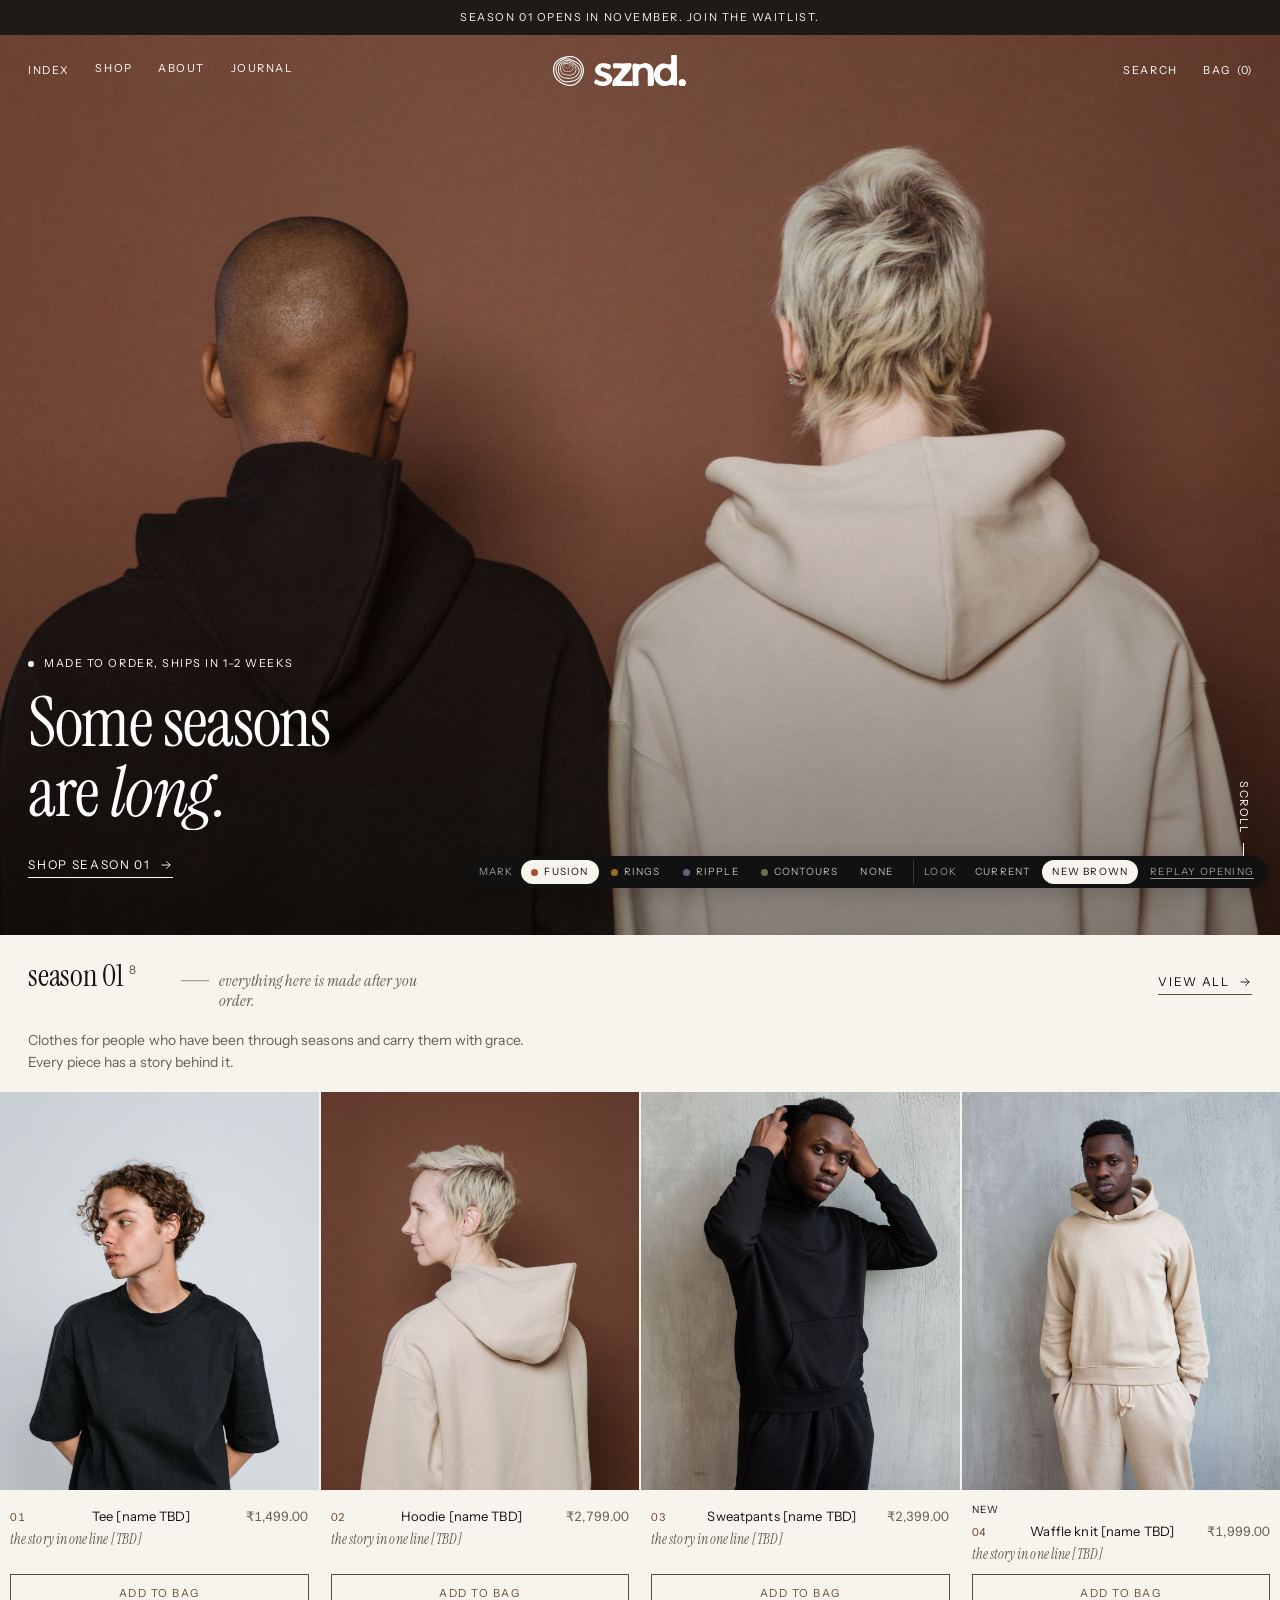
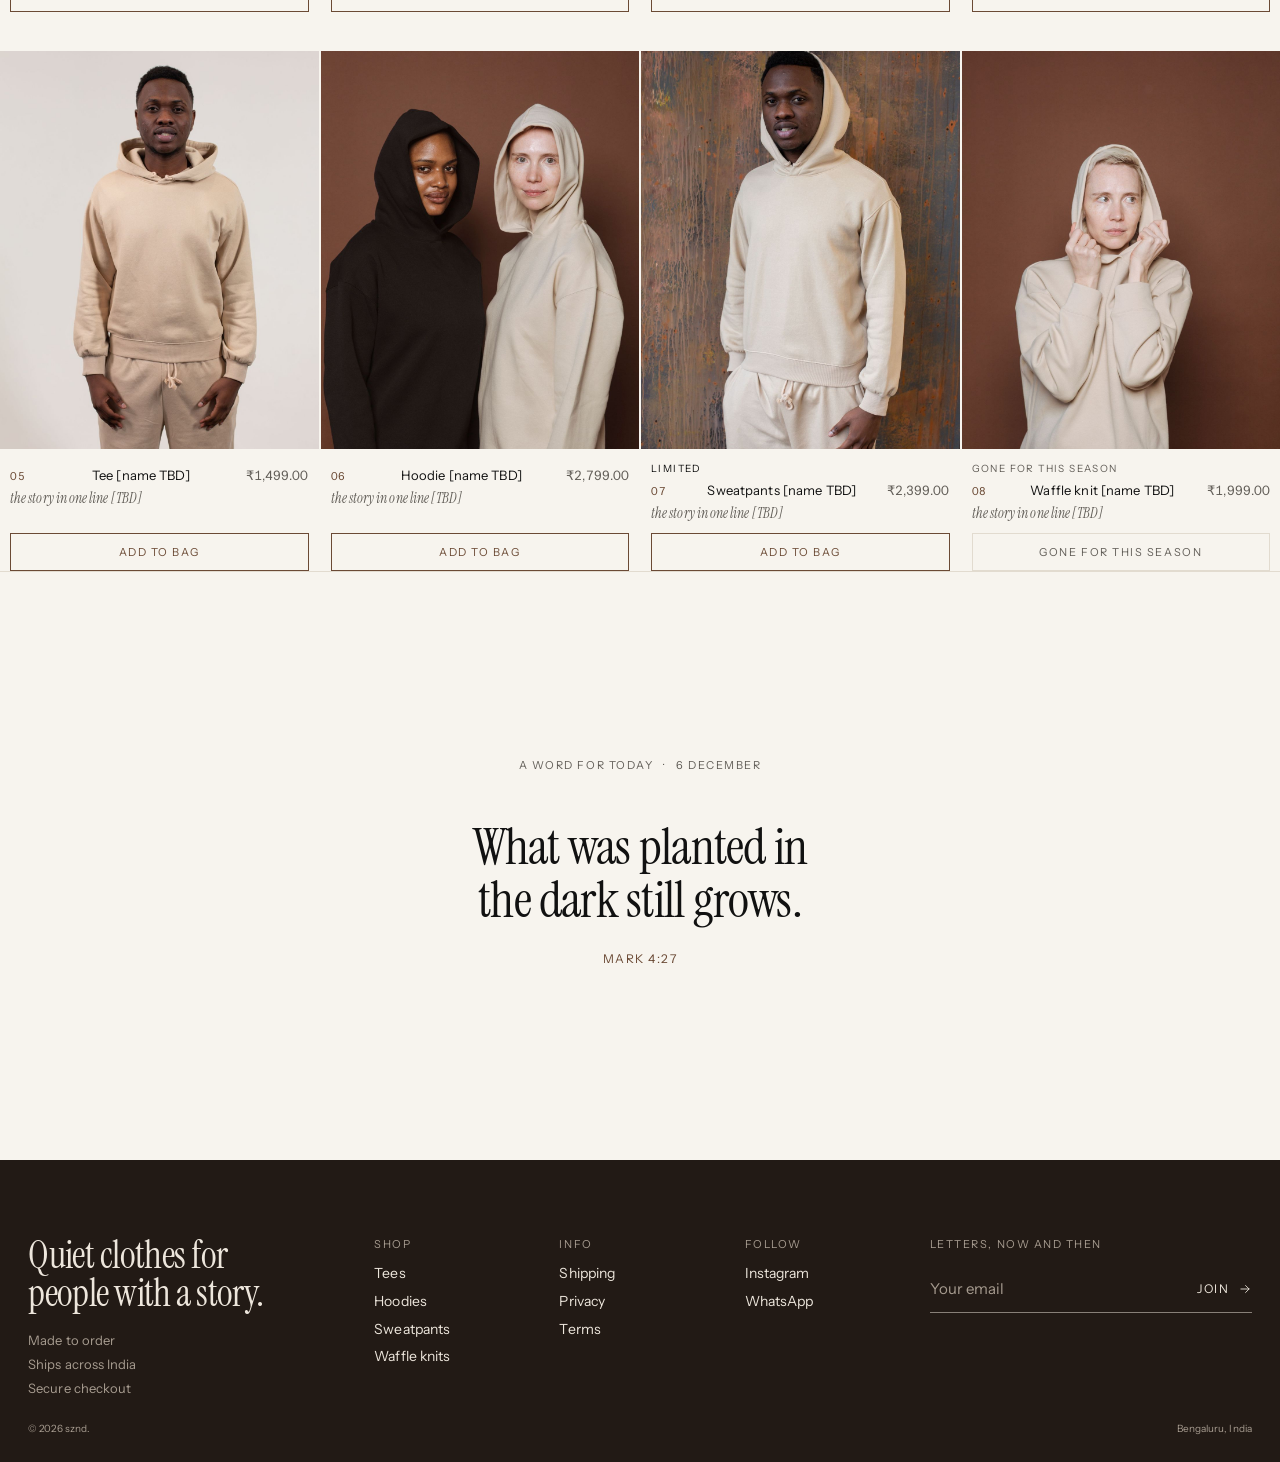
==== index.html @ 982128b4 "Preview: add fusion mark as default brand, refresh rings without crack, add link preview Fusion (rin" ====
<!doctype html><html><head>
<meta name="robots" content="noindex, nofollow"><meta property="og:type" content="website"><meta property="og:title" content="sznd."><meta property="og:description" content="Quiet clothes for people with a story."><meta property="og:image" content="https://ronaldezekiel.github.io/sznd-preview/img/brand/fusion/link-preview-1200x630.png"><meta property="og:image:width" content="1200"><meta property="og:image:height" content="630"><meta name="twitter:card" content="summary_large_image"><meta charset=utf8><meta name=viewport content="width=device-width,initial-scale=1,viewport-fit=cover"><style>:root{color-scheme:light;box-sizing:border-box;padding-top:env(safe-area-inset-top,0px);padding-bottom:env(safe-area-inset-bottom,0px)}html{scroll-padding-top:env(safe-area-inset-top,0px)}body{margin:0;padding:0;font:14px -apple-system,BlinkMacSystemFont,sans-serif;background:#fff;color:#000}img{max-width:100%}[hidden]:not([hidden=until-found i]){display:none!important}</style>
<style>
/* =====================================================================
   Brand marks (preview): fusion, rings, fading ripple, contours, or wordmark only.
   html[data-brand] picks the mark, its season colour and the opening.
   ===================================================================== */
html[data-brand][data-brand='fusion'] { --brand-mark: url(img/brand/fusion/mark.svg);   --brand-season: #A4502F; --season-dot: #A4502F; --mark-ar: 2854 / 2770; --ox: 43%; --oy: 33%; }
html[data-brand][data-brand='rings'] { --brand-mark: url(img/brand/rings/mark.svg);    --brand-season: #C38F2C; --season-dot: #C38F2C; --mark-ar: 2896 / 2882; --ox: 42%; --oy: 45%; }
html[data-brand][data-brand='ripple'] { --brand-mark: url(img/brand/ripple/mark.svg);   --brand-season: #6F86A3; --season-dot: #6F86A3; --mark-ar: 2788 / 2833; --ox: 51%; --oy: 49%; }
html[data-brand][data-brand='contours'] { --brand-mark: url(img/brand/contours/mark.svg); --brand-season: #7F9466; --season-dot: #7F9466; --mark-ar: 2787 / 2206; --ox: 57%; --oy: 40%; }

.brand-mark { display: block; aspect-ratio: var(--mark-ar, 1); background: currentColor;
  -webkit-mask: var(--brand-mark) center / contain no-repeat; mask: var(--brand-mark) center / contain no-repeat; }
html[data-brand='none'] .brand-mark, html[data-brand='none'] .intro__sym { display: none; }

/* Header: the mark sits just left of the wordmark, like the horizontal lockup. The wordmark stays centred. */
.brand-mark--header { position: absolute; right: calc(100% + 10px); top: 50%; height: 30px; transform: translateY(-50%); pointer-events: none; }
@media (max-width: 749px) { .brand-mark--header { height: 26px; right: calc(100% + 8px); } }

/* Season colour: only on lines and dots, never on text (too light to read on cream) */
:where(html:not([data-brand='none'])) :is(.rte a, .text-link, .u-link) { text-decoration-color: var(--brand-season); }
:where(html:not([data-brand='none'])) :is(.u-hover, .link-arrow) { background-image: linear-gradient(var(--brand-season), var(--brand-season)); }
:where(html:not([data-brand='none'])) :focus-visible { outline-color: var(--brand-season); }

/* ---------- Opening screen with a mark ----------
   The mark draws itself (each brand its own way), the wordmark comes in under it,
   then the screen opens from the centre of the mark onto the hero. Same 2.4s as before. */
.intro__sym { display: block; position: relative; width: var(--m); margin: 0 auto calc(var(--m) * 0.16); color: inherit; }
.intro__sym .brand-mark { width: 100%; }
html:not([data-brand='none']) .intro { --w: min(34vw, 150px); --m: min(40vw, 190px); }
html:not([data-brand='none']) .intro__mark .logo-svg { animation: introIn 0.6s var(--ease) 0.5s both, introOut 0.35s ease-in 1.15s forwards; }
html:not([data-brand='none']) .intro__sym { transform-origin: var(--ox) var(--oy); animation: symGo 0.95s cubic-bezier(0.76, 0, 0.24, 1) 1.5s forwards; }
@keyframes symGo { to { transform: scale(1.12); opacity: 0; } }

/* Rings and fusion: grow outward from the heart (fusion: from the peak), ring by ring */
html[data-brand='rings'] .intro__sym .brand-mark, html[data-brand='fusion'] .intro__sym .brand-mark { animation: ringsGrow 1.05s cubic-bezier(0.3, 0.6, 0.35, 1) 0.1s both; }
@keyframes ringsGrow { from { clip-path: circle(0% at var(--ox) var(--oy)); } to { clip-path: circle(80% at var(--ox) var(--oy)); } }

/* Fading ripple: the centre drops in, the ripple spreads out softly, then keeps spreading as it fades */
@property --rr { syntax: '<percentage>'; inherits: false; initial-value: 0%; }
html[data-brand='ripple'] .intro__sym .brand-mark {
  -webkit-mask: radial-gradient(circle at var(--ox) var(--oy), #000 calc(var(--rr) - 14%), transparent var(--rr)), var(--brand-mark) center / contain no-repeat;
  -webkit-mask-composite: source-in; mask: radial-gradient(circle at var(--ox) var(--oy), #000 calc(var(--rr) - 14%), transparent var(--rr)), var(--brand-mark) center / contain no-repeat;
  mask-composite: intersect;
  animation: rippleOut 1.2s cubic-bezier(0.2, 0.7, 0.3, 1) 0.05s both;
}
@keyframes rippleOut { from { --rr: 4%; } to { --rr: 92%; } }
html[data-brand='ripple'] .intro__sym { animation: rippleDrop 0.5s cubic-bezier(0.3, 1.4, 0.5, 1) both, symGoRipple 1.05s ease-out 1.45s forwards; }
@keyframes rippleDrop { from { transform: scale(0.94); } }
@keyframes symGoRipple { to { transform: scale(1.35); opacity: 0; } }

/* Contours: a line traces round the hill, like a pen going round a map */
@property --ang { syntax: '<angle>'; inherits: false; initial-value: 0deg; }
html[data-brand='contours'] .intro__sym .brand-mark {
  -webkit-mask: conic-gradient(from -90deg at var(--ox) var(--oy), #000 var(--ang), transparent calc(var(--ang) + 40deg)), var(--brand-mark) center / contain no-repeat;
  -webkit-mask-composite: source-in; mask: conic-gradient(from -90deg at var(--ox) var(--oy), #000 var(--ang), transparent calc(var(--ang) + 40deg)), var(--brand-mark) center / contain no-repeat;
  mask-composite: intersect;
  animation: contourTrace 1.1s cubic-bezier(0.45, 0.05, 0.3, 1) 0.05s both;
}
@keyframes contourTrace { from { --ang: -40deg; } to { --ang: 360deg; } }

@media (prefers-reduced-motion: reduce) { .intro__sym, .intro__sym .brand-mark { animation: none !important; } }
</style>
</head><body>
<title>sznd. Theme v5</title>
<style>
@font-face { font-family: 'Instrument Sans'; font-weight: 400 600; font-display: swap; src: url([data-uri]) format('woff2'); unicode-range: U+0000-00FF, U+2000-206F, U+20AC, U+2122, U+2212; }
@font-face { font-family: 'Instrument Sans'; font-weight: 400 600; font-display: swap; src: url([data-uri]) format('woff2'); unicode-range: U+0100-02BA, U+20A0-20C4; }
@font-face { font-family: 'Instrument Serif'; font-style: normal; font-display: swap; src: url([data-uri]) format('woff2'); }
@font-face { font-family: 'Instrument Serif'; font-style: italic; font-display: swap; src: url([data-uri]) format('woff2'); }
:root {
  color-scheme: light;
  --bg: #F7F4EE;
  --surface: #ECE6DB;
  --text: #111111;
  --muted: #625E58;
  --border: #E2DBCF;
  --accent: #6B4A35;
  --card-ratio: 4 / 5;
  --logo-width: 92px;
}
/* sznd. theme v3. Editorial, stark, photo-first. Mobile first, no libraries. */

:root {
  --font-sans: 'Instrument Sans', 'Helvetica Neue', Arial, sans-serif;
  --font-serif: 'Instrument Serif', 'Times New Roman', Georgia, serif;
  --gutter: clamp(16px, 2.2vw, 32px);
  --ease: cubic-bezier(0.2, 0.7, 0.1, 1);
  --ease-in-out: cubic-bezier(0.65, 0, 0.35, 1);
  --header-h: 60px;
  --row-gap: clamp(28px, 3vw, 44px);
}

/* ---------- Base ---------- */
*, *::before, *::after { box-sizing: border-box; }
html { -webkit-text-size-adjust: 100%; }
body {
  margin: 0;
  background: var(--page-bg, var(--bg));
  color: var(--text);
  font-family: var(--font-sans);
  font-size: 15px;
  line-height: 1.55;
  letter-spacing: 0.005em;
  -webkit-font-smoothing: antialiased;
  text-rendering: optimizeLegibility;
}
img, video, svg { display: block; max-width: 100%; }
img { height: auto; }
a { color: inherit; text-decoration: none; }
button, input, select, textarea { font: inherit; color: inherit; letter-spacing: inherit; }
button { cursor: pointer; }
ul { margin: 0; padding: 0; list-style: none; }
p { margin: 0 0 1em; }
form { margin: 0; }
h1, h2, h3, h4 { margin: 0; font-weight: 400; }
strong, b { font-weight: 600; }
[hidden] { display: none !important; }
:focus-visible { outline: 2px solid var(--accent); outline-offset: 3px; }
::selection { background: var(--text); color: var(--bg); }

.visually-hidden {
  position: absolute !important; width: 1px; height: 1px; margin: -1px; padding: 0;
  overflow: hidden; clip: rect(0 0 0 0); white-space: nowrap; border: 0;
}
.skip-link { position: absolute; left: -9999px; top: 0; background: var(--text); color: var(--bg); padding: 10px 16px; z-index: 200; }
.skip-link:focus { left: 0; }

/* ---------- Type ---------- */
.display {
  font-family: var(--font-serif);
  font-weight: 400;
  line-height: 0.98;
  letter-spacing: -0.015em;
  text-wrap: balance;
}
.display em, .hero__heading em { font-style: italic; }
.label {
  font-size: 11px;
  line-height: 1.3;
  letter-spacing: 0.14em;
  text-transform: uppercase;
  color: var(--muted);
  margin: 0 0 14px;
}
.muted { color: var(--muted); }
.small { font-size: 13px; }
.center { text-align: center; }
.empty { padding: 48px 0; color: var(--muted); }

.rte > *:first-child { margin-top: 0; }
.rte > *:last-child { margin-bottom: 0; }
.rte a { text-decoration: underline; text-underline-offset: 3px; text-decoration-thickness: 1px; }
.rte img { margin: 1.5em 0; }
.rte table { width: 100%; border-collapse: collapse; font-size: 14px; }
.rte th, .rte td { border-bottom: 1px solid var(--border); padding: 10px 8px; text-align: left; }
.rte th { font-weight: 400; font-size: 11px; letter-spacing: 0.12em; text-transform: uppercase; color: var(--muted); }

/* Links */
.text-link, .u-link {
  background: none; border: 0; padding: 0; cursor: pointer;
  text-decoration: underline; text-underline-offset: 4px; text-decoration-thickness: 1px;
}
.u-hover { background: linear-gradient(currentColor, currentColor) 0 100% / 0 1px no-repeat; transition: background-size 0.4s var(--ease); }
.u-hover:hover { background-size: 100% 1px; }
.link-arrow {
  display: inline-flex; align-items: center; gap: 8px;
  font-size: 12px; letter-spacing: 0.14em; text-transform: uppercase;
  padding-bottom: 4px; background: linear-gradient(currentColor, currentColor) 0 100% / 100% 1px no-repeat;
  transition: background-size 0.5s var(--ease);
}
.link-arrow .icon { width: 14px; height: 14px; transition: transform 0.5s var(--ease); }
.link-arrow:hover { background-size: 0 1px; background-position: 100% 100%; }
.link-arrow:hover .icon { transform: translateX(4px); }

/* Buttons */
.btn {
  display: inline-flex; align-items: center; justify-content: center; gap: 10px;
  min-height: 52px; padding: 0 28px;
  background: var(--text); color: var(--bg); border: 1px solid var(--text); border-radius: 0;
  font-size: 12px; letter-spacing: 0.14em; text-transform: uppercase;
  position: relative; overflow: hidden; isolation: isolate;
  transition: color 0.45s var(--ease);
}
.btn::before {
  content: ""; position: absolute; inset: 0; z-index: -1;
  background: var(--bg); transform: translateY(101%); transition: transform 0.45s var(--ease);
}
@media (hover: hover) {
  .btn:not(:disabled):hover { color: var(--text); }
  .btn:not(:disabled):hover::before { transform: none; }
}
.btn:disabled { opacity: 0.35; cursor: not-allowed; }
.btn--line { background: transparent; color: var(--text); }
.btn--line::before { background: var(--text); }
@media (hover: hover) { .btn--line:not(:disabled):hover { color: var(--bg); } }
.btn--block { display: flex; width: 100%; }
.btn--small { min-height: 38px; padding: 0 16px; font-size: 11px; }
.btn.is-added::after { content: " \2713"; }
.icon-btn { background: none; border: 0; padding: 6px; display: inline-flex; color: inherit; }
.icon { width: 20px; height: 20px; flex: none; }

/* Forms */
input[type="email"], input[type="search"], input[type="password"], input[type="number"], input[type="text"], select, textarea {
  width: 100%; background: transparent; border: 0; border-bottom: 1px solid var(--text); border-radius: 0;
  padding: 12px 0; font-size: 15px;
}
input:focus, select:focus, textarea:focus { outline: none; border-color: var(--accent); }
select { appearance: none; background: transparent url("data:image/svg+xml,%3Csvg xmlns='http://www.w3.org/2000/svg' viewBox='0 0 24 24' fill='none' stroke='%23888' stroke-width='1.5'%3E%3Cpath d='M6 9l6 6 6-6'/%3E%3C/svg%3E") right center / 16px no-repeat; padding-right: 22px; }
textarea { resize: vertical; border: 1px solid var(--border); padding: 10px; }
.form-note { margin-top: 12px; font-size: 13px; }
.form-note--error { color: #9b2c1c; }
.line-field { display: flex; align-items: center; border-bottom: 1px solid currentColor; }
.line-field input { border: 0; flex: 1; min-width: 0; }
.line-field__btn {
  display: inline-flex; align-items: center; gap: 8px; background: none; border: 0; padding: 12px 0 12px 12px;
  font-size: 12px; letter-spacing: 0.14em; text-transform: uppercase; white-space: nowrap;
}
.line-field__btn .icon { width: 14px; height: 14px; transition: transform 0.4s var(--ease); }
.line-field__btn:hover .icon { transform: translateX(4px); }

/* Layout */
.container { width: 100%; padding-inline: var(--gutter); }
.container--medium { max-width: 1040px; margin-inline: auto; }
.container--narrow { max-width: 720px; margin-inline: auto; }
.section { padding-block: clamp(48px, 7vw, 112px); }
.page-head { margin-bottom: 40px; }
.page-head h1, .section h1 { font-family: var(--font-serif); font-size: clamp(2.6rem, 6vw, 5rem); line-height: 1; letter-spacing: -0.015em; }
.block { padding-block: clamp(56px, 8vw, 128px) 0; }
.block--tight { padding-top: clamp(20px, 2vw, 32px); }
.bar {
  display: flex; align-items: baseline; justify-content: space-between; gap: 16px;
  padding-inline: var(--gutter); margin-bottom: clamp(18px, 2vw, 28px);
}
.bar__title { font-family: var(--font-serif); font-size: clamp(1.9rem, 3.6vw, 3.2rem); line-height: 1; letter-spacing: -0.01em; }
.bar__count { font-family: var(--font-sans); font-size: 12px; vertical-align: super; margin-left: 6px; color: var(--muted); letter-spacing: 0.04em; }
.bar__note { margin: 0; font-size: 12px; letter-spacing: 0.14em; text-transform: uppercase; color: var(--muted); }
.placeholder { display: block; width: 100%; height: 100%; min-height: 100%; background: var(--surface); }

/* ---------- Scroll reveal (motion setting) ---------- */
@media (prefers-reduced-motion: no-preference) {
  .js.motion-reveal [data-reveal]:not(.is-in) { opacity: 0; transform: translateY(28px); }
  .js.motion-reveal [data-reveal="image"]:not(.is-in) { opacity: 1; transform: none; clip-path: inset(18% 0 0 0); }
  .js.motion-reveal [data-reveal="image"]:not(.is-in) img { transform: scale(1.12); }
  .js.motion-reveal [data-reveal] {
    transition: opacity 1s var(--ease), transform 1.1s var(--ease), clip-path 1.3s var(--ease);
    transition-delay: var(--rd, 0ms);
  }
  .js.motion-reveal [data-reveal="image"] img { transition: transform 1.6s var(--ease); }
  .reveal-fallback [data-reveal] { opacity: 1 !important; transform: none !important; clip-path: none !important; }
  .reveal-fallback .hero--develop .hero__media-el { filter: none !important; }
  .reveal-fallback .hero--develop .hero__media::after { opacity: 0.07 !important; }
}

/* ---------- Announcement ---------- */
.announcement { background: var(--text); color: var(--bg); text-align: center; font-size: 11px; letter-spacing: 0.14em; text-transform: uppercase; padding: 9px var(--gutter); }
.announcement p { margin: 0; }
.announcement__track { position: relative; min-height: 1.3em; }
.announcement__item { display: none; }
.announcement__item.is-active { display: block; animation: fadeUp 0.7s var(--ease); }
.no-js .announcement__item:first-child { display: block; }
@keyframes fadeUp { from { opacity: 0; transform: translateY(6px); } to { opacity: 1; transform: none; } }

/* ---------- Header ---------- */
.site-header {
  position: relative; z-index: 60; color: var(--text); background: var(--page-bg, var(--bg));
  border-bottom: 1px solid var(--border);
  transition: background-color 0.5s var(--ease), color 0.5s var(--ease), border-color 0.5s var(--ease), transform 0.6s var(--ease);
}
.site-header--overlay:not(.is-solid) { background: transparent; color: #fff; border-color: transparent; }
.site-header.is-hidden { transform: translateY(-100%); }
.header__inner { display: grid; grid-template-columns: 1fr auto 1fr; align-items: center; height: var(--header-h); padding-inline: var(--gutter); }
.header__left, .header__right { display: flex; align-items: center; gap: clamp(14px, 2vw, 28px); }
.header__right { justify-content: flex-end; }
.header__link {
  display: inline-flex; align-items: center; gap: 6px; background: none; border: 0; padding: 6px 0;
  font-size: 11px; letter-spacing: 0.14em; text-transform: uppercase; color: inherit;
}
.header__label { display: none; }
.header__label--always { display: inline; }
.header__logo { justify-self: center; display: block; width: var(--logo-w, 92px); color: inherit; }
.logo-svg { width: 100%; height: auto; }
.logo-img { width: 100%; height: auto; }
.cart-count { font-size: 10px; min-width: 16px; height: 16px; border-radius: 8px; background: currentColor; display: inline-grid; place-items: center; line-height: 1; }
.cart-count { color: inherit; }
.site-header .cart-count { background: var(--text); color: var(--bg); }
.site-header--overlay:not(.is-solid) .cart-count { background: #fff; color: #111; }
.cart-count.is-empty { display: none; }
.header__nav { display: none; }
@media (min-width: 990px) {
  :root { --header-h: 68px; }
  .header__label { display: inline; }
  .header__link .icon { display: none; }
  .header__menu-toggle { display: none; }
  .header__nav { display: block; }
  .cart-count { background: none !important; color: inherit !important; min-width: 0; height: auto; font-size: 11px; }
  .cart-count::before { content: "("; }
  .cart-count::after { content: ")"; }
  .cart-count.is-empty { display: inline; }
}
.nav { display: flex; gap: clamp(18px, 2vw, 32px); }
.nav__link {
  display: inline-block; padding: 24px 0; font-size: 11px; letter-spacing: 0.14em; text-transform: uppercase;
  background: linear-gradient(currentColor, currentColor) 0 calc(100% - 20px) / 0 1px no-repeat;
  transition: background-size 0.4s var(--ease);
}
.nav__link:hover, .nav__link[aria-current="page"] { background-size: 100% 1px; }
.mega {
  position: absolute; left: 0; right: 0; top: 100%; background: var(--bg); color: var(--text);
  border-bottom: 1px solid var(--border);
  clip-path: inset(0 0 100% 0); visibility: hidden;
  transition: clip-path 0.6s var(--ease), visibility 0.6s;
}
.nav__item--parent:hover .mega, .nav__item--parent:focus-within .mega { clip-path: inset(0); visibility: visible; }
.mega__inner { display: flex; gap: 64px; padding: 36px var(--gutter) 44px; }
.mega__col { min-width: 150px; }
.mega__heading { display: block; font-family: var(--font-serif); font-size: 26px; line-height: 1.1; margin-bottom: 14px; }
.mega__col li { padding: 4px 0; font-size: 14px; }
.mega__col a:hover { color: var(--muted); }
.mega__promo { margin-left: auto; width: 360px; }
.mega__promo img { aspect-ratio: 4 / 3; object-fit: cover; width: 100%; }
.mega__promo span { display: block; margin-top: 10px; font-size: 11px; letter-spacing: 0.14em; text-transform: uppercase; }

/* ---------- Drawers ---------- */
.scrim { position: fixed; inset: 0; background: rgba(17, 17, 17, 0.32); z-index: 80; animation: fade 0.4s var(--ease); }
@keyframes fade { from { opacity: 0; } }
body.has-overlay { overflow: hidden; }
.drawer { position: fixed; z-index: 90; background: var(--bg); color: var(--text); display: flex; flex-direction: column; }
.drawer--right { top: 0; right: 0; bottom: 0; width: min(460px, 100vw); animation: inRight 0.6s var(--ease); }
.drawer--left { top: 0; left: 0; bottom: 0; width: min(420px, 100vw); animation: inLeft 0.6s var(--ease); }
.drawer--top { top: 0; left: 0; right: 0; padding: 20px var(--gutter) 32px; max-height: 88vh; overflow-y: auto; animation: inTop 0.55s var(--ease); }
.drawer--full { inset: 0; animation: wipe 0.7s var(--ease-in-out); }
@keyframes inRight { from { transform: translateX(100%); } }
@keyframes inLeft { from { transform: translateX(-100%); } }
@keyframes inTop { from { transform: translateY(-100%); } }
@keyframes wipe { from { clip-path: inset(0 0 100% 0); } to { clip-path: inset(0); } }
.drawer__head { display: flex; justify-content: space-between; align-items: center; min-height: var(--header-h); padding: 0 var(--gutter); border-bottom: 1px solid var(--border); }
.drawer__title { font-family: var(--font-serif); font-size: 28px; line-height: 1; }
.drawer__title .muted { font-family: var(--font-sans); font-size: 12px; vertical-align: super; }
.drawer__logo { width: 84px; }
.drawer__body { flex: 1; overflow-y: auto; padding: 8px var(--gutter) 24px; overscroll-behavior: contain; }
.drawer__foot { padding: 18px var(--gutter) 22px; border-top: 1px solid var(--border); }

.menu-drawer__list { padding-top: 24px; }
.menu-drawer__list > li { border-bottom: 1px solid var(--border); overflow: hidden; }
.menu-drawer__list > li > a, .menu-drawer summary {
  display: flex; justify-content: space-between; align-items: center; padding: 14px 0;
  font-family: var(--font-serif); font-size: clamp(2.2rem, 9vw, 3.6rem); line-height: 1; cursor: pointer; list-style: none;
}
@media (prefers-reduced-motion: no-preference) {
  .drawer--full .menu-drawer__list > li > * { animation: riseIn 0.9s var(--ease) both; animation-delay: calc(200ms + var(--i, 0) * 70ms); }
}
@keyframes riseIn { from { transform: translateY(100%); opacity: 0; } }
.menu-drawer summary::-webkit-details-marker { display: none; }
.menu-drawer summary::after { content: "+"; font-family: var(--font-sans); font-size: 20px; }
.menu-drawer details[open] summary::after { content: "\2212"; }
.menu-drawer__sub { padding: 0 0 18px; display: grid; gap: 4px; }
.menu-drawer__sub a { font-size: 15px; }
.menu-drawer__sub2 { padding-left: 14px; color: var(--muted); }
.menu-drawer__foot { display: flex; gap: 24px; font-size: 11px; letter-spacing: 0.14em; text-transform: uppercase; }

.modal { border: 0; padding: 0; background: var(--bg); color: var(--text); width: min(680px, 94vw); max-height: 86vh; }
.modal[open] { animation: fadeUp 0.5s var(--ease); }
.modal::backdrop { background: rgba(17, 17, 17, 0.4); }
.modal__head { display: flex; justify-content: space-between; align-items: center; padding: 16px 22px; border-bottom: 1px solid var(--border); position: sticky; top: 0; background: var(--bg); }
.modal__body { padding: 22px; overflow-x: auto; }

/* Search */
.search-drawer__form { display: flex; align-items: center; gap: 14px; border-bottom: 1px solid var(--text); }
.search-drawer__form input { border: 0; font-family: var(--font-serif); font-size: clamp(1.8rem, 4vw, 2.8rem); padding: 10px 0; }
.predictive { padding-top: 22px; }
.predictive:empty { display: none; }
.predictive__list { display: grid; grid-template-columns: repeat(2, 1fr); gap: 16px 2px; margin-bottom: 18px; }
@media (min-width: 990px) { .predictive__list { grid-template-columns: repeat(4, 1fr); } }
.predictive__item { display: grid; gap: 10px; }
.predictive__img { aspect-ratio: var(--card-ratio); background: var(--surface); overflow: hidden; }
.predictive__img img { width: 100%; height: 100%; object-fit: cover; }

/* ---------- Hero ---------- */
.hero { position: relative; display: flex; overflow: hidden; color: #fff; background: var(--surface); }
.hero--dark { color: var(--text); }
.hero--full { min-height: 100vh; min-height: 100svh; }
.hero--large { min-height: 82vh; }
.hero--medium { min-height: 64vh; }
.template-index .hero--first { margin-top: calc(-1 * var(--header-h) - 1px); }
.hero__media { position: absolute; inset: 0; }
.hero__media-el { position: absolute; inset: 0; width: 100%; height: 100%; object-fit: cover; }
.hero__media-el--desktop { display: none; }
@media (min-width: 750px) {
  .hero__media-el--mobile { display: none; }
  .hero__media-el--desktop { display: block; }
}
@media (prefers-reduced-motion: no-preference) {
  .hero--first .hero__media-el { animation: settle 2.2s var(--ease) both; }
}
@keyframes settle { from { transform: scale(1.08); } }
.hero__shade { position: absolute; inset: 0; background: linear-gradient(to top, rgba(0, 0, 0, var(--shade)) 0%, rgba(0, 0, 0, 0) 55%); pointer-events: none; }
.hero__empty { position: absolute; inset: 0; display: grid; place-items: center; color: var(--muted); font-size: 12px; letter-spacing: 0.14em; text-transform: uppercase; }
.hero__cover-link { position: absolute; inset: 0; z-index: 1; }
.hero__content { position: relative; z-index: 2; align-self: flex-end; width: 100%; padding: 0 var(--gutter) clamp(28px, 5vw, 56px); pointer-events: none; }
.hero__content a { pointer-events: auto; }
.hero--center .hero__content { align-self: center; text-align: center; }
.hero--bottom-center .hero__content { text-align: center; }
.hero__heading { font-family: var(--font-serif); font-size: clamp(2.6rem, 7.4vw, 7.2rem); line-height: 0.95; letter-spacing: -0.02em; margin-bottom: 22px; }
.hero__eyebrow { color: inherit; opacity: 0.85; }
.hero__link { display: inline-flex; font-size: 12px; letter-spacing: 0.14em; text-transform: uppercase; }
.hero__link .mask > span { display: inline-flex; align-items: center; gap: 8px; padding-bottom: 4px; background: linear-gradient(currentColor, currentColor) 0 100% / 100% 1px no-repeat; }
.hero__link .icon { width: 14px; height: 14px; }
.hero__scroll {
  position: absolute; right: var(--gutter); bottom: clamp(28px, 5vw, 56px); z-index: 2;
  font-size: 11px; letter-spacing: 0.14em; text-transform: uppercase; writing-mode: vertical-rl;
  padding-bottom: 46px;
}
.hero__scroll::after { content: ""; position: absolute; left: 50%; bottom: 0; width: 1px; height: 36px; background: currentColor; transform-origin: top; animation: drip 2.4s var(--ease-in-out) infinite; }
@keyframes drip { 0% { transform: scaleY(0); } 50% { transform: scaleY(1); transform-origin: top; } 51% { transform-origin: bottom; } 100% { transform: scaleY(0); transform-origin: bottom; } }
.mask { display: block; overflow: hidden; padding-bottom: 0.06em; }
.hero__link .mask { display: inline-block; }
.mask > span { display: inline-block; }
@media (prefers-reduced-motion: no-preference) {
  .hero--first .mask > span { animation: maskUp 1.2s var(--ease) both; animation-delay: calc(350ms + var(--d, 0ms)); }
}
@keyframes maskUp { from { transform: translateY(110%); } }

/* Hero: drop countdown */
.hero__count { display: inline-flex; align-items: center; gap: 10px; margin-bottom: 18px; font-size: 11px; letter-spacing: 0.14em; text-transform: uppercase; }
.hero__count-time { font-variant-numeric: tabular-nums; letter-spacing: 0.08em; }
.hero__count-dot { width: 6px; height: 6px; border-radius: 50%; background: currentColor; }
@media (prefers-reduced-motion: no-preference) {
  .hero__count { animation: fadeUp 1s var(--ease) 900ms both; }
}

/* Hero: photo develops like film */
@media (prefers-reduced-motion: no-preference) {
  .js .hero--develop .hero__media::after {
    content: ""; position: absolute; inset: -50%; pointer-events: none; opacity: 0.5; mix-blend-mode: overlay;
    background-image: url("data:image/svg+xml,%3Csvg xmlns='http://www.w3.org/2000/svg' width='160' height='160'%3E%3Cfilter id='n'%3E%3CfeTurbulence type='fractalNoise' baseFrequency='.85' numOctaves='2' stitchTiles='stitch'/%3E%3C/filter%3E%3Crect width='100%25' height='100%25' filter='url(%23n)'/%3E%3C/svg%3E");
  }
  .js .hero--develop .hero__media-el { filter: blur(16px) grayscale(1) brightness(1.2) contrast(0.85); transform: scale(1.08); }
  .js .hero--develop.is-developed .hero__media::after { animation: grain 1.9s var(--ease) both; }
  .js .hero--develop.is-developed .hero__media-el { filter: none; animation: develop 1.9s var(--ease) both, settle 2.4s var(--ease) both; }
}
@keyframes develop { from { filter: blur(16px) grayscale(1) brightness(1.2) contrast(0.85); } }
@keyframes grain { from { opacity: 0.5; transform: translate(0, 0); } 40% { transform: translate(-3%, 2%); } to { opacity: 0.07; transform: translate(2%, -2%); } }

/* ---------- Product grid + cards ---------- */
.grid { display: grid; grid-template-columns: repeat(2, 1fr); gap: var(--row-gap) 2px; }
@media (min-width: 990px) { .grid { grid-template-columns: repeat(var(--cols-d, 4), 1fr); } }
.card { position: relative; min-width: 0; }
.card__media { position: relative; aspect-ratio: var(--card-ratio); overflow: hidden; background: var(--surface); }
.card__link { display: block; width: 100%; height: 100%; }
.card__img { position: absolute; inset: 0; width: 100%; height: 100%; object-fit: cover; transition: opacity 0.7s var(--ease), transform 1.4s var(--ease); }
.card__img--alt { opacity: 0; }
@media (hover: hover) {
  .card__media:hover .card__img { transform: scale(1.035); }
  .card__media:hover .card__img--alt { opacity: 1; }
}
.card__info { padding: 12px var(--gutter) 0; }
.grid .card__info, .rail .card__info { padding-inline: 10px; }
.card__row { display: flex; justify-content: space-between; align-items: baseline; gap: 12px; }
.card__title { font-size: 13px; line-height: 1.35; letter-spacing: 0.01em; }
.card__title a:hover { color: var(--muted); }
.price { font-size: 13px; color: var(--muted); white-space: nowrap; font-variant-numeric: tabular-nums; }
.price__compare { margin-left: 6px; text-decoration: line-through; }
.price--sale .price__current { color: var(--text); }
.tags { display: flex; gap: 10px; margin-bottom: 4px; }
.tag { font-size: 10px; letter-spacing: 0.14em; text-transform: uppercase; color: var(--text); }
.tag--accent { color: var(--accent); }
.tag--muted { color: var(--muted); }

.quick-add { position: absolute; left: 0; right: 0; bottom: 0; height: 0; z-index: 2; }
.quick-add__toggle {
  position: absolute; right: 10px; bottom: 10px; transition: opacity 0.3s; width: 34px; height: 34px; border-radius: 50%; border: 0;
  background: var(--bg); color: var(--text); display: grid; place-items: center;
}
.quick-add__toggle .icon { width: 16px; height: 16px; }
.quick-add__form { position: absolute; left: 0; right: 0; bottom: 0; background: color-mix(in srgb, var(--bg) 94%, transparent); transform: translateY(calc(100% + 1px)); transition: transform 0.55s var(--ease); }
.quick-add.is-open .quick-add__form { transform: none; }
.quick-add.is-open .quick-add__toggle { opacity: 0; pointer-events: none; }
.quick-add__sizes { display: flex; }
.quick-add__size, .quick-add__all {
  flex: 1; min-height: 44px; background: none; border: 0; border-right: 1px solid var(--border);
  font-size: 11px; letter-spacing: 0.1em; text-transform: uppercase; transition: background-color 0.3s, color 0.3s;
}
.quick-add__all { width: 100%; border: 0; }
.quick-add__size:last-child { border-right: 0; }
.quick-add__size:hover:not(:disabled), .quick-add__all:hover { background: var(--text); color: var(--bg); }
.quick-add__size:disabled { color: var(--muted); text-decoration: line-through; cursor: not-allowed; }
.quick-add__form.is-loading { opacity: 0.6; }
.quick-add__form .is-added { background: var(--text); color: var(--bg); }
@media (hover: hover) and (min-width: 990px) {
  .quick-add__toggle { display: none; }
  .card__media:hover .quick-add__form, .card__media:focus-within .quick-add__form { transform: none; }
}

/* Rails (drag carousels) */
.rail { position: relative; }
.rail__track {
  display: grid; grid-auto-flow: column; grid-auto-columns: 46%; gap: 2px;
  overflow-x: auto; scroll-snap-type: x mandatory; scrollbar-width: none; overscroll-behavior-x: contain;
  padding-inline: 0; cursor: grab;
}
.rail__track::-webkit-scrollbar { display: none; }
.rail__track.is-dragging { cursor: grabbing; scroll-snap-type: none; }
.rail__track.is-dragging a { pointer-events: none; }
.rail__slide { scroll-snap-align: start; min-width: 0; }
.rail--looks .rail__track { grid-auto-columns: 78%; }
@media (min-width: 990px) {
  .rail__track { grid-auto-columns: calc((100% - (var(--cols-d, 4) - 1) * 2px) / var(--cols-d, 4)); }
  .rail--looks .rail__track { grid-auto-columns: 31%; }
}
.rail__bar { position: relative; height: 1px; background: var(--border); margin: 22px var(--gutter) 0; overflow: hidden; }
.rail__progress { position: absolute; left: 0; top: 0; bottom: 0; width: 30%; background: var(--text); transition: transform 0.2s linear; }

/* Lookbook */
.look { margin: 0; }
.look__media { position: relative; aspect-ratio: 4 / 5; overflow: hidden; background: var(--surface); }
.look__img { width: 100%; height: 100%; object-fit: cover; transition: transform 1.4s var(--ease); }
@media (hover: hover) { .look__media:hover .look__img { transform: scale(1.04); } }
.look__link { position: absolute; inset: 0; }
.look__caption { display: flex; gap: 12px; align-items: baseline; padding: 12px 10px 0; font-size: 13px; }
.look__index { font-size: 11px; color: var(--muted); letter-spacing: 0.08em; }
.look__name { flex: 1; }

/* Story spread */
.spread { display: grid; gap: 32px; padding-block: clamp(72px, 10vw, 160px) 0; }
.spread__media { aspect-ratio: 4 / 5; overflow: hidden; background: var(--surface); }
.spread__img, .spread__media img { width: 100%; height: 100%; object-fit: cover; }
.spread__text { padding-inline: var(--gutter); align-self: center; position: relative; }
.spread__heading { font-size: clamp(2.8rem, 6.4vw, 6.4rem); margin-bottom: 28px; }
.spread__body { max-width: 38ch; font-size: 16px; margin-bottom: 28px; color: color-mix(in srgb, var(--text) 80%, var(--bg)); }
.spread__small { width: 42%; max-width: 260px; aspect-ratio: 4 / 5; overflow: hidden; margin-top: 48px; margin-left: auto; background: var(--surface); }
.spread__small img { width: 100%; height: 100%; object-fit: cover; }
@media (min-width: 990px) {
  .spread { grid-template-columns: 1fr 1fr; gap: 0; align-items: center; }
  .spread__text { padding: 0 clamp(40px, 6vw, 120px); }
  .spread--right .spread__media { order: 2; }
}

/* Marquee */
.marquee { overflow: hidden; padding-block: clamp(56px, 8vw, 120px) 0; white-space: nowrap; }
.marquee__track { display: flex; width: max-content; }
@media (prefers-reduced-motion: no-preference) {
  .marquee__track { animation: marquee var(--speed, 45s) linear infinite; }
  .marquee:hover .marquee__track { animation-play-state: paused; }
}
@keyframes marquee { to { transform: translateX(-50%); } }
.marquee__group { display: flex; align-items: center; }
.marquee__item { padding-inline: 0.45em; }
.marquee--large .marquee__item { font-family: var(--font-serif); font-size: clamp(2.6rem, 7vw, 6.4rem); line-height: 1.05; letter-spacing: -0.015em; }
.marquee--large .marquee__item:nth-child(4n+3) { font-style: italic; }
.marquee--small .marquee__item { font-size: 12px; letter-spacing: 0.14em; text-transform: uppercase; }
.marquee__dot { width: 0.18em; height: 0.18em; border-radius: 50%; background: currentColor; flex: none; font-size: clamp(2.6rem, 7vw, 6.4rem); }
.marquee--small .marquee__dot { font-size: 24px; }

/* Piece stories */
.stories { padding-block: clamp(72px, 10vw, 160px) 0; }
.story { display: grid; gap: 28px; margin-bottom: clamp(56px, 8vw, 120px); }
.story:last-child { margin-bottom: 0; }
.story__media { display: block; aspect-ratio: 4 / 5; overflow: hidden; background: var(--surface); }
.story__img, .story__media img { width: 100%; height: 100%; object-fit: cover; transition: transform 1.4s var(--ease); }
@media (hover: hover) { .story__media:hover img { transform: scale(1.03); } }
.story__text { padding-inline: var(--gutter); align-self: center; }
.story__title { font-size: clamp(2.4rem, 5vw, 4.8rem); margin-bottom: 22px; }
.story__body { max-width: 40ch; margin-bottom: 28px; font-size: 16px; }
@media (min-width: 990px) {
  .story { grid-template-columns: 7fr 5fr; gap: 0; }
  .story--flip { grid-template-columns: 5fr 7fr; }
  .story--flip .story__media { order: 2; }
  .story__text { padding: 0 clamp(40px, 6vw, 120px); }
}

/* Statement */
.statement { padding: clamp(80px, 12vw, 200px) var(--gutter) 0; text-align: center; max-width: 980px; margin-inline: auto; }
.statement__heading { font-size: clamp(2.6rem, 6vw, 5.6rem); margin-bottom: 24px; }
.statement__body { max-width: 52ch; margin: 0 auto 28px; font-size: 16px; color: color-mix(in srgb, var(--text) 80%, var(--bg)); }

/* A word for today */
.word { padding: clamp(96px, 14vw, 220px) var(--gutter); text-align: center; border-top: 1px solid var(--border); }
.word__label { display: inline-flex; gap: 10px; margin-bottom: clamp(28px, 4vw, 48px); }
.word__date:not(:empty)::before { content: "·"; margin-right: 10px; }
.word__list { list-style: none; margin: 0; padding: 0; }
.word__text { max-width: 18ch; margin: 0 auto 24px; font-size: clamp(2.4rem, 5.6vw, 5.2rem); line-height: 1.04; text-wrap: balance; }
.word__ref { font-size: 12px; letter-spacing: 0.12em; text-transform: uppercase; color: var(--accent); }

/* Category tiles */
.tiles { display: grid; grid-template-columns: repeat(2, 1fr); gap: 2px; }
@media (min-width: 990px) {
  .tiles--3 { grid-template-columns: repeat(3, 1fr); }
  .tiles--4 { grid-template-columns: repeat(4, 1fr); }
  .tiles--5, .tiles--6 { grid-template-columns: repeat(3, 1fr); }
}
.tile { position: relative; display: block; color: #fff; }
.tile__media { display: block; aspect-ratio: var(--tile-ratio, 4 / 5); overflow: hidden; background: var(--surface); }
.tile__img { width: 100%; height: 100%; object-fit: cover; transition: transform 1.4s var(--ease); }
@media (hover: hover) { .tile:hover .tile__img { transform: scale(1.04); } }
.tile__label { position: absolute; left: 14px; bottom: 12px; font-family: var(--font-serif); font-size: clamp(1.6rem, 2.6vw, 2.4rem); line-height: 1; text-shadow: 0 1px 18px rgba(0, 0, 0, 0.25); }
.tile__label span { font-family: var(--font-sans); font-size: 0.6em; }

/* Sign-up */
.signup { padding: clamp(80px, 12vw, 200px) var(--gutter) clamp(64px, 9vw, 140px); }
.signup__inner { display: grid; gap: 28px; }
.signup__heading { font-size: clamp(2.8rem, 6.4vw, 6.4rem); }
.signup__text { max-width: 40ch; color: color-mix(in srgb, var(--text) 80%, var(--bg)); }
.signup__alt { margin-top: 16px; font-size: 13px; color: var(--muted); }
@media (min-width: 990px) { .signup__inner { grid-template-columns: 1.3fr 1fr; align-items: end; gap: 80px; } }

/* ---------- Footer ---------- */
.site-footer { border-top: 1px solid var(--border); padding-top: clamp(48px, 6vw, 88px); }
.footer__top { display: grid; gap: 36px 24px; grid-template-columns: repeat(2, 1fr); padding-inline: var(--gutter); }
.footer__brand, .footer__signup { grid-column: 1 / -1; }
.footer__blurb { font-size: clamp(1.8rem, 3vw, 2.6rem); max-width: 16ch; margin-bottom: 18px; }
.footer__lines { display: grid; gap: 4px; font-size: 13px; color: var(--muted); }
.footer__col ul { display: grid; gap: 6px; font-size: 14px; }
@media (min-width: 990px) {
  .footer__top { grid-template-columns: 2fr 1fr 1fr 1fr 2fr; }
  .footer__brand, .footer__signup { grid-column: auto; }
}
.footer__mark { padding: clamp(48px, 7vw, 120px) var(--gutter) 0; color: var(--text); }
.footer__mark .logo-svg, .footer__mark .logo-img { width: 100%; }
.footer__bottom { display: flex; flex-wrap: wrap; justify-content: space-between; align-items: center; gap: 12px 24px; padding: 22px var(--gutter) 26px; font-size: 12px; color: var(--muted); }
.footer__payments { display: flex; flex-wrap: wrap; gap: 6px; }
.payment-icon { width: 34px; height: 22px; }

/* ---------- Cart drawer ---------- */
.mini-line { display: grid; grid-template-columns: 92px 1fr auto; gap: 16px; padding: 18px 0; border-bottom: 1px solid var(--border); }
.mini-line__img { aspect-ratio: var(--card-ratio); background: var(--surface); overflow: hidden; }
.mini-line__img img { width: 100%; height: 100%; object-fit: cover; }
.mini-line__title { font-size: 14px; }
.mini-line__info p { margin: 2px 0 10px; font-size: 13px; }
.mini-line__tag { font-size: 10px !important; letter-spacing: 0.14em; text-transform: uppercase; color: var(--accent); }
.mini-line__end { display: flex; flex-direction: column; justify-content: space-between; align-items: flex-end; }
.mini-line__end .price { color: var(--text); }
.mini-line__remove { background: none; border: 0; padding: 0; font-size: 11px; letter-spacing: 0.1em; text-transform: uppercase; color: var(--muted); text-decoration: underline; text-underline-offset: 3px; }
.stepper { display: inline-flex; align-items: center; border: 1px solid var(--border); }
.stepper__btn { background: none; border: 0; width: 34px; height: 34px; font-size: 15px; }
.stepper__val { min-width: 22px; text-align: center; font-size: 13px; font-variant-numeric: tabular-nums; }
.is-loading { opacity: 0.5; pointer-events: none; transition: opacity 0.2s; }
.cart-drawer__empty { display: flex; flex-direction: column; align-items: flex-start; gap: 12px; padding-top: 32px; }
.cart-drawer__empty > p { font-family: var(--font-serif); font-size: 32px; line-height: 1.05; }
.cart-drawer__suggest { margin-top: 40px; width: 100%; }
.cart-drawer__suggest .grid { grid-template-columns: 1fr 1fr; }
.cart-drawer__note { margin-bottom: 12px; font-size: 13px; }
.cart-drawer__note summary { cursor: pointer; color: var(--muted); }
.cart-drawer__note textarea { margin-top: 8px; }
.cart-summary__total { display: flex; justify-content: space-between; align-items: baseline; font-size: 15px; margin: 6px 0 4px; }
.cart-summary__total strong { font-weight: 400; font-family: var(--font-serif); font-size: 26px; }
.cart-drawer__view { display: table; margin: 14px auto 0; font-size: 12px; }
.preorder-note { border-top: 1px solid var(--border); border-bottom: 1px solid var(--border); padding: 14px 0; margin: 18px 0; font-size: 13px; color: color-mix(in srgb, var(--text) 80%, var(--bg)); }
.preorder-note p:last-child { margin-bottom: 0; }
.mini-lines + .preorder-note { border-top: 0; margin-top: 0; }
.preorder-note strong { font-weight: 400; color: var(--accent); text-transform: uppercase; letter-spacing: 0.14em; font-size: 11px; margin-right: 6px; }

/* ---------- Collection page ---------- */
.section--collection { padding-top: clamp(32px, 5vw, 72px); }
.section--collection > .container { padding-inline: 0; }
.collection-head { padding-inline: var(--gutter); margin-bottom: 28px; }
.collection-head__title { font-family: var(--font-serif); font-size: clamp(3.2rem, 10vw, 9rem); line-height: 0.9; letter-spacing: -0.025em; text-transform: lowercase; }
.collection-head__desc { max-width: 52ch; margin-top: 18px; color: color-mix(in srgb, var(--text) 80%, var(--bg)); }
.pills { display: flex; gap: 22px; overflow-x: auto; scrollbar-width: none; margin-top: 24px; }
.pills::-webkit-scrollbar { display: none; }
.pill { font-size: 12px; letter-spacing: 0.12em; text-transform: uppercase; color: var(--muted); white-space: nowrap; padding-bottom: 3px; }
.pill:hover, .pill.is-active { color: var(--text); background: linear-gradient(currentColor, currentColor) 0 100% / 100% 1px no-repeat; }
.pill--remove { color: var(--text); border: 1px solid var(--border); padding: 6px 12px; background: none; }
.toolbar { position: sticky; top: var(--sticky-top, 0px); transition: top 0.6s var(--ease); z-index: 20; display: flex; align-items: center; gap: 18px; padding: 12px var(--gutter); background: var(--page-bg, var(--bg)); border-top: 1px solid var(--border); border-bottom: 1px solid var(--border); margin-bottom: 2px; font-size: 11px; letter-spacing: 0.14em; text-transform: uppercase; }
.toolbar__btn { display: inline-flex; align-items: center; gap: 8px; background: none; border: 0; padding: 0; font-size: inherit; letter-spacing: inherit; text-transform: inherit; }
.toolbar__btn .icon { width: 16px; height: 16px; }
.toolbar__count { margin: 0 0 0 auto; color: var(--muted); }
.toolbar__density { display: flex; gap: 2px; }
.toolbar__density .icon { width: 16px; height: 16px; }
.toolbar__density [aria-pressed="false"] { opacity: 0.3; }
.active-filters { display: flex; flex-wrap: wrap; align-items: center; gap: 8px; padding: 14px var(--gutter); font-size: 12px; }
.grid--collection.is-large { grid-template-columns: 1fr; }
@media (min-width: 990px) { .grid--collection.is-large { grid-template-columns: repeat(2, 1fr); } }
.filter-list { padding-top: 12px; display: grid; gap: 10px; }
.check { display: flex; align-items: center; gap: 12px; cursor: pointer; font-size: 14px; }
.check.is-disabled { opacity: 0.35; cursor: not-allowed; }
.check input { width: 15px; height: 15px; accent-color: var(--text); }
.swatch { width: 14px; height: 14px; border-radius: 50%; border: 1px solid var(--border); flex: none; }
.price-range { display: grid; grid-template-columns: 1fr 1fr; gap: 16px; padding-top: 10px; }
.filter-form { display: flex; flex-direction: column; flex: 1; min-height: 0; }
.filter-form__actions { display: grid; grid-template-columns: 1fr 1fr; gap: 8px; }
.pagination { display: flex; justify-content: center; align-items: center; gap: 32px; margin-top: 64px; font-size: 12px; letter-spacing: 0.14em; text-transform: uppercase; }
.pagination__off { color: var(--muted); }

/* Accordions */
.accordion { border-top: 1px solid var(--border); padding: 16px 0; }
.accordion:not(:has(+ .accordion)) { border-bottom: 1px solid var(--border); }
.accordion summary { cursor: pointer; list-style: none; display: flex; justify-content: space-between; font-size: 11px; letter-spacing: 0.14em; text-transform: uppercase; }
.accordion summary::-webkit-details-marker { display: none; }
.accordion summary::after { content: "+"; font-size: 15px; line-height: 1; transition: transform 0.4s var(--ease); }
.accordion[open] summary::after { transform: rotate(45deg); }
.accordion .rte { padding-top: 14px; font-size: 14px; }
@media (prefers-reduced-motion: no-preference) { .accordion[open] > :not(summary) { animation: fadeUp 0.5s var(--ease); } }

/* ---------- Product page ---------- */
.section--product { padding-block: 0 clamp(48px, 7vw, 112px); }
.section--product > .product { padding-inline: 0; }
.product { display: grid; }
.gallery {
  display: grid; grid-auto-flow: column; grid-auto-columns: 100%; overflow-x: auto; scroll-snap-type: x mandatory; scrollbar-width: none;
}
.gallery::-webkit-scrollbar { display: none; }
.gallery__item { scroll-snap-align: start; aspect-ratio: var(--card-ratio); background: var(--surface); overflow: hidden; }
.gallery__item img, .gallery__item video, .gallery__zoom { width: 100%; height: 100%; object-fit: cover; }
.gallery__zoom { display: block; padding: 0; border: 0; background: none; cursor: zoom-in; }
.gallery__zoom img { width: 100%; height: 100%; object-fit: cover; }
.gallery__bar { position: relative; height: 1px; background: var(--border); margin: 0 var(--gutter); overflow: hidden; }
.gallery__bar span { position: absolute; inset: 0 auto 0 0; width: calc(100% / var(--n, 1)); background: var(--text); transition: transform 0.25s linear; }
.product__info { padding: 28px var(--gutter) 0; }
@media (min-width: 990px) {
  .product { grid-template-columns: 1.35fr 1fr; align-items: start; }
  .gallery { grid-auto-flow: row; grid-auto-columns: auto; grid-template-columns: 1fr; gap: 2px; overflow: visible; }
  .gallery__bar { display: none; }
  .product__info { position: sticky; top: calc(var(--sticky-top, var(--header-h)) + 16px); transition: top 0.6s var(--ease); padding: clamp(40px, 5vw, 80px) clamp(32px, 5vw, 88px) 40px; }
}
.product__title { font-size: clamp(2.6rem, 4.6vw, 4.4rem); margin-bottom: 14px; }
.product__price { font-size: 15px; color: var(--text); margin-bottom: 18px; }
.product__badges .tags { margin-bottom: 14px; }
.chips { display: flex; flex-wrap: wrap; gap: 6px 18px; margin-bottom: 22px; font-size: 12px; color: var(--muted); }
.chip { position: relative; }
.chip + .chip::before { content: ""; position: absolute; left: -10px; top: 50%; width: 3px; height: 3px; border-radius: 50%; background: currentColor; }
.colors { margin: 22px 0; }
.colors__list { display: flex; gap: 6px; flex-wrap: wrap; }
.colors__item { display: block; width: 52px; aspect-ratio: var(--card-ratio); background: var(--surface); overflow: hidden; outline: 1px solid transparent; outline-offset: 2px; transition: outline-color 0.3s; }
.colors__item img { width: 100%; height: 100%; object-fit: cover; }
.colors__item.is-current, .colors__item:hover { outline-color: var(--text); }
.option { border: 0; padding: 0; margin: 0 0 22px; min-width: 0; }
.option__head { display: flex; justify-content: space-between; align-items: baseline; gap: 12px; margin-bottom: 10px; }
.option__label { font-size: 11px; letter-spacing: 0.14em; text-transform: uppercase; padding: 0; margin: 0 0 10px; }
.option__head .option__label { margin: 0; }
.option__label .muted { text-transform: none; letter-spacing: 0.02em; font-size: 13px; }
.option__chart { font-size: 12px; color: var(--muted); }
.option__values { display: grid; grid-template-columns: repeat(auto-fill, minmax(56px, 1fr)); gap: 2px; }
.option__values input { position: absolute; opacity: 0; pointer-events: none; }
.option__values label {
  display: grid; place-items: center; min-height: 46px; padding: 0 10px; border: 1px solid var(--border); cursor: pointer;
  font-size: 13px; transition: border-color 0.25s, background-color 0.25s, color 0.25s;
}
.option__values label:hover { border-color: var(--text); }
.option__values input:checked + label { background: var(--text); color: var(--bg); border-color: var(--text); }
.option__values input:focus-visible + label { outline: 1px solid var(--accent); outline-offset: 2px; }
.option__values label.is-unavailable { color: var(--muted); background: linear-gradient(to top right, transparent calc(50% - 0.5px), var(--border) 50%, transparent calc(50% + 0.5px)); }
.qty { margin-bottom: 18px; }
.qty__input { width: 90px; }
.buy { margin: 6px 0 4px; }
.buy__dynamic { margin-top: 8px; }
.pair { margin: 28px 0 8px; }
.pair__card { display: grid; grid-template-columns: 80px 1fr; gap: 16px; padding: 14px 0; border-top: 1px solid var(--border); border-bottom: 1px solid var(--border); }
.pair__img { aspect-ratio: var(--card-ratio); background: var(--surface); overflow: hidden; }
.pair__img img { width: 100%; height: 100%; object-fit: cover; }
.pair__info { display: grid; gap: 4px; align-content: start; }
.pair__form { display: flex; gap: 12px; align-items: center; margin-top: 8px; }
.pair__form select { width: auto; font-size: 13px; padding: 8px 22px 8px 0; }
.product-trust { display: grid; gap: 8px; margin: 22px 0 26px; font-size: 13px; color: var(--muted); }
.product-trust li { display: flex; align-items: center; gap: 10px; }
.product-trust .icon { width: 16px; height: 16px; }
.product__story { font-family: var(--font-serif); font-size: clamp(1.4rem, 2vw, 1.75rem); line-height: 1.25; margin: 28px 0; }
.product__text { margin: 18px 0; }
.share { margin-top: 22px; display: flex; gap: 12px; align-items: center; font-size: 12px; }

.sticky-buy {
  position: fixed; left: 0; right: 0; bottom: 0; z-index: 40; background: var(--page-bg, var(--bg)); border-top: 1px solid var(--border);
  display: flex; align-items: center; justify-content: space-between; gap: 12px;
  padding: 10px var(--gutter) calc(10px + env(safe-area-inset-bottom, 0px));
  animation: inUp 0.5s var(--ease);
}
@keyframes inUp { from { transform: translateY(100%); } }
.sticky-buy__info { display: flex; align-items: center; gap: 10px; min-width: 0; }
.sticky-buy__info p { margin: 0; white-space: nowrap; overflow: hidden; text-overflow: ellipsis; font-size: 13px; }
.sticky-buy__img { width: 38px; aspect-ratio: var(--card-ratio); object-fit: cover; }
.sticky-buy .btn { min-height: 44px; padding: 0 18px; white-space: nowrap; }
@media (min-width: 990px) { .sticky-buy { display: none !important; } }

.lightbox { border: 0; padding: 0; width: 100vw; height: 100vh; max-width: none; max-height: none; background: var(--bg); overflow-y: auto; }
.lightbox::backdrop { background: var(--bg); }
.lightbox__close { position: sticky; top: 12px; float: right; margin: 12px; background: var(--bg); z-index: 2; }
.lightbox__item { max-width: 1200px; margin: 0 auto 2px; }

/* ---------- Pages, journal, policies ---------- */
.page { padding-bottom: clamp(48px, 7vw, 112px); }
.page-head--editorial { padding: clamp(56px, 9vw, 150px) var(--gutter) clamp(36px, 5vw, 72px); margin: 0; text-align: center; }
.page-head--editorial .label { margin-bottom: 18px; }
.page-title, .page-head--editorial h1 { font-size: clamp(3.4rem, 10vw, 9.5rem); line-height: 0.92; letter-spacing: -0.02em; }
.page-title--article { font-size: clamp(2.8rem, 6.4vw, 6rem); max-width: 16ch; margin-inline: auto; }
.page__media { position: relative; aspect-ratio: 4 / 5; overflow: hidden; background: var(--surface); margin-bottom: clamp(48px, 7vw, 112px); }
@media (min-width: 750px) { .page__media { aspect-ratio: 21 / 9; } }
.page__img { width: 100%; height: 100%; object-fit: cover; }
.page__body { font-size: 17px; line-height: 1.7; }
.page__body > p:first-child { font-family: var(--font-serif); font-size: clamp(1.6rem, 2.6vw, 2.2rem); line-height: 1.25; margin-bottom: 1.2em; }

.steps { padding: clamp(64px, 9vw, 140px) var(--gutter); border-top: 1px solid var(--border); }
.steps .bar { padding-inline: 0; }
.steps__list { list-style: none; margin: 0; padding: 0; display: grid; gap: 40px; }
@media (min-width: 750px) { .steps__list { grid-template-columns: repeat(3, 1fr); gap: 32px; } }
.step { border-top: 1px solid var(--text); padding-top: 18px; }
.step__num { display: block; font-size: 12px; letter-spacing: 0.12em; color: var(--muted); margin-bottom: clamp(40px, 6vw, 96px); }
.step__title { font-size: clamp(2rem, 3.2vw, 2.8rem); margin-bottom: 14px; }
.step__text { max-width: 34ch; color: color-mix(in srgb, var(--text) 80%, var(--bg)); }

.journal { padding: 0 var(--gutter) clamp(48px, 7vw, 112px); }
.post-card__media { display: block; position: relative; aspect-ratio: var(--card-ratio); overflow: hidden; background: var(--surface); margin-bottom: 14px; }
.post-card__media img { width: 100%; height: 100%; object-fit: cover; transition: transform 1.4s var(--ease); }
@media (hover: hover) { .post-card:hover .post-card__media img { transform: scale(1.03); } }
.post-card__date { font-size: 12px; color: var(--muted); margin-bottom: 6px; }
.post-card__title { font-family: var(--font-serif); font-size: clamp(1.5rem, 2.2vw, 2rem); line-height: 1.1; font-weight: 400; }
.journal__grid { display: grid; gap: 40px 2px; }
@media (min-width: 750px) { .journal__grid { grid-template-columns: repeat(3, 1fr); gap: 56px 24px; } }
.article__back { margin-top: 48px; }
.search-form--page { display: block; max-width: 640px; margin: 0 auto 18px; }
.search-count { text-align: center; margin-bottom: 32px; }
.cart-drawer__view { display: block; text-align: center; margin-top: 12px; font-size: 13px; }

.shopify-policy__container { max-width: 760px !important; margin: 0 auto; padding: clamp(56px, 9vw, 150px) var(--gutter) clamp(64px, 9vw, 140px) !important; }
.shopify-policy__title { text-align: center; margin-bottom: clamp(36px, 5vw, 72px); }
.shopify-policy__title h1 { font-family: var(--font-serif); font-weight: 400; font-size: clamp(3rem, 8vw, 6.5rem); line-height: 0.95; letter-spacing: -0.02em; }
.shopify-policy__body { font-size: 16px; line-height: 1.7; }
.shopify-policy__body h2, .shopify-policy__body h3 { font-family: var(--font-sans); font-size: 12px; font-weight: 500; letter-spacing: 0.12em; text-transform: uppercase; margin: 2.4em 0 0.8em; }

.not-found { min-height: 70vh; display: grid; place-content: center; text-align: center; padding: 80px var(--gutter); gap: 24px; justify-items: center; }
.not-found__title { font-size: clamp(3rem, 9vw, 8rem); line-height: 0.95; }

/* ---------- Interactive moments ---------- */
/* Hold to read the story */
.product__media { position: relative; }
.story-hold { position: absolute; left: 0; right: 0; top: 0; aspect-ratio: var(--card-ratio); z-index: 3; pointer-events: none; }
.story-hold__panel {
  position: absolute; inset: 0; overflow: hidden; background: #1c1612; color: #F3EEE7; display: flex; align-items: flex-end;
  clip-path: circle(calc(var(--p, 0) * 150%) at var(--x, 50%) var(--y, 50%)); visibility: hidden;
}
.story-hold.is-active .story-hold__panel { visibility: visible; }
.story-hold__img { position: absolute; inset: 0; width: 100%; height: 100%; object-fit: cover; opacity: 0.45; transform: scale(calc(1.08 - var(--p, 0) * 0.08)); }
.story-hold__text { position: relative; padding: clamp(22px, 4vw, 48px); max-width: 30ch; opacity: calc((var(--p, 0) - 0.55) * 2.2); }
.story-hold__text .label { color: inherit; opacity: 0.7; margin-bottom: 12px; }
.story-hold__body { font-size: clamp(1.6rem, 2.6vw, 2.3rem); line-height: 1.15; }
.story-hold__btn {
  position: absolute; left: 14px; bottom: 14px; pointer-events: auto; display: inline-flex; align-items: center; gap: 10px;
  padding: 8px 14px 8px 8px; border: 0; border-radius: 999px; background: rgba(255, 255, 255, 0.88); color: #111;
  font: inherit; font-size: 11px; letter-spacing: 0.12em; text-transform: uppercase; cursor: pointer;
  -webkit-user-select: none; user-select: none; -webkit-touch-callout: none; touch-action: none; backdrop-filter: blur(6px);
}
@media (min-width: 990px) {
  .story-hold__btn { top: 16px; bottom: auto; left: 16px; }
  .story-hold__panel { align-items: flex-start; }
  .story-hold__text { padding-top: 92px; }
}
.story-hold.is-active .story-hold__btn { background: rgba(255, 255, 255, 0.14); color: #F3EEE7; }
.story-hold__ring { width: 22px; height: 22px; transform: rotate(-90deg); }
.story-hold__ring circle { fill: none; stroke: currentColor; stroke-width: 2; opacity: 0.25; }
.story-hold__ring .story-hold__ring-fill { opacity: 1; stroke-dasharray: 1; stroke-dashoffset: calc(1 - var(--p, 0)); }
.gallery img { -webkit-touch-callout: none; }

/* Studio / worn switch */
.view-toggle { display: flex; align-items: center; gap: 6px; margin-left: auto; }
.view-toggle + .toolbar__density { margin-left: 18px; }
.view-toggle__btn { border: 0; background: none; padding: 8px 2px; min-height: 32px; font: inherit; letter-spacing: inherit; text-transform: inherit; color: inherit; cursor: pointer; }
.view-toggle__btn[aria-pressed="false"] { opacity: 0.35; }
.view-toggle__sep { opacity: 0.35; }
.grid--worn .card__img--alt { opacity: 1; }
@media (hover: hover) { .grid--worn .card__media:hover .card__img--alt { opacity: 0; } }

/* Secret in the dot */
.header__brand { justify-self: center; position: relative; width: var(--logo-w, 92px); }
.header__brand .header__logo { width: 100%; }
.logo-dot { position: absolute; right: -6px; bottom: -6px; width: 26%; height: 70%; border: 0; padding: 0; background: none; cursor: pointer; border-radius: 50%; }
.footer__dot { border: 0; padding: 0 2px; margin: 0 -2px; background: none; font: inherit; color: inherit; cursor: pointer; }
.secret {
  position: fixed; left: 50%; bottom: calc(28px + env(safe-area-inset-bottom, 0px)); z-index: 95; width: min(560px, calc(100vw - 32px));
  transform: translateX(-50%); padding: 26px 28px 22px; background: #1c1612; color: #F3EEE7; text-align: center;
}
.secret__text { font-size: clamp(1.6rem, 3vw, 2.2rem); line-height: 1.12; margin-bottom: 12px; }
.secret__ref { font-size: 11px; letter-spacing: 0.14em; text-transform: uppercase; opacity: 0.6; }
@media (prefers-reduced-motion: no-preference) { .secret:not([hidden]) { animation: secretIn 0.9s var(--ease) both; } }
@keyframes secretIn { from { opacity: 0; transform: translate(-50%, 16px); filter: blur(6px); } }

/* Margin notes: an editor's aside in italics */
.note { font-family: var(--font-serif); font-style: italic; font-size: clamp(15px, 1.25vw, 18px); line-height: 1.25; letter-spacing: 0; display: flex; align-items: baseline; gap: 10px; }
.note::before { content: ""; flex: 0 0 auto; width: 28px; height: 1px; background: currentColor; opacity: 0.7; transform: translateY(-0.3em); }
.note--photo { position: absolute; right: 14px; bottom: 14px; z-index: 2; max-width: 24ch; color: #fff; text-shadow: 0 1px 14px rgba(0, 0, 0, 0.35); pointer-events: none; }
.gallery__item { position: relative; }
.spread__media { position: relative; }
.note--bar { color: var(--muted); margin: 0 auto 0 28px; max-width: 34ch; display: none; }
@media (min-width: 750px) { .note--bar { display: flex; } }
@media (min-width: 990px) { .gallery .note--photo { right: 22px; bottom: 22px; } }

/* Piece numbers */
.card__num { font-size: 11px; letter-spacing: 0.08em; color: var(--accent); font-variant-numeric: tabular-nums; margin-right: 10px; }

/* The menu as an index */
@media (min-width: 990px) {
  .header__menu-toggle--index { display: inline-flex; margin-right: 22px; }
  .header__menu-toggle--index .icon { display: none; }
}
.index { position: relative; padding: 18px 0 28px; }
.index__label { display: flex; justify-content: space-between; margin-bottom: 10px; }
.index__list { list-style: none; margin: 0; padding: 0; }
.index__list > li { overflow: hidden; border-bottom: 1px solid var(--border); }
.index__link { display: grid; grid-template-columns: 2.6em 1fr auto; align-items: baseline; gap: 12px; padding: 10px 0; }
.index__num { font-size: 12px; letter-spacing: 0.08em; color: var(--muted); font-variant-numeric: tabular-nums; }
.index__name { font-family: var(--font-serif); font-size: clamp(1.9rem, 7vw, 4.4rem); line-height: 1; transition: transform 0.6s var(--ease), opacity 0.4s; }
.index__price { font-size: 12px; color: var(--muted); }
.index__media { display: none; }
.menu-drawer--index .menu-drawer__list > li > a, .menu-drawer--index summary { font-family: var(--font-sans); font-size: 12px; letter-spacing: 0.14em; text-transform: uppercase; padding: 14px 0; }
.menu-drawer--index .menu-drawer__list { padding-top: 8px; }
@media (prefers-reduced-motion: no-preference) {
  .drawer--full .index__list > li > * { animation: riseIn 0.9s var(--ease) both; animation-delay: calc(160ms + var(--i, 0) * 60ms); }
}
@media (min-width: 990px) {
  .menu-drawer--index { display: grid; grid-template-columns: 1fr 34vw; grid-template-rows: auto 1fr; column-gap: 6vw; }
  .menu-drawer--index .index { grid-column: 1; grid-row: 1 / 3; position: static; }
  .menu-drawer--index .menu-drawer__list { grid-column: 2; grid-row: 2; align-self: end; position: relative; z-index: 2; }
  .index__media { display: block; position: absolute; top: calc(var(--header-h) + 32px); right: var(--gutter); width: 34vw; bottom: 250px; overflow: hidden; pointer-events: none; }
  .index__img { position: absolute; inset: 0; width: 100%; height: 100%; object-fit: cover; opacity: 0; transform: scale(1.06); transition: opacity 0.5s var(--ease), transform 1.2s var(--ease); }
  .index__img.is-on { opacity: 1; transform: none; }
  .index__list:hover .index__name { opacity: 0.25; }
  .index__list .index__link:hover .index__name, .index__list .index__link:focus-visible .index__name { opacity: 1; transform: translateX(14px); }
}

/* Rolling link text */
.roll { display: inline-block; position: relative; overflow: hidden; vertical-align: top; line-height: 1.25; }
.roll__a, .roll__b { display: block; transition: transform 0.55s var(--ease); }
.roll__b { position: absolute; left: 0; top: 100%; }
@media (hover: hover) and (prefers-reduced-motion: no-preference) {
  a:hover > .roll .roll__a, a:hover > .roll .roll__b, a:focus-visible > .roll .roll__a, a:focus-visible > .roll .roll__b { transform: translateY(-100%); }
}

/* Add to bag: the photo flies to the bag */
.bag-flight { position: fixed; z-index: 120; pointer-events: none; object-fit: cover; will-change: transform; }

/* The dot opens the site: the logo appears, the letters fade, the full stop (in the season's colour) opens onto the hero */
@property --intro-r { syntax: '<length>'; inherits: false; initial-value: 0px; }
.intro {
  --w: min(52vw, 300px);
  --dx: calc(50% + var(--w) * 0.4598);
  --dy: calc(50% + var(--w) * 0.344 * 0.3782);
  position: fixed; inset: 0; z-index: 200; display: grid; place-items: center; background: var(--bg); cursor: pointer;
  -webkit-mask: radial-gradient(circle at var(--dx) var(--dy), transparent var(--intro-r), #000 calc(var(--intro-r) + 0.5px));
  mask: radial-gradient(circle at var(--dx) var(--dy), transparent var(--intro-r), #000 calc(var(--intro-r) + 0.5px));
  animation: introOpen 0.95s cubic-bezier(0.76, 0, 0.24, 1) 1.5s forwards, introGone 0.01s linear 2.45s forwards;
  transition: opacity 0.3s ease;
}
.intro--skip { opacity: 0; pointer-events: none; }
.intro__mark { position: relative; width: var(--w); color: var(--text); }
.intro__mark .logo-svg { display: block; animation: introIn 0.6s var(--ease) both; }
.intro .logo-letters { animation: introOut 0.35s ease-in 1.1s forwards; }
.intro .logo-dot-shape { fill: currentColor; animation: introTint 0.5s ease 0.55s forwards; }
@keyframes introIn { from { opacity: 0; transform: translateY(10px); } }
@keyframes introOut { to { opacity: 0; } }
@keyframes introTint { to { fill: var(--season-dot, currentColor); } }
@keyframes introOpen { to { --intro-r: 160vmax; } }
@keyframes introGone { to { visibility: hidden; } }
.no-js .intro, .intro-seen .intro { display: none; }
@media (prefers-reduced-motion: reduce) { .intro { display: none; } }
.intro-on .hero--first .mask > span { animation-delay: calc(2100ms + var(--d, 0ms)); }
.intro-on .hero__count { animation-delay: 2550ms; }

/* Moodboard view */
.board { position: relative; height: calc(100vh - var(--header-h) - 60px); min-height: 520px; overflow: hidden; cursor: grab; touch-action: none; background: var(--surface); }
.board.is-dragging { cursor: grabbing; }
.board__canvas { position: absolute; left: 0; top: 0; will-change: transform; }
.board__item { position: absolute; display: block; transform: rotate(var(--r)); transition: transform 0.5s var(--ease), box-shadow 0.5s var(--ease); box-shadow: 0 10px 30px rgba(0, 0, 0, 0.08); background: var(--bg); padding: 8px 8px 10px; }
.board__item img { display: block; width: 100%; aspect-ratio: var(--card-ratio); object-fit: cover; -webkit-user-drag: none; user-select: none; pointer-events: none; }
.board__item span { display: flex; justify-content: space-between; gap: 10px; margin-top: 8px; font-size: 11px; letter-spacing: 0.04em; }
@media (hover: hover) { .board__item:hover { transform: rotate(0deg) scale(1.04); z-index: 2; box-shadow: 0 18px 50px rgba(0, 0, 0, 0.16); } }
.board__hint { position: absolute; left: 50%; bottom: 16px; transform: translateX(-50%); font-size: 11px; letter-spacing: 0.14em; text-transform: uppercase; color: var(--muted); pointer-events: none; }
@media (prefers-reduced-motion: no-preference) { .board:not([hidden]) .board__item { animation: boardIn 0.8s var(--ease) both; animation-delay: calc(var(--i) * 40ms); } }
@keyframes boardIn { from { opacity: 0; transform: rotate(var(--r)) translateY(30px) scale(0.96); } }

/* Evening footer */
.site-footer--evening { background: #221a15; color: #EDE6DC; border-top: 0; --text: #EDE6DC; --muted: #A79C90; --border: rgba(237, 230, 220, 0.16); }
.site-footer--evening .line-field { border-color: rgba(237, 230, 220, 0.5); }
.site-footer--evening input { color: inherit; }
.site-footer--evening input::placeholder { color: #A79C90; }

/* ---------- Cart page, search, misc ---------- */
.cart-line { display: grid; grid-template-columns: 92px 1fr auto; gap: 8px 18px; padding: 22px 0; border-bottom: 1px solid var(--border); align-items: start; }
.cart-line__img { grid-row: span 2; background: var(--surface); aspect-ratio: var(--card-ratio); overflow: hidden; }
.cart-line__img img { width: 100%; height: 100%; object-fit: cover; }
.cart-line__title { font-size: 15px; }
.cart-line__info p { margin: 2px 0 8px; font-size: 13px; }
.cart-line__remove { font-size: 12px; color: var(--muted); }
.cart-line__price { text-align: right; grid-column: 3; grid-row: 1; }
.cart-line__qty { grid-column: 2 / 4; grid-row: 2; }
.cart-line__qty .qty__input { width: 70px; }
@media (min-width: 750px) {
  .cart-line { grid-template-columns: 110px 1fr 100px 120px; }
  .cart-line__img { grid-row: auto; }
  .cart-line__price { grid-column: 4; grid-row: auto; }
  .cart-line__qty { grid-column: 3; grid-row: auto; }
}
.cart-summary { max-width: 420px; margin-left: auto; margin-top: 32px; }
.cart-summary .btn { margin-top: 16px; }
.search-form { display: flex; gap: 12px; align-items: center; max-width: 560px; }
.password { min-height: 100vh; display: flex; align-items: center; padding: 60px 0; }
.password__logo { display: block; width: 140px; margin: 0 auto 40px; }
.password h1 { font-size: clamp(2.6rem, 6vw, 4.6rem); margin-bottom: 18px; }
.password__enter { margin-top: 40px; font-size: 13px; }
.password__enter summary { cursor: pointer; color: var(--muted); }
.password__enter form { margin-top: 14px; }
.password .signup-form__row { display: flex; gap: 12px; }
.article__image { margin-bottom: 28px; }

/* Page transitions (Chrome, Edge, Safari 18+) */
@media (prefers-reduced-motion: no-preference) {
  ::view-transition-old(root) { animation: vtOut 0.35s var(--ease-in-out) both; }
  ::view-transition-new(root) { animation: vtIn 0.5s var(--ease) both; }
}
@keyframes vtOut { to { opacity: 0; } }
@keyframes vtIn { from { opacity: 0; transform: translateY(12px); } }

@media (prefers-reduced-motion: reduce) {
  *, *::before, *::after { animation-duration: 0.01ms !important; animation-iteration-count: 1 !important; transition-duration: 0.01ms !important; }
  .marquee__track { animation: none !important; }
}


/* Preview only: stand-in photo frames until real shots are in */
.ph { position: absolute; inset: 0; display: block; overflow: hidden;
  background:
    radial-gradient(ellipse 38% 62% at 50% 58%, rgba(255,255,255,var(--lift,0.16)), transparent 70%),
    linear-gradient(170deg, var(--t1), var(--t2)); }
.ph::after { content: ""; position: absolute; inset: 0; opacity: 0.18; mix-blend-mode: overlay;
  background-image: url("data:image/svg+xml,%3Csvg xmlns='http://www.w3.org/2000/svg' width='160' height='160'%3E%3Cfilter id='n'%3E%3CfeTurbulence type='fractalNoise' baseFrequency='.9' numOctaves='2' stitchTiles='stitch'/%3E%3C/filter%3E%3Crect width='100%25' height='100%25' filter='url(%23n)'/%3E%3C/svg%3E"); }
.ph__cap { position: absolute; left: 10px; bottom: 9px; z-index: 1; font-size: 10px; letter-spacing: 0.14em; text-transform: uppercase; color: var(--cap, rgba(255,255,255,0.75)); }
.card__img.ph { transition: opacity 0.7s var(--ease), transform 1.4s var(--ease); }
.tone-black, .tone-off, .tone-brown, .tone-wash, .tone-sand { --t1: #EFEEEA; --t2: #E6E4DF; --cap: rgba(17,17,17,0.45); --lift: 0; }
.ph.card__img--alt { --t1: #E8E6E1; --t2: #DFDCD6; }
.tone-hero { --t1: #A9A7A1; --t2: #7E7C77; --lift: 0; }
.ph::after { opacity: 0.08; }
.pv-switch { position: fixed; left: 50%; bottom: calc(14px + env(safe-area-inset-bottom, 0px)); transform: translateX(-50%); z-index: 70; max-width: calc(100vw - 24px); overflow-x: auto; scrollbar-width: none; white-space: nowrap;
  display: flex; gap: 2px; background: var(--text); padding: 3px; font-size: 10px; letter-spacing: 0.14em; text-transform: uppercase; }
.pv-switch a { color: var(--bg); padding: 8px 12px; opacity: 0.55; }
.pv-switch a[aria-current="page"] { opacity: 1; background: #2a2a2a; }
.pv-note { position: fixed; left: var(--gutter); bottom: calc(18px + env(safe-area-inset-bottom, 0px)); z-index: 70; font-size: 10px; letter-spacing: 0.1em; text-transform: uppercase; color: var(--muted); display: none; }
@media (min-width: 990px) { .pv-note { display: block; } }
.view[hidden] { display: none !important; }
.pv-img { position: absolute; inset: 0; width: 100%; height: 100%; object-fit: cover; display: block; }
.card__media .pv-img, .gallery__zoom .pv-img { transition: opacity 0.6s var(--ease), transform 1.4s var(--ease); }
.template-product .pv-switch, body[data-pv="product"] .pv-switch { bottom: calc(76px + env(safe-area-inset-bottom, 0px)); }
@media (min-width: 990px) { body[data-pv="product"] .pv-switch { bottom: 14px; } }
.toast { position: fixed; left: 50%; top: 80px; transform: translateX(-50%); background: var(--text); color: var(--bg); padding: 10px 16px; font-size: 12px; z-index: 100; }

/* v4 */
.card__line { margin: 4px 0 0; font-family: var(--font-serif); font-style: italic; font-size: 14px; line-height: 1.35; color: var(--muted); }
.rte a, .text-link, .u-link { text-decoration-color: var(--accent); }
.u-hover, .link-arrow { background-image: linear-gradient(var(--accent), var(--accent)); }
.hero .link-arrow, .hero .u-hover, .tile .u-hover, .tile .link-arrow, .site-footer--evening .link-arrow, .site-footer--evening .u-hover { background-image: linear-gradient(currentColor, currentColor); }
</style>
<style>html[data-season='winter']{--season-dot:#6E7A86}html[data-season='spring']{--season-dot:#8F9A76}html[data-season='summer']{--season-dot:#C2953C}html[data-season='autumn']{--season-dot:#9A4B2A}</style>
<script>(function(){var B=['fusion','rings','ripple','contours','none'],b='fusion';try{var q=new URLSearchParams(location.search).get('brand');if(B.indexOf(q)>-1){b=q;localStorage.setItem('pvBrand',q);}else{var v=localStorage.getItem('pvBrand');if(B.indexOf(v)>-1)b=v;}}catch(e){}document.documentElement.setAttribute('data-brand',b);window.PV_BRANDS=B;})();</script><link rel="icon" type="image/png" sizes="32x32" data-brand-icon="favicon-32"><link rel="icon" type="image/png" sizes="192x192" data-brand-icon="favicon-192"><link rel="apple-touch-icon" data-brand-icon="apple-touch-icon-180"><script>(function(){var b=document.documentElement.getAttribute('data-brand');document.querySelectorAll('[data-brand-icon]').forEach(function(l){l.href='img/brand/'+(b==='none'?'fusion':b)+'/'+l.getAttribute('data-brand-icon')+'.png';});})();</script><script>try{if(localStorage.getItem('pvLook')!=='current')document.documentElement.classList.add('look-brown');}catch(e){}</script><script>document.documentElement.setAttribute('data-season',['winter','winter','spring','spring','spring','summer','summer','summer','autumn','autumn','autumn','winter'][new Date().getMonth()]);try{var h=location.hash.replace('#','');if((h===''||h==='home')&&!sessionStorage.getItem('szndIntro')&&!matchMedia('(prefers-reduced-motion: reduce)').matches){sessionStorage.setItem('szndIntro','1');document.documentElement.classList.add('intro-on');}else document.documentElement.classList.add('intro-seen');}catch(e){document.documentElement.classList.add('intro-seen');}</script>
<style>
/* =====================================================================
   v5: calmer type, the shop above the fold, the About hero with the logo,
   steadier header (logo clicks, bag count, Index alignment)
   ===================================================================== */

/* ---------- Calmer type: nothing shouts ---------- */
.page-head h1, .section h1 { font-size: clamp(2.2rem, 4.2vw, 3.6rem); }
.page-title, .page-head--editorial h1 { font-size: clamp(2.4rem, 5vw, 4.25rem); line-height: 0.96; }
.page-title--article { font-size: clamp(2.1rem, 4vw, 3.6rem); }
.page-head--editorial { padding: clamp(40px, 6vw, 96px) var(--gutter) clamp(28px, 4vw, 56px); }
.hero__heading { font-size: clamp(2.4rem, 5.4vw, 5.2rem); }
.bar__title { font-size: clamp(1.6rem, 2.4vw, 2.25rem); }
.spread__heading, .signup__heading { font-size: clamp(2.2rem, 4.4vw, 4.2rem); }
.statement__heading { font-size: clamp(2.2rem, 4.2vw, 4rem); }
.word__text { font-size: clamp(2rem, 4vw, 3.8rem); }
.story__title { font-size: clamp(2.1rem, 3.8vw, 3.6rem); }
.marquee--large .marquee__item, .marquee__dot { font-size: clamp(2.2rem, 5vw, 4.6rem); }
.product__title { font-size: clamp(2.1rem, 3.2vw, 3.1rem); }
.not-found__title { font-size: clamp(2.6rem, 6vw, 5.2rem); }
.shopify-policy__title h1 { font-size: clamp(2.4rem, 5vw, 4.2rem); }
.mega__heading { font-size: 22px; }
.menu-drawer:not(.menu-drawer--index) .menu-drawer__list > li > a, .menu-drawer:not(.menu-drawer--index) summary { font-size: clamp(1.8rem, 6vw, 2.6rem); }
.index__name { font-size: clamp(1.5rem, 5vw, 2.3rem); line-height: 1.1; }
.index__link { padding: 9px 0; }

/* ---------- Header: one bar, the same on every page ---------- */
@media (min-width: 990px) {
  .header__menu-toggle--index { padding-block: 24px; line-height: 1.25; margin-right: 0; }
  .header__left { gap: clamp(18px, 2vw, 32px); }
}
/* Bag count: the brackets sit inline with the number, never stacked */
@media (min-width: 990px) {
  .cart-count { display: inline; border-radius: 0; letter-spacing: 0.06em; }
  .cart-count.is-empty { display: inline; }
}
/* Logo clicks: the secret verse only listens on the full stop itself, not the "d" */
.logo-dot { right: -4px; bottom: -4px; width: 13%; height: 36%; }
/* The opening dot never swallows a click */
.intro { pointer-events: none; }
.drawer__logo { display: block; color: inherit; }

/* ---------- Shop: season 01 top left, the first row on the first screen ---------- */
.section--collection { padding-top: 0; }
.collection-head { padding: clamp(18px, 2.4vw, 28px) var(--gutter) 14px; margin: 0; }
.collection-head__title { font-size: clamp(2rem, 3.2vw, 2.75rem); line-height: 1; letter-spacing: -0.015em; }
.collection-head__desc { margin-top: 6px; font-size: 13px; color: var(--muted); }
.collection-head__desc p { margin: 0; }
.pills { margin-top: 14px; gap: 20px; }
.pill { font-size: 11px; letter-spacing: 0.14em; }
.toolbar { padding-block: 10px; font-size: 11px; }
@media (min-width: 990px) {
  .collection-head {
    display: grid; grid-template-columns: auto minmax(0, 1fr) auto; align-items: end; column-gap: 28px;
  }
  .collection-head__desc { margin: 0 0 4px; max-width: 46ch; }
  .pills { margin: 0 0 4px; }
  /* keep the first row of photos inside the screen */
  .grid--collection:not(.is-large) .card__media { width: 100%; max-height: calc(100vh - var(--header-h) - 260px); max-height: calc(100svh - var(--header-h) - 260px); min-height: 280px; }
}

/* ---------- About: the photo on the first screen, the logo on the brown ---------- */
.about-hero {
  position: relative; overflow: hidden; background: var(--about-bg, #6E4535); color: var(--about-logo, #F7F4EE);
  height: calc(100vh - var(--announce-h, 34px)); height: calc(100svh - var(--announce-h, 34px)); min-height: 460px;
}
.about-hero--overlay { margin-top: calc(-1 * var(--header-h) - 1px); }
.about-hero__img { position: absolute; inset: 0; width: 100%; height: 100%; object-fit: cover; object-position: 50% var(--about-focus, 20%); }
.about-hero__img--desktop { display: none; }
@media (min-width: 750px) {
  .about-hero__img--mobile { display: none; }
  .about-hero__img--desktop { display: block; }
}
.about-hero__mark {
  position: absolute; z-index: 2; left: var(--about-x, 50%); top: var(--about-y, 30%);
  width: var(--about-w-m, 58vw); max-width: 520px; margin: 0; transform-origin: 50% 50%;
  translate: -50% -50%; will-change: transform; pointer-events: none;
}
@media (min-width: 750px) { .about-hero__mark { width: var(--about-w, 22vw); } }
.about-hero__mark .logo-svg, .about-hero__mark .logo-img { width: 100%; }
.about-hero__mark .logo-dot-shape { fill: currentColor; }
.about-hero__scroll { position: absolute; z-index: 2; left: 50%; bottom: 22px; translate: -50% 0; font-size: 11px; letter-spacing: 0.14em; text-transform: uppercase; color: #fff; opacity: 0.8; }
.has-logo-morph .site-header .header__brand { transition: opacity 0.25s ease; }
.has-logo-morph .site-header.is-logo-away .header__brand { opacity: 0; }
.has-logo-morph .about-hero__mark.is-landed { opacity: 0; }
.page--after-hero { padding-top: clamp(48px, 6vw, 96px); }

@media (max-width: 749px) {
  .about-hero__mark { top: var(--about-y-m, 18%); }
  .toolbar { gap: 14px; }
  .toolbar__btn { white-space: nowrap; }
  .toolbar__count { display: none; }
  .view-toggle { margin-left: auto; }
}

/* ---------- v5 round 2 ---------- */
/* Logo landing: fixed while it travels, swapped in the same frame (no fade, no blank moment) */
.about-hero__mark.is-fixed { position: fixed; left: 0; top: 0; translate: none; z-index: 61; max-width: none; transform-origin: 50% 50%; }
.has-logo-morph .site-header .header__brand { transition: none; }
.has-logo-morph .site-header.is-logo-away .header__brand { opacity: 1; visibility: hidden; }
.has-logo-morph .about-hero__mark.is-landed { opacity: 1; visibility: hidden; }

/* A clear buy button on every card; the round + is gone */
.quick-add__toggle { display: none !important; }
.card__buy {
  display: flex; align-items: center; justify-content: center; width: 100%; min-height: 38px; margin-top: 12px; padding: 0 12px;
  border: 1px solid var(--text); background: none; color: var(--text);
  font-size: 11px; letter-spacing: 0.14em; text-transform: uppercase; transition: background-color 0.3s, color 0.3s;
}
.card__buy:hover { background: var(--text); color: var(--bg); }
.card__buy--off { border-color: var(--border); color: var(--muted); pointer-events: none; }
.card__buy-b { display: none; }
.card.is-choosing .card__buy { background: var(--text); color: var(--bg); }
.card.is-choosing .card__buy-a { display: none; }
.card.is-choosing .card__buy-b { display: inline; }
.grid .card__info .card__buy, .rail .card__info .card__buy { margin-top: auto; }
@media (min-width: 990px) {
  .grid--collection:not(.is-large) .card__media { max-height: calc(100vh - var(--header-h) - 300px); max-height: calc(100svh - var(--header-h) - 300px); }
}

/* Page heads (journal, pre-order, bag, search, articles): small, top left, no big gap */
.page-head--editorial {
  display: flex; flex-wrap: wrap; align-items: baseline; gap: 4px 22px; text-align: left;
  padding: clamp(18px, 2.4vw, 28px) var(--gutter) clamp(16px, 2vw, 24px);
}
.page-head--editorial h1, .page-head--editorial .page-title { order: -1; font-size: clamp(2rem, 3.2vw, 2.75rem); line-height: 1; letter-spacing: -0.015em; }
.page-head--editorial .page-title--article { font-size: clamp(2rem, 3.4vw, 3rem); max-width: 22ch; margin: 0; }
.page-head--editorial .label { margin: 0; }
.page__body { padding-top: 4px; }
.journal__grid { gap: 32px 2px; }
@media (min-width: 750px) {
  .journal__grid { gap: 40px 24px; }
  .post-card__media { width: 100%; max-height: calc(100vh - var(--header-h) - 230px); max-height: calc(100svh - var(--header-h) - 230px); min-height: 260px; }
}
.page-head--editorial ~ .container--narrow { margin-left: 0; }
.page { padding-bottom: clamp(32px, 4vw, 64px); }
.steps { padding-block: clamp(36px, 4.5vw, 72px); }
.steps__num, .step__num { margin-bottom: clamp(16px, 2vw, 28px); }
@media (min-width: 990px) {
  .grid--collection:not(.is-large) .card__media { max-height: calc(100vh - var(--header-h) - 330px); max-height: calc(100svh - var(--header-h) - 330px); }
}
@media (max-width: 749px) {
  .toolbar { overflow: hidden; }
  .toolbar__density { display: none; }
  .view-toggle + .toolbar__density { margin-left: 0; }
}

/* ---------- v5 round 3: no sizes on hover; sizes only after tapping Add to bag ---------- */
@media (hover: hover) and (min-width: 990px) {
  .card__media:hover .quick-add:not(.is-open) .quick-add__form,
  .card__media:focus-within .quick-add:not(.is-open) .quick-add__form { transform: translateY(calc(100% + 1px)); }
}
.collection-head__note { margin: 6px 0 0; font-size: 11px; letter-spacing: 0.14em; text-transform: uppercase; color: var(--accent); }
@media (min-width: 990px) {
  .collection-head__note { grid-column: 2; grid-row: 2; margin: 2px 0 0; }
  .collection-head__title { grid-row: 1 / 3; align-self: end; }
  .collection-head .pills { grid-column: 3; grid-row: 1 / 3; align-self: end; }
}
/* buttons line up along the row even when one card has a label and another doesn't */
.grid > .card, .rail__slide > .card { display: flex; flex-direction: column; }
.card__info { flex: 1; display: flex; flex-direction: column; }
.card__info > .card__buy { margin-top: auto; }
.card__info > :nth-last-child(2) { margin-bottom: 10px; }
.tags:empty { display: none; }
/* Whole photos, never cropped: the first row fits the screen by making the cards narrower, not shorter */
@media (min-width: 990px) {
  .grid--collection:not(.is-large) .card__media, .post-card__media { max-height: none; min-height: 0; }
  .grid--collection:not(.is-large) {
    --card-max: calc((100vh - var(--header-h) - 350px) * var(--card-wh, 0.8));
    --card-max: calc((100svh - var(--header-h) - 350px) * var(--card-wh, 0.8));
    grid-template-columns: repeat(var(--cols-d, 4), minmax(0, max(var(--card-max), 240px)));
    justify-content: center;
    column-gap: 16px;
  }
  .journal__grid {
    --card-max: calc((100svh - var(--header-h) - 230px) * var(--card-wh, 0.8));
    grid-template-columns: repeat(3, minmax(0, max(var(--card-max), 240px)));
    justify-content: center;
  }
}
@media (min-width: 750px) and (max-width: 989px) { .post-card__media { max-height: none; min-height: 0; } }
@media (max-width: 749px) {
  .card__row:has(.card__num) { display: grid; grid-template-columns: auto 1fr; column-gap: 10px; row-gap: 2px; }
  .card__row:has(.card__num) > .price { grid-column: 2; }
}

/* ---------- v5 round 4 ---------- */
/* Shop dropdown: opens on hover (or keyboard), closes after a click, on mouse-out and on Esc */
.nav__item--parent:focus-within .mega { clip-path: inset(0 0 100% 0); visibility: hidden; }
.nav__item--parent.is-closed .mega, .nav__item--parent.is-closed:hover .mega { clip-path: inset(0 0 100% 0); visibility: hidden; transition: none; }
.nav__item--parent:not(.is-closed):hover .mega,
.nav__item--parent:not(.is-closed):has(:focus-visible) .mega { clip-path: inset(0); visibility: visible; }

/* Menus and drawers: a close button you can't miss */
.drawer__head [data-drawer-close] {
  display: inline-flex; align-items: center; gap: 10px; padding: 10px 14px; margin-right: -14px;
  font-size: 12px; letter-spacing: 0.14em; border-radius: 999px; transition: background-color 0.3s;
}
.drawer__head [data-drawer-close]:hover { background: color-mix(in srgb, var(--text) 7%, transparent); }
.drawer__head [data-drawer-close] .icon { display: inline-block !important; width: 18px; height: 18px; }
.drawer--full { cursor: default; }

/* After adding: the card button says Added for a moment */
.card.is-added .card__buy { background: var(--text); color: var(--bg); }
.card.is-added .card__buy > span { display: none; }
.card.is-added .card__buy::after { content: attr(data-added) " \2713"; }

/* After adding: a small note under Bag */
.added-note {
  position: fixed; z-index: 85; right: var(--gutter); width: min(320px, calc(100vw - 2 * var(--gutter)));
  display: grid; grid-template-columns: 44px 1fr auto; align-items: center; gap: 12px; padding: 10px 14px 10px 10px;
  background: var(--bg); color: var(--text); border: 1px solid var(--border); box-shadow: 0 10px 30px rgba(17, 17, 17, 0.08);
  opacity: 0; transform: translateY(-6px); pointer-events: none; transition: opacity 0.35s var(--ease), transform 0.45s var(--ease);
}
.added-note.is-on { opacity: 1; transform: none; pointer-events: auto; }
.added-note__img { width: 44px; aspect-ratio: var(--card-ratio); overflow: hidden; background: var(--surface); }
.added-note__img img { width: 100%; height: 100%; object-fit: cover; }
.added-note__text { display: grid; gap: 2px; min-width: 0; }
.added-note__label { font-size: 10px; letter-spacing: 0.14em; text-transform: uppercase; color: var(--accent); }
.added-note__title { font-size: 13px; white-space: nowrap; overflow: hidden; text-overflow: ellipsis; }
.added-note__link { font-size: 11px; letter-spacing: 0.14em; text-transform: uppercase; padding-bottom: 2px; background: linear-gradient(currentColor, currentColor) 0 100% / 100% 1px no-repeat; white-space: nowrap; }
@media (prefers-reduced-motion: reduce) { .added-note { transition: none; } }

/* After adding: Stamp */
.card__media[data-stamp]::before, .gallery__item[data-stamp]::before {
  content: attr(data-stamp) " \2713"; position: absolute; inset: 0; z-index: 3; display: grid; place-items: center;
  background: color-mix(in srgb, var(--bg) 72%, transparent); color: var(--text);
  font-size: 11px; letter-spacing: 0.16em; text-transform: uppercase; opacity: 0; pointer-events: none;
}
.card__media.is-stamped::before, .gallery__item.is-stamped::before { animation: stamp 1.9s var(--ease) both; }
@keyframes stamp { 0% { opacity: 0; } 18% { opacity: 1; } 70% { opacity: 1; } 100% { opacity: 0; } }

/* After adding: Roll */
.header__cart { position: relative; }
@media (min-width: 990px) { .header__cart .cart-count { display: inline-block; overflow: hidden; vertical-align: bottom; } }
.header__cart.is-rolled .cart-count { color: var(--accent) !important; transition: color 0.3s; }
.site-header--overlay:not(.is-solid) .header__cart.is-rolled .cart-count { color: inherit !important; }
.header__cart::after { content: ""; position: absolute; left: 0; right: 0; bottom: 2px; height: 1px; background: currentColor; transform: scaleX(0); transform-origin: left; }
.header__cart.is-rolled::after { animation: bagLine 1.4s var(--ease) both; }
@keyframes bagLine { 0% { transform: scaleX(0); transform-origin: left; } 45% { transform: scaleX(1); transform-origin: left; } 55% { transform: scaleX(1); transform-origin: right; } 100% { transform: scaleX(0); transform-origin: right; } }

/* After adding: Dot */
.bag-dot { position: fixed; z-index: 120; width: 9px; height: 9px; border-radius: 50%; background: var(--season-dot, var(--accent)); pointer-events: none; will-change: transform; }

/* After adding: Bar */
.added-bar {
  position: fixed; z-index: 85; left: 50%; bottom: calc(16px + env(safe-area-inset-bottom, 0px)); width: min(560px, calc(100vw - 24px));
  display: grid; grid-template-columns: 40px 1fr auto auto; align-items: center; gap: 14px; padding: 8px 8px 8px 8px;
  background: var(--text); color: var(--bg); box-shadow: 0 12px 30px rgba(17, 17, 17, 0.18);
  transform: translate(-50%, calc(100% + 30px)); transition: transform 0.55s var(--ease);
}
.added-bar.is-on { transform: translate(-50%, 0); }
.added-bar__img { width: 40px; aspect-ratio: var(--card-ratio); overflow: hidden; background: #333; }
.added-bar__img img { width: 100%; height: 100%; object-fit: cover; }
.added-bar__text { display: grid; gap: 2px; min-width: 0; }
.added-bar__label { font-size: 10px; letter-spacing: 0.14em; text-transform: uppercase; opacity: 0.65; }
.added-bar__title { font-size: 13px; white-space: nowrap; overflow: hidden; text-overflow: ellipsis; }
.added-bar__link, .added-bar__btn { font-size: 11px; letter-spacing: 0.14em; text-transform: uppercase; white-space: nowrap; }
.added-bar__link { padding: 0 4px; background: linear-gradient(currentColor, currentColor) 0 100% / 100% 1px no-repeat; }
.added-bar__btn { padding: 12px 16px; background: var(--bg); color: var(--text); }
@media (max-width: 420px) { .added-bar { grid-template-columns: 34px 1fr auto auto; gap: 10px; } .added-bar__img { width: 34px; } .added-bar__btn { padding: 11px 12px; } }
@media (prefers-reduced-motion: reduce) { .added-bar { transition: none; } .card__media.is-stamped::before { animation-duration: 0.01s; } }

/* v5k: hidden bar never catches clicks */
.added-bar { visibility: hidden; pointer-events: none; transition: transform 0.55s var(--ease), visibility 0s linear 0.55s; }
.added-bar.is-on { visibility: visible; pointer-events: auto; transition: transform 0.55s var(--ease), visibility 0s; }

/* v5l: bag count sits on the same line as BAG */
@media (min-width: 990px) { .header__cart .cart-count { display: inline-block; overflow: visible; vertical-align: baseline; font-size: inherit; line-height: inherit; } #cart-icon-bubble { display: inline; vertical-align: baseline; } }

/* v5n: audit fixes */
.index__img { object-position: 50% 22%; }
@media (max-width: 989px) {
  .gallery .note--photo { top: 14px; bottom: auto; }
  .menu-drawer--index { display: flex; flex-direction: column; }
  .menu-drawer--index .menu-drawer__list { order: -1; padding-top: 0; margin-bottom: 18px; }
}

input[type="search"]::-webkit-search-cancel-button, input[type="search"]::-webkit-search-decoration { -webkit-appearance: none; appearance: none; display: none; }

/* Policy pages: title small and top left, like the other pages */
.shopify-policy__container { max-width: 760px !important; margin: 0 !important; padding: 28px var(--gutter) clamp(56px, 7vw, 110px) !important; }
.shopify-policy__title { text-align: left; margin-bottom: 28px; }
.shopify-policy__title h1 { font-size: clamp(2rem, 3.4vw, 2.9rem); line-height: 1; }

/* v5o: Index menu. The photo keeps its full shape and never moves; Shop opens as one line of links */
@media (min-width: 990px) {
  .menu-drawer--index .menu-drawer__sub { display: flex; flex-wrap: wrap; gap: 6px 20px; padding: 2px 0 14px; }
  .menu-drawer--index .menu-drawer__sub a { font-size: 14px; }
  .menu-drawer--index { --ix-h: calc(100svh - var(--header-h, 70px) - 64px - 330px); }
  .index__media { top: calc(var(--header-h, 70px) + 32px); bottom: auto; right: var(--gutter); left: auto; width: min(34vw, calc(var(--ix-h) * var(--card-wh, 0.8))); aspect-ratio: var(--card-wh, 0.8); height: auto; }
  .index__img { object-fit: contain; object-position: 100% 0; }
}

/* v5p: Index menu links sit on one line under the photo; Shop opens a line below without moving anything */
@media (min-width: 990px) {
  .menu-drawer--index { --ix-h: calc(100svh - var(--header-h, 70px) - 64px - 150px); }
  .menu-drawer--index .menu-drawer__list { position: relative; display: flex; flex-wrap: wrap; align-items: center; gap: 0 22px; padding: 0 0 34px; border-top: 1px solid var(--border); }
  .menu-drawer--index .menu-drawer__list > li { border: 0 !important; position: static; }
  .menu-drawer--index .menu-drawer__list > li > a, .menu-drawer--index .menu-drawer__list summary { padding: 14px 0; border: 0; }
  .menu-drawer--index .menu-drawer__list details { position: static; }
  .menu-drawer--index .menu-drawer__list summary { display: inline-flex; gap: 10px; align-items: center; }
  .menu-drawer--index .menu-drawer__list summary::after { position: static; margin: 0; }
  .menu-drawer--index .menu-drawer__sub { position: absolute; left: 0; right: 0; top: 46px; padding: 0; }
}

@media (min-width: 990px) {
  .menu-drawer--index .menu-drawer__list > li { overflow: visible; }
  .menu-drawer--index .menu-drawer__list > li > details { animation: none !important; transform: none !important; }
  .menu-drawer--index .menu-drawer__list > li > a, .menu-drawer--index .menu-drawer__list summary { white-space: nowrap; }
}
@media (min-width: 990px) and (max-width: 1199px) {
  .menu-drawer--index .menu-drawer__list { gap: 0 16px; }
  .menu-drawer--index .menu-drawer__list > li > a, .menu-drawer--index .menu-drawer__list summary { letter-spacing: 0.1em; font-size: 11px; }
}

@media (min-width: 990px) {
  .index__media { left: calc(100vw - var(--gutter) - 34vw); right: auto; }
  .index__img { object-position: 0 0; }
}

/* v5q: season intro */
.section-intro { padding: 0 var(--gutter); margin: -6px 0 18px; max-width: 62ch; font-size: 14px; line-height: 1.55; color: var(--muted); }
.collection-head__desc { max-width: 62ch; }

.trust-line { margin: 10px 0 0; font-size: 12px; color: var(--muted); }
.trust-line a { background: linear-gradient(currentColor, currentColor) 0 100% / 100% 1px no-repeat; }

/* v5r: "New brown" look. Theme settings > Colors > Look. Brown becomes the signature on buttons, hovers and the opening screen */
.look-brown { --brown: var(--accent); --on-brown: #F7F4EE; }
.look-brown ::selection { background: var(--brown); color: var(--on-brown); }
.look-brown .announcement { background: var(--brown); color: var(--on-brown); }
.look-brown .btn { background: var(--brown); border-color: var(--brown); color: var(--on-brown); }
.look-brown .btn::before { background: var(--bg); }
@media (hover: hover) { .look-brown .btn:not(:disabled):hover { color: var(--brown); } }
.look-brown .btn--line { background: transparent; color: var(--brown); border-color: var(--brown); }
.look-brown .btn--line::before { background: var(--brown); }
@media (hover: hover) { .look-brown .btn--line:not(:disabled):hover { color: var(--on-brown); } }
.look-brown .card__buy:not(.card__buy--off) { border-color: var(--brown); color: var(--brown); }
.look-brown .card__buy:not(.card__buy--off):hover, .look-brown .card.is-choosing .card__buy, .look-brown .card.is-added .card__buy { background: var(--brown); color: var(--on-brown); }
.look-brown .added-bar { background: var(--brown); color: var(--on-brown); }
.look-brown .added-bar__btn { background: var(--on-brown); color: var(--brown); }
.look-brown .site-header .cart-count { background: var(--brown); color: var(--on-brown); }
@media (min-width: 990px) { .look-brown .site-header .header__cart .cart-count { background: none; color: var(--brown); } }
.look-brown .site-header--overlay:not(.is-solid) .header__cart .cart-count { color: inherit; }
@media (hover: hover) {
  .look-brown .nav__link:hover, .look-brown .header__link:hover, .look-brown .card__title a:hover, .look-brown .footer a:hover,
  .look-brown .mega a:hover, .look-brown .menu-drawer a:hover, .look-brown .menu-drawer summary:hover, .look-brown .pill:hover, .look-brown .text-link:hover, .look-brown .link-arrow:hover { color: var(--brown); }
  .look-brown .site-header--overlay:not(.is-solid) .nav__link:hover, .look-brown .site-header--overlay:not(.is-solid) .header__link:hover { color: inherit; }
  .look-brown .index__list .index__link:hover .index__name { color: var(--brown); }
  .look-brown .quick-add__size:not(:disabled):hover { background: var(--brown); color: var(--on-brown); }
}
.look-brown .pill.is-active, .look-brown .nav__link[aria-current="page"] { color: var(--brown); }
.look-brown .intro { background: var(--brown); }
.look-brown .intro__mark { color: var(--on-brown); }
.look-brown .intro .logo-dot-shape { animation: none; fill: var(--on-brown); }

/* v5s: top bar in the brown look is warm near-black so it stands apart from the brown wall in the hero */
.look-brown .announcement { background: #1E1A17; color: var(--on-brown); }
</style>
<div class="intro" data-intro aria-hidden="true"><div class="intro__mark"><span class="intro__sym"><span class="brand-mark"></span></span><svg xmlns="http://www.w3.org/2000/svg" viewBox="0 0 2000 688" fill="currentColor" class="logo-svg" aria-hidden="true" focusable="false"><g class="logo-letters"><path d="M0 0 C3.73 0.86 7.5 1.04 11.32 1.23 C12.15 1.27 12.98 1.31 13.83 1.36 C20.87 1.63 28.63 1.7 35.07 -1.52 C39.16 -1.78 43.24 -1.79 47.34 -1.82 C49.37 -1.83 51.39 -1.88 53.42 -1.92 C54.7 -1.93 55.99 -1.94 57.31 -1.95 C57.9 -1.95 57.9 -1.95 60.87 -1.99 C64.73 -1.42 66.28 -0.17 69.07 2.48 C69.96 3.3 70.85 4.13 71.76 4.98 C80 13.89 78.37 30.8 78.33 42.19 C78.33 43.59 78.34 45 78.34 46.4 C78.35 50.22 78.35 54.04 78.34 57.85 C78.34 61.99 78.35 66.13 78.36 70.27 C78.37 77.46 78.38 84.65 78.38 91.84 C78.38 102.37 78.39 112.91 78.41 123.44 C78.44 140.73 78.47 158.01 78.49 175.3 C78.49 176.33 78.49 177.36 78.49 178.43 C78.5 189.8 78.51 201.17 78.52 212.53 C78.54 239.53 78.57 266.53 78.62 293.53 C78.63 295.51 78.63 297.49 78.64 299.47 C78.75 358.24 79.35 416.97 81.03 475.72 C81.75 500.78 82.21 525.83 82.22 550.91 C82.22 552.98 82.22 555.05 82.22 557.12 C82.26 644.84 82.26 644.84 70.07 658.48 C64.87 663.68 58.32 664.71 51.19 664.81 C50.51 664.8 49.83 664.8 49.13 664.79 C48.41 664.79 47.69 664.79 46.95 664.78 C37.21 664.6 27.08 663.26 18.07 659.48 C16.37 659.01 14.66 658.57 12.95 658.17 C9.31 657.3 5.72 656.39 2.15 655.28 C-8.12 652.18 -18.34 650.67 -28.99 649.67 C-29.66 649.6 -30.32 649.54 -31.01 649.47 C-63.58 646.46 -94.14 651.84 -124.77 662.67 C-148.16 670.86 -171.07 676.26 -195.93 675.48 C-197.49 675.46 -199.05 675.44 -200.62 675.42 C-214.46 675.14 -227.49 672.72 -240.93 669.48 C-241.71 669.29 -242.48 669.11 -243.28 668.92 C-251.11 667.03 -258.56 664.72 -265.93 661.48 C-266.27 661.34 -266.27 661.34 -267.98 660.62 C-283.82 653.83 -298.97 645.59 -312.93 635.48 C-313.82 634.85 -314.72 634.22 -315.64 633.58 C-321.43 629.48 -326.75 625.1 -331.93 620.26 C-333.93 618.48 -333.93 618.48 -335.93 617.48 C-335.93 616.82 -335.93 616.16 -335.93 615.48 C-336.51 615.22 -337.09 614.97 -337.69 614.71 C-344.6 610.92 -349.86 603.4 -354.93 597.48 C-355.4 596.95 -355.86 596.42 -356.35 595.88 C-364.98 586.06 -372.25 575.7 -378.93 564.48 C-379.12 564.18 -379.12 564.18 -380.09 562.68 C-383.53 557.36 -386.27 551.84 -388.93 546.1 C-389.76 544.32 -390.59 542.55 -391.43 540.77 C-391.84 539.89 -392.25 539.01 -392.67 538.11 C-393.91 535.51 -395.21 532.96 -396.53 530.4 C-398.85 525.76 -400.7 521.07 -402.37 516.17 C-402.51 515.74 -402.51 515.74 -403.26 513.57 C-417.89 470.28 -425.58 418.13 -413.64 373.26 C-412.91 370.4 -412.47 367.59 -412.05 364.67 C-410.95 357.68 -408.76 351.12 -406.55 344.42 C-405.62 341.54 -404.78 338.63 -403.93 335.73 C-402.01 329.46 -399.55 323.48 -396.93 317.48 C-396.47 316.37 -396 315.27 -395.53 314.13 C-393.79 310.15 -391.89 306.29 -389.93 302.42 C-389.76 302.08 -389.76 302.08 -388.89 300.35 C-388.22 299.02 -387.54 297.68 -386.87 296.34 C-386.02 294.65 -385.19 292.95 -384.36 291.25 C-383.06 288.74 -381.67 286.48 -380.05 284.17 C-378.03 281.2 -376.22 278.23 -374.55 275.04 C-371.64 269.67 -367.81 265.17 -363.93 260.48 C-363.35 259.72 -362.76 258.97 -362.16 258.19 C-357.87 252.62 -353.22 247.43 -348.43 242.29 C-347.81 241.63 -347.19 240.96 -346.56 240.28 C-338.47 231.68 -329.35 224.54 -319.93 217.48 C-319.49 217.15 -319.49 217.15 -317.29 215.49 C-312.19 211.78 -306.96 208.81 -301.26 206.08 C-298.83 204.91 -296.43 203.71 -294.03 202.47 C-286.15 198.39 -278.45 195.02 -269.93 192.48 C-268.36 191.96 -266.8 191.44 -265.24 190.92 C-264.52 190.68 -263.79 190.44 -263.05 190.19 C-261.67 189.73 -260.3 189.24 -258.94 188.73 C-252.6 186.43 -246.12 185.29 -239.5 184.13 C-237.66 183.79 -235.82 183.45 -234.02 182.96 C-231.64 182.41 -229.4 182.27 -226.96 182.16 C-226 182.12 -225.05 182.08 -224.06 182.03 C-223.05 182 -222.03 181.96 -220.99 181.92 C-220.47 181.9 -220.47 181.9 -217.84 181.79 C-214.87 181.68 -211.9 181.58 -208.93 181.48 C-207.65 181.43 -206.37 181.39 -205.05 181.35 C-195.32 181.18 -184.97 181.67 -175.93 185.48 C-174.48 185.81 -173.02 186.1 -171.55 186.35 C-163.08 187.97 -154.78 190.37 -146.49 192.74 C-138.12 195.13 -129.82 197.24 -121.26 198.8 C-117.93 199.48 -117.93 199.48 -114.42 200.52 C-99.2 204.69 -78.02 204.56 -64.01 196.83 C-61.22 195.02 -59.08 193.01 -56.93 190.48 C-56.25 189.72 -55.57 188.95 -54.87 188.17 C-45.23 174.81 -44.78 157.73 -44.73 141.81 C-44.72 140.47 -44.71 139.13 -44.7 137.79 C-44.69 134.21 -44.68 130.64 -44.68 127.07 C-44.68 125.59 -44.68 124.11 -44.67 122.63 C-44.65 104.9 -44.74 87.27 -46.43 69.6 C-47.51 58.22 -48.3 46.93 -48.41 35.49 C-48.42 33.97 -48.44 32.45 -48.48 30.93 C-48.68 20.59 -47.47 13.6 -40.49 5.73 C-28.84 -2.76 -13.5 -3.65 0 0 Z M-228.93 302.48 C-229.27 302.74 -229.27 302.74 -231.02 304.05 C-244.85 314.54 -256.58 327.03 -265.79 341.72 C-266.96 343.52 -268.2 345.24 -269.47 346.96 C-272.01 350.48 -274.01 354.15 -275.93 358.04 C-276.1 358.39 -276.1 358.39 -276.97 360.13 C-279.67 365.7 -281.85 371.33 -283.82 377.2 C-284.64 379.62 -285.5 381.99 -286.43 384.38 C-295.96 409.81 -295.06 442.84 -286.93 468.48 C-286.59 469.65 -286.26 470.83 -285.92 472.04 C-283.73 479.26 -280.46 485.83 -276.93 492.48 C-276.47 493.4 -276 494.31 -275.53 495.26 C-272.31 501.46 -268.52 506.94 -264.24 512.46 C-261.23 516.39 -258.39 520.44 -255.56 524.49 C-255.02 525.15 -254.48 525.8 -253.93 526.48 C-253.27 526.48 -252.61 526.48 -251.93 526.48 C-251.67 527.07 -251.41 527.67 -251.15 528.28 C-249.82 530.67 -248.52 531.93 -246.43 533.67 C-243.26 536.34 -240.2 539.08 -237.18 541.92 C-228.11 550.11 -217.35 557.05 -205.93 561.48 C-204.93 561.87 -203.93 562.27 -202.9 562.67 C-180.61 571.07 -156.79 572.63 -133.93 565.48 C-132.81 565.16 -131.7 564.83 -130.55 564.5 C-125.09 562.82 -120.14 560.79 -115.24 557.85 C-112.93 556.48 -112.93 556.48 -110.3 555.17 C-95.9 547.65 -81.86 533.95 -73.37 520.1 C-72.79 519.17 -72.22 518.24 -71.63 517.28 C-71.07 516.36 -70.51 515.43 -69.93 514.48 C-69.38 513.59 -68.83 512.71 -68.26 511.8 C-65.39 507.14 -62.92 502.59 -60.93 497.48 C-60.55 496.55 -60.17 495.61 -59.78 494.65 C-56.62 486.73 -53.88 478.79 -51.93 470.48 C-51.84 470.09 -51.84 470.09 -51.37 468.15 C-44.79 439.43 -44.25 403.45 -54.26 375.46 C-54.93 373.48 -55.42 371.52 -55.87 369.48 C-56.77 365.7 -58.22 362.35 -59.86 358.83 C-60.97 356.39 -61.92 353.92 -62.87 351.42 C-64.74 346.71 -67.13 342.69 -69.93 338.48 C-70.47 337.61 -71 336.75 -71.56 335.85 C-86.75 311.38 -107.26 294.13 -134.93 285.48 C-135.33 285.34 -135.33 285.34 -137.37 284.66 C-138.19 284.4 -139.02 284.13 -139.87 283.85 C-140.6 283.61 -141.33 283.37 -142.08 283.13 C-172.11 276.29 -204.67 283.86 -228.93 302.48 Z "  transform="translate(1723.92822265625,1.521240234375)"/><path d="M0 0 C0.73 0 1.47 0 2.22 0.01 C25.97 0.1 52.66 1.19 74.88 10.31 C76.22 10.64 77.58 10.93 78.94 11.19 C87.39 12.98 95.49 16.05 103.46 19.32 C105.03 19.97 106.61 20.6 108.19 21.21 C119.79 25.7 131.12 31.06 141.88 37.31 C142.81 37.86 143.75 38.4 144.71 38.96 C152.39 43.62 162.29 50.17 164.88 59.31 C166.61 73.32 162.08 84.58 154.88 96.31 C154.61 96.74 154.61 96.74 153.29 98.92 C135.74 127.1 135.74 127.1 120.06 130.92 C100.46 134.41 83.5 129.28 65.88 121.31 C64.4 120.66 62.92 120.02 61.44 119.38 C57.36 117.57 53.39 115.59 49.43 113.56 C46.29 112.03 43.09 110.67 39.88 109.31 C32.3 106.07 24.77 102.83 17.44 99.06 C12.67 96.64 8.03 94.72 2.88 93.31 C1.9 93.05 0.93 92.78 -0.08 92.5 C-13.42 89.14 -27.17 87.22 -39.88 93.72 C-50.69 100.7 -57.45 111.55 -62.12 123.31 C-64.24 134.55 -63.96 144.82 -57.45 154.45 C-57.01 155.06 -56.58 155.68 -56.12 156.31 C-55.44 157.28 -54.76 158.25 -54.06 159.25 C-44 170.82 -29.08 177.95 -14.89 182.95 C-12.42 183.84 -9.98 184.8 -7.57 185.84 C-4.19 187.29 -0.81 188.48 2.69 189.62 C4 190.06 5.32 190.49 6.63 190.92 C7.32 191.14 8 191.37 8.71 191.6 C10.97 192.34 13.22 193.1 15.46 193.86 C23.55 196.6 31.61 199.19 39.88 201.31 C41.77 201.81 43.67 202.31 45.56 202.81 C46.39 203.03 47.22 203.25 48.07 203.47 C54.38 205.37 60.38 207.92 66.38 210.62 C71.11 212.74 75.85 214.71 80.74 216.44 C90.99 220.06 100.39 225.03 109.88 230.31 C111.01 230.95 112.15 231.58 113.32 232.23 C124.6 238.67 134.97 245.92 144.88 254.31 C145.53 254.85 146.19 255.38 146.87 255.93 C162.68 268.93 172.62 286.98 180.88 305.31 C181.09 305.8 181.09 305.8 182.21 308.25 C184.35 313.26 185.57 318.09 186.38 323.48 C186.88 326.31 186.88 326.31 187.9 329.76 C189.47 335.92 189.3 342.24 189.31 348.56 C189.31 348.89 189.31 348.89 189.32 350.57 C189.3 366.01 186.4 379.37 179.88 393.31 C179.47 394.2 179.06 395.08 178.64 395.99 C168.34 417.03 153.34 433.92 135.25 448.5 C134.93 448.76 134.93 448.76 133.33 450.05 C128.18 454.16 123.16 458.1 116.88 460.31 C116.88 460.97 116.88 461.63 116.88 462.31 C115.99 462.79 115.1 463.26 114.19 463.75 C113.6 464.06 113.01 464.38 112.41 464.7 C111.07 465.41 109.74 466.12 108.4 466.83 C104.8 468.74 101.22 470.67 97.66 472.64 C86.1 478.97 74.36 483.62 61.81 487.66 C59.8 488.34 57.85 489.1 55.88 489.88 C52.31 491.24 48.74 492.08 45.01 492.85 C42.87 493.31 42.87 493.31 39.69 494.31 C35.05 495.53 30.45 496.18 25.7 496.8 C23.26 497.13 20.82 497.48 18.39 497.88 C-0.53 500.76 -19.71 499.97 -38.62 497.5 C-39.26 497.42 -39.26 497.42 -42.47 497 C-49.27 496.04 -55.87 494.76 -62.5 492.98 C-65.1 492.32 -67.67 491.85 -70.31 491.44 C-78.1 490.09 -85.59 487.63 -93.12 485.31 C-94.3 484.96 -95.47 484.6 -96.68 484.24 C-117 478.07 -138.18 471.48 -156.96 461.42 C-159.34 460.2 -161.78 459.18 -164.24 458.14 C-199.46 442.79 -199.46 442.79 -206.12 427.31 C-206.46 426.98 -206.78 426.65 -207.12 426.31 C-207.2 424.79 -207.21 423.27 -207.19 421.75 C-207.18 420.92 -207.17 420.1 -207.16 419.25 C-207.15 418.61 -207.14 417.97 -207.12 417.31 C-206.47 417.31 -205.81 417.31 -205.12 417.31 C-204.99 416.73 -204.85 416.15 -204.71 415.55 C-202.01 405.24 -196.31 396.72 -190.14 388.15 C-188.55 385.91 -187.01 383.66 -185.48 381.38 C-172.08 361.38 -172.08 361.38 -162.81 358.62 C-144.37 356.48 -130.27 365.9 -115.21 375.3 C-111.3 377.72 -107.37 379.58 -103.12 381.31 C-100.37 382.49 -97.62 383.68 -94.88 384.88 C-94.17 385.18 -93.46 385.48 -92.73 385.79 C-89.67 387.13 -86.91 388.46 -84.12 390.31 C-82.29 390.95 -82.29 390.95 -80.25 391.5 C-79.49 391.7 -78.73 391.91 -77.95 392.12 C-77.16 392.33 -76.37 392.54 -75.56 392.75 C-74.02 393.16 -72.48 393.58 -70.93 394 C-70.15 394.21 -69.36 394.42 -68.55 394.64 C-66.09 395.32 -63.65 396.08 -61.21 396.84 C-55.95 398.43 -50.66 399.5 -45.25 400.44 C-44.75 400.52 -44.75 400.52 -42.24 400.96 C-32.54 402.54 -22.93 403.14 -13.12 403.31 C-11.82 403.34 -10.52 403.37 -9.18 403.4 C-5.49 403.44 -1.81 403.39 1.88 403.31 C2.21 403.31 2.21 403.31 3.93 403.29 C20.95 403.06 38.12 400.2 52.88 391.31 C53.71 390.83 54.54 390.36 55.4 389.86 C61.55 386.01 67.45 381.51 69.51 374.31 C70.75 367.48 69.92 361.53 66.88 355.31 C65.12 352.82 63.28 350.48 61.3 348.16 C59.88 346.31 59.88 346.31 59.88 344.31 C59.58 344.18 59.58 344.18 58.08 343.5 C55.87 342.31 54.38 341.08 52.56 339.38 C38.36 326.74 21.63 315.72 4.48 307.59 C1.93 306.34 -0.42 304.94 -2.81 303.44 C-14.71 296.11 -28.07 290.84 -41.06 285.81 C-41.82 285.52 -42.58 285.22 -43.37 284.92 C-47.06 283.49 -50.76 282.07 -54.48 280.69 C-56.86 279.79 -59.23 278.83 -61.56 277.81 C-67.23 275.43 -73.03 273.62 -78.94 271.94 C-83.67 270.53 -88.14 268.71 -92.66 266.75 C-95.23 265.68 -97.78 264.69 -100.4 263.75 C-110.63 260.02 -119.2 255.57 -128.12 249.31 C-129.14 248.65 -130.16 248 -131.21 247.32 C-134.05 245.36 -136.53 243.28 -139.06 240.94 C-141.85 238.37 -144.64 235.89 -147.62 233.56 C-153 229.02 -156.95 222.93 -161.12 217.31 C-161.73 216.54 -162.33 215.77 -162.96 214.97 C-167.93 208.61 -171.05 201.75 -174.12 194.31 C-174.44 193.57 -174.76 192.84 -175.09 192.07 C-177.81 185.62 -179.59 179.13 -181.12 172.31 C-181.47 171.06 -181.82 169.82 -182.18 168.53 C-183.81 161.12 -183.57 153.43 -183.56 145.88 C-183.56 145.07 -183.56 144.26 -183.56 143.43 C-183.53 131.35 -182.83 120.57 -178.12 109.31 C-177.85 108.6 -177.58 107.89 -177.3 107.16 C-170.67 89.95 -161.02 74.48 -148.12 61.31 C-147.05 60.05 -145.99 58.78 -144.94 57.5 C-135.06 46.24 -123.84 37.13 -111.12 29.31 C-110.27 28.76 -109.41 28.21 -108.52 27.65 C-95.7 19.63 -82.61 14.1 -68.12 9.91 C-66.38 9.39 -64.65 8.8 -62.93 8.21 C-60.04 7.29 -57.32 6.79 -54.31 6.38 C-47.76 5.43 -41.26 4.28 -34.75 3.09 C-33.21 2.83 -31.67 2.57 -30.12 2.31 C-29.11 2.14 -28.09 1.96 -27.04 1.78 C-18.01 0.35 -9.12 -0.05 0 0 Z "  transform="translate(207.125,176.6875)"/><path d="M0 0 C2.36 0.7 4.68 1.16 7.1 1.56 C13.48 2.77 19.3 5.25 25.29 7.68 C26.63 8.2 27.97 8.72 29.31 9.24 C30.66 9.76 32.01 10.28 33.35 10.81 C34.58 11.28 35.81 11.76 37.08 12.25 C39.89 13.5 41.92 14.77 44.29 16.68 C45.14 17.09 45.98 17.51 46.85 17.93 C55.77 22.47 64.63 28.24 72.29 34.68 C72.29 35.34 72.29 36 72.29 36.68 C72.88 36.95 73.47 37.22 74.08 37.49 C77.81 39.5 80.52 42.57 83.48 45.56 C84.15 46.23 84.82 46.91 85.51 47.6 C99.51 61.93 110.96 80.03 118.29 98.68 C118.48 99.15 118.48 99.15 119.44 101.53 C126.16 118.55 130.68 136.02 133.68 154.04 C134.02 156.05 134.37 158.06 134.81 160.05 C135.73 165.09 136.02 170.22 136.45 175.32 C136.89 180.2 137.48 184.99 138.29 189.82 C139.54 197.67 139.91 205.51 140.29 213.43 C140.41 215.84 140.54 218.25 140.66 220.65 C140.75 222.29 140.83 223.92 140.92 225.55 C141.31 233.29 141.8 241.02 142.29 248.74 C143.2 263.32 143.89 277.9 144.54 292.49 C144.91 300.95 145.31 309.4 145.86 317.85 C148.11 353.01 148.78 388.58 145.56 423.69 C145.3 426.56 145.07 429.43 144.85 432.3 C143.29 451.41 140.7 474.08 125.28 487.26 C120.85 490.36 116.95 490.39 111.67 490.33 C111.2 490.33 111.2 490.33 108.83 490.36 C105.74 490.38 102.65 490.36 99.56 490.35 C97.41 490.35 95.26 490.35 93.11 490.36 C88.6 490.37 84.1 490.36 79.59 490.33 C73.82 490.31 68.05 490.32 62.28 490.35 C57.84 490.37 53.4 490.36 48.95 490.35 C46.83 490.35 44.7 490.35 42.57 490.36 C39.6 490.38 36.62 490.36 33.65 490.33 C32.77 490.34 31.9 490.35 30.99 490.36 C26.63 490.28 24.83 490.1 21.29 487.35 C14.34 478.06 14.43 462.81 13.6 451.56 C13.49 450.13 13.37 448.7 13.25 447.28 C11.6 426.97 11.13 406.67 11.12 386.3 C11.12 383.88 11.11 381.47 11.11 379.06 C11.1 372.69 11.1 366.31 11.1 359.93 C11.1 355.98 11.1 352.02 11.1 348.07 C11.1 313.4 11.38 278.79 12.72 244.15 C14.18 206.24 14.18 206.24 12.1 187.81 C11.97 186.6 11.84 185.39 11.7 184.14 C9.99 169.6 6.55 155.96 0.29 142.68 C-0.14 141.71 -0.57 140.74 -1.01 139.74 C-10.62 119 -26.27 106.74 -47.14 98.3 C-70.67 89.99 -102.3 92.35 -124.76 102.74 C-128.51 104.55 -132.1 106.6 -135.71 108.68 C-136.49 109.1 -137.27 109.52 -138.08 109.95 C-145.62 114.14 -151.56 119.7 -157.71 125.68 C-158.57 126.52 -159.44 127.36 -160.33 128.23 C-171.18 139.43 -179.22 154.82 -183.71 169.68 C-183.98 170.56 -184.26 171.44 -184.54 172.34 C-186.25 178.2 -187.37 184.05 -188.21 190.09 C-188.53 192.37 -188.86 194.65 -189.22 196.93 C-190.8 207.43 -191.06 217.77 -191.12 228.37 C-191.14 230.27 -191.16 232.16 -191.18 234.06 C-191.23 239.08 -191.27 244.11 -191.31 249.14 C-191.34 253.31 -191.38 257.48 -191.42 261.64 C-191.5 271.9 -191.58 282.16 -191.65 292.42 C-191.69 298.19 -191.74 303.96 -191.8 309.73 C-192.03 332.46 -192.14 354.96 -189.8 377.59 C-181.2 460.8 -181.2 460.8 -193.71 481.68 C-198.99 487.32 -202.6 489.73 -210.34 490.15 C-211.72 490.23 -213.1 490.3 -214.48 490.38 C-216.63 490.5 -218.79 490.62 -220.94 490.73 C-228.57 491.14 -236.11 491.68 -243.68 492.72 C-252.15 493.86 -260.55 494.12 -269.08 494.12 C-269.85 494.12 -270.61 494.12 -271.39 494.12 C-285.13 494.1 -300.35 493.88 -311.24 484.22 C-317.26 477.91 -320.97 472.34 -322.46 463.62 C-322.6 462.93 -322.74 462.24 -322.88 461.54 C-324.01 455.12 -323.38 449.13 -322.71 442.68 C-322.48 439.95 -322.25 437.21 -322.03 434.48 C-321.9 432.99 -321.78 431.49 -321.65 430 C-321.59 429.25 -321.53 428.49 -321.46 427.71 C-320.9 421 -320.9 421 -320.72 418.76 C-320.59 417.22 -320.46 415.68 -320.33 414.14 C-319.97 409.8 -319.6 405.46 -319.22 401.12 C-315.45 357.68 -314.41 314.27 -314.4 270.69 C-314.4 267.48 -314.39 264.27 -314.39 261.06 C-314.36 236.41 -314.84 211.91 -316.48 187.31 C-316.79 182.41 -317.04 177.5 -317.27 172.59 C-317.35 171.09 -317.42 169.58 -317.49 168.07 C-317.53 167.36 -317.56 166.66 -317.6 165.93 C-318.13 155.34 -318.67 144.79 -319.77 134.24 C-322.6 106.97 -324.48 76.82 -319.71 49.68 C-319.59 48.97 -319.46 48.27 -319.33 47.54 C-316.39 31.36 -310.35 18.83 -298.27 7.37 C-282.13 -3.26 -263.43 -0.47 -245.48 3.13 C-234.78 5.36 -224.26 8.4 -213.72 11.31 C-204.34 13.89 -194.88 16.13 -185.4 18.31 C-184.45 18.53 -183.51 18.74 -182.54 18.97 C-163.12 23.39 -144.5 22.2 -125.71 15.68 C-124.85 15.41 -124 15.14 -123.12 14.86 C-119.92 13.85 -117 12.83 -114.01 11.28 C-110.05 9.36 -106.02 8.02 -101.83 6.68 C-95.38 4.59 -89.01 2.37 -82.69 -0.11 C-58.06 -9.52 -24.76 -8.05 0 0 Z "  transform="translate(1156.70947265625,182.317626953125)"/><path d="M0 0 C5.69 5.35 8.02 10.6 8.42 18.36 C8.52 38.02 4.5 56.91 -1.59 75.54 C-2.84 79.4 -3.98 83.29 -5.07 87.2 C-5.75 89.12 -5.75 89.12 -7.75 92.12 C-8.42 94.45 -9.08 96.78 -9.75 99.12 C-15.68 113.29 -22.79 127.62 -31.75 140.12 C-32.29 140.9 -32.83 141.68 -33.39 142.49 C-35.16 145.04 -36.95 147.58 -38.75 150.12 C-39.33 150.96 -39.92 151.8 -40.52 152.67 C-48.56 164.07 -58.01 174.38 -67.53 184.55 C-70.12 187.33 -72.65 190.14 -75.14 193.01 C-78.69 197.08 -82.36 201.01 -86.06 204.93 C-93.79 213.14 -101.43 221.42 -108.83 229.95 C-111.78 233.28 -114.81 236.55 -117.84 239.82 C-119.99 242.14 -122.02 244.47 -123.96 246.98 C-124.55 247.69 -125.14 248.39 -125.75 249.12 C-126.41 249.12 -127.07 249.12 -127.75 249.12 C-128.02 249.71 -128.28 250.3 -128.56 250.91 C-129.77 253.15 -131.03 254.68 -132.8 256.51 C-133.39 257.14 -133.99 257.76 -134.61 258.41 C-135.23 259.06 -135.86 259.7 -136.5 260.37 C-140.8 264.82 -144.71 269.31 -148.37 274.31 C-150.28 276.81 -152.48 278.93 -154.75 281.12 C-164.58 291.36 -174.4 301.69 -183.31 312.74 C-186.61 316.82 -190.07 320.55 -193.83 324.21 C-197.62 327.98 -201.24 331.98 -204.32 336.35 C-204.79 336.93 -205.27 337.52 -205.75 338.12 C-206.41 338.12 -207.07 338.12 -207.75 338.12 C-208.02 338.84 -208.29 339.56 -208.56 340.3 C-209.74 343.1 -211.19 345.52 -212.75 348.12 C-215.14 352.65 -215.55 357.1 -214.75 362.12 C-212.25 368.5 -207.64 372.83 -201.75 376.12 C-189.75 381.14 -177.64 380.61 -164.88 380.43 C-162.86 380.42 -160.84 380.41 -158.82 380.4 C-150.77 380.35 -142.78 380.2 -134.75 379.61 C-122.72 378.78 -110.66 378.95 -98.61 378.95 C-96 378.95 -93.39 378.94 -90.77 378.94 C-85.32 378.93 -79.87 378.93 -74.41 378.93 C-68.15 378.93 -61.88 378.92 -55.61 378.91 C-49.53 378.89 -43.45 378.89 -37.37 378.89 C-34.8 378.89 -32.24 378.88 -29.67 378.88 C-26.08 378.87 -22.49 378.87 -18.9 378.87 C-17.85 378.87 -16.81 378.86 -15.74 378.86 C6.59 378.95 6.59 378.95 14.25 386.12 C18.72 391.58 20.07 396.55 20.43 403.49 C20.46 403.93 20.46 403.93 20.62 406.16 C20.74 408.01 20.86 409.87 20.96 411.73 C21.12 414.52 21.32 417.3 21.52 420.08 C24.33 462.09 24.33 462.09 13.25 476.12 C7.7 482.12 1.4 485.31 -6.81 485.77 C-7.56 485.79 -8.31 485.81 -9.08 485.84 C-9.9 485.87 -10.72 485.91 -11.56 485.94 C-21.64 486.29 -31.72 485.97 -41.79 485.67 C-47.69 485.49 -53.59 485.34 -59.49 485.19 C-61.65 485.14 -63.8 485.08 -65.95 485.03 C-118.59 483.65 -171.21 482.98 -223.86 483.02 C-225.13 483.02 -226.4 483.02 -227.7 483.02 C-253.27 483.04 -278.83 483.09 -304.4 483.19 C-314.14 483.22 -323.89 483.25 -333.63 483.28 C-340.43 483.29 -347.24 483.32 -354.04 483.36 C-358.21 483.39 -362.38 483.4 -366.55 483.4 C-368.46 483.41 -370.38 483.42 -372.3 483.43 C-374.91 483.46 -377.53 483.46 -380.14 483.46 C-380.51 483.46 -380.51 483.46 -382.4 483.49 C-388.68 483.45 -394.73 482.12 -400.02 478.61 C-410.1 468.05 -410.06 456.04 -409.8 442.22 C-409.59 433.31 -409.05 424.88 -406.57 416.29 C-405.86 413.53 -405.36 410.85 -404.89 408.04 C-403.77 401.72 -401.92 395.72 -399.94 389.62 C-399.77 389.09 -399.77 389.09 -398.94 386.43 C-396.67 379.41 -393.94 372.77 -390.75 366.12 C-390.49 365.56 -390.49 365.56 -389.2 362.77 C-386.37 356.96 -383.26 351.68 -379.45 346.47 C-377.88 344.29 -376.44 342.07 -375 339.8 C-370.8 333.48 -365.72 327.84 -360.75 322.12 C-359.6 320.79 -358.44 319.46 -357.29 318.12 C-355.58 316.16 -353.88 314.19 -352.17 312.23 C-349.95 309.69 -347.77 307.14 -345.68 304.49 C-343.52 301.84 -341.2 299.51 -338.75 297.12 C-335.95 294.35 -333.16 291.58 -330.38 288.8 C-329.65 288.08 -328.92 287.36 -328.16 286.62 C-324.07 282.54 -320.15 278.38 -316.38 274 C-314.37 271.68 -312.28 269.44 -310.17 267.2 C-306.01 262.77 -301.98 258.37 -298.44 253.41 C-295.48 249.39 -292.3 245.54 -289.15 241.66 C-286.65 238.56 -284.26 235.44 -282 232.15 C-281.26 231.15 -280.52 230.15 -279.75 229.12 C-279.09 229.12 -278.43 229.12 -277.75 229.12 C-277.51 228.58 -277.27 228.03 -277.02 227.48 C-275.42 224.51 -273.46 222.02 -271.38 219.37 C-270.47 218.21 -269.57 217.04 -268.66 215.88 C-268.19 215.27 -267.71 214.66 -267.22 214.02 C-257.26 201.13 -247.78 187.91 -238.46 174.54 C-236.58 171.88 -234.67 169.25 -232.75 166.62 C-207.26 131.62 -207.26 131.62 -208.75 113.12 C-210.41 108.13 -213.28 104.84 -217.75 102.12 C-225.47 98.73 -233.36 97.96 -241.73 97.98 C-242.51 97.98 -243.29 97.98 -244.1 97.98 C-246.71 97.98 -249.32 97.98 -251.94 97.99 C-252.85 97.99 -253.75 97.99 -254.69 98 C-272.04 98.02 -289.39 98.25 -306.75 98.52 C-308.74 98.55 -310.73 98.58 -312.73 98.61 C-316.51 98.67 -320.28 98.74 -324.06 98.8 C-325.18 98.82 -326.3 98.83 -327.45 98.85 C-333.45 98.96 -339.37 99.28 -345.34 99.89 C-358.93 101.16 -375.04 101.6 -386.44 93.12 C-399.27 76.47 -395.25 46.55 -394.23 26.71 C-394.16 25.29 -394.1 23.87 -394.04 22.45 C-393.6 12.09 -392.12 3.12 -385.12 -4.88 C-375.11 -10.82 -364.01 -10.31 -352.75 -10.2 C-350.82 -10.19 -348.89 -10.18 -346.96 -10.17 C-335.11 -10.09 -323.27 -9.8 -311.43 -9.43 C-272.4 -8.19 -233.4 -7.63 -194.36 -7.58 C-189.65 -7.57 -184.93 -7.56 -180.22 -7.54 C-173.77 -7.52 -167.32 -7.51 -160.87 -7.52 C-158.49 -7.52 -156.11 -7.51 -153.73 -7.5 C-137.81 -7.44 -122.32 -8.56 -106.53 -10.55 C-100.5 -11.27 -94.44 -11.7 -88.38 -12.07 C-87.1 -12.15 -85.83 -12.23 -84.51 -12.31 C-20.25 -15.97 -20.25 -15.97 0 0 Z "  transform="translate(808.75,190.8828125)"/></g><g class="logo-dot-group"><path class="logo-dot-shape" d="M0 0 C0.87 0.72 1.73 1.44 2.62 2.19 C2.62 2.85 2.62 3.51 2.62 4.19 C3.22 4.47 3.81 4.75 4.43 5.04 C16.93 11.57 25.09 26.33 29.62 39.19 C30.02 40.7 30.4 42.22 30.75 43.75 C30.89 44.32 30.89 44.32 31.62 47.19 C32.29 47.52 32.94 47.85 33.62 48.19 C33.7 53.08 33.75 57.97 33.79 62.87 C33.8 64.53 33.83 66.19 33.85 67.86 C33.89 70.25 33.9 72.65 33.92 75.04 C33.93 75.78 33.95 76.52 33.96 77.28 C33.97 81.84 33.25 84.49 30.62 88.19 C29.97 90.21 29.37 92.26 28.81 94.31 C25.65 104.89 20.31 114.2 12.62 122.19 C11.96 122.19 11.31 122.19 10.62 122.19 C10.3 123.18 9.96 124.17 9.62 125.19 C4.16 130.33 -1.72 134.73 -8.38 138.19 C-9.15 138.67 -9.93 139.16 -10.73 139.66 C-20.01 145.03 -29.85 145.95 -40.38 146.19 C-41.53 146.22 -42.69 146.24 -43.88 146.27 C-47.38 146.31 -50.87 146.27 -54.38 146.19 C-55.69 146.17 -57 146.15 -58.35 146.14 C-67.46 145.9 -75.12 144.2 -83.38 140.19 C-84.37 139.7 -85.37 139.22 -86.39 138.72 C-100.49 131.17 -111.83 119.2 -119.38 105.19 C-119.86 104.4 -120.35 103.61 -120.85 102.8 C-128.64 89.45 -127.67 74.12 -127.38 59.19 C-127.36 57.88 -127.34 56.57 -127.32 55.23 C-127 46.33 -125.07 39.26 -121.38 31.19 C-121.03 30.33 -120.68 29.47 -120.32 28.58 C-114.63 15.54 -102.2 5.07 -90.45 -2.45 C-88.38 -3.81 -88.38 -3.81 -86.55 -5.33 C-82.03 -8.42 -76.46 -9.63 -71.26 -11.23 C-69.64 -11.73 -68.03 -12.26 -66.43 -12.8 C-43.8 -19.61 -19.1 -12.9 0 0 Z "  transform="translate(1966.375,538.8125)"/></g></svg></div></div><script>(function(){var r=document.documentElement;if(r.getAttribute('data-brand')==='none')return;var i=document.querySelector('[data-intro]'),m=i&&i.querySelector('.intro__sym .brand-mark');if(!m)return;var cs=getComputedStyle(r),b=m.getBoundingClientRect();i.style.setProperty('--dx',(b.left+b.width*parseFloat(cs.getPropertyValue('--ox'))/100)+'px');i.style.setProperty('--dy',(b.top+b.height*parseFloat(cs.getPropertyValue('--oy'))/100)+'px');})();</script>

<div class="announcement" role="region" aria-label="Announcement">
  <div class="announcement__track" data-rotator data-interval="4">
    <div class="announcement__item is-active"><a href="#preorder">season 01 opens in November. Join the waitlist.</a></div>
    <div class="announcement__item"><p>Made to order. Shipping across India.</p></div>
  </div>
</div>

<div class="pv-header-wrap" style="position: sticky; top: 0; z-index: 60;">
<header class="site-header site-header--overlay" data-header data-overlay>
  <div class="header__inner">
    <div class="header__left">
      <button type="button" class="header__link header__menu-toggle header__menu-toggle--index" aria-expanded="false" aria-controls="MenuDrawer" data-drawer-open="MenuDrawer"><svg class="icon icon--menu" viewBox="0 0 24 24" width="20" height="20" fill="none" stroke="currentColor" stroke-width="1.5" stroke-linecap="round" stroke-linejoin="round" aria-hidden="true" focusable="false"><path d="M3 8h18M3 16h18"/></svg><span class="header__label">Index</span></button>
      <nav class="header__nav" aria-label="Primary">
        <ul class="nav">
          <li class="nav__item nav__item--parent">
            <a class="nav__link" href="#shop" aria-haspopup="true"><span class="roll"><span class="roll__a">Shop</span><span class="roll__b" aria-hidden="true">Shop</span></span></a>
            <div class="mega"><div class="mega__inner">
              <div class="mega__col"><a class="mega__heading" href="#shop">Tops</a><ul><li><a href="#shop/tees">Tees</a></li><li><a href="#shop/hoodies">Hoodies</a></li><li><a href="#shop/waffle-knits">Waffle knits</a></li></ul></div>
              <div class="mega__col"><a class="mega__heading" href="#shop">Bottoms</a><ul><li><a href="#shop/sweatpants">Sweatpants</a></li></ul></div>
              <div class="mega__col"><a class="mega__heading" href="#shop">season 01</a><ul><li><a href="#shop">All pieces</a></li><li><a href="#preorder">Made to order</a></li></ul></div>
              <a class="mega__promo" href="#shop"><span style="position:relative;display:block;aspect-ratio:4/3"><img class="pv-img" src="img/hero-desktop.jpg" alt="" loading="lazy" decoding="async"></span><span>season 01</span></a>
            </div></div>
          </li>
          <li class="nav__item"><a class="nav__link" href="#about"><span class="roll"><span class="roll__a">About</span><span class="roll__b" aria-hidden="true">About</span></span></a></li>
          <li class="nav__item"><a class="nav__link" href="#journal"><span class="roll"><span class="roll__a">Journal</span><span class="roll__b" aria-hidden="true">Journal</span></span></a></li>
        </ul>
      </nav>
    </div>
    <div class="header__brand" style="--logo-w: 92px"><span class="brand-mark brand-mark--header" aria-hidden="true"></span><a class="header__logo" href="#home"><svg xmlns="http://www.w3.org/2000/svg" viewBox="0 0 2000 688" fill="currentColor" class="logo-svg" aria-hidden="true" focusable="false"><g class="logo-letters"><path d="M0 0 C3.73 0.86 7.5 1.04 11.32 1.23 C12.15 1.27 12.98 1.31 13.83 1.36 C20.87 1.63 28.63 1.7 35.07 -1.52 C39.16 -1.78 43.24 -1.79 47.34 -1.82 C49.37 -1.83 51.39 -1.88 53.42 -1.92 C54.7 -1.93 55.99 -1.94 57.31 -1.95 C57.9 -1.95 57.9 -1.95 60.87 -1.99 C64.73 -1.42 66.28 -0.17 69.07 2.48 C69.96 3.3 70.85 4.13 71.76 4.98 C80 13.89 78.37 30.8 78.33 42.19 C78.33 43.59 78.34 45 78.34 46.4 C78.35 50.22 78.35 54.04 78.34 57.85 C78.34 61.99 78.35 66.13 78.36 70.27 C78.37 77.46 78.38 84.65 78.38 91.84 C78.38 102.37 78.39 112.91 78.41 123.44 C78.44 140.73 78.47 158.01 78.49 175.3 C78.49 176.33 78.49 177.36 78.49 178.43 C78.5 189.8 78.51 201.17 78.52 212.53 C78.54 239.53 78.57 266.53 78.62 293.53 C78.63 295.51 78.63 297.49 78.64 299.47 C78.75 358.24 79.35 416.97 81.03 475.72 C81.75 500.78 82.21 525.83 82.22 550.91 C82.22 552.98 82.22 555.05 82.22 557.12 C82.26 644.84 82.26 644.84 70.07 658.48 C64.87 663.68 58.32 664.71 51.19 664.81 C50.51 664.8 49.83 664.8 49.13 664.79 C48.41 664.79 47.69 664.79 46.95 664.78 C37.21 664.6 27.08 663.26 18.07 659.48 C16.37 659.01 14.66 658.57 12.95 658.17 C9.31 657.3 5.72 656.39 2.15 655.28 C-8.12 652.18 -18.34 650.67 -28.99 649.67 C-29.66 649.6 -30.32 649.54 -31.01 649.47 C-63.58 646.46 -94.14 651.84 -124.77 662.67 C-148.16 670.86 -171.07 676.26 -195.93 675.48 C-197.49 675.46 -199.05 675.44 -200.62 675.42 C-214.46 675.14 -227.49 672.72 -240.93 669.48 C-241.71 669.29 -242.48 669.11 -243.28 668.92 C-251.11 667.03 -258.56 664.72 -265.93 661.48 C-266.27 661.34 -266.27 661.34 -267.98 660.62 C-283.82 653.83 -298.97 645.59 -312.93 635.48 C-313.82 634.85 -314.72 634.22 -315.64 633.58 C-321.43 629.48 -326.75 625.1 -331.93 620.26 C-333.93 618.48 -333.93 618.48 -335.93 617.48 C-335.93 616.82 -335.93 616.16 -335.93 615.48 C-336.51 615.22 -337.09 614.97 -337.69 614.71 C-344.6 610.92 -349.86 603.4 -354.93 597.48 C-355.4 596.95 -355.86 596.42 -356.35 595.88 C-364.98 586.06 -372.25 575.7 -378.93 564.48 C-379.12 564.18 -379.12 564.18 -380.09 562.68 C-383.53 557.36 -386.27 551.84 -388.93 546.1 C-389.76 544.32 -390.59 542.55 -391.43 540.77 C-391.84 539.89 -392.25 539.01 -392.67 538.11 C-393.91 535.51 -395.21 532.96 -396.53 530.4 C-398.85 525.76 -400.7 521.07 -402.37 516.17 C-402.51 515.74 -402.51 515.74 -403.26 513.57 C-417.89 470.28 -425.58 418.13 -413.64 373.26 C-412.91 370.4 -412.47 367.59 -412.05 364.67 C-410.95 357.68 -408.76 351.12 -406.55 344.42 C-405.62 341.54 -404.78 338.63 -403.93 335.73 C-402.01 329.46 -399.55 323.48 -396.93 317.48 C-396.47 316.37 -396 315.27 -395.53 314.13 C-393.79 310.15 -391.89 306.29 -389.93 302.42 C-389.76 302.08 -389.76 302.08 -388.89 300.35 C-388.22 299.02 -387.54 297.68 -386.87 296.34 C-386.02 294.65 -385.19 292.95 -384.36 291.25 C-383.06 288.74 -381.67 286.48 -380.05 284.17 C-378.03 281.2 -376.22 278.23 -374.55 275.04 C-371.64 269.67 -367.81 265.17 -363.93 260.48 C-363.35 259.72 -362.76 258.97 -362.16 258.19 C-357.87 252.62 -353.22 247.43 -348.43 242.29 C-347.81 241.63 -347.19 240.96 -346.56 240.28 C-338.47 231.68 -329.35 224.54 -319.93 217.48 C-319.49 217.15 -319.49 217.15 -317.29 215.49 C-312.19 211.78 -306.96 208.81 -301.26 206.08 C-298.83 204.91 -296.43 203.71 -294.03 202.47 C-286.15 198.39 -278.45 195.02 -269.93 192.48 C-268.36 191.96 -266.8 191.44 -265.24 190.92 C-264.52 190.68 -263.79 190.44 -263.05 190.19 C-261.67 189.73 -260.3 189.24 -258.94 188.73 C-252.6 186.43 -246.12 185.29 -239.5 184.13 C-237.66 183.79 -235.82 183.45 -234.02 182.96 C-231.64 182.41 -229.4 182.27 -226.96 182.16 C-226 182.12 -225.05 182.08 -224.06 182.03 C-223.05 182 -222.03 181.96 -220.99 181.92 C-220.47 181.9 -220.47 181.9 -217.84 181.79 C-214.87 181.68 -211.9 181.58 -208.93 181.48 C-207.65 181.43 -206.37 181.39 -205.05 181.35 C-195.32 181.18 -184.97 181.67 -175.93 185.48 C-174.48 185.81 -173.02 186.1 -171.55 186.35 C-163.08 187.97 -154.78 190.37 -146.49 192.74 C-138.12 195.13 -129.82 197.24 -121.26 198.8 C-117.93 199.48 -117.93 199.48 -114.42 200.52 C-99.2 204.69 -78.02 204.56 -64.01 196.83 C-61.22 195.02 -59.08 193.01 -56.93 190.48 C-56.25 189.72 -55.57 188.95 -54.87 188.17 C-45.23 174.81 -44.78 157.73 -44.73 141.81 C-44.72 140.47 -44.71 139.13 -44.7 137.79 C-44.69 134.21 -44.68 130.64 -44.68 127.07 C-44.68 125.59 -44.68 124.11 -44.67 122.63 C-44.65 104.9 -44.74 87.27 -46.43 69.6 C-47.51 58.22 -48.3 46.93 -48.41 35.49 C-48.42 33.97 -48.44 32.45 -48.48 30.93 C-48.68 20.59 -47.47 13.6 -40.49 5.73 C-28.84 -2.76 -13.5 -3.65 0 0 Z M-228.93 302.48 C-229.27 302.74 -229.27 302.74 -231.02 304.05 C-244.85 314.54 -256.58 327.03 -265.79 341.72 C-266.96 343.52 -268.2 345.24 -269.47 346.96 C-272.01 350.48 -274.01 354.15 -275.93 358.04 C-276.1 358.39 -276.1 358.39 -276.97 360.13 C-279.67 365.7 -281.85 371.33 -283.82 377.2 C-284.64 379.62 -285.5 381.99 -286.43 384.38 C-295.96 409.81 -295.06 442.84 -286.93 468.48 C-286.59 469.65 -286.26 470.83 -285.92 472.04 C-283.73 479.26 -280.46 485.83 -276.93 492.48 C-276.47 493.4 -276 494.31 -275.53 495.26 C-272.31 501.46 -268.52 506.94 -264.24 512.46 C-261.23 516.39 -258.39 520.44 -255.56 524.49 C-255.02 525.15 -254.48 525.8 -253.93 526.48 C-253.27 526.48 -252.61 526.48 -251.93 526.48 C-251.67 527.07 -251.41 527.67 -251.15 528.28 C-249.82 530.67 -248.52 531.93 -246.43 533.67 C-243.26 536.34 -240.2 539.08 -237.18 541.92 C-228.11 550.11 -217.35 557.05 -205.93 561.48 C-204.93 561.87 -203.93 562.27 -202.9 562.67 C-180.61 571.07 -156.79 572.63 -133.93 565.48 C-132.81 565.16 -131.7 564.83 -130.55 564.5 C-125.09 562.82 -120.14 560.79 -115.24 557.85 C-112.93 556.48 -112.93 556.48 -110.3 555.17 C-95.9 547.65 -81.86 533.95 -73.37 520.1 C-72.79 519.17 -72.22 518.24 -71.63 517.28 C-71.07 516.36 -70.51 515.43 -69.93 514.48 C-69.38 513.59 -68.83 512.71 -68.26 511.8 C-65.39 507.14 -62.92 502.59 -60.93 497.48 C-60.55 496.55 -60.17 495.61 -59.78 494.65 C-56.62 486.73 -53.88 478.79 -51.93 470.48 C-51.84 470.09 -51.84 470.09 -51.37 468.15 C-44.79 439.43 -44.25 403.45 -54.26 375.46 C-54.93 373.48 -55.42 371.52 -55.87 369.48 C-56.77 365.7 -58.22 362.35 -59.86 358.83 C-60.97 356.39 -61.92 353.92 -62.87 351.42 C-64.74 346.71 -67.13 342.69 -69.93 338.48 C-70.47 337.61 -71 336.75 -71.56 335.85 C-86.75 311.38 -107.26 294.13 -134.93 285.48 C-135.33 285.34 -135.33 285.34 -137.37 284.66 C-138.19 284.4 -139.02 284.13 -139.87 283.85 C-140.6 283.61 -141.33 283.37 -142.08 283.13 C-172.11 276.29 -204.67 283.86 -228.93 302.48 Z "  transform="translate(1723.92822265625,1.521240234375)"/><path d="M0 0 C0.73 0 1.47 0 2.22 0.01 C25.97 0.1 52.66 1.19 74.88 10.31 C76.22 10.64 77.58 10.93 78.94 11.19 C87.39 12.98 95.49 16.05 103.46 19.32 C105.03 19.97 106.61 20.6 108.19 21.21 C119.79 25.7 131.12 31.06 141.88 37.31 C142.81 37.86 143.75 38.4 144.71 38.96 C152.39 43.62 162.29 50.17 164.88 59.31 C166.61 73.32 162.08 84.58 154.88 96.31 C154.61 96.74 154.61 96.74 153.29 98.92 C135.74 127.1 135.74 127.1 120.06 130.92 C100.46 134.41 83.5 129.28 65.88 121.31 C64.4 120.66 62.92 120.02 61.44 119.38 C57.36 117.57 53.39 115.59 49.43 113.56 C46.29 112.03 43.09 110.67 39.88 109.31 C32.3 106.07 24.77 102.83 17.44 99.06 C12.67 96.64 8.03 94.72 2.88 93.31 C1.9 93.05 0.93 92.78 -0.08 92.5 C-13.42 89.14 -27.17 87.22 -39.88 93.72 C-50.69 100.7 -57.45 111.55 -62.12 123.31 C-64.24 134.55 -63.96 144.82 -57.45 154.45 C-57.01 155.06 -56.58 155.68 -56.12 156.31 C-55.44 157.28 -54.76 158.25 -54.06 159.25 C-44 170.82 -29.08 177.95 -14.89 182.95 C-12.42 183.84 -9.98 184.8 -7.57 185.84 C-4.19 187.29 -0.81 188.48 2.69 189.62 C4 190.06 5.32 190.49 6.63 190.92 C7.32 191.14 8 191.37 8.71 191.6 C10.97 192.34 13.22 193.1 15.46 193.86 C23.55 196.6 31.61 199.19 39.88 201.31 C41.77 201.81 43.67 202.31 45.56 202.81 C46.39 203.03 47.22 203.25 48.07 203.47 C54.38 205.37 60.38 207.92 66.38 210.62 C71.11 212.74 75.85 214.71 80.74 216.44 C90.99 220.06 100.39 225.03 109.88 230.31 C111.01 230.95 112.15 231.58 113.32 232.23 C124.6 238.67 134.97 245.92 144.88 254.31 C145.53 254.85 146.19 255.38 146.87 255.93 C162.68 268.93 172.62 286.98 180.88 305.31 C181.09 305.8 181.09 305.8 182.21 308.25 C184.35 313.26 185.57 318.09 186.38 323.48 C186.88 326.31 186.88 326.31 187.9 329.76 C189.47 335.92 189.3 342.24 189.31 348.56 C189.31 348.89 189.31 348.89 189.32 350.57 C189.3 366.01 186.4 379.37 179.88 393.31 C179.47 394.2 179.06 395.08 178.64 395.99 C168.34 417.03 153.34 433.92 135.25 448.5 C134.93 448.76 134.93 448.76 133.33 450.05 C128.18 454.16 123.16 458.1 116.88 460.31 C116.88 460.97 116.88 461.63 116.88 462.31 C115.99 462.79 115.1 463.26 114.19 463.75 C113.6 464.06 113.01 464.38 112.41 464.7 C111.07 465.41 109.74 466.12 108.4 466.83 C104.8 468.74 101.22 470.67 97.66 472.64 C86.1 478.97 74.36 483.62 61.81 487.66 C59.8 488.34 57.85 489.1 55.88 489.88 C52.31 491.24 48.74 492.08 45.01 492.85 C42.87 493.31 42.87 493.31 39.69 494.31 C35.05 495.53 30.45 496.18 25.7 496.8 C23.26 497.13 20.82 497.48 18.39 497.88 C-0.53 500.76 -19.71 499.97 -38.62 497.5 C-39.26 497.42 -39.26 497.42 -42.47 497 C-49.27 496.04 -55.87 494.76 -62.5 492.98 C-65.1 492.32 -67.67 491.85 -70.31 491.44 C-78.1 490.09 -85.59 487.63 -93.12 485.31 C-94.3 484.96 -95.47 484.6 -96.68 484.24 C-117 478.07 -138.18 471.48 -156.96 461.42 C-159.34 460.2 -161.78 459.18 -164.24 458.14 C-199.46 442.79 -199.46 442.79 -206.12 427.31 C-206.46 426.98 -206.78 426.65 -207.12 426.31 C-207.2 424.79 -207.21 423.27 -207.19 421.75 C-207.18 420.92 -207.17 420.1 -207.16 419.25 C-207.15 418.61 -207.14 417.97 -207.12 417.31 C-206.47 417.31 -205.81 417.31 -205.12 417.31 C-204.99 416.73 -204.85 416.15 -204.71 415.55 C-202.01 405.24 -196.31 396.72 -190.14 388.15 C-188.55 385.91 -187.01 383.66 -185.48 381.38 C-172.08 361.38 -172.08 361.38 -162.81 358.62 C-144.37 356.48 -130.27 365.9 -115.21 375.3 C-111.3 377.72 -107.37 379.58 -103.12 381.31 C-100.37 382.49 -97.62 383.68 -94.88 384.88 C-94.17 385.18 -93.46 385.48 -92.73 385.79 C-89.67 387.13 -86.91 388.46 -84.12 390.31 C-82.29 390.95 -82.29 390.95 -80.25 391.5 C-79.49 391.7 -78.73 391.91 -77.95 392.12 C-77.16 392.33 -76.37 392.54 -75.56 392.75 C-74.02 393.16 -72.48 393.58 -70.93 394 C-70.15 394.21 -69.36 394.42 -68.55 394.64 C-66.09 395.32 -63.65 396.08 -61.21 396.84 C-55.95 398.43 -50.66 399.5 -45.25 400.44 C-44.75 400.52 -44.75 400.52 -42.24 400.96 C-32.54 402.54 -22.93 403.14 -13.12 403.31 C-11.82 403.34 -10.52 403.37 -9.18 403.4 C-5.49 403.44 -1.81 403.39 1.88 403.31 C2.21 403.31 2.21 403.31 3.93 403.29 C20.95 403.06 38.12 400.2 52.88 391.31 C53.71 390.83 54.54 390.36 55.4 389.86 C61.55 386.01 67.45 381.51 69.51 374.31 C70.75 367.48 69.92 361.53 66.88 355.31 C65.12 352.82 63.28 350.48 61.3 348.16 C59.88 346.31 59.88 346.31 59.88 344.31 C59.58 344.18 59.58 344.18 58.08 343.5 C55.87 342.31 54.38 341.08 52.56 339.38 C38.36 326.74 21.63 315.72 4.48 307.59 C1.93 306.34 -0.42 304.94 -2.81 303.44 C-14.71 296.11 -28.07 290.84 -41.06 285.81 C-41.82 285.52 -42.58 285.22 -43.37 284.92 C-47.06 283.49 -50.76 282.07 -54.48 280.69 C-56.86 279.79 -59.23 278.83 -61.56 277.81 C-67.23 275.43 -73.03 273.62 -78.94 271.94 C-83.67 270.53 -88.14 268.71 -92.66 266.75 C-95.23 265.68 -97.78 264.69 -100.4 263.75 C-110.63 260.02 -119.2 255.57 -128.12 249.31 C-129.14 248.65 -130.16 248 -131.21 247.32 C-134.05 245.36 -136.53 243.28 -139.06 240.94 C-141.85 238.37 -144.64 235.89 -147.62 233.56 C-153 229.02 -156.95 222.93 -161.12 217.31 C-161.73 216.54 -162.33 215.77 -162.96 214.97 C-167.93 208.61 -171.05 201.75 -174.12 194.31 C-174.44 193.57 -174.76 192.84 -175.09 192.07 C-177.81 185.62 -179.59 179.13 -181.12 172.31 C-181.47 171.06 -181.82 169.82 -182.18 168.53 C-183.81 161.12 -183.57 153.43 -183.56 145.88 C-183.56 145.07 -183.56 144.26 -183.56 143.43 C-183.53 131.35 -182.83 120.57 -178.12 109.31 C-177.85 108.6 -177.58 107.89 -177.3 107.16 C-170.67 89.95 -161.02 74.48 -148.12 61.31 C-147.05 60.05 -145.99 58.78 -144.94 57.5 C-135.06 46.24 -123.84 37.13 -111.12 29.31 C-110.27 28.76 -109.41 28.21 -108.52 27.65 C-95.7 19.63 -82.61 14.1 -68.12 9.91 C-66.38 9.39 -64.65 8.8 -62.93 8.21 C-60.04 7.29 -57.32 6.79 -54.31 6.38 C-47.76 5.43 -41.26 4.28 -34.75 3.09 C-33.21 2.83 -31.67 2.57 -30.12 2.31 C-29.11 2.14 -28.09 1.96 -27.04 1.78 C-18.01 0.35 -9.12 -0.05 0 0 Z "  transform="translate(207.125,176.6875)"/><path d="M0 0 C2.36 0.7 4.68 1.16 7.1 1.56 C13.48 2.77 19.3 5.25 25.29 7.68 C26.63 8.2 27.97 8.72 29.31 9.24 C30.66 9.76 32.01 10.28 33.35 10.81 C34.58 11.28 35.81 11.76 37.08 12.25 C39.89 13.5 41.92 14.77 44.29 16.68 C45.14 17.09 45.98 17.51 46.85 17.93 C55.77 22.47 64.63 28.24 72.29 34.68 C72.29 35.34 72.29 36 72.29 36.68 C72.88 36.95 73.47 37.22 74.08 37.49 C77.81 39.5 80.52 42.57 83.48 45.56 C84.15 46.23 84.82 46.91 85.51 47.6 C99.51 61.93 110.96 80.03 118.29 98.68 C118.48 99.15 118.48 99.15 119.44 101.53 C126.16 118.55 130.68 136.02 133.68 154.04 C134.02 156.05 134.37 158.06 134.81 160.05 C135.73 165.09 136.02 170.22 136.45 175.32 C136.89 180.2 137.48 184.99 138.29 189.82 C139.54 197.67 139.91 205.51 140.29 213.43 C140.41 215.84 140.54 218.25 140.66 220.65 C140.75 222.29 140.83 223.92 140.92 225.55 C141.31 233.29 141.8 241.02 142.29 248.74 C143.2 263.32 143.89 277.9 144.54 292.49 C144.91 300.95 145.31 309.4 145.86 317.85 C148.11 353.01 148.78 388.58 145.56 423.69 C145.3 426.56 145.07 429.43 144.85 432.3 C143.29 451.41 140.7 474.08 125.28 487.26 C120.85 490.36 116.95 490.39 111.67 490.33 C111.2 490.33 111.2 490.33 108.83 490.36 C105.74 490.38 102.65 490.36 99.56 490.35 C97.41 490.35 95.26 490.35 93.11 490.36 C88.6 490.37 84.1 490.36 79.59 490.33 C73.82 490.31 68.05 490.32 62.28 490.35 C57.84 490.37 53.4 490.36 48.95 490.35 C46.83 490.35 44.7 490.35 42.57 490.36 C39.6 490.38 36.62 490.36 33.65 490.33 C32.77 490.34 31.9 490.35 30.99 490.36 C26.63 490.28 24.83 490.1 21.29 487.35 C14.34 478.06 14.43 462.81 13.6 451.56 C13.49 450.13 13.37 448.7 13.25 447.28 C11.6 426.97 11.13 406.67 11.12 386.3 C11.12 383.88 11.11 381.47 11.11 379.06 C11.1 372.69 11.1 366.31 11.1 359.93 C11.1 355.98 11.1 352.02 11.1 348.07 C11.1 313.4 11.38 278.79 12.72 244.15 C14.18 206.24 14.18 206.24 12.1 187.81 C11.97 186.6 11.84 185.39 11.7 184.14 C9.99 169.6 6.55 155.96 0.29 142.68 C-0.14 141.71 -0.57 140.74 -1.01 139.74 C-10.62 119 -26.27 106.74 -47.14 98.3 C-70.67 89.99 -102.3 92.35 -124.76 102.74 C-128.51 104.55 -132.1 106.6 -135.71 108.68 C-136.49 109.1 -137.27 109.52 -138.08 109.95 C-145.62 114.14 -151.56 119.7 -157.71 125.68 C-158.57 126.52 -159.44 127.36 -160.33 128.23 C-171.18 139.43 -179.22 154.82 -183.71 169.68 C-183.98 170.56 -184.26 171.44 -184.54 172.34 C-186.25 178.2 -187.37 184.05 -188.21 190.09 C-188.53 192.37 -188.86 194.65 -189.22 196.93 C-190.8 207.43 -191.06 217.77 -191.12 228.37 C-191.14 230.27 -191.16 232.16 -191.18 234.06 C-191.23 239.08 -191.27 244.11 -191.31 249.14 C-191.34 253.31 -191.38 257.48 -191.42 261.64 C-191.5 271.9 -191.58 282.16 -191.65 292.42 C-191.69 298.19 -191.74 303.96 -191.8 309.73 C-192.03 332.46 -192.14 354.96 -189.8 377.59 C-181.2 460.8 -181.2 460.8 -193.71 481.68 C-198.99 487.32 -202.6 489.73 -210.34 490.15 C-211.72 490.23 -213.1 490.3 -214.48 490.38 C-216.63 490.5 -218.79 490.62 -220.94 490.73 C-228.57 491.14 -236.11 491.68 -243.68 492.72 C-252.15 493.86 -260.55 494.12 -269.08 494.12 C-269.85 494.12 -270.61 494.12 -271.39 494.12 C-285.13 494.1 -300.35 493.88 -311.24 484.22 C-317.26 477.91 -320.97 472.34 -322.46 463.62 C-322.6 462.93 -322.74 462.24 -322.88 461.54 C-324.01 455.12 -323.38 449.13 -322.71 442.68 C-322.48 439.95 -322.25 437.21 -322.03 434.48 C-321.9 432.99 -321.78 431.49 -321.65 430 C-321.59 429.25 -321.53 428.49 -321.46 427.71 C-320.9 421 -320.9 421 -320.72 418.76 C-320.59 417.22 -320.46 415.68 -320.33 414.14 C-319.97 409.8 -319.6 405.46 -319.22 401.12 C-315.45 357.68 -314.41 314.27 -314.4 270.69 C-314.4 267.48 -314.39 264.27 -314.39 261.06 C-314.36 236.41 -314.84 211.91 -316.48 187.31 C-316.79 182.41 -317.04 177.5 -317.27 172.59 C-317.35 171.09 -317.42 169.58 -317.49 168.07 C-317.53 167.36 -317.56 166.66 -317.6 165.93 C-318.13 155.34 -318.67 144.79 -319.77 134.24 C-322.6 106.97 -324.48 76.82 -319.71 49.68 C-319.59 48.97 -319.46 48.27 -319.33 47.54 C-316.39 31.36 -310.35 18.83 -298.27 7.37 C-282.13 -3.26 -263.43 -0.47 -245.48 3.13 C-234.78 5.36 -224.26 8.4 -213.72 11.31 C-204.34 13.89 -194.88 16.13 -185.4 18.31 C-184.45 18.53 -183.51 18.74 -182.54 18.97 C-163.12 23.39 -144.5 22.2 -125.71 15.68 C-124.85 15.41 -124 15.14 -123.12 14.86 C-119.92 13.85 -117 12.83 -114.01 11.28 C-110.05 9.36 -106.02 8.02 -101.83 6.68 C-95.38 4.59 -89.01 2.37 -82.69 -0.11 C-58.06 -9.52 -24.76 -8.05 0 0 Z "  transform="translate(1156.70947265625,182.317626953125)"/><path d="M0 0 C5.69 5.35 8.02 10.6 8.42 18.36 C8.52 38.02 4.5 56.91 -1.59 75.54 C-2.84 79.4 -3.98 83.29 -5.07 87.2 C-5.75 89.12 -5.75 89.12 -7.75 92.12 C-8.42 94.45 -9.08 96.78 -9.75 99.12 C-15.68 113.29 -22.79 127.62 -31.75 140.12 C-32.29 140.9 -32.83 141.68 -33.39 142.49 C-35.16 145.04 -36.95 147.58 -38.75 150.12 C-39.33 150.96 -39.92 151.8 -40.52 152.67 C-48.56 164.07 -58.01 174.38 -67.53 184.55 C-70.12 187.33 -72.65 190.14 -75.14 193.01 C-78.69 197.08 -82.36 201.01 -86.06 204.93 C-93.79 213.14 -101.43 221.42 -108.83 229.95 C-111.78 233.28 -114.81 236.55 -117.84 239.82 C-119.99 242.14 -122.02 244.47 -123.96 246.98 C-124.55 247.69 -125.14 248.39 -125.75 249.12 C-126.41 249.12 -127.07 249.12 -127.75 249.12 C-128.02 249.71 -128.28 250.3 -128.56 250.91 C-129.77 253.15 -131.03 254.68 -132.8 256.51 C-133.39 257.14 -133.99 257.76 -134.61 258.41 C-135.23 259.06 -135.86 259.7 -136.5 260.37 C-140.8 264.82 -144.71 269.31 -148.37 274.31 C-150.28 276.81 -152.48 278.93 -154.75 281.12 C-164.58 291.36 -174.4 301.69 -183.31 312.74 C-186.61 316.82 -190.07 320.55 -193.83 324.21 C-197.62 327.98 -201.24 331.98 -204.32 336.35 C-204.79 336.93 -205.27 337.52 -205.75 338.12 C-206.41 338.12 -207.07 338.12 -207.75 338.12 C-208.02 338.84 -208.29 339.56 -208.56 340.3 C-209.74 343.1 -211.19 345.52 -212.75 348.12 C-215.14 352.65 -215.55 357.1 -214.75 362.12 C-212.25 368.5 -207.64 372.83 -201.75 376.12 C-189.75 381.14 -177.64 380.61 -164.88 380.43 C-162.86 380.42 -160.84 380.41 -158.82 380.4 C-150.77 380.35 -142.78 380.2 -134.75 379.61 C-122.72 378.78 -110.66 378.95 -98.61 378.95 C-96 378.95 -93.39 378.94 -90.77 378.94 C-85.32 378.93 -79.87 378.93 -74.41 378.93 C-68.15 378.93 -61.88 378.92 -55.61 378.91 C-49.53 378.89 -43.45 378.89 -37.37 378.89 C-34.8 378.89 -32.24 378.88 -29.67 378.88 C-26.08 378.87 -22.49 378.87 -18.9 378.87 C-17.85 378.87 -16.81 378.86 -15.74 378.86 C6.59 378.95 6.59 378.95 14.25 386.12 C18.72 391.58 20.07 396.55 20.43 403.49 C20.46 403.93 20.46 403.93 20.62 406.16 C20.74 408.01 20.86 409.87 20.96 411.73 C21.12 414.52 21.32 417.3 21.52 420.08 C24.33 462.09 24.33 462.09 13.25 476.12 C7.7 482.12 1.4 485.31 -6.81 485.77 C-7.56 485.79 -8.31 485.81 -9.08 485.84 C-9.9 485.87 -10.72 485.91 -11.56 485.94 C-21.64 486.29 -31.72 485.97 -41.79 485.67 C-47.69 485.49 -53.59 485.34 -59.49 485.19 C-61.65 485.14 -63.8 485.08 -65.95 485.03 C-118.59 483.65 -171.21 482.98 -223.86 483.02 C-225.13 483.02 -226.4 483.02 -227.7 483.02 C-253.27 483.04 -278.83 483.09 -304.4 483.19 C-314.14 483.22 -323.89 483.25 -333.63 483.28 C-340.43 483.29 -347.24 483.32 -354.04 483.36 C-358.21 483.39 -362.38 483.4 -366.55 483.4 C-368.46 483.41 -370.38 483.42 -372.3 483.43 C-374.91 483.46 -377.53 483.46 -380.14 483.46 C-380.51 483.46 -380.51 483.46 -382.4 483.49 C-388.68 483.45 -394.73 482.12 -400.02 478.61 C-410.1 468.05 -410.06 456.04 -409.8 442.22 C-409.59 433.31 -409.05 424.88 -406.57 416.29 C-405.86 413.53 -405.36 410.85 -404.89 408.04 C-403.77 401.72 -401.92 395.72 -399.94 389.62 C-399.77 389.09 -399.77 389.09 -398.94 386.43 C-396.67 379.41 -393.94 372.77 -390.75 366.12 C-390.49 365.56 -390.49 365.56 -389.2 362.77 C-386.37 356.96 -383.26 351.68 -379.45 346.47 C-377.88 344.29 -376.44 342.07 -375 339.8 C-370.8 333.48 -365.72 327.84 -360.75 322.12 C-359.6 320.79 -358.44 319.46 -357.29 318.12 C-355.58 316.16 -353.88 314.19 -352.17 312.23 C-349.95 309.69 -347.77 307.14 -345.68 304.49 C-343.52 301.84 -341.2 299.51 -338.75 297.12 C-335.95 294.35 -333.16 291.58 -330.38 288.8 C-329.65 288.08 -328.92 287.36 -328.16 286.62 C-324.07 282.54 -320.15 278.38 -316.38 274 C-314.37 271.68 -312.28 269.44 -310.17 267.2 C-306.01 262.77 -301.98 258.37 -298.44 253.41 C-295.48 249.39 -292.3 245.54 -289.15 241.66 C-286.65 238.56 -284.26 235.44 -282 232.15 C-281.26 231.15 -280.52 230.15 -279.75 229.12 C-279.09 229.12 -278.43 229.12 -277.75 229.12 C-277.51 228.58 -277.27 228.03 -277.02 227.48 C-275.42 224.51 -273.46 222.02 -271.38 219.37 C-270.47 218.21 -269.57 217.04 -268.66 215.88 C-268.19 215.27 -267.71 214.66 -267.22 214.02 C-257.26 201.13 -247.78 187.91 -238.46 174.54 C-236.58 171.88 -234.67 169.25 -232.75 166.62 C-207.26 131.62 -207.26 131.62 -208.75 113.12 C-210.41 108.13 -213.28 104.84 -217.75 102.12 C-225.47 98.73 -233.36 97.96 -241.73 97.98 C-242.51 97.98 -243.29 97.98 -244.1 97.98 C-246.71 97.98 -249.32 97.98 -251.94 97.99 C-252.85 97.99 -253.75 97.99 -254.69 98 C-272.04 98.02 -289.39 98.25 -306.75 98.52 C-308.74 98.55 -310.73 98.58 -312.73 98.61 C-316.51 98.67 -320.28 98.74 -324.06 98.8 C-325.18 98.82 -326.3 98.83 -327.45 98.85 C-333.45 98.96 -339.37 99.28 -345.34 99.89 C-358.93 101.16 -375.04 101.6 -386.44 93.12 C-399.27 76.47 -395.25 46.55 -394.23 26.71 C-394.16 25.29 -394.1 23.87 -394.04 22.45 C-393.6 12.09 -392.12 3.12 -385.12 -4.88 C-375.11 -10.82 -364.01 -10.31 -352.75 -10.2 C-350.82 -10.19 -348.89 -10.18 -346.96 -10.17 C-335.11 -10.09 -323.27 -9.8 -311.43 -9.43 C-272.4 -8.19 -233.4 -7.63 -194.36 -7.58 C-189.65 -7.57 -184.93 -7.56 -180.22 -7.54 C-173.77 -7.52 -167.32 -7.51 -160.87 -7.52 C-158.49 -7.52 -156.11 -7.51 -153.73 -7.5 C-137.81 -7.44 -122.32 -8.56 -106.53 -10.55 C-100.5 -11.27 -94.44 -11.7 -88.38 -12.07 C-87.1 -12.15 -85.83 -12.23 -84.51 -12.31 C-20.25 -15.97 -20.25 -15.97 0 0 Z "  transform="translate(808.75,190.8828125)"/></g><g class="logo-dot-group"><path class="logo-dot-shape" d="M0 0 C0.87 0.72 1.73 1.44 2.62 2.19 C2.62 2.85 2.62 3.51 2.62 4.19 C3.22 4.47 3.81 4.75 4.43 5.04 C16.93 11.57 25.09 26.33 29.62 39.19 C30.02 40.7 30.4 42.22 30.75 43.75 C30.89 44.32 30.89 44.32 31.62 47.19 C32.29 47.52 32.94 47.85 33.62 48.19 C33.7 53.08 33.75 57.97 33.79 62.87 C33.8 64.53 33.83 66.19 33.85 67.86 C33.89 70.25 33.9 72.65 33.92 75.04 C33.93 75.78 33.95 76.52 33.96 77.28 C33.97 81.84 33.25 84.49 30.62 88.19 C29.97 90.21 29.37 92.26 28.81 94.31 C25.65 104.89 20.31 114.2 12.62 122.19 C11.96 122.19 11.31 122.19 10.62 122.19 C10.3 123.18 9.96 124.17 9.62 125.19 C4.16 130.33 -1.72 134.73 -8.38 138.19 C-9.15 138.67 -9.93 139.16 -10.73 139.66 C-20.01 145.03 -29.85 145.95 -40.38 146.19 C-41.53 146.22 -42.69 146.24 -43.88 146.27 C-47.38 146.31 -50.87 146.27 -54.38 146.19 C-55.69 146.17 -57 146.15 -58.35 146.14 C-67.46 145.9 -75.12 144.2 -83.38 140.19 C-84.37 139.7 -85.37 139.22 -86.39 138.72 C-100.49 131.17 -111.83 119.2 -119.38 105.19 C-119.86 104.4 -120.35 103.61 -120.85 102.8 C-128.64 89.45 -127.67 74.12 -127.38 59.19 C-127.36 57.88 -127.34 56.57 -127.32 55.23 C-127 46.33 -125.07 39.26 -121.38 31.19 C-121.03 30.33 -120.68 29.47 -120.32 28.58 C-114.63 15.54 -102.2 5.07 -90.45 -2.45 C-88.38 -3.81 -88.38 -3.81 -86.55 -5.33 C-82.03 -8.42 -76.46 -9.63 -71.26 -11.23 C-69.64 -11.73 -68.03 -12.26 -66.43 -12.8 C-43.8 -19.61 -19.1 -12.9 0 0 Z "  transform="translate(1966.375,538.8125)"/></g></svg><span class="visually-hidden">sznd.</span></a><button type="button" class="logo-dot" data-secret aria-label="A word for you"></button></div>
    <div class="header__right">
      <a class="header__link" href="#search" data-drawer-open="SearchDrawer" aria-controls="SearchDrawer"><svg class="icon icon--search" viewBox="0 0 24 24" width="20" height="20" fill="none" stroke="currentColor" stroke-width="1.5" stroke-linecap="round" stroke-linejoin="round" aria-hidden="true" focusable="false"><circle cx="11" cy="11" r="6"/><path d="M20 20l-4.5-4.5"/></svg><span class="header__label">Search</span></a>
      <a class="header__link header__cart" href="#bag" data-drawer-open="CartDrawer" aria-controls="CartDrawer"><svg class="icon icon--bag" viewBox="0 0 24 24" width="20" height="20" fill="none" stroke="currentColor" stroke-width="1.5" stroke-linecap="round" stroke-linejoin="round" aria-hidden="true" focusable="false"><path d="M5 8h14l-1 12H6L5 8z"/><path d="M9 8V6a3 3 0 016 0v2"/></svg><span class="header__label">Bag</span> <span id="cart-icon-bubble"><span class="cart-count is-empty" aria-hidden="true">0</span></span></a>
    </div>
  </div>
</header>
</div>

<main id="MainContent">
<!-- HOME -->
<div class="view" data-view="home">
  <section class="hero hero--full hero--light hero--bottom-left hero--first hero--develop" data-develop>
    <div class="hero__media"><img class="hero__media-el hero__media-el--mobile" src="img/hero-mobile.jpg" alt="" fetchpriority="high"><img class="hero__media-el hero__media-el--desktop" src="img/hero-desktop.jpg" alt="" fetchpriority="high" style="object-position:50% 30%"><span class="hero__shade" style="--shade: .35"></span></div>
    <a class="hero__cover-link" href="#shop" tabindex="-1" aria-hidden="true"></a>
    <div class="hero__content">
      <p class="hero__count" data-countdown data-start="2026-11-06 10:00" data-end="2026-11-12 23:59" data-before="season 01 opens in" data-during="season 01 is open" data-after="made to order, ships in 1–2 weeks" hidden><span class="hero__count-dot" aria-hidden="true"></span><span data-cd-label></span><span class="hero__count-time" data-cd-time></span></p>
      <h1 class="hero__heading"><span class="mask"><span style="--d: 0ms">Some seasons</span></span><span class="mask"><span style="--d: 90ms">are <em>long.</em></span></span></h1>
      <a class="hero__link" href="#shop"><span class="mask"><span style="--d: 260ms">Shop season 01 <svg class="icon icon--arrow" viewBox="0 0 24 24" width="20" height="20" fill="none" stroke="currentColor" stroke-width="1.5" stroke-linecap="round" stroke-linejoin="round" aria-hidden="true" focusable="false"><path d="M5 12h14M13 6l6 6-6 6"/></svg></span></span></a>
    </div>
    <span class="hero__scroll" aria-hidden="true">Scroll</span>
  </section>

  <section class="block block--tight">
    <div class="bar"><h2 class="bar__title">season 01<sup class="bar__count">8</sup></h2><p class="note note--bar">everything here is made after you order.</p><a class="link-arrow" href="#shop">View all <svg class="icon icon--arrow" viewBox="0 0 24 24" width="20" height="20" fill="none" stroke="currentColor" stroke-width="1.5" stroke-linecap="round" stroke-linejoin="round" aria-hidden="true" focusable="false"><path d="M5 12h14M13 6l6 6-6 6"/></svg></a></div>
    <p class="section-intro">Clothes for people who have been through seasons and carry them with grace. Every piece has a story behind it.</p>
    <div class="grid" style="--cols-d: 4" data-cards="drop"></div>
  </section>

  <section class="word" data-word>
    <p class="label word__label" data-reveal>a word for today <span class="word__date" data-word-date></span></p>
    <ul class="word__list" data-reveal>
      <li class="word__item" data-word-item><p class="display word__text">Some seasons are long. Every one has a purpose.</p><p class="word__ref">Ecclesiastes 3:1</p></li>
      <li class="word__item" data-word-item hidden><p class="display word__text">Rooted people bend. They don't break.</p><p class="word__ref">Jeremiah 17:8</p></li>
      <li class="word__item" data-word-item hidden><p class="display word__text">Rest is not falling behind.</p><p class="word__ref">Matthew 11:28</p></li>
      <li class="word__item" data-word-item hidden><p class="display word__text">What was planted in the dark still grows.</p><p class="word__ref">Mark 4:27</p></li>
      <li class="word__item" data-word-item hidden><p class="display word__text">Hold on. Morning comes.</p><p class="word__ref">Psalm 30:5</p></li>
      <li class="word__item" data-word-item hidden><p class="display word__text">You are being made new, a little at a time.</p><p class="word__ref">2 Corinthians 4:16</p></li>
      <li class="word__item" data-word-item hidden><p class="display word__text">Wait well. Strength is on its way.</p><p class="word__ref">Isaiah 40:31</p></li>
    </ul>
  </section>
</div>

<!-- COLLECTION -->
<div class="view" data-view="shop" hidden>
  <section class="section section--grid section--collection">
    <div class="container">
      <header class="collection-head">
        <h1 class="collection-head__title">season 01</h1>
        <p class="collection-head__desc">Clothes for people who have been through seasons and carry them with grace. Every piece has a story behind it.</p>
        <p class="collection-head__note">Made to order. Ships in 1–2 weeks.</p>
        <nav class="pills" aria-label="Categories"><a class="pill is-active" href="#shop" data-pill="">All</a><a class="pill" href="#shop/tees" data-pill="tees">Tees</a><a class="pill" href="#shop/hoodies" data-pill="hoodies">Hoodies</a><a class="pill" href="#shop/sweatpants" data-pill="sweatpants">Sweatpants</a><a class="pill" href="#shop/waffle-knits" data-pill="waffle-knits">Waffle knits</a></nav>
      </header>
      <div class="toolbar">
        <button type="button" class="toolbar__btn" data-drawer-open="FilterDrawer" aria-controls="FilterDrawer"><svg class="icon icon--filter" viewBox="0 0 24 24" width="20" height="20" fill="none" stroke="currentColor" stroke-width="1.5" stroke-linecap="round" stroke-linejoin="round" aria-hidden="true" focusable="false"><path d="M4 7h10M18 7h2M4 17h2M10 17h10"/><circle cx="16" cy="7" r="2"/><circle cx="8" cy="17" r="2"/></svg> Filter and sort</button>
        <p class="toolbar__count">8 pieces</p>
        <div class="view-toggle" role="group" aria-label="Photo style"><button type="button" class="view-toggle__btn" data-photo-view="studio" aria-pressed="true">Studio</button><span class="view-toggle__sep" aria-hidden="true">/</span><button type="button" class="view-toggle__btn" data-photo-view="worn" aria-pressed="false">Worn</button><span class="view-toggle__sep" aria-hidden="true">/</span><button type="button" class="view-toggle__btn" data-photo-view="board" aria-pressed="false">Board</button></div>
        <div class="toolbar__density" role="group" aria-label="Grid size">
          <button type="button" class="icon-btn" data-density="large" aria-pressed="false"><span class="visually-hidden">Bigger cards</span><svg class="icon icon--grid2" viewBox="0 0 24 24" width="20" height="20" fill="none" stroke="currentColor" stroke-width="1.5" stroke-linecap="round" stroke-linejoin="round" aria-hidden="true" focusable="false"><rect x="4" y="4" width="7" height="16"/><rect x="13" y="4" width="7" height="16"/></svg></button>
          <button type="button" class="icon-btn" data-density="small" aria-pressed="true"><span class="visually-hidden">Smaller cards</span><svg class="icon icon--grid4" viewBox="0 0 24 24" width="20" height="20" fill="none" stroke="currentColor" stroke-width="1.5" stroke-linecap="round" stroke-linejoin="round" aria-hidden="true" focusable="false"><rect x="4" y="4" width="7" height="7"/><rect x="13" y="4" width="7" height="7"/><rect x="4" y="13" width="7" height="7"/><rect x="13" y="13" width="7" height="7"/></svg></button>
        </div>
      </div>
      <div class="board" data-board hidden><div class="board__canvas" data-board-canvas></div><p class="board__hint">drag to look around</p></div>
      <div class="grid grid--collection" data-density-grid style="--cols-d: 4" data-cards="all"></div>
    </div>
    <div id="FilterDrawer" class="drawer drawer--right" role="dialog" aria-modal="true" aria-label="Filter and sort" tabindex="-1" hidden>
      <div class="drawer__head"><h2 class="drawer__title">Filter</h2><button type="button" class="header__link" data-drawer-close><span class="header__label header__label--always">Close</span></button></div>
      <form class="filter-form" data-pv-filter>
        <div class="drawer__body">
          <details class="accordion" open><summary>Sort by</summary><ul class="filter-list">
            <li><label class="check"><input type="radio" name="sort" value="featured" checked><span>Featured</span></label></li>
            <li><label class="check"><input type="radio" name="sort" value="low"><span>Price, low to high</span></label></li>
            <li><label class="check"><input type="radio" name="sort" value="high"><span>Price, high to low</span></label></li></ul></details>
          <details class="accordion" open><summary>Color</summary><ul class="filter-list">
            <li><label class="check"><input type="checkbox" name="color" value="black"><span class="swatch" style="background:#1d1c1a"></span><span>Black</span></label></li>
            <li><label class="check"><input type="checkbox" name="color" value="off white"><span class="swatch" style="background:#ebe6da"></span><span>Off white</span></label></li>
            <li><label class="check"><input type="checkbox" name="color" value="brown"><span class="swatch" style="background:#6B4A35"></span><span>Brown</span></label></li>
            <li><label class="check"><input type="checkbox" name="color" value="acid wash"><span class="swatch" style="background:#8d918a"></span><span>Acid wash</span></label></li></ul></details>
          <details class="accordion"><summary>Size</summary><ul class="filter-list">
            <li><label class="check is-disabled"><input type="checkbox" disabled><span>S M L XL (sample sizes)</span></label></li></ul></details>
        </div>
        <div class="drawer__foot filter-form__actions"><button type="reset" class="btn btn--line">Clear</button><button type="submit" class="btn">Apply</button></div>
      </form>
    </div>
  </section>
</div>

<!-- PRODUCT -->
<div class="view" data-view="product" hidden>
  <section class="section section--product" data-product-section>
    <div class="container product">
      <div class="product__media">
        <div class="gallery" data-gallery tabindex="0" aria-label="Product images">
          <div class="gallery__item" style="position:relative"><p class="note note--photo">worn loose, hood down.</p><button type="button" class="gallery__zoom" data-zoom="0" style="position:relative"><img class="pv-img" src="img/card-03.jpg" alt="" decoding="async"><span class="visually-hidden">Open image</span></button></div>
          <div class="gallery__item" style="position:relative"><p class="note note--photo">the back, kept clean.</p><button type="button" class="gallery__zoom" data-zoom="1" style="position:relative"><img class="pv-img" src="img/card-03-alt.jpg" alt="" loading="lazy" decoding="async"><span class="visually-hidden">Open image</span></button></div>
          <div class="gallery__item" style="position:relative"><p class="note note--photo">the black one, same cut.</p><button type="button" class="gallery__zoom" data-zoom="2" style="position:relative"><img class="pv-img" src="img/card-01-alt.jpg" alt="" loading="lazy" decoding="async"><span class="visually-hidden">Open image</span></button></div>
          <div class="gallery__item" style="position:relative"><p class="note note--photo">both colours, side by side.</p><button type="button" class="gallery__zoom" data-zoom="3" style="position:relative"><img class="pv-img" src="img/card-01.jpg" alt="" loading="lazy" decoding="async"><span class="visually-hidden">Open image</span></button></div>
        </div>
        <div class="gallery__bar" aria-hidden="true"><span data-gallery-progress style="--n: 4"></span></div>
        <div class="story-hold" data-story-hold>
          <div class="story-hold__panel" id="Story-pv" data-story-panel aria-hidden="true">
            <img class="story-hold__img" src="img/card-01-alt.jpg" alt="" loading="lazy">
            <div class="story-hold__text"><p class="label">the story</p><p class="display story-hold__body">[TBD] The story behind this piece goes here, in two or three lines: where it came from, and the season it carries.</p></div>
          </div>
          <button type="button" class="story-hold__btn" data-story-btn aria-controls="Story-pv" aria-expanded="false"><svg class="story-hold__ring" viewBox="0 0 36 36" aria-hidden="true" focusable="false"><circle cx="18" cy="18" r="16"></circle><circle class="story-hold__ring-fill" cx="18" cy="18" r="16" pathLength="1"></circle></svg><span class="story-hold__hint" data-story-hint>Hold to read the story</span></button>
        </div>
      </div>
      <div class="product__info">
        <p class="label">season 01 · no. 02</p>
        <h1 class="display product__title">Hoodie <em>[name TBD]</em></h1>
        <div class="price product__price" data-price-wrap><span class="price__current" data-price>₹2,799.00</span><s class="price__compare" data-compare hidden></s></div>
        <div class="product__badges"><span class="tags"><span class="tag">New</span></span></div>
        <ul class="chips"><li class="chip">[GSM TBD]</li><li class="chip">[fit TBD]</li><li class="chip">unisex</li></ul>
        <div class="preorder-note"><p><strong>Made to order.</strong> Ships in 1–2 weeks.</p></div>
        <p class="trust-line">Returns and exchanges: [TBD]</p>
        <div class="colors">
          <p class="option__label">Color: <span class="muted">brown</span></p>
          <ul class="colors__list">
            <li><span class="colors__item is-current" aria-current="true" style="position:relative"><img class="pv-img" src="img/card-03.jpg" alt="" loading="lazy" decoding="async"></span></li>
            <li><a class="colors__item" href="#product/hoodie-black" title="black" style="position:relative"><img class="pv-img" src="img/card-08.jpg" alt="" loading="lazy"></a></li>
            <li><a class="colors__item" href="#product/waffle-off" title="off white" style="position:relative"><img class="pv-img" src="img/card-02.jpg" alt="" loading="lazy"></a></li>
            <li><a class="colors__item" href="#product/sweat-wash" title="acid wash" style="position:relative"><img class="pv-img" src="img/card-04.jpg" alt="" loading="lazy"></a></li>
          </ul>
        </div>
        <div class="variant-picker">
          <fieldset class="option" form="ProductForm">
            <div class="option__head"><legend class="option__label">Size: <span class="muted" data-option-value="0">M</span></legend><button type="button" class="text-link option__chart" data-modal-open="SizeChart">Size chart</button></div>
            <div class="option__values">
              <input type="radio" id="o-0-0" name="option-0" value="S" form="ProductForm" data-option-index="0"><label for="o-0-0">S</label>
              <input type="radio" id="o-0-1" name="option-0" value="M" form="ProductForm" data-option-index="0" checked><label for="o-0-1">M</label>
              <input type="radio" id="o-0-2" name="option-0" value="L" form="ProductForm" data-option-index="0"><label for="o-0-2">L</label>
              <input type="radio" id="o-0-3" name="option-0" value="XL" form="ProductForm" data-option-index="0"><label for="o-0-3">XL</label>
              <input type="radio" id="o-0-4" name="option-0" value="XXL" form="ProductForm" data-option-index="0"><label for="o-0-4">XXL</label>
            </div>
          </fieldset>
          <dialog id="SizeChart" class="modal" aria-label="Size chart">
            <div class="modal__head"><h2 class="drawer__title">Size chart</h2><button type="button" class="icon-btn" data-modal-close><span class="visually-hidden">Close</span><svg class="icon icon--close" viewBox="0 0 24 24" width="20" height="20" fill="none" stroke="currentColor" stroke-width="1.5" stroke-linecap="round" stroke-linejoin="round" aria-hidden="true" focusable="false"><path d="M6 6l12 12M18 6L6 18"/></svg></button></div>
            <div class="modal__body rte"><p class="muted">Your size chart page shows here. Measurements are [TBD].</p>
              <table><thead><tr><th>Size</th><th>Chest</th><th>Length</th><th>Sleeve</th></tr></thead><tbody>
              <tr><td>S</td><td>[TBD]</td><td>[TBD]</td><td>[TBD]</td></tr><tr><td>M</td><td>[TBD]</td><td>[TBD]</td><td>[TBD]</td></tr><tr><td>L</td><td>[TBD]</td><td>[TBD]</td><td>[TBD]</td></tr><tr><td>XL</td><td>[TBD]</td><td>[TBD]</td><td>[TBD]</td></tr></tbody></table></div>
          </dialog>
        </div>
        <div class="buy">
          <form method="post" action="/cart/add" id="ProductForm" class="product-form" data-product-form="true" data-ajax-cart="true" novalidate>
            <input type="hidden" name="id" value="1002" data-variant-id>
            <input type="hidden" name="pv_product" value="hoodie-brown">
            <button type="submit" class="btn btn--block" data-add-btn data-preorder="true">Add to bag</button>
            <p class="form-note form-note--error" role="alert" data-form-error hidden></p>
          </form>
        </div>
        <div class="pair">
          <p class="option__label">Wear it with</p>
          <div class="pair__card">
            <a class="pair__img" href="#product/sweat-black" style="position:relative"><img class="pv-img" src="img/card-08.jpg" alt="" loading="lazy" decoding="async"></a>
            <div class="pair__info">
              <a class="card__title" href="#product/sweat-black">Sweatpants [name TBD]</a>
              <div class="price"><span class="price__current">₹2,399.00</span></div>
              <form class="pair__form" data-ajax-cart="true" method="post" action="/cart/add">
                <input type="hidden" name="pv_product" value="sweat-black">
                <label class="visually-hidden" for="Pair">Choose an option</label>
                <select id="Pair" name="id"><option value="S">S</option><option value="M" selected>M</option><option value="L">L</option><option value="XL">XL</option></select>
                <button type="submit" class="btn btn--line btn--small">Add</button>
              </form>
            </div>
          </div>
        </div>
        <ul class="product-trust"><li><svg class="icon icon--needle" viewBox="0 0 24 24" width="20" height="20" fill="none" stroke="currentColor" stroke-width="1.5" stroke-linecap="round" stroke-linejoin="round" aria-hidden="true" focusable="false"><path d="M5 19L18 6"/><path d="M16 4.5a1.8 1.8 0 012.5 2.5"/><path d="M8 20c-3 0-5-2-3-4s6-1 8-4"/></svg><span>Made to order, with care</span></li><li><svg class="icon icon--truck" viewBox="0 0 24 24" width="20" height="20" fill="none" stroke="currentColor" stroke-width="1.5" stroke-linecap="round" stroke-linejoin="round" aria-hidden="true" focusable="false"><path d="M3 6h11v10H3z"/><path d="M14 10h4l3 3v3h-7"/><circle cx="7" cy="18" r="1.8"/><circle cx="17" cy="18" r="1.8"/></svg><span>Ships across India</span></li><li><svg class="icon icon--lock" viewBox="0 0 24 24" width="20" height="20" fill="none" stroke="currentColor" stroke-width="1.5" stroke-linecap="round" stroke-linejoin="round" aria-hidden="true" focusable="false"><rect x="5" y="11" width="14" height="9" rx="1.5"/><path d="M8 11V8a4 4 0 018 0v3"/></svg><span>Secure checkout</span></li></ul>
        <div class="product__story rte"><p>[Story TBD] Some seasons ask you to wait. This one was made for that. Two or three lines, in your words.</p></div>
        <details class="accordion"><summary>Fabric</summary><div class="rte"><p>[TBD] From the custom.fabric metafield.</p></div></details>
        <details class="accordion"><summary>Fit</summary><div class="rte"><p>[TBD] From the custom.fit metafield.</p></div></details>
        <details class="accordion"><summary>Care</summary><div class="rte"><p>[TBD] From the custom.care metafield.</p></div></details>
        <div class="share"><button type="button" class="text-link" data-share data-url="https://sznd.example/products/hoodie" data-title="Hoodie">Share</button><span class="muted small" data-share-done hidden>Link copied.</span></div>
        <script type="application/json" data-variants-json>
          [{"id":1001,"available":true,"options":["S"],"price":"₹2,799.00","compare":"","media":0},
           {"id":1002,"available":true,"options":["M"],"price":"₹2,799.00","compare":"","media":0},
           {"id":1003,"available":true,"options":["L"],"price":"₹2,799.00","compare":"","media":0},
           {"id":1004,"available":true,"options":["XL"],"price":"₹2,799.00","compare":"","media":0},
           {"id":1005,"available":false,"options":["XXL"],"price":"₹2,799.00","compare":"","media":0}]
        </script>
      </div>
    </div>
    <div class="sticky-buy" data-sticky-buy hidden>
      <div class="sticky-buy__info"><span class="sticky-buy__img" style="position:relative;display:block"><img class="pv-img" src="img/card-03.jpg" alt="" loading="lazy" decoding="async"></span><div><p class="card__title">Hoodie [name TBD]</p><p class="price"><span data-sticky-variant>M · </span><span data-sticky-price>₹2,799.00</span></p></div></div>
      <button type="submit" form="ProductForm" class="btn" data-sticky-btn>Add to bag</button>
    </div>
    <dialog class="lightbox" data-lightbox aria-label="Product images">
      <button type="button" class="icon-btn lightbox__close" data-modal-close><span class="visually-hidden">Close</span><svg class="icon icon--close" viewBox="0 0 24 24" width="20" height="20" fill="none" stroke="currentColor" stroke-width="1.5" stroke-linecap="round" stroke-linejoin="round" aria-hidden="true" focusable="false"><path d="M6 6l12 12M18 6L6 18"/></svg></button>
      <div class="lightbox__item" data-lightbox-item="0" style="position:relative;aspect-ratio:4/5"><img class="pv-img" src="img/card-03.jpg" alt="" loading="lazy" decoding="async"></div>
      <div class="lightbox__item" data-lightbox-item="1" style="position:relative;aspect-ratio:4/5"><img class="pv-img" src="img/card-03-alt.jpg" alt="" loading="lazy" decoding="async"></div>
      <div class="lightbox__item" data-lightbox-item="2" style="position:relative;aspect-ratio:4/5"><img class="pv-img" src="img/card-01-alt.jpg" alt="" loading="lazy" decoding="async"></div>
      <div class="lightbox__item" data-lightbox-item="3" style="position:relative;aspect-ratio:4/5"><img class="pv-img" src="img/card-01.jpg" alt="" loading="lazy" decoding="async"></div>
    </dialog>
  </section>
  <section class="block">
    <div class="bar"><h2 class="bar__title">You may also like</h2></div>
    <div class="rail" data-slider style="--cols-d: 4">
      <ul class="rail__track" id="Related" role="list" tabindex="0" aria-label="Products" data-rail-cards></ul>
      <div class="rail__bar"><span class="rail__progress" data-slider-progress></span></div>
    </div>
  </section>
</div>

<!-- ABOUT -->
<div class="view" data-view="about" hidden>
<section class="about-hero about-hero--overlay" data-overlay-hero data-logo-morph style="--about-bg: #6E4535; --about-logo: #F7F4EE; --about-x: 50%; --about-y: 22%; --about-y-m: 18%; --about-w: 18vw; --about-w-m: 56vw; --about-focus: 20%;">
  <img class="about-hero__img about-hero__img--mobile" src="img/hero-mobile.jpg" alt="" fetchpriority="high">
  <img class="about-hero__img about-hero__img--desktop" src="img/hero-desktop.jpg" alt="" fetchpriority="high">
  <h1 class="visually-hidden">About sznd.</h1>
  <div class="about-hero__mark" data-morph-mark aria-hidden="true"><svg xmlns="http://www.w3.org/2000/svg" viewBox="0 0 2000 688" fill="currentColor" class="logo-svg" aria-hidden="true" focusable="false"><g class="logo-letters"><path d="M0 0 C3.73 0.86 7.5 1.04 11.32 1.23 C12.15 1.27 12.98 1.31 13.83 1.36 C20.87 1.63 28.63 1.7 35.07 -1.52 C39.16 -1.78 43.24 -1.79 47.34 -1.82 C49.37 -1.83 51.39 -1.88 53.42 -1.92 C54.7 -1.93 55.99 -1.94 57.31 -1.95 C57.9 -1.95 57.9 -1.95 60.87 -1.99 C64.73 -1.42 66.28 -0.17 69.07 2.48 C69.96 3.3 70.85 4.13 71.76 4.98 C80 13.89 78.37 30.8 78.33 42.19 C78.33 43.59 78.34 45 78.34 46.4 C78.35 50.22 78.35 54.04 78.34 57.85 C78.34 61.99 78.35 66.13 78.36 70.27 C78.37 77.46 78.38 84.65 78.38 91.84 C78.38 102.37 78.39 112.91 78.41 123.44 C78.44 140.73 78.47 158.01 78.49 175.3 C78.49 176.33 78.49 177.36 78.49 178.43 C78.5 189.8 78.51 201.17 78.52 212.53 C78.54 239.53 78.57 266.53 78.62 293.53 C78.63 295.51 78.63 297.49 78.64 299.47 C78.75 358.24 79.35 416.97 81.03 475.72 C81.75 500.78 82.21 525.83 82.22 550.91 C82.22 552.98 82.22 555.05 82.22 557.12 C82.26 644.84 82.26 644.84 70.07 658.48 C64.87 663.68 58.32 664.71 51.19 664.81 C50.51 664.8 49.83 664.8 49.13 664.79 C48.41 664.79 47.69 664.79 46.95 664.78 C37.21 664.6 27.08 663.26 18.07 659.48 C16.37 659.01 14.66 658.57 12.95 658.17 C9.31 657.3 5.72 656.39 2.15 655.28 C-8.12 652.18 -18.34 650.67 -28.99 649.67 C-29.66 649.6 -30.32 649.54 -31.01 649.47 C-63.58 646.46 -94.14 651.84 -124.77 662.67 C-148.16 670.86 -171.07 676.26 -195.93 675.48 C-197.49 675.46 -199.05 675.44 -200.62 675.42 C-214.46 675.14 -227.49 672.72 -240.93 669.48 C-241.71 669.29 -242.48 669.11 -243.28 668.92 C-251.11 667.03 -258.56 664.72 -265.93 661.48 C-266.27 661.34 -266.27 661.34 -267.98 660.62 C-283.82 653.83 -298.97 645.59 -312.93 635.48 C-313.82 634.85 -314.72 634.22 -315.64 633.58 C-321.43 629.48 -326.75 625.1 -331.93 620.26 C-333.93 618.48 -333.93 618.48 -335.93 617.48 C-335.93 616.82 -335.93 616.16 -335.93 615.48 C-336.51 615.22 -337.09 614.97 -337.69 614.71 C-344.6 610.92 -349.86 603.4 -354.93 597.48 C-355.4 596.95 -355.86 596.42 -356.35 595.88 C-364.98 586.06 -372.25 575.7 -378.93 564.48 C-379.12 564.18 -379.12 564.18 -380.09 562.68 C-383.53 557.36 -386.27 551.84 -388.93 546.1 C-389.76 544.32 -390.59 542.55 -391.43 540.77 C-391.84 539.89 -392.25 539.01 -392.67 538.11 C-393.91 535.51 -395.21 532.96 -396.53 530.4 C-398.85 525.76 -400.7 521.07 -402.37 516.17 C-402.51 515.74 -402.51 515.74 -403.26 513.57 C-417.89 470.28 -425.58 418.13 -413.64 373.26 C-412.91 370.4 -412.47 367.59 -412.05 364.67 C-410.95 357.68 -408.76 351.12 -406.55 344.42 C-405.62 341.54 -404.78 338.63 -403.93 335.73 C-402.01 329.46 -399.55 323.48 -396.93 317.48 C-396.47 316.37 -396 315.27 -395.53 314.13 C-393.79 310.15 -391.89 306.29 -389.93 302.42 C-389.76 302.08 -389.76 302.08 -388.89 300.35 C-388.22 299.02 -387.54 297.68 -386.87 296.34 C-386.02 294.65 -385.19 292.95 -384.36 291.25 C-383.06 288.74 -381.67 286.48 -380.05 284.17 C-378.03 281.2 -376.22 278.23 -374.55 275.04 C-371.64 269.67 -367.81 265.17 -363.93 260.48 C-363.35 259.72 -362.76 258.97 -362.16 258.19 C-357.87 252.62 -353.22 247.43 -348.43 242.29 C-347.81 241.63 -347.19 240.96 -346.56 240.28 C-338.47 231.68 -329.35 224.54 -319.93 217.48 C-319.49 217.15 -319.49 217.15 -317.29 215.49 C-312.19 211.78 -306.96 208.81 -301.26 206.08 C-298.83 204.91 -296.43 203.71 -294.03 202.47 C-286.15 198.39 -278.45 195.02 -269.93 192.48 C-268.36 191.96 -266.8 191.44 -265.24 190.92 C-264.52 190.68 -263.79 190.44 -263.05 190.19 C-261.67 189.73 -260.3 189.24 -258.94 188.73 C-252.6 186.43 -246.12 185.29 -239.5 184.13 C-237.66 183.79 -235.82 183.45 -234.02 182.96 C-231.64 182.41 -229.4 182.27 -226.96 182.16 C-226 182.12 -225.05 182.08 -224.06 182.03 C-223.05 182 -222.03 181.96 -220.99 181.92 C-220.47 181.9 -220.47 181.9 -217.84 181.79 C-214.87 181.68 -211.9 181.58 -208.93 181.48 C-207.65 181.43 -206.37 181.39 -205.05 181.35 C-195.32 181.18 -184.97 181.67 -175.93 185.48 C-174.48 185.81 -173.02 186.1 -171.55 186.35 C-163.08 187.97 -154.78 190.37 -146.49 192.74 C-138.12 195.13 -129.82 197.24 -121.26 198.8 C-117.93 199.48 -117.93 199.48 -114.42 200.52 C-99.2 204.69 -78.02 204.56 -64.01 196.83 C-61.22 195.02 -59.08 193.01 -56.93 190.48 C-56.25 189.72 -55.57 188.95 -54.87 188.17 C-45.23 174.81 -44.78 157.73 -44.73 141.81 C-44.72 140.47 -44.71 139.13 -44.7 137.79 C-44.69 134.21 -44.68 130.64 -44.68 127.07 C-44.68 125.59 -44.68 124.11 -44.67 122.63 C-44.65 104.9 -44.74 87.27 -46.43 69.6 C-47.51 58.22 -48.3 46.93 -48.41 35.49 C-48.42 33.97 -48.44 32.45 -48.48 30.93 C-48.68 20.59 -47.47 13.6 -40.49 5.73 C-28.84 -2.76 -13.5 -3.65 0 0 Z M-228.93 302.48 C-229.27 302.74 -229.27 302.74 -231.02 304.05 C-244.85 314.54 -256.58 327.03 -265.79 341.72 C-266.96 343.52 -268.2 345.24 -269.47 346.96 C-272.01 350.48 -274.01 354.15 -275.93 358.04 C-276.1 358.39 -276.1 358.39 -276.97 360.13 C-279.67 365.7 -281.85 371.33 -283.82 377.2 C-284.64 379.62 -285.5 381.99 -286.43 384.38 C-295.96 409.81 -295.06 442.84 -286.93 468.48 C-286.59 469.65 -286.26 470.83 -285.92 472.04 C-283.73 479.26 -280.46 485.83 -276.93 492.48 C-276.47 493.4 -276 494.31 -275.53 495.26 C-272.31 501.46 -268.52 506.94 -264.24 512.46 C-261.23 516.39 -258.39 520.44 -255.56 524.49 C-255.02 525.15 -254.48 525.8 -253.93 526.48 C-253.27 526.48 -252.61 526.48 -251.93 526.48 C-251.67 527.07 -251.41 527.67 -251.15 528.28 C-249.82 530.67 -248.52 531.93 -246.43 533.67 C-243.26 536.34 -240.2 539.08 -237.18 541.92 C-228.11 550.11 -217.35 557.05 -205.93 561.48 C-204.93 561.87 -203.93 562.27 -202.9 562.67 C-180.61 571.07 -156.79 572.63 -133.93 565.48 C-132.81 565.16 -131.7 564.83 -130.55 564.5 C-125.09 562.82 -120.14 560.79 -115.24 557.85 C-112.93 556.48 -112.93 556.48 -110.3 555.17 C-95.9 547.65 -81.86 533.95 -73.37 520.1 C-72.79 519.17 -72.22 518.24 -71.63 517.28 C-71.07 516.36 -70.51 515.43 -69.93 514.48 C-69.38 513.59 -68.83 512.71 -68.26 511.8 C-65.39 507.14 -62.92 502.59 -60.93 497.48 C-60.55 496.55 -60.17 495.61 -59.78 494.65 C-56.62 486.73 -53.88 478.79 -51.93 470.48 C-51.84 470.09 -51.84 470.09 -51.37 468.15 C-44.79 439.43 -44.25 403.45 -54.26 375.46 C-54.93 373.48 -55.42 371.52 -55.87 369.48 C-56.77 365.7 -58.22 362.35 -59.86 358.83 C-60.97 356.39 -61.92 353.92 -62.87 351.42 C-64.74 346.71 -67.13 342.69 -69.93 338.48 C-70.47 337.61 -71 336.75 -71.56 335.85 C-86.75 311.38 -107.26 294.13 -134.93 285.48 C-135.33 285.34 -135.33 285.34 -137.37 284.66 C-138.19 284.4 -139.02 284.13 -139.87 283.85 C-140.6 283.61 -141.33 283.37 -142.08 283.13 C-172.11 276.29 -204.67 283.86 -228.93 302.48 Z "  transform="translate(1723.92822265625,1.521240234375)"/><path d="M0 0 C0.73 0 1.47 0 2.22 0.01 C25.97 0.1 52.66 1.19 74.88 10.31 C76.22 10.64 77.58 10.93 78.94 11.19 C87.39 12.98 95.49 16.05 103.46 19.32 C105.03 19.97 106.61 20.6 108.19 21.21 C119.79 25.7 131.12 31.06 141.88 37.31 C142.81 37.86 143.75 38.4 144.71 38.96 C152.39 43.62 162.29 50.17 164.88 59.31 C166.61 73.32 162.08 84.58 154.88 96.31 C154.61 96.74 154.61 96.74 153.29 98.92 C135.74 127.1 135.74 127.1 120.06 130.92 C100.46 134.41 83.5 129.28 65.88 121.31 C64.4 120.66 62.92 120.02 61.44 119.38 C57.36 117.57 53.39 115.59 49.43 113.56 C46.29 112.03 43.09 110.67 39.88 109.31 C32.3 106.07 24.77 102.83 17.44 99.06 C12.67 96.64 8.03 94.72 2.88 93.31 C1.9 93.05 0.93 92.78 -0.08 92.5 C-13.42 89.14 -27.17 87.22 -39.88 93.72 C-50.69 100.7 -57.45 111.55 -62.12 123.31 C-64.24 134.55 -63.96 144.82 -57.45 154.45 C-57.01 155.06 -56.58 155.68 -56.12 156.31 C-55.44 157.28 -54.76 158.25 -54.06 159.25 C-44 170.82 -29.08 177.95 -14.89 182.95 C-12.42 183.84 -9.98 184.8 -7.57 185.84 C-4.19 187.29 -0.81 188.48 2.69 189.62 C4 190.06 5.32 190.49 6.63 190.92 C7.32 191.14 8 191.37 8.71 191.6 C10.97 192.34 13.22 193.1 15.46 193.86 C23.55 196.6 31.61 199.19 39.88 201.31 C41.77 201.81 43.67 202.31 45.56 202.81 C46.39 203.03 47.22 203.25 48.07 203.47 C54.38 205.37 60.38 207.92 66.38 210.62 C71.11 212.74 75.85 214.71 80.74 216.44 C90.99 220.06 100.39 225.03 109.88 230.31 C111.01 230.95 112.15 231.58 113.32 232.23 C124.6 238.67 134.97 245.92 144.88 254.31 C145.53 254.85 146.19 255.38 146.87 255.93 C162.68 268.93 172.62 286.98 180.88 305.31 C181.09 305.8 181.09 305.8 182.21 308.25 C184.35 313.26 185.57 318.09 186.38 323.48 C186.88 326.31 186.88 326.31 187.9 329.76 C189.47 335.92 189.3 342.24 189.31 348.56 C189.31 348.89 189.31 348.89 189.32 350.57 C189.3 366.01 186.4 379.37 179.88 393.31 C179.47 394.2 179.06 395.08 178.64 395.99 C168.34 417.03 153.34 433.92 135.25 448.5 C134.93 448.76 134.93 448.76 133.33 450.05 C128.18 454.16 123.16 458.1 116.88 460.31 C116.88 460.97 116.88 461.63 116.88 462.31 C115.99 462.79 115.1 463.26 114.19 463.75 C113.6 464.06 113.01 464.38 112.41 464.7 C111.07 465.41 109.74 466.12 108.4 466.83 C104.8 468.74 101.22 470.67 97.66 472.64 C86.1 478.97 74.36 483.62 61.81 487.66 C59.8 488.34 57.85 489.1 55.88 489.88 C52.31 491.24 48.74 492.08 45.01 492.85 C42.87 493.31 42.87 493.31 39.69 494.31 C35.05 495.53 30.45 496.18 25.7 496.8 C23.26 497.13 20.82 497.48 18.39 497.88 C-0.53 500.76 -19.71 499.97 -38.62 497.5 C-39.26 497.42 -39.26 497.42 -42.47 497 C-49.27 496.04 -55.87 494.76 -62.5 492.98 C-65.1 492.32 -67.67 491.85 -70.31 491.44 C-78.1 490.09 -85.59 487.63 -93.12 485.31 C-94.3 484.96 -95.47 484.6 -96.68 484.24 C-117 478.07 -138.18 471.48 -156.96 461.42 C-159.34 460.2 -161.78 459.18 -164.24 458.14 C-199.46 442.79 -199.46 442.79 -206.12 427.31 C-206.46 426.98 -206.78 426.65 -207.12 426.31 C-207.2 424.79 -207.21 423.27 -207.19 421.75 C-207.18 420.92 -207.17 420.1 -207.16 419.25 C-207.15 418.61 -207.14 417.97 -207.12 417.31 C-206.47 417.31 -205.81 417.31 -205.12 417.31 C-204.99 416.73 -204.85 416.15 -204.71 415.55 C-202.01 405.24 -196.31 396.72 -190.14 388.15 C-188.55 385.91 -187.01 383.66 -185.48 381.38 C-172.08 361.38 -172.08 361.38 -162.81 358.62 C-144.37 356.48 -130.27 365.9 -115.21 375.3 C-111.3 377.72 -107.37 379.58 -103.12 381.31 C-100.37 382.49 -97.62 383.68 -94.88 384.88 C-94.17 385.18 -93.46 385.48 -92.73 385.79 C-89.67 387.13 -86.91 388.46 -84.12 390.31 C-82.29 390.95 -82.29 390.95 -80.25 391.5 C-79.49 391.7 -78.73 391.91 -77.95 392.12 C-77.16 392.33 -76.37 392.54 -75.56 392.75 C-74.02 393.16 -72.48 393.58 -70.93 394 C-70.15 394.21 -69.36 394.42 -68.55 394.64 C-66.09 395.32 -63.65 396.08 -61.21 396.84 C-55.95 398.43 -50.66 399.5 -45.25 400.44 C-44.75 400.52 -44.75 400.52 -42.24 400.96 C-32.54 402.54 -22.93 403.14 -13.12 403.31 C-11.82 403.34 -10.52 403.37 -9.18 403.4 C-5.49 403.44 -1.81 403.39 1.88 403.31 C2.21 403.31 2.21 403.31 3.93 403.29 C20.95 403.06 38.12 400.2 52.88 391.31 C53.71 390.83 54.54 390.36 55.4 389.86 C61.55 386.01 67.45 381.51 69.51 374.31 C70.75 367.48 69.92 361.53 66.88 355.31 C65.12 352.82 63.28 350.48 61.3 348.16 C59.88 346.31 59.88 346.31 59.88 344.31 C59.58 344.18 59.58 344.18 58.08 343.5 C55.87 342.31 54.38 341.08 52.56 339.38 C38.36 326.74 21.63 315.72 4.48 307.59 C1.93 306.34 -0.42 304.94 -2.81 303.44 C-14.71 296.11 -28.07 290.84 -41.06 285.81 C-41.82 285.52 -42.58 285.22 -43.37 284.92 C-47.06 283.49 -50.76 282.07 -54.48 280.69 C-56.86 279.79 -59.23 278.83 -61.56 277.81 C-67.23 275.43 -73.03 273.62 -78.94 271.94 C-83.67 270.53 -88.14 268.71 -92.66 266.75 C-95.23 265.68 -97.78 264.69 -100.4 263.75 C-110.63 260.02 -119.2 255.57 -128.12 249.31 C-129.14 248.65 -130.16 248 -131.21 247.32 C-134.05 245.36 -136.53 243.28 -139.06 240.94 C-141.85 238.37 -144.64 235.89 -147.62 233.56 C-153 229.02 -156.95 222.93 -161.12 217.31 C-161.73 216.54 -162.33 215.77 -162.96 214.97 C-167.93 208.61 -171.05 201.75 -174.12 194.31 C-174.44 193.57 -174.76 192.84 -175.09 192.07 C-177.81 185.62 -179.59 179.13 -181.12 172.31 C-181.47 171.06 -181.82 169.82 -182.18 168.53 C-183.81 161.12 -183.57 153.43 -183.56 145.88 C-183.56 145.07 -183.56 144.26 -183.56 143.43 C-183.53 131.35 -182.83 120.57 -178.12 109.31 C-177.85 108.6 -177.58 107.89 -177.3 107.16 C-170.67 89.95 -161.02 74.48 -148.12 61.31 C-147.05 60.05 -145.99 58.78 -144.94 57.5 C-135.06 46.24 -123.84 37.13 -111.12 29.31 C-110.27 28.76 -109.41 28.21 -108.52 27.65 C-95.7 19.63 -82.61 14.1 -68.12 9.91 C-66.38 9.39 -64.65 8.8 -62.93 8.21 C-60.04 7.29 -57.32 6.79 -54.31 6.38 C-47.76 5.43 -41.26 4.28 -34.75 3.09 C-33.21 2.83 -31.67 2.57 -30.12 2.31 C-29.11 2.14 -28.09 1.96 -27.04 1.78 C-18.01 0.35 -9.12 -0.05 0 0 Z "  transform="translate(207.125,176.6875)"/><path d="M0 0 C2.36 0.7 4.68 1.16 7.1 1.56 C13.48 2.77 19.3 5.25 25.29 7.68 C26.63 8.2 27.97 8.72 29.31 9.24 C30.66 9.76 32.01 10.28 33.35 10.81 C34.58 11.28 35.81 11.76 37.08 12.25 C39.89 13.5 41.92 14.77 44.29 16.68 C45.14 17.09 45.98 17.51 46.85 17.93 C55.77 22.47 64.63 28.24 72.29 34.68 C72.29 35.34 72.29 36 72.29 36.68 C72.88 36.95 73.47 37.22 74.08 37.49 C77.81 39.5 80.52 42.57 83.48 45.56 C84.15 46.23 84.82 46.91 85.51 47.6 C99.51 61.93 110.96 80.03 118.29 98.68 C118.48 99.15 118.48 99.15 119.44 101.53 C126.16 118.55 130.68 136.02 133.68 154.04 C134.02 156.05 134.37 158.06 134.81 160.05 C135.73 165.09 136.02 170.22 136.45 175.32 C136.89 180.2 137.48 184.99 138.29 189.82 C139.54 197.67 139.91 205.51 140.29 213.43 C140.41 215.84 140.54 218.25 140.66 220.65 C140.75 222.29 140.83 223.92 140.92 225.55 C141.31 233.29 141.8 241.02 142.29 248.74 C143.2 263.32 143.89 277.9 144.54 292.49 C144.91 300.95 145.31 309.4 145.86 317.85 C148.11 353.01 148.78 388.58 145.56 423.69 C145.3 426.56 145.07 429.43 144.85 432.3 C143.29 451.41 140.7 474.08 125.28 487.26 C120.85 490.36 116.95 490.39 111.67 490.33 C111.2 490.33 111.2 490.33 108.83 490.36 C105.74 490.38 102.65 490.36 99.56 490.35 C97.41 490.35 95.26 490.35 93.11 490.36 C88.6 490.37 84.1 490.36 79.59 490.33 C73.82 490.31 68.05 490.32 62.28 490.35 C57.84 490.37 53.4 490.36 48.95 490.35 C46.83 490.35 44.7 490.35 42.57 490.36 C39.6 490.38 36.62 490.36 33.65 490.33 C32.77 490.34 31.9 490.35 30.99 490.36 C26.63 490.28 24.83 490.1 21.29 487.35 C14.34 478.06 14.43 462.81 13.6 451.56 C13.49 450.13 13.37 448.7 13.25 447.28 C11.6 426.97 11.13 406.67 11.12 386.3 C11.12 383.88 11.11 381.47 11.11 379.06 C11.1 372.69 11.1 366.31 11.1 359.93 C11.1 355.98 11.1 352.02 11.1 348.07 C11.1 313.4 11.38 278.79 12.72 244.15 C14.18 206.24 14.18 206.24 12.1 187.81 C11.97 186.6 11.84 185.39 11.7 184.14 C9.99 169.6 6.55 155.96 0.29 142.68 C-0.14 141.71 -0.57 140.74 -1.01 139.74 C-10.62 119 -26.27 106.74 -47.14 98.3 C-70.67 89.99 -102.3 92.35 -124.76 102.74 C-128.51 104.55 -132.1 106.6 -135.71 108.68 C-136.49 109.1 -137.27 109.52 -138.08 109.95 C-145.62 114.14 -151.56 119.7 -157.71 125.68 C-158.57 126.52 -159.44 127.36 -160.33 128.23 C-171.18 139.43 -179.22 154.82 -183.71 169.68 C-183.98 170.56 -184.26 171.44 -184.54 172.34 C-186.25 178.2 -187.37 184.05 -188.21 190.09 C-188.53 192.37 -188.86 194.65 -189.22 196.93 C-190.8 207.43 -191.06 217.77 -191.12 228.37 C-191.14 230.27 -191.16 232.16 -191.18 234.06 C-191.23 239.08 -191.27 244.11 -191.31 249.14 C-191.34 253.31 -191.38 257.48 -191.42 261.64 C-191.5 271.9 -191.58 282.16 -191.65 292.42 C-191.69 298.19 -191.74 303.96 -191.8 309.73 C-192.03 332.46 -192.14 354.96 -189.8 377.59 C-181.2 460.8 -181.2 460.8 -193.71 481.68 C-198.99 487.32 -202.6 489.73 -210.34 490.15 C-211.72 490.23 -213.1 490.3 -214.48 490.38 C-216.63 490.5 -218.79 490.62 -220.94 490.73 C-228.57 491.14 -236.11 491.68 -243.68 492.72 C-252.15 493.86 -260.55 494.12 -269.08 494.12 C-269.85 494.12 -270.61 494.12 -271.39 494.12 C-285.13 494.1 -300.35 493.88 -311.24 484.22 C-317.26 477.91 -320.97 472.34 -322.46 463.62 C-322.6 462.93 -322.74 462.24 -322.88 461.54 C-324.01 455.12 -323.38 449.13 -322.71 442.68 C-322.48 439.95 -322.25 437.21 -322.03 434.48 C-321.9 432.99 -321.78 431.49 -321.65 430 C-321.59 429.25 -321.53 428.49 -321.46 427.71 C-320.9 421 -320.9 421 -320.72 418.76 C-320.59 417.22 -320.46 415.68 -320.33 414.14 C-319.97 409.8 -319.6 405.46 -319.22 401.12 C-315.45 357.68 -314.41 314.27 -314.4 270.69 C-314.4 267.48 -314.39 264.27 -314.39 261.06 C-314.36 236.41 -314.84 211.91 -316.48 187.31 C-316.79 182.41 -317.04 177.5 -317.27 172.59 C-317.35 171.09 -317.42 169.58 -317.49 168.07 C-317.53 167.36 -317.56 166.66 -317.6 165.93 C-318.13 155.34 -318.67 144.79 -319.77 134.24 C-322.6 106.97 -324.48 76.82 -319.71 49.68 C-319.59 48.97 -319.46 48.27 -319.33 47.54 C-316.39 31.36 -310.35 18.83 -298.27 7.37 C-282.13 -3.26 -263.43 -0.47 -245.48 3.13 C-234.78 5.36 -224.26 8.4 -213.72 11.31 C-204.34 13.89 -194.88 16.13 -185.4 18.31 C-184.45 18.53 -183.51 18.74 -182.54 18.97 C-163.12 23.39 -144.5 22.2 -125.71 15.68 C-124.85 15.41 -124 15.14 -123.12 14.86 C-119.92 13.85 -117 12.83 -114.01 11.28 C-110.05 9.36 -106.02 8.02 -101.83 6.68 C-95.38 4.59 -89.01 2.37 -82.69 -0.11 C-58.06 -9.52 -24.76 -8.05 0 0 Z "  transform="translate(1156.70947265625,182.317626953125)"/><path d="M0 0 C5.69 5.35 8.02 10.6 8.42 18.36 C8.52 38.02 4.5 56.91 -1.59 75.54 C-2.84 79.4 -3.98 83.29 -5.07 87.2 C-5.75 89.12 -5.75 89.12 -7.75 92.12 C-8.42 94.45 -9.08 96.78 -9.75 99.12 C-15.68 113.29 -22.79 127.62 -31.75 140.12 C-32.29 140.9 -32.83 141.68 -33.39 142.49 C-35.16 145.04 -36.95 147.58 -38.75 150.12 C-39.33 150.96 -39.92 151.8 -40.52 152.67 C-48.56 164.07 -58.01 174.38 -67.53 184.55 C-70.12 187.33 -72.65 190.14 -75.14 193.01 C-78.69 197.08 -82.36 201.01 -86.06 204.93 C-93.79 213.14 -101.43 221.42 -108.83 229.95 C-111.78 233.28 -114.81 236.55 -117.84 239.82 C-119.99 242.14 -122.02 244.47 -123.96 246.98 C-124.55 247.69 -125.14 248.39 -125.75 249.12 C-126.41 249.12 -127.07 249.12 -127.75 249.12 C-128.02 249.71 -128.28 250.3 -128.56 250.91 C-129.77 253.15 -131.03 254.68 -132.8 256.51 C-133.39 257.14 -133.99 257.76 -134.61 258.41 C-135.23 259.06 -135.86 259.7 -136.5 260.37 C-140.8 264.82 -144.71 269.31 -148.37 274.31 C-150.28 276.81 -152.48 278.93 -154.75 281.12 C-164.58 291.36 -174.4 301.69 -183.31 312.74 C-186.61 316.82 -190.07 320.55 -193.83 324.21 C-197.62 327.98 -201.24 331.98 -204.32 336.35 C-204.79 336.93 -205.27 337.52 -205.75 338.12 C-206.41 338.12 -207.07 338.12 -207.75 338.12 C-208.02 338.84 -208.29 339.56 -208.56 340.3 C-209.74 343.1 -211.19 345.52 -212.75 348.12 C-215.14 352.65 -215.55 357.1 -214.75 362.12 C-212.25 368.5 -207.64 372.83 -201.75 376.12 C-189.75 381.14 -177.64 380.61 -164.88 380.43 C-162.86 380.42 -160.84 380.41 -158.82 380.4 C-150.77 380.35 -142.78 380.2 -134.75 379.61 C-122.72 378.78 -110.66 378.95 -98.61 378.95 C-96 378.95 -93.39 378.94 -90.77 378.94 C-85.32 378.93 -79.87 378.93 -74.41 378.93 C-68.15 378.93 -61.88 378.92 -55.61 378.91 C-49.53 378.89 -43.45 378.89 -37.37 378.89 C-34.8 378.89 -32.24 378.88 -29.67 378.88 C-26.08 378.87 -22.49 378.87 -18.9 378.87 C-17.85 378.87 -16.81 378.86 -15.74 378.86 C6.59 378.95 6.59 378.95 14.25 386.12 C18.72 391.58 20.07 396.55 20.43 403.49 C20.46 403.93 20.46 403.93 20.62 406.16 C20.74 408.01 20.86 409.87 20.96 411.73 C21.12 414.52 21.32 417.3 21.52 420.08 C24.33 462.09 24.33 462.09 13.25 476.12 C7.7 482.12 1.4 485.31 -6.81 485.77 C-7.56 485.79 -8.31 485.81 -9.08 485.84 C-9.9 485.87 -10.72 485.91 -11.56 485.94 C-21.64 486.29 -31.72 485.97 -41.79 485.67 C-47.69 485.49 -53.59 485.34 -59.49 485.19 C-61.65 485.14 -63.8 485.08 -65.95 485.03 C-118.59 483.65 -171.21 482.98 -223.86 483.02 C-225.13 483.02 -226.4 483.02 -227.7 483.02 C-253.27 483.04 -278.83 483.09 -304.4 483.19 C-314.14 483.22 -323.89 483.25 -333.63 483.28 C-340.43 483.29 -347.24 483.32 -354.04 483.36 C-358.21 483.39 -362.38 483.4 -366.55 483.4 C-368.46 483.41 -370.38 483.42 -372.3 483.43 C-374.91 483.46 -377.53 483.46 -380.14 483.46 C-380.51 483.46 -380.51 483.46 -382.4 483.49 C-388.68 483.45 -394.73 482.12 -400.02 478.61 C-410.1 468.05 -410.06 456.04 -409.8 442.22 C-409.59 433.31 -409.05 424.88 -406.57 416.29 C-405.86 413.53 -405.36 410.85 -404.89 408.04 C-403.77 401.72 -401.92 395.72 -399.94 389.62 C-399.77 389.09 -399.77 389.09 -398.94 386.43 C-396.67 379.41 -393.94 372.77 -390.75 366.12 C-390.49 365.56 -390.49 365.56 -389.2 362.77 C-386.37 356.96 -383.26 351.68 -379.45 346.47 C-377.88 344.29 -376.44 342.07 -375 339.8 C-370.8 333.48 -365.72 327.84 -360.75 322.12 C-359.6 320.79 -358.44 319.46 -357.29 318.12 C-355.58 316.16 -353.88 314.19 -352.17 312.23 C-349.95 309.69 -347.77 307.14 -345.68 304.49 C-343.52 301.84 -341.2 299.51 -338.75 297.12 C-335.95 294.35 -333.16 291.58 -330.38 288.8 C-329.65 288.08 -328.92 287.36 -328.16 286.62 C-324.07 282.54 -320.15 278.38 -316.38 274 C-314.37 271.68 -312.28 269.44 -310.17 267.2 C-306.01 262.77 -301.98 258.37 -298.44 253.41 C-295.48 249.39 -292.3 245.54 -289.15 241.66 C-286.65 238.56 -284.26 235.44 -282 232.15 C-281.26 231.15 -280.52 230.15 -279.75 229.12 C-279.09 229.12 -278.43 229.12 -277.75 229.12 C-277.51 228.58 -277.27 228.03 -277.02 227.48 C-275.42 224.51 -273.46 222.02 -271.38 219.37 C-270.47 218.21 -269.57 217.04 -268.66 215.88 C-268.19 215.27 -267.71 214.66 -267.22 214.02 C-257.26 201.13 -247.78 187.91 -238.46 174.54 C-236.58 171.88 -234.67 169.25 -232.75 166.62 C-207.26 131.62 -207.26 131.62 -208.75 113.12 C-210.41 108.13 -213.28 104.84 -217.75 102.12 C-225.47 98.73 -233.36 97.96 -241.73 97.98 C-242.51 97.98 -243.29 97.98 -244.1 97.98 C-246.71 97.98 -249.32 97.98 -251.94 97.99 C-252.85 97.99 -253.75 97.99 -254.69 98 C-272.04 98.02 -289.39 98.25 -306.75 98.52 C-308.74 98.55 -310.73 98.58 -312.73 98.61 C-316.51 98.67 -320.28 98.74 -324.06 98.8 C-325.18 98.82 -326.3 98.83 -327.45 98.85 C-333.45 98.96 -339.37 99.28 -345.34 99.89 C-358.93 101.16 -375.04 101.6 -386.44 93.12 C-399.27 76.47 -395.25 46.55 -394.23 26.71 C-394.16 25.29 -394.1 23.87 -394.04 22.45 C-393.6 12.09 -392.12 3.12 -385.12 -4.88 C-375.11 -10.82 -364.01 -10.31 -352.75 -10.2 C-350.82 -10.19 -348.89 -10.18 -346.96 -10.17 C-335.11 -10.09 -323.27 -9.8 -311.43 -9.43 C-272.4 -8.19 -233.4 -7.63 -194.36 -7.58 C-189.65 -7.57 -184.93 -7.56 -180.22 -7.54 C-173.77 -7.52 -167.32 -7.51 -160.87 -7.52 C-158.49 -7.52 -156.11 -7.51 -153.73 -7.5 C-137.81 -7.44 -122.32 -8.56 -106.53 -10.55 C-100.5 -11.27 -94.44 -11.7 -88.38 -12.07 C-87.1 -12.15 -85.83 -12.23 -84.51 -12.31 C-20.25 -15.97 -20.25 -15.97 0 0 Z "  transform="translate(808.75,190.8828125)"/></g><g class="logo-dot-group"><path class="logo-dot-shape" d="M0 0 C0.87 0.72 1.73 1.44 2.62 2.19 C2.62 2.85 2.62 3.51 2.62 4.19 C3.22 4.47 3.81 4.75 4.43 5.04 C16.93 11.57 25.09 26.33 29.62 39.19 C30.02 40.7 30.4 42.22 30.75 43.75 C30.89 44.32 30.89 44.32 31.62 47.19 C32.29 47.52 32.94 47.85 33.62 48.19 C33.7 53.08 33.75 57.97 33.79 62.87 C33.8 64.53 33.83 66.19 33.85 67.86 C33.89 70.25 33.9 72.65 33.92 75.04 C33.93 75.78 33.95 76.52 33.96 77.28 C33.97 81.84 33.25 84.49 30.62 88.19 C29.97 90.21 29.37 92.26 28.81 94.31 C25.65 104.89 20.31 114.2 12.62 122.19 C11.96 122.19 11.31 122.19 10.62 122.19 C10.3 123.18 9.96 124.17 9.62 125.19 C4.16 130.33 -1.72 134.73 -8.38 138.19 C-9.15 138.67 -9.93 139.16 -10.73 139.66 C-20.01 145.03 -29.85 145.95 -40.38 146.19 C-41.53 146.22 -42.69 146.24 -43.88 146.27 C-47.38 146.31 -50.87 146.27 -54.38 146.19 C-55.69 146.17 -57 146.15 -58.35 146.14 C-67.46 145.9 -75.12 144.2 -83.38 140.19 C-84.37 139.7 -85.37 139.22 -86.39 138.72 C-100.49 131.17 -111.83 119.2 -119.38 105.19 C-119.86 104.4 -120.35 103.61 -120.85 102.8 C-128.64 89.45 -127.67 74.12 -127.38 59.19 C-127.36 57.88 -127.34 56.57 -127.32 55.23 C-127 46.33 -125.07 39.26 -121.38 31.19 C-121.03 30.33 -120.68 29.47 -120.32 28.58 C-114.63 15.54 -102.2 5.07 -90.45 -2.45 C-88.38 -3.81 -88.38 -3.81 -86.55 -5.33 C-82.03 -8.42 -76.46 -9.63 -71.26 -11.23 C-69.64 -11.73 -68.03 -12.26 -66.43 -12.8 C-43.8 -19.61 -19.1 -12.9 0 0 Z "  transform="translate(1966.375,538.8125)"/></g></svg></div>
</section>
<section class="page page--after-hero">
  <div class="container container--narrow">
    <div class="rte page__body" data-reveal>
      <p>sznd. is read as seasoned. It's for people who have been through things, been weathered, and moved through more than one season of life.</p>
      <p>We make quality clothing with real thought and design behind it. Clean basics and a few art-led pieces, each with a story behind it. Nothing loud, nothing flashy.</p>
      <p>It began in Bengaluru as a creative outlet and a quiet act of faith. Every piece is made to order, so nothing is made that isn't wanted.</p>
      <p>Ron, founder</p>
    </div>
  </div>
</section>
  <section class="spread spread--right">
    <div class="spread__media" data-reveal="image" style="position:relative"><img class="spread__img" src="img/card-03-alt.jpg" alt="" loading="lazy" decoding="async"></div>
    <div class="spread__text">
      <p class="label" data-reveal>the name</p>
      <h2 class="display spread__heading" data-reveal>Seasoned, not <em>finished.</em></h2>
      <div class="rte spread__body" data-reveal><p>Every piece starts with a story: a season someone walked through and what it left behind. The art carries it quietly. If you know, you know.</p></div>
    </div>
  </section>
  <section class="statement">
    <p class="label" data-reveal>giving back</p>
    <h2 class="display statement__heading" data-reveal>Made to give back.</h2>
    <div class="rte statement__body" data-reveal><p>sznd exists to give back to communities in need of resources. We'll share how, piece by piece.</p></div>
  </section>
  <section class="signup">
    <div class="signup__inner">
      <h2 class="display signup__heading" data-reveal>Be first to know.</h2>
      <div class="signup__side" data-reveal>
        <p class="signup__text">Leave your email and we'll tell you when the drop opens. Nothing else, no noise.</p>
        <form class="signup-form" data-fake-form><label class="visually-hidden" for="pv-s-a">Email</label><div class="line-field"><input type="email" id="pv-s-a" placeholder="Your email" required><button type="submit" class="line-field__btn">Join <svg class="icon icon--arrow" viewBox="0 0 24 24" width="20" height="20" fill="none" stroke="currentColor" stroke-width="1.5" stroke-linecap="round" stroke-linejoin="round" aria-hidden="true" focusable="false"><path d="M5 12h14M13 6l6 6-6 6"/></svg></button></div><p class="form-note" role="status" hidden>You're on the list. We'll only write when it matters.</p></form>
      </div>
    </div>
  </section>
</div>

<!-- PRE-ORDER -->
<div class="view" data-view="preorder" hidden>
<section class="page">
  <header class="page-head page-head--editorial">
    <p class="label" data-reveal>made to order</p>
    <h1 class="display page-title page-title--article" data-reveal>made for you, after you order.</h1>
  </header>
  <div class="container container--narrow">
    <div class="rte page__body" data-reveal>
      <p>season 01 opens in November. Every piece is made to order, so you get something made for you, not pulled off a pile. It ships within 1–2 weeks.</p>
    </div>
  </div>
</section>
  <section class="steps">
    <div class="bar"><h2 class="bar__title">How made to order works</h2></div>
    <ol class="steps__list">
      <li class="step" data-reveal><span class="step__num">01</span><h3 class="display step__title">You order</h3><div class="rte step__text"><p>Pick your piece and your size. Nothing is made until someone wants it.</p></div></li>
      <li class="step" data-reveal><span class="step__num">02</span><h3 class="display step__title">We make it</h3><div class="rte step__text"><p>Your piece is made for you. Nothing sits in a warehouse.</p></div></li>
      <li class="step" data-reveal><span class="step__num">03</span><h3 class="display step__title">It ships to you</h3><div class="rte step__text"><p>Within 1–2 weeks, anywhere in India. We'll keep you posted along the way.</p></div></li>
    </ol>
  </section>
  <section class="block block--tight">
    <div class="bar"><h2 class="bar__title">season 01<sup class="bar__count">8</sup></h2><p class="note note--bar">everything here is made after you order.</p><a class="link-arrow" href="#shop">View all <svg class="icon icon--arrow" viewBox="0 0 24 24" width="20" height="20" fill="none" stroke="currentColor" stroke-width="1.5" stroke-linecap="round" stroke-linejoin="round" aria-hidden="true" focusable="false"><path d="M5 12h14M13 6l6 6-6 6"/></svg></a></div>
    <div class="grid" style="--cols-d: 4" data-cards="pre"></div>
  </section>
  <section class="signup">
    <div class="signup__inner">
      <h2 class="display signup__heading" data-reveal>Be first to know.</h2>
      <div class="signup__side" data-reveal>
        <p class="signup__text">Leave your email and we'll tell you when the drop opens. Nothing else, no noise.</p>
        <form class="signup-form" data-fake-form><label class="visually-hidden" for="pv-s-p">Email</label><div class="line-field"><input type="email" id="pv-s-p" placeholder="Your email" required><button type="submit" class="line-field__btn">Join <svg class="icon icon--arrow" viewBox="0 0 24 24" width="20" height="20" fill="none" stroke="currentColor" stroke-width="1.5" stroke-linecap="round" stroke-linejoin="round" aria-hidden="true" focusable="false"><path d="M5 12h14M13 6l6 6-6 6"/></svg></button></div><p class="form-note" role="status" hidden>You're on the list. We'll only write when it matters.</p></form>
      </div>
    </div>
  </section>
</div>

<!-- JOURNAL -->
<div class="view" data-view="journal" hidden>
<section class="page">
  <header class="page-head page-head--editorial">
    <p class="label" data-reveal>notes on seasons</p>
    <h1 class="display page-title" data-reveal>journal</h1>
  </header>
  <div class="journal">
    <div class="journal__grid">
      <article class="post-card" data-reveal><a class="post-card__media" href="#article"><img class="pv-img" src="img/card-04-alt.jpg" alt="" loading="lazy" decoding="async"></a><p class="post-card__date">Example post</p><h2 class="post-card__title"><a href="#article">The story behind the first drop</a></h2></article>
      <article class="post-card" data-reveal><a class="post-card__media" href="#article"><img class="pv-img" src="img/card-02-alt.jpg" alt="" loading="lazy" decoding="async"></a><p class="post-card__date">Example post</p><h2 class="post-card__title"><a href="#article">On waiting, and why it's worth it</a></h2></article>
      <article class="post-card" data-reveal><a class="post-card__media" href="#article"><img class="pv-img" src="img/card-01-alt.jpg" alt="" loading="lazy" decoding="async"></a><p class="post-card__date">Example post</p><h2 class="post-card__title"><a href="#article">From sketch to sample</a></h2></article>
    </div>
  </div>
</section>
</div>

<!-- ARTICLE -->
<div class="view" data-view="article" hidden>
<article class="page">
  <header class="page-head page-head--editorial">
    <p class="label" data-reveal>example post</p>
    <h1 class="display page-title page-title--article" data-reveal>The story behind the first drop</h1>
  </header>
  <div class="page__media" data-reveal="image"><img class="page__img" src="img/card-04-alt.jpg" alt="" style="object-position:50% 25%" loading="lazy" decoding="async"></div>
  <div class="container container--narrow">
    <div class="rte page__body" data-reveal>
      <p>Your journal posts appear here, set like this. The first paragraph gets the larger serif treatment, the rest reads like a quiet magazine page.</p>
      <p>[TBD] Write the real story here: where the idea came from, the season behind it, and what the art means. Keep it short and honest.</p>
    </div>
    <p class="article__back"><a class="link-arrow" href="#journal">Back to journal <svg class="icon icon--arrow" viewBox="0 0 24 24" width="20" height="20" fill="none" stroke="currentColor" stroke-width="1.5" stroke-linecap="round" stroke-linejoin="round" aria-hidden="true" focusable="false"><path d="M5 12h14M13 6l6 6-6 6"/></svg></a></p>
  </div>
</article>
</div>

<!-- POLICY -->
<div class="view" data-view="policy" hidden>
  <div class="shopify-policy__container">
    <div class="shopify-policy__title"><h1 data-policy-title>Shipping</h1></div>
    <div class="shopify-policy__body"><div class="rte" data-policy-body></div></div>
  </div>
</div>

<!-- BAG -->
<div class="view" data-view="bag" hidden>
<section class="page">
  <header class="page-head page-head--editorial">
    <p class="label" data-reveal>your bag</p>
    <h1 class="display page-title" data-reveal>bag</h1>
  </header>
  <div class="container container--medium" data-pv-bag></div>
</section>
</div>

<!-- SEARCH -->
<div class="view" data-view="search" hidden>
<section class="page">
  <header class="page-head page-head--editorial">
    <p class="label" data-reveal>search</p>
    <h1 class="display page-title" data-reveal>find a piece</h1>
  </header>
  <div class="container">
    <form class="search-form search-form--page" data-pv-search role="search"><label class="visually-hidden" for="pv-search">Search</label><div class="line-field"><input type="search" id="pv-search" placeholder="Search the shop"><button type="submit" class="line-field__btn">Search <svg class="icon icon--arrow" viewBox="0 0 24 24" width="20" height="20" fill="none" stroke="currentColor" stroke-width="1.5" stroke-linecap="round" stroke-linejoin="round" aria-hidden="true" focusable="false"><path d="M5 12h14M13 6l6 6-6 6"/></svg></button></div></form>
    <p class="muted search-count" data-pv-search-count></p>
  </div>
  <div class="grid" style="--cols-d: 4" data-cards="search"></div>
</section>
</div>

<!-- THANK YOU (example of the order email line) -->
<div class="view" data-view="thanks" hidden>
  <section class="not-found">
    <p class="label">order confirmed · example</p>
    <h1 class="display not-found__title">you're no. 47<br>of season 01.</h1>
    <p class="muted" style="max-width:44ch">Thank you for waiting with us. Your piece is being made for you and ships within 1–2 weeks. We'll keep you posted along the way.</p>
    <a class="btn btn--line" href="#home">Back home</a>
  </section>
</div>

<!-- 404 -->
<div class="view" data-view="404" hidden>
  <section class="not-found">
    <p class="label">404</p>
    <h1 class="display not-found__title">This page took<br>a different road.</h1>
    <p class="muted">It happens. Let's get you back.</p>
    <a class="btn btn--line" href="#home">Back home</a>
  </section>
</div>
</main>

<footer class="site-footer site-footer--evening">
  <div class="footer__top">
    <div class="footer__brand"><p class="display footer__blurb">Quiet clothes for people with a story.</p><ul class="footer__lines"><li>Made to order</li><li>Ships across India</li><li>Secure checkout</li></ul></div>
    <nav class="footer__col" aria-label="Shop"><p class="label">Shop</p><ul><li><a href="#shop/tees"><span class="roll"><span class="roll__a">Tees</span><span class="roll__b" aria-hidden="true">Tees</span></span></a></li><li><a href="#shop/hoodies"><span class="roll"><span class="roll__a">Hoodies</span><span class="roll__b" aria-hidden="true">Hoodies</span></span></a></li><li><a href="#shop/sweatpants"><span class="roll"><span class="roll__a">Sweatpants</span><span class="roll__b" aria-hidden="true">Sweatpants</span></span></a></li><li><a href="#shop/waffle-knits"><span class="roll"><span class="roll__a">Waffle knits</span><span class="roll__b" aria-hidden="true">Waffle knits</span></span></a></li></ul></nav>
    <nav class="footer__col" aria-label="Info"><p class="label">Info</p><ul><li><a href="#policy/shipping"><span class="roll"><span class="roll__a">Shipping</span><span class="roll__b" aria-hidden="true">Shipping</span></span></a></li><li><a href="#policy/privacy"><span class="roll"><span class="roll__a">Privacy</span><span class="roll__b" aria-hidden="true">Privacy</span></span></a></li><li><a href="#policy/terms"><span class="roll"><span class="roll__a">Terms</span><span class="roll__b" aria-hidden="true">Terms</span></span></a></li></ul></nav>
    <nav class="footer__col" aria-label="Follow"><p class="label">Follow</p><ul><li><a href="#" data-pv-todo="Your Instagram link goes here (Theme settings, Social)."><span class="roll"><span class="roll__a">Instagram</span><span class="roll__b" aria-hidden="true">Instagram</span></span></a></li><li><a href="#" data-pv-todo="Your WhatsApp link goes here (Theme settings, Social)."><span class="roll"><span class="roll__a">WhatsApp</span><span class="roll__b" aria-hidden="true">WhatsApp</span></span></a></li></ul></nav>
    <div class="footer__signup"><p class="label">Letters, now and then</p>
      <form class="signup-form" data-fake-form><label class="visually-hidden" for="pv-f-email">Email</label><div class="line-field"><input type="email" id="pv-f-email" placeholder="Your email" required><button type="submit" class="line-field__btn">Join <svg class="icon icon--arrow" viewBox="0 0 24 24" width="20" height="20" fill="none" stroke="currentColor" stroke-width="1.5" stroke-linecap="round" stroke-linejoin="round" aria-hidden="true" focusable="false"><path d="M5 12h14M13 6l6 6-6 6"/></svg></button></div><p class="form-note" role="status" hidden>You're on the list. We'll only write when it matters.</p></form>
    </div>
  </div>
  <div class="footer__bottom"><small>&copy; 2026 sznd<button type="button" class="footer__dot" data-secret aria-label="A word for you">.</button></small><small>Bengaluru, India</small></div>
</footer>

<div id="MenuDrawer" class="drawer drawer--full" role="dialog" aria-modal="true" aria-label="Menu" tabindex="-1" hidden>
  <div class="drawer__head"><a class="drawer__logo" href="#home"><svg xmlns="http://www.w3.org/2000/svg" viewBox="0 0 2000 688" fill="currentColor" class="logo-svg" aria-hidden="true" focusable="false"><g class="logo-letters"><path d="M0 0 C3.73 0.86 7.5 1.04 11.32 1.23 C12.15 1.27 12.98 1.31 13.83 1.36 C20.87 1.63 28.63 1.7 35.07 -1.52 C39.16 -1.78 43.24 -1.79 47.34 -1.82 C49.37 -1.83 51.39 -1.88 53.42 -1.92 C54.7 -1.93 55.99 -1.94 57.31 -1.95 C57.9 -1.95 57.9 -1.95 60.87 -1.99 C64.73 -1.42 66.28 -0.17 69.07 2.48 C69.96 3.3 70.85 4.13 71.76 4.98 C80 13.89 78.37 30.8 78.33 42.19 C78.33 43.59 78.34 45 78.34 46.4 C78.35 50.22 78.35 54.04 78.34 57.85 C78.34 61.99 78.35 66.13 78.36 70.27 C78.37 77.46 78.38 84.65 78.38 91.84 C78.38 102.37 78.39 112.91 78.41 123.44 C78.44 140.73 78.47 158.01 78.49 175.3 C78.49 176.33 78.49 177.36 78.49 178.43 C78.5 189.8 78.51 201.17 78.52 212.53 C78.54 239.53 78.57 266.53 78.62 293.53 C78.63 295.51 78.63 297.49 78.64 299.47 C78.75 358.24 79.35 416.97 81.03 475.72 C81.75 500.78 82.21 525.83 82.22 550.91 C82.22 552.98 82.22 555.05 82.22 557.12 C82.26 644.84 82.26 644.84 70.07 658.48 C64.87 663.68 58.32 664.71 51.19 664.81 C50.51 664.8 49.83 664.8 49.13 664.79 C48.41 664.79 47.69 664.79 46.95 664.78 C37.21 664.6 27.08 663.26 18.07 659.48 C16.37 659.01 14.66 658.57 12.95 658.17 C9.31 657.3 5.72 656.39 2.15 655.28 C-8.12 652.18 -18.34 650.67 -28.99 649.67 C-29.66 649.6 -30.32 649.54 -31.01 649.47 C-63.58 646.46 -94.14 651.84 -124.77 662.67 C-148.16 670.86 -171.07 676.26 -195.93 675.48 C-197.49 675.46 -199.05 675.44 -200.62 675.42 C-214.46 675.14 -227.49 672.72 -240.93 669.48 C-241.71 669.29 -242.48 669.11 -243.28 668.92 C-251.11 667.03 -258.56 664.72 -265.93 661.48 C-266.27 661.34 -266.27 661.34 -267.98 660.62 C-283.82 653.83 -298.97 645.59 -312.93 635.48 C-313.82 634.85 -314.72 634.22 -315.64 633.58 C-321.43 629.48 -326.75 625.1 -331.93 620.26 C-333.93 618.48 -333.93 618.48 -335.93 617.48 C-335.93 616.82 -335.93 616.16 -335.93 615.48 C-336.51 615.22 -337.09 614.97 -337.69 614.71 C-344.6 610.92 -349.86 603.4 -354.93 597.48 C-355.4 596.95 -355.86 596.42 -356.35 595.88 C-364.98 586.06 -372.25 575.7 -378.93 564.48 C-379.12 564.18 -379.12 564.18 -380.09 562.68 C-383.53 557.36 -386.27 551.84 -388.93 546.1 C-389.76 544.32 -390.59 542.55 -391.43 540.77 C-391.84 539.89 -392.25 539.01 -392.67 538.11 C-393.91 535.51 -395.21 532.96 -396.53 530.4 C-398.85 525.76 -400.7 521.07 -402.37 516.17 C-402.51 515.74 -402.51 515.74 -403.26 513.57 C-417.89 470.28 -425.58 418.13 -413.64 373.26 C-412.91 370.4 -412.47 367.59 -412.05 364.67 C-410.95 357.68 -408.76 351.12 -406.55 344.42 C-405.62 341.54 -404.78 338.63 -403.93 335.73 C-402.01 329.46 -399.55 323.48 -396.93 317.48 C-396.47 316.37 -396 315.27 -395.53 314.13 C-393.79 310.15 -391.89 306.29 -389.93 302.42 C-389.76 302.08 -389.76 302.08 -388.89 300.35 C-388.22 299.02 -387.54 297.68 -386.87 296.34 C-386.02 294.65 -385.19 292.95 -384.36 291.25 C-383.06 288.74 -381.67 286.48 -380.05 284.17 C-378.03 281.2 -376.22 278.23 -374.55 275.04 C-371.64 269.67 -367.81 265.17 -363.93 260.48 C-363.35 259.72 -362.76 258.97 -362.16 258.19 C-357.87 252.62 -353.22 247.43 -348.43 242.29 C-347.81 241.63 -347.19 240.96 -346.56 240.28 C-338.47 231.68 -329.35 224.54 -319.93 217.48 C-319.49 217.15 -319.49 217.15 -317.29 215.49 C-312.19 211.78 -306.96 208.81 -301.26 206.08 C-298.83 204.91 -296.43 203.71 -294.03 202.47 C-286.15 198.39 -278.45 195.02 -269.93 192.48 C-268.36 191.96 -266.8 191.44 -265.24 190.92 C-264.52 190.68 -263.79 190.44 -263.05 190.19 C-261.67 189.73 -260.3 189.24 -258.94 188.73 C-252.6 186.43 -246.12 185.29 -239.5 184.13 C-237.66 183.79 -235.82 183.45 -234.02 182.96 C-231.64 182.41 -229.4 182.27 -226.96 182.16 C-226 182.12 -225.05 182.08 -224.06 182.03 C-223.05 182 -222.03 181.96 -220.99 181.92 C-220.47 181.9 -220.47 181.9 -217.84 181.79 C-214.87 181.68 -211.9 181.58 -208.93 181.48 C-207.65 181.43 -206.37 181.39 -205.05 181.35 C-195.32 181.18 -184.97 181.67 -175.93 185.48 C-174.48 185.81 -173.02 186.1 -171.55 186.35 C-163.08 187.97 -154.78 190.37 -146.49 192.74 C-138.12 195.13 -129.82 197.24 -121.26 198.8 C-117.93 199.48 -117.93 199.48 -114.42 200.52 C-99.2 204.69 -78.02 204.56 -64.01 196.83 C-61.22 195.02 -59.08 193.01 -56.93 190.48 C-56.25 189.72 -55.57 188.95 -54.87 188.17 C-45.23 174.81 -44.78 157.73 -44.73 141.81 C-44.72 140.47 -44.71 139.13 -44.7 137.79 C-44.69 134.21 -44.68 130.64 -44.68 127.07 C-44.68 125.59 -44.68 124.11 -44.67 122.63 C-44.65 104.9 -44.74 87.27 -46.43 69.6 C-47.51 58.22 -48.3 46.93 -48.41 35.49 C-48.42 33.97 -48.44 32.45 -48.48 30.93 C-48.68 20.59 -47.47 13.6 -40.49 5.73 C-28.84 -2.76 -13.5 -3.65 0 0 Z M-228.93 302.48 C-229.27 302.74 -229.27 302.74 -231.02 304.05 C-244.85 314.54 -256.58 327.03 -265.79 341.72 C-266.96 343.52 -268.2 345.24 -269.47 346.96 C-272.01 350.48 -274.01 354.15 -275.93 358.04 C-276.1 358.39 -276.1 358.39 -276.97 360.13 C-279.67 365.7 -281.85 371.33 -283.82 377.2 C-284.64 379.62 -285.5 381.99 -286.43 384.38 C-295.96 409.81 -295.06 442.84 -286.93 468.48 C-286.59 469.65 -286.26 470.83 -285.92 472.04 C-283.73 479.26 -280.46 485.83 -276.93 492.48 C-276.47 493.4 -276 494.31 -275.53 495.26 C-272.31 501.46 -268.52 506.94 -264.24 512.46 C-261.23 516.39 -258.39 520.44 -255.56 524.49 C-255.02 525.15 -254.48 525.8 -253.93 526.48 C-253.27 526.48 -252.61 526.48 -251.93 526.48 C-251.67 527.07 -251.41 527.67 -251.15 528.28 C-249.82 530.67 -248.52 531.93 -246.43 533.67 C-243.26 536.34 -240.2 539.08 -237.18 541.92 C-228.11 550.11 -217.35 557.05 -205.93 561.48 C-204.93 561.87 -203.93 562.27 -202.9 562.67 C-180.61 571.07 -156.79 572.63 -133.93 565.48 C-132.81 565.16 -131.7 564.83 -130.55 564.5 C-125.09 562.82 -120.14 560.79 -115.24 557.85 C-112.93 556.48 -112.93 556.48 -110.3 555.17 C-95.9 547.65 -81.86 533.95 -73.37 520.1 C-72.79 519.17 -72.22 518.24 -71.63 517.28 C-71.07 516.36 -70.51 515.43 -69.93 514.48 C-69.38 513.59 -68.83 512.71 -68.26 511.8 C-65.39 507.14 -62.92 502.59 -60.93 497.48 C-60.55 496.55 -60.17 495.61 -59.78 494.65 C-56.62 486.73 -53.88 478.79 -51.93 470.48 C-51.84 470.09 -51.84 470.09 -51.37 468.15 C-44.79 439.43 -44.25 403.45 -54.26 375.46 C-54.93 373.48 -55.42 371.52 -55.87 369.48 C-56.77 365.7 -58.22 362.35 -59.86 358.83 C-60.97 356.39 -61.92 353.92 -62.87 351.42 C-64.74 346.71 -67.13 342.69 -69.93 338.48 C-70.47 337.61 -71 336.75 -71.56 335.85 C-86.75 311.38 -107.26 294.13 -134.93 285.48 C-135.33 285.34 -135.33 285.34 -137.37 284.66 C-138.19 284.4 -139.02 284.13 -139.87 283.85 C-140.6 283.61 -141.33 283.37 -142.08 283.13 C-172.11 276.29 -204.67 283.86 -228.93 302.48 Z "  transform="translate(1723.92822265625,1.521240234375)"/><path d="M0 0 C0.73 0 1.47 0 2.22 0.01 C25.97 0.1 52.66 1.19 74.88 10.31 C76.22 10.64 77.58 10.93 78.94 11.19 C87.39 12.98 95.49 16.05 103.46 19.32 C105.03 19.97 106.61 20.6 108.19 21.21 C119.79 25.7 131.12 31.06 141.88 37.31 C142.81 37.86 143.75 38.4 144.71 38.96 C152.39 43.62 162.29 50.17 164.88 59.31 C166.61 73.32 162.08 84.58 154.88 96.31 C154.61 96.74 154.61 96.74 153.29 98.92 C135.74 127.1 135.74 127.1 120.06 130.92 C100.46 134.41 83.5 129.28 65.88 121.31 C64.4 120.66 62.92 120.02 61.44 119.38 C57.36 117.57 53.39 115.59 49.43 113.56 C46.29 112.03 43.09 110.67 39.88 109.31 C32.3 106.07 24.77 102.83 17.44 99.06 C12.67 96.64 8.03 94.72 2.88 93.31 C1.9 93.05 0.93 92.78 -0.08 92.5 C-13.42 89.14 -27.17 87.22 -39.88 93.72 C-50.69 100.7 -57.45 111.55 -62.12 123.31 C-64.24 134.55 -63.96 144.82 -57.45 154.45 C-57.01 155.06 -56.58 155.68 -56.12 156.31 C-55.44 157.28 -54.76 158.25 -54.06 159.25 C-44 170.82 -29.08 177.95 -14.89 182.95 C-12.42 183.84 -9.98 184.8 -7.57 185.84 C-4.19 187.29 -0.81 188.48 2.69 189.62 C4 190.06 5.32 190.49 6.63 190.92 C7.32 191.14 8 191.37 8.71 191.6 C10.97 192.34 13.22 193.1 15.46 193.86 C23.55 196.6 31.61 199.19 39.88 201.31 C41.77 201.81 43.67 202.31 45.56 202.81 C46.39 203.03 47.22 203.25 48.07 203.47 C54.38 205.37 60.38 207.92 66.38 210.62 C71.11 212.74 75.85 214.71 80.74 216.44 C90.99 220.06 100.39 225.03 109.88 230.31 C111.01 230.95 112.15 231.58 113.32 232.23 C124.6 238.67 134.97 245.92 144.88 254.31 C145.53 254.85 146.19 255.38 146.87 255.93 C162.68 268.93 172.62 286.98 180.88 305.31 C181.09 305.8 181.09 305.8 182.21 308.25 C184.35 313.26 185.57 318.09 186.38 323.48 C186.88 326.31 186.88 326.31 187.9 329.76 C189.47 335.92 189.3 342.24 189.31 348.56 C189.31 348.89 189.31 348.89 189.32 350.57 C189.3 366.01 186.4 379.37 179.88 393.31 C179.47 394.2 179.06 395.08 178.64 395.99 C168.34 417.03 153.34 433.92 135.25 448.5 C134.93 448.76 134.93 448.76 133.33 450.05 C128.18 454.16 123.16 458.1 116.88 460.31 C116.88 460.97 116.88 461.63 116.88 462.31 C115.99 462.79 115.1 463.26 114.19 463.75 C113.6 464.06 113.01 464.38 112.41 464.7 C111.07 465.41 109.74 466.12 108.4 466.83 C104.8 468.74 101.22 470.67 97.66 472.64 C86.1 478.97 74.36 483.62 61.81 487.66 C59.8 488.34 57.85 489.1 55.88 489.88 C52.31 491.24 48.74 492.08 45.01 492.85 C42.87 493.31 42.87 493.31 39.69 494.31 C35.05 495.53 30.45 496.18 25.7 496.8 C23.26 497.13 20.82 497.48 18.39 497.88 C-0.53 500.76 -19.71 499.97 -38.62 497.5 C-39.26 497.42 -39.26 497.42 -42.47 497 C-49.27 496.04 -55.87 494.76 -62.5 492.98 C-65.1 492.32 -67.67 491.85 -70.31 491.44 C-78.1 490.09 -85.59 487.63 -93.12 485.31 C-94.3 484.96 -95.47 484.6 -96.68 484.24 C-117 478.07 -138.18 471.48 -156.96 461.42 C-159.34 460.2 -161.78 459.18 -164.24 458.14 C-199.46 442.79 -199.46 442.79 -206.12 427.31 C-206.46 426.98 -206.78 426.65 -207.12 426.31 C-207.2 424.79 -207.21 423.27 -207.19 421.75 C-207.18 420.92 -207.17 420.1 -207.16 419.25 C-207.15 418.61 -207.14 417.97 -207.12 417.31 C-206.47 417.31 -205.81 417.31 -205.12 417.31 C-204.99 416.73 -204.85 416.15 -204.71 415.55 C-202.01 405.24 -196.31 396.72 -190.14 388.15 C-188.55 385.91 -187.01 383.66 -185.48 381.38 C-172.08 361.38 -172.08 361.38 -162.81 358.62 C-144.37 356.48 -130.27 365.9 -115.21 375.3 C-111.3 377.72 -107.37 379.58 -103.12 381.31 C-100.37 382.49 -97.62 383.68 -94.88 384.88 C-94.17 385.18 -93.46 385.48 -92.73 385.79 C-89.67 387.13 -86.91 388.46 -84.12 390.31 C-82.29 390.95 -82.29 390.95 -80.25 391.5 C-79.49 391.7 -78.73 391.91 -77.95 392.12 C-77.16 392.33 -76.37 392.54 -75.56 392.75 C-74.02 393.16 -72.48 393.58 -70.93 394 C-70.15 394.21 -69.36 394.42 -68.55 394.64 C-66.09 395.32 -63.65 396.08 -61.21 396.84 C-55.95 398.43 -50.66 399.5 -45.25 400.44 C-44.75 400.52 -44.75 400.52 -42.24 400.96 C-32.54 402.54 -22.93 403.14 -13.12 403.31 C-11.82 403.34 -10.52 403.37 -9.18 403.4 C-5.49 403.44 -1.81 403.39 1.88 403.31 C2.21 403.31 2.21 403.31 3.93 403.29 C20.95 403.06 38.12 400.2 52.88 391.31 C53.71 390.83 54.54 390.36 55.4 389.86 C61.55 386.01 67.45 381.51 69.51 374.31 C70.75 367.48 69.92 361.53 66.88 355.31 C65.12 352.82 63.28 350.48 61.3 348.16 C59.88 346.31 59.88 346.31 59.88 344.31 C59.58 344.18 59.58 344.18 58.08 343.5 C55.87 342.31 54.38 341.08 52.56 339.38 C38.36 326.74 21.63 315.72 4.48 307.59 C1.93 306.34 -0.42 304.94 -2.81 303.44 C-14.71 296.11 -28.07 290.84 -41.06 285.81 C-41.82 285.52 -42.58 285.22 -43.37 284.92 C-47.06 283.49 -50.76 282.07 -54.48 280.69 C-56.86 279.79 -59.23 278.83 -61.56 277.81 C-67.23 275.43 -73.03 273.62 -78.94 271.94 C-83.67 270.53 -88.14 268.71 -92.66 266.75 C-95.23 265.68 -97.78 264.69 -100.4 263.75 C-110.63 260.02 -119.2 255.57 -128.12 249.31 C-129.14 248.65 -130.16 248 -131.21 247.32 C-134.05 245.36 -136.53 243.28 -139.06 240.94 C-141.85 238.37 -144.64 235.89 -147.62 233.56 C-153 229.02 -156.95 222.93 -161.12 217.31 C-161.73 216.54 -162.33 215.77 -162.96 214.97 C-167.93 208.61 -171.05 201.75 -174.12 194.31 C-174.44 193.57 -174.76 192.84 -175.09 192.07 C-177.81 185.62 -179.59 179.13 -181.12 172.31 C-181.47 171.06 -181.82 169.82 -182.18 168.53 C-183.81 161.12 -183.57 153.43 -183.56 145.88 C-183.56 145.07 -183.56 144.26 -183.56 143.43 C-183.53 131.35 -182.83 120.57 -178.12 109.31 C-177.85 108.6 -177.58 107.89 -177.3 107.16 C-170.67 89.95 -161.02 74.48 -148.12 61.31 C-147.05 60.05 -145.99 58.78 -144.94 57.5 C-135.06 46.24 -123.84 37.13 -111.12 29.31 C-110.27 28.76 -109.41 28.21 -108.52 27.65 C-95.7 19.63 -82.61 14.1 -68.12 9.91 C-66.38 9.39 -64.65 8.8 -62.93 8.21 C-60.04 7.29 -57.32 6.79 -54.31 6.38 C-47.76 5.43 -41.26 4.28 -34.75 3.09 C-33.21 2.83 -31.67 2.57 -30.12 2.31 C-29.11 2.14 -28.09 1.96 -27.04 1.78 C-18.01 0.35 -9.12 -0.05 0 0 Z "  transform="translate(207.125,176.6875)"/><path d="M0 0 C2.36 0.7 4.68 1.16 7.1 1.56 C13.48 2.77 19.3 5.25 25.29 7.68 C26.63 8.2 27.97 8.72 29.31 9.24 C30.66 9.76 32.01 10.28 33.35 10.81 C34.58 11.28 35.81 11.76 37.08 12.25 C39.89 13.5 41.92 14.77 44.29 16.68 C45.14 17.09 45.98 17.51 46.85 17.93 C55.77 22.47 64.63 28.24 72.29 34.68 C72.29 35.34 72.29 36 72.29 36.68 C72.88 36.95 73.47 37.22 74.08 37.49 C77.81 39.5 80.52 42.57 83.48 45.56 C84.15 46.23 84.82 46.91 85.51 47.6 C99.51 61.93 110.96 80.03 118.29 98.68 C118.48 99.15 118.48 99.15 119.44 101.53 C126.16 118.55 130.68 136.02 133.68 154.04 C134.02 156.05 134.37 158.06 134.81 160.05 C135.73 165.09 136.02 170.22 136.45 175.32 C136.89 180.2 137.48 184.99 138.29 189.82 C139.54 197.67 139.91 205.51 140.29 213.43 C140.41 215.84 140.54 218.25 140.66 220.65 C140.75 222.29 140.83 223.92 140.92 225.55 C141.31 233.29 141.8 241.02 142.29 248.74 C143.2 263.32 143.89 277.9 144.54 292.49 C144.91 300.95 145.31 309.4 145.86 317.85 C148.11 353.01 148.78 388.58 145.56 423.69 C145.3 426.56 145.07 429.43 144.85 432.3 C143.29 451.41 140.7 474.08 125.28 487.26 C120.85 490.36 116.95 490.39 111.67 490.33 C111.2 490.33 111.2 490.33 108.83 490.36 C105.74 490.38 102.65 490.36 99.56 490.35 C97.41 490.35 95.26 490.35 93.11 490.36 C88.6 490.37 84.1 490.36 79.59 490.33 C73.82 490.31 68.05 490.32 62.28 490.35 C57.84 490.37 53.4 490.36 48.95 490.35 C46.83 490.35 44.7 490.35 42.57 490.36 C39.6 490.38 36.62 490.36 33.65 490.33 C32.77 490.34 31.9 490.35 30.99 490.36 C26.63 490.28 24.83 490.1 21.29 487.35 C14.34 478.06 14.43 462.81 13.6 451.56 C13.49 450.13 13.37 448.7 13.25 447.28 C11.6 426.97 11.13 406.67 11.12 386.3 C11.12 383.88 11.11 381.47 11.11 379.06 C11.1 372.69 11.1 366.31 11.1 359.93 C11.1 355.98 11.1 352.02 11.1 348.07 C11.1 313.4 11.38 278.79 12.72 244.15 C14.18 206.24 14.18 206.24 12.1 187.81 C11.97 186.6 11.84 185.39 11.7 184.14 C9.99 169.6 6.55 155.96 0.29 142.68 C-0.14 141.71 -0.57 140.74 -1.01 139.74 C-10.62 119 -26.27 106.74 -47.14 98.3 C-70.67 89.99 -102.3 92.35 -124.76 102.74 C-128.51 104.55 -132.1 106.6 -135.71 108.68 C-136.49 109.1 -137.27 109.52 -138.08 109.95 C-145.62 114.14 -151.56 119.7 -157.71 125.68 C-158.57 126.52 -159.44 127.36 -160.33 128.23 C-171.18 139.43 -179.22 154.82 -183.71 169.68 C-183.98 170.56 -184.26 171.44 -184.54 172.34 C-186.25 178.2 -187.37 184.05 -188.21 190.09 C-188.53 192.37 -188.86 194.65 -189.22 196.93 C-190.8 207.43 -191.06 217.77 -191.12 228.37 C-191.14 230.27 -191.16 232.16 -191.18 234.06 C-191.23 239.08 -191.27 244.11 -191.31 249.14 C-191.34 253.31 -191.38 257.48 -191.42 261.64 C-191.5 271.9 -191.58 282.16 -191.65 292.42 C-191.69 298.19 -191.74 303.96 -191.8 309.73 C-192.03 332.46 -192.14 354.96 -189.8 377.59 C-181.2 460.8 -181.2 460.8 -193.71 481.68 C-198.99 487.32 -202.6 489.73 -210.34 490.15 C-211.72 490.23 -213.1 490.3 -214.48 490.38 C-216.63 490.5 -218.79 490.62 -220.94 490.73 C-228.57 491.14 -236.11 491.68 -243.68 492.72 C-252.15 493.86 -260.55 494.12 -269.08 494.12 C-269.85 494.12 -270.61 494.12 -271.39 494.12 C-285.13 494.1 -300.35 493.88 -311.24 484.22 C-317.26 477.91 -320.97 472.34 -322.46 463.62 C-322.6 462.93 -322.74 462.24 -322.88 461.54 C-324.01 455.12 -323.38 449.13 -322.71 442.68 C-322.48 439.95 -322.25 437.21 -322.03 434.48 C-321.9 432.99 -321.78 431.49 -321.65 430 C-321.59 429.25 -321.53 428.49 -321.46 427.71 C-320.9 421 -320.9 421 -320.72 418.76 C-320.59 417.22 -320.46 415.68 -320.33 414.14 C-319.97 409.8 -319.6 405.46 -319.22 401.12 C-315.45 357.68 -314.41 314.27 -314.4 270.69 C-314.4 267.48 -314.39 264.27 -314.39 261.06 C-314.36 236.41 -314.84 211.91 -316.48 187.31 C-316.79 182.41 -317.04 177.5 -317.27 172.59 C-317.35 171.09 -317.42 169.58 -317.49 168.07 C-317.53 167.36 -317.56 166.66 -317.6 165.93 C-318.13 155.34 -318.67 144.79 -319.77 134.24 C-322.6 106.97 -324.48 76.82 -319.71 49.68 C-319.59 48.97 -319.46 48.27 -319.33 47.54 C-316.39 31.36 -310.35 18.83 -298.27 7.37 C-282.13 -3.26 -263.43 -0.47 -245.48 3.13 C-234.78 5.36 -224.26 8.4 -213.72 11.31 C-204.34 13.89 -194.88 16.13 -185.4 18.31 C-184.45 18.53 -183.51 18.74 -182.54 18.97 C-163.12 23.39 -144.5 22.2 -125.71 15.68 C-124.85 15.41 -124 15.14 -123.12 14.86 C-119.92 13.85 -117 12.83 -114.01 11.28 C-110.05 9.36 -106.02 8.02 -101.83 6.68 C-95.38 4.59 -89.01 2.37 -82.69 -0.11 C-58.06 -9.52 -24.76 -8.05 0 0 Z "  transform="translate(1156.70947265625,182.317626953125)"/><path d="M0 0 C5.69 5.35 8.02 10.6 8.42 18.36 C8.52 38.02 4.5 56.91 -1.59 75.54 C-2.84 79.4 -3.98 83.29 -5.07 87.2 C-5.75 89.12 -5.75 89.12 -7.75 92.12 C-8.42 94.45 -9.08 96.78 -9.75 99.12 C-15.68 113.29 -22.79 127.62 -31.75 140.12 C-32.29 140.9 -32.83 141.68 -33.39 142.49 C-35.16 145.04 -36.95 147.58 -38.75 150.12 C-39.33 150.96 -39.92 151.8 -40.52 152.67 C-48.56 164.07 -58.01 174.38 -67.53 184.55 C-70.12 187.33 -72.65 190.14 -75.14 193.01 C-78.69 197.08 -82.36 201.01 -86.06 204.93 C-93.79 213.14 -101.43 221.42 -108.83 229.95 C-111.78 233.28 -114.81 236.55 -117.84 239.82 C-119.99 242.14 -122.02 244.47 -123.96 246.98 C-124.55 247.69 -125.14 248.39 -125.75 249.12 C-126.41 249.12 -127.07 249.12 -127.75 249.12 C-128.02 249.71 -128.28 250.3 -128.56 250.91 C-129.77 253.15 -131.03 254.68 -132.8 256.51 C-133.39 257.14 -133.99 257.76 -134.61 258.41 C-135.23 259.06 -135.86 259.7 -136.5 260.37 C-140.8 264.82 -144.71 269.31 -148.37 274.31 C-150.28 276.81 -152.48 278.93 -154.75 281.12 C-164.58 291.36 -174.4 301.69 -183.31 312.74 C-186.61 316.82 -190.07 320.55 -193.83 324.21 C-197.62 327.98 -201.24 331.98 -204.32 336.35 C-204.79 336.93 -205.27 337.52 -205.75 338.12 C-206.41 338.12 -207.07 338.12 -207.75 338.12 C-208.02 338.84 -208.29 339.56 -208.56 340.3 C-209.74 343.1 -211.19 345.52 -212.75 348.12 C-215.14 352.65 -215.55 357.1 -214.75 362.12 C-212.25 368.5 -207.64 372.83 -201.75 376.12 C-189.75 381.14 -177.64 380.61 -164.88 380.43 C-162.86 380.42 -160.84 380.41 -158.82 380.4 C-150.77 380.35 -142.78 380.2 -134.75 379.61 C-122.72 378.78 -110.66 378.95 -98.61 378.95 C-96 378.95 -93.39 378.94 -90.77 378.94 C-85.32 378.93 -79.87 378.93 -74.41 378.93 C-68.15 378.93 -61.88 378.92 -55.61 378.91 C-49.53 378.89 -43.45 378.89 -37.37 378.89 C-34.8 378.89 -32.24 378.88 -29.67 378.88 C-26.08 378.87 -22.49 378.87 -18.9 378.87 C-17.85 378.87 -16.81 378.86 -15.74 378.86 C6.59 378.95 6.59 378.95 14.25 386.12 C18.72 391.58 20.07 396.55 20.43 403.49 C20.46 403.93 20.46 403.93 20.62 406.16 C20.74 408.01 20.86 409.87 20.96 411.73 C21.12 414.52 21.32 417.3 21.52 420.08 C24.33 462.09 24.33 462.09 13.25 476.12 C7.7 482.12 1.4 485.31 -6.81 485.77 C-7.56 485.79 -8.31 485.81 -9.08 485.84 C-9.9 485.87 -10.72 485.91 -11.56 485.94 C-21.64 486.29 -31.72 485.97 -41.79 485.67 C-47.69 485.49 -53.59 485.34 -59.49 485.19 C-61.65 485.14 -63.8 485.08 -65.95 485.03 C-118.59 483.65 -171.21 482.98 -223.86 483.02 C-225.13 483.02 -226.4 483.02 -227.7 483.02 C-253.27 483.04 -278.83 483.09 -304.4 483.19 C-314.14 483.22 -323.89 483.25 -333.63 483.28 C-340.43 483.29 -347.24 483.32 -354.04 483.36 C-358.21 483.39 -362.38 483.4 -366.55 483.4 C-368.46 483.41 -370.38 483.42 -372.3 483.43 C-374.91 483.46 -377.53 483.46 -380.14 483.46 C-380.51 483.46 -380.51 483.46 -382.4 483.49 C-388.68 483.45 -394.73 482.12 -400.02 478.61 C-410.1 468.05 -410.06 456.04 -409.8 442.22 C-409.59 433.31 -409.05 424.88 -406.57 416.29 C-405.86 413.53 -405.36 410.85 -404.89 408.04 C-403.77 401.72 -401.92 395.72 -399.94 389.62 C-399.77 389.09 -399.77 389.09 -398.94 386.43 C-396.67 379.41 -393.94 372.77 -390.75 366.12 C-390.49 365.56 -390.49 365.56 -389.2 362.77 C-386.37 356.96 -383.26 351.68 -379.45 346.47 C-377.88 344.29 -376.44 342.07 -375 339.8 C-370.8 333.48 -365.72 327.84 -360.75 322.12 C-359.6 320.79 -358.44 319.46 -357.29 318.12 C-355.58 316.16 -353.88 314.19 -352.17 312.23 C-349.95 309.69 -347.77 307.14 -345.68 304.49 C-343.52 301.84 -341.2 299.51 -338.75 297.12 C-335.95 294.35 -333.16 291.58 -330.38 288.8 C-329.65 288.08 -328.92 287.36 -328.16 286.62 C-324.07 282.54 -320.15 278.38 -316.38 274 C-314.37 271.68 -312.28 269.44 -310.17 267.2 C-306.01 262.77 -301.98 258.37 -298.44 253.41 C-295.48 249.39 -292.3 245.54 -289.15 241.66 C-286.65 238.56 -284.26 235.44 -282 232.15 C-281.26 231.15 -280.52 230.15 -279.75 229.12 C-279.09 229.12 -278.43 229.12 -277.75 229.12 C-277.51 228.58 -277.27 228.03 -277.02 227.48 C-275.42 224.51 -273.46 222.02 -271.38 219.37 C-270.47 218.21 -269.57 217.04 -268.66 215.88 C-268.19 215.27 -267.71 214.66 -267.22 214.02 C-257.26 201.13 -247.78 187.91 -238.46 174.54 C-236.58 171.88 -234.67 169.25 -232.75 166.62 C-207.26 131.62 -207.26 131.62 -208.75 113.12 C-210.41 108.13 -213.28 104.84 -217.75 102.12 C-225.47 98.73 -233.36 97.96 -241.73 97.98 C-242.51 97.98 -243.29 97.98 -244.1 97.98 C-246.71 97.98 -249.32 97.98 -251.94 97.99 C-252.85 97.99 -253.75 97.99 -254.69 98 C-272.04 98.02 -289.39 98.25 -306.75 98.52 C-308.74 98.55 -310.73 98.58 -312.73 98.61 C-316.51 98.67 -320.28 98.74 -324.06 98.8 C-325.18 98.82 -326.3 98.83 -327.45 98.85 C-333.45 98.96 -339.37 99.28 -345.34 99.89 C-358.93 101.16 -375.04 101.6 -386.44 93.12 C-399.27 76.47 -395.25 46.55 -394.23 26.71 C-394.16 25.29 -394.1 23.87 -394.04 22.45 C-393.6 12.09 -392.12 3.12 -385.12 -4.88 C-375.11 -10.82 -364.01 -10.31 -352.75 -10.2 C-350.82 -10.19 -348.89 -10.18 -346.96 -10.17 C-335.11 -10.09 -323.27 -9.8 -311.43 -9.43 C-272.4 -8.19 -233.4 -7.63 -194.36 -7.58 C-189.65 -7.57 -184.93 -7.56 -180.22 -7.54 C-173.77 -7.52 -167.32 -7.51 -160.87 -7.52 C-158.49 -7.52 -156.11 -7.51 -153.73 -7.5 C-137.81 -7.44 -122.32 -8.56 -106.53 -10.55 C-100.5 -11.27 -94.44 -11.7 -88.38 -12.07 C-87.1 -12.15 -85.83 -12.23 -84.51 -12.31 C-20.25 -15.97 -20.25 -15.97 0 0 Z "  transform="translate(808.75,190.8828125)"/></g><g class="logo-dot-group"><path class="logo-dot-shape" d="M0 0 C0.87 0.72 1.73 1.44 2.62 2.19 C2.62 2.85 2.62 3.51 2.62 4.19 C3.22 4.47 3.81 4.75 4.43 5.04 C16.93 11.57 25.09 26.33 29.62 39.19 C30.02 40.7 30.4 42.22 30.75 43.75 C30.89 44.32 30.89 44.32 31.62 47.19 C32.29 47.52 32.94 47.85 33.62 48.19 C33.7 53.08 33.75 57.97 33.79 62.87 C33.8 64.53 33.83 66.19 33.85 67.86 C33.89 70.25 33.9 72.65 33.92 75.04 C33.93 75.78 33.95 76.52 33.96 77.28 C33.97 81.84 33.25 84.49 30.62 88.19 C29.97 90.21 29.37 92.26 28.81 94.31 C25.65 104.89 20.31 114.2 12.62 122.19 C11.96 122.19 11.31 122.19 10.62 122.19 C10.3 123.18 9.96 124.17 9.62 125.19 C4.16 130.33 -1.72 134.73 -8.38 138.19 C-9.15 138.67 -9.93 139.16 -10.73 139.66 C-20.01 145.03 -29.85 145.95 -40.38 146.19 C-41.53 146.22 -42.69 146.24 -43.88 146.27 C-47.38 146.31 -50.87 146.27 -54.38 146.19 C-55.69 146.17 -57 146.15 -58.35 146.14 C-67.46 145.9 -75.12 144.2 -83.38 140.19 C-84.37 139.7 -85.37 139.22 -86.39 138.72 C-100.49 131.17 -111.83 119.2 -119.38 105.19 C-119.86 104.4 -120.35 103.61 -120.85 102.8 C-128.64 89.45 -127.67 74.12 -127.38 59.19 C-127.36 57.88 -127.34 56.57 -127.32 55.23 C-127 46.33 -125.07 39.26 -121.38 31.19 C-121.03 30.33 -120.68 29.47 -120.32 28.58 C-114.63 15.54 -102.2 5.07 -90.45 -2.45 C-88.38 -3.81 -88.38 -3.81 -86.55 -5.33 C-82.03 -8.42 -76.46 -9.63 -71.26 -11.23 C-69.64 -11.73 -68.03 -12.26 -66.43 -12.8 C-43.8 -19.61 -19.1 -12.9 0 0 Z "  transform="translate(1966.375,538.8125)"/></g></svg></a><button type="button" class="header__link" data-drawer-close><span class="header__label header__label--always">Close</span><svg class="icon icon--close" viewBox="0 0 24 24" width="20" height="20" fill="none" stroke="currentColor" stroke-width="1.5" stroke-linecap="round" stroke-linejoin="round" aria-hidden="true" focusable="false"><path d="M6 6l12 12M18 6L6 18"/></svg></button></div>
  <nav class="drawer__body menu-drawer menu-drawer--index" aria-label="Mobile">
    <div class="index" data-index>
      <p class="label index__label">season 01 <span class="index__count">08</span></p>
      <ol class="index__list" data-pv-index></ol>
      <div class="index__media" aria-hidden="true" data-pv-index-media></div>
    </div>
    <ul class="menu-drawer__list">
      <li style="--i: 0"><details><summary>Shop</summary><ul class="menu-drawer__sub"><li><a href="#shop">View all</a></li><li><a href="#shop/tees">Tees</a></li><li><a href="#shop/hoodies">Hoodies</a></li><li><a href="#shop/sweatpants">Sweatpants</a></li><li><a href="#shop/waffle-knits">Waffle knits</a></li></ul></details></li>
      <li style="--i: 1"><a href="#about">About</a></li>
      <li style="--i: 2"><a href="#journal">Journal</a></li>
      <li style="--i: 3"><a href="#preorder">Made to order</a></li>
    </ul>
  </nav>
  <div class="drawer__foot menu-drawer__foot"><a href="#" data-pv-todo="Your Instagram link goes here (Theme settings, Social).">Instagram</a><a href="#" data-pv-todo="Your WhatsApp link goes here (Theme settings, Social).">WhatsApp</a></div>
</div>

<div id="SearchDrawer" class="drawer drawer--top" role="dialog" aria-modal="true" aria-label="Search" tabindex="-1" hidden>
  <form class="search-drawer__form" action="/search" method="get" role="search" data-predictive-search>
    <label class="visually-hidden" for="SearchDrawerInput">Search</label>
    <input type="search" id="SearchDrawerInput" name="q" placeholder="Search the shop" autocomplete="off" aria-controls="PredictiveResults">
    <button type="button" class="header__link" data-drawer-close><span class="header__label header__label--always">Close</span></button>
  </form>
  <div id="PredictiveResults" class="predictive" aria-live="polite" data-predictive-results></div>
</div>

<div id="CartDrawer" class="drawer drawer--right" role="dialog" aria-modal="true" aria-label="Your bag" tabindex="-1" hidden data-cart-drawer></div>
<div class="scrim" data-scrim hidden></div>
<div class="secret" data-secret-pop role="status" aria-live="polite" hidden><p class="display secret__text" data-secret-text></p><p class="secret__ref" data-secret-ref></p></div>
<div class="toast" data-toast hidden></div>

<script>
document.documentElement.classList.add('js','motion-reveal');
window.PV_ICONS={"plus": "<svg class=\"icon icon--plus\" viewBox=\"0 0 24 24\" width=\"20\" height=\"20\" fill=\"none\" stroke=\"currentColor\" stroke-width=\"1.5\" stroke-linecap=\"round\" stroke-linejoin=\"round\" aria-hidden=\"true\" focusable=\"false\"><path d=\"M12 5v14M5 12h14\"/></svg>", "close": "<svg class=\"icon icon--close\" viewBox=\"0 0 24 24\" width=\"20\" height=\"20\" fill=\"none\" stroke=\"currentColor\" stroke-width=\"1.5\" stroke-linecap=\"round\" stroke-linejoin=\"round\" aria-hidden=\"true\" focusable=\"false\"><path d=\"M6 6l12 12M18 6L6 18\"/></svg>", "arrow": "<svg class=\"icon icon--arrow\" viewBox=\"0 0 24 24\" width=\"20\" height=\"20\" fill=\"none\" stroke=\"currentColor\" stroke-width=\"1.5\" stroke-linecap=\"round\" stroke-linejoin=\"round\" aria-hidden=\"true\" focusable=\"false\"><path d=\"M5 12h14M13 6l6 6-6 6\"/></svg>"};
/* Preview stand-in for Shopify: fake products, cart and search, so the real theme.js runs unchanged. */
(function () {
  'use strict';
  var I = window.PV_ICONS;
  window.SZND = {
    cartType: 'drawer',
    addFeedback: 'bar',
    routes: { root: '/', cart: '/cart', cartAdd: '/cart/add', cartChange: '/cart/change', search: '/search', predictiveSearch: '/search/suggest' },
    strings: { addToBag: 'Add to bag', preOrder: 'Made to order', soldOut: 'Sold out', unavailable: 'Unavailable', added: 'In your bag', viewBag: 'View bag', checkout: 'Checkout', error: "Something didn't go through. Try once more.", releaseStory: 'Let go to close' },
    dayScroll: { from: '#F7F4EE', to: '#EADFCD' },
    secret: ['Some seasons are long. Every one has a purpose. | Ecclesiastes 3:1', "Rooted people bend. They don't break. | Jeremiah 17:8", 'Rest is not falling behind. | Matthew 11:28', 'What was planted in the dark still grows. | Mark 4:27', 'Hold on. Morning comes. | Psalm 30:5', 'You are being made new, a little at a time. | 2 Corinthians 4:16', 'Wait well. Strength is on its way. | Isaiah 40:31']
  };

  var TYPE = { tee: 'Tee', hoodie: 'Hoodie', sweat: 'Sweatpants', waffle: 'Waffle knit' };
  var PRICE = { tee: 1499, hoodie: 2799, sweat: 2399, waffle: 1999 };
  var TONE = { black: 'tone-black', 'off white': 'tone-off', brown: 'tone-brown', 'acid wash': 'tone-wash' };
  var P = [
    { id: 'tee-black', img: 'card-05', alt: 'card-06', type: 'tee', color: 'black', tag: ['', ''] },
    { id: 'hoodie-brown', img: 'card-03', alt: 'card-03-alt', type: 'hoodie', color: 'brown', tag: ['', ''] },
    { id: 'sweat-black', img: 'card-08', alt: 'card-06', type: 'sweat', color: 'black', tag: ['', ''] },
    { id: 'waffle-off', img: 'card-02', alt: 'card-02-alt', type: 'waffle', color: 'off white', tag: ['New', ''] },
    { id: 'tee-off', img: 'card-07', alt: 'card-02-alt', type: 'tee', color: 'off white', tag: ['', ''] },
    { id: 'hoodie-black', img: 'card-01', alt: 'card-01-alt', type: 'hoodie', color: 'black', tag: ['', ''] },
    { id: 'sweat-wash', img: 'card-04', alt: 'card-04-alt', type: 'sweat', color: 'acid wash', tag: ['Limited', ''] },
    { id: 'waffle-brown', img: 'hero-mobile', alt: 'card-03-alt', type: 'waffle', color: 'brown', tag: ['Gone for this season', 'muted'], sold: true }
  ];
  var byId = {};
  P.forEach(function (p) { p.name = TYPE[p.type] + ' [name TBD]'; p.price = PRICE[p.type]; byId[p.id] = p; });
  var SIZES = ['S', 'M', 'L', 'XL', 'XXL'];
  var money = function (n) { return '₹' + n.toLocaleString('en-IN') + '.00'; };
  var frame = function (p, cls, cap) {
    var alt = cls && cls.indexOf('--alt') > -1;
    return '<img class="pv-img ' + (cls || '') + '" src="img/' + (alt ? p.alt : p.img) + '.jpg" alt="" loading="lazy" decoding="async">';
  };

  function card(p, n) {
    var quick = '';
    if (!p.sold) {
      quick = '<div class="quick-add"><button type="button" class="quick-add__toggle" aria-expanded="false" data-quick-toggle><span class="visually-hidden">Quick add ' + p.name + '</span>' + I.plus + '</button>' +
        '<form method="post" action="/cart/add" class="quick-add__form quick-add__sizes" data-ajax-cart="true">' +
        SIZES.map(function (s) {
          return '<button type="submit" name="id" value="' + p.id + '|' + s + '" class="quick-add__size"' + (s === 'XXL' ? ' disabled' : '') + '>' + s + '</button>';
        }).join('') + '</form></div>';
    }
    return '<article class="card" data-reveal data-type="' + p.type + '" data-color="' + p.color + '" data-price="' + p.price + '">' +
      '<div class="card__media"><a href="#product/' + p.id + '" class="card__link" aria-label="' + p.name + '" tabindex="-1">' +
      frame(p, 'card__img', 'model shot') + frame(p, 'card__img card__img--alt') + '</a>' + quick + '</div>' +
      '<div class="card__info"><span class="tags"><span class="tag' + (p.tag[1] ? ' tag--' + p.tag[1] : '') + '">' + p.tag[0] + '</span></span>' +
      '<div class="card__row">' + (typeof n === 'number' ? '<span class="card__num">' + ('0' + (n + 1)).slice(-2) + '</span>' : '') + '<h3 class="card__title"><a href="#product/' + p.id + '">' + p.name + '</a></h3><div class="price"><span class="price__current">' + money(p.price) + '</span></div></div><p class="card__line">the story in one line [TBD]</p>' + (p.sold ? '<span class="card__buy card__buy--off">Gone for this season</span>' : '<button type="button" class="card__buy" data-quick-toggle aria-expanded="false" data-added="Added"><span class="card__buy-a">' + 'Add to bag' + '</span><span class="card__buy-b" aria-hidden="true">Pick your size</span></button>') + '</div></article>';
  }

  document.querySelectorAll('[data-cards]').forEach(function (el) { el.innerHTML = P.map(function (p, i) { return card(p, i); }).join(''); });
  var idx = document.querySelector('[data-pv-index]');
  if (idx) {
    idx.innerHTML = P.map(function (p, i) {
      return '<li style="--i: ' + i + '"><a class="index__link" href="#product/' + p.id + '" data-index-item="' + i + '"><span class="index__num">' + ('0' + (i + 1)).slice(-2) + '</span><span class="index__name">' + p.name.replace(' [name TBD]', '') + ', ' + p.color + '</span><span class="index__price">' + money(p.price) + '</span></a></li>';
    }).join('');
    document.querySelector('[data-pv-index-media]').innerHTML = P.map(function (p, i) { return '<img class="index__img" src="img/' + p.img + '.jpg" alt="" loading="lazy" data-index-media="' + i + '">'; }).join('');
  }
  document.querySelectorAll('[data-rail-cards]').forEach(function (el) {
    el.innerHTML = P.filter(function (p) { return p.type !== 'hoodie'; }).map(function (p) { return '<li class="rail__slide">' + card(p) + '</li>'; }).join('');
  });

  /* Cart */
  var cart = [];
  function count() { return cart.reduce(function (a, l) { return a + l.qty; }, 0); }
  function drawerHtml() {
    var n = count();
    var head = '<div class="drawer__head"><h2 class="drawer__title">Your bag' + (n ? ' <span class="muted">(' + n + ')</span>' : '') + '</h2><button type="button" class="header__link" data-drawer-close><span class="header__label header__label--always">Close</span>' + I.close + '</button></div>';
    var body;
    if (!n) {
      body = '<div class="drawer__body cart-drawer__empty"><p>Your bag is empty. Every season starts somewhere.</p><a class="link-arrow" href="#shop">See the pieces ' + I.arrow + '</a></div>';
    } else {
      var total = 0;
      var pre = false;
      var lines = cart.map(function (l, i) {
        var p = byId[l.id];
        total += p.price * l.qty;
        pre = true;
        return '<li class="mini-line" data-line="' + (i + 1) + '"><a class="mini-line__img" href="#product/' + p.id + '" style="position:relative">' + frame(p) + '</a>' +
          '<div class="mini-line__info"><a class="mini-line__title" href="#product/' + p.id + '">' + p.name + '</a><p class="muted">' + p.color + ' / ' + l.size + '</p>' +
          '' +
          '<div class="stepper"><button type="button" class="stepper__btn" data-cart-qty="' + (l.qty - 1) + '" aria-label="Remove one">&minus;</button><span class="stepper__val">' + l.qty + '</span><button type="button" class="stepper__btn" data-cart-qty="' + (l.qty + 1) + '" aria-label="Add one">+</button></div></div>' +
          '<div class="mini-line__end"><span class="price">' + money(p.price * l.qty) + '</span><button type="button" class="mini-line__remove" data-cart-qty="0">Remove</button></div></li>';
      }).join('');
      body = '<div class="drawer__body"><ul class="mini-lines">' + lines + '</ul>' +
        (pre ? '<div class="preorder-note"><p><strong>Made to order.</strong> Ships in 1–2 weeks.</p></div>' : '') + '<p class="trust-line">Returns and exchanges: [TBD]</p></div>' +
        '<div class="drawer__foot"><form class="cart-drawer__form" data-pv-checkout><details class="cart-drawer__note"><summary>Add a note</summary><label class="visually-hidden" for="CartDrawerNote">Note</label><textarea id="CartDrawerNote" rows="2"></textarea></details>' +
        '<div class="cart-summary__total"><span>Subtotal</span><strong>' + money(total) + '</strong></div><p class="muted small">Shipping and taxes are calculated at checkout.</p>' +
        '<button type="submit" class="btn btn--block">Checkout</button><a class="text-link cart-drawer__view" href="#bag">View bag</a></form></div>';
    }
    return '<div id="CartDrawer" class="drawer drawer--right" role="dialog" aria-modal="true" aria-label="Your bag" tabindex="-1" hidden data-cart-drawer>' + head + body + '</div>';
  }
  function sections() {
    var n = count();
    return {
      'cart-drawer': '<div class="shopify-section">' + drawerHtml() + '</div>',
      'cart-icon-bubble': '<div class="shopify-section"><span class="cart-count' + (n ? '' : ' is-empty') + '" aria-hidden="true">' + n + '</span></div>'
    };
  }
  document.getElementById('CartDrawer').outerHTML = drawerHtml();

  var SIZE_BY_VARIANT = { 1001: 'S', 1002: 'M', 1003: 'L', 1004: 'XL', 1005: 'XXL' };
  var realFetch = window.fetch.bind(window);
  var reply = function (obj) { return Promise.resolve(new Response(JSON.stringify(obj), { headers: { 'Content-Type': 'application/json' } })); };
  window.fetch = function (url, opts) {
    url = String(url);
    if (url.indexOf('/cart/add') === 0) {
      var fd = opts.body;
      var id = String(fd.get('id'));
      var pid, size;
      if (id.indexOf('|') > -1) { pid = id.split('|')[0]; size = id.split('|')[1]; }
      else { pid = fd.get('pv_product') || 'hoodie-brown'; size = SIZE_BY_VARIANT[id] || id; }
      var line = cart.find(function (l) { return l.id === pid && l.size === size; });
      if (line) line.qty += 1; else cart.push({ id: pid, size: size, qty: 1 });
      return new Promise(function (r) { setTimeout(function () { r(reply({ sections: sections() })); }, 250); });
    }
    if (url.indexOf('/cart/change') === 0) {
      var b = JSON.parse(opts.body);
      var i = b.line - 1;
      if (b.quantity <= 0) cart.splice(i, 1); else cart[i].qty = b.quantity;
      return reply({ sections: sections() });
    }
    if (url.indexOf('/cart/update') === 0) return reply({});
    if (url.indexOf('/search/suggest') === 0) {
      var q = decodeURIComponent((url.match(/q=([^&]*)/) || [])[1] || '').toLowerCase();
      var hits = P.filter(function (p) { return (p.name + ' ' + p.color).toLowerCase().indexOf(q) > -1; }).slice(0, 4);
      var html = hits.length
        ? '<ul class="predictive__list">' + hits.map(function (p) {
            return '<li><a class="predictive__item" href="#product/' + p.id + '"><span class="predictive__img" style="position:relative;display:block">' + frame(p) + '</span><span><span class="card__title">' + p.name + ' &ndash; ' + p.color + '</span><br><span class="price">' + money(p.price) + '</span></span></a></li>';
          }).join('') + '</ul><a class="link-arrow" href="#search/' + encodeURIComponent(q) + '">See all results ' + I.arrow + '</a>'
        : '<p class="muted">Nothing found for "' + q + '".</p>';
      return Promise.resolve(new Response('<div class="shopify-section">' + html + '</div>'));
    }
    return realFetch(url, opts);
  };

  /* Views */
  var header = document.querySelector('[data-header]');
  var CATS = { tees: ['tee', 'tees'], hoodies: ['hoodie', 'hoodies'], sweatpants: ['sweat', 'sweatpants'], 'waffle-knits': ['waffle', 'waffle knits'] };
  function filterShop(slug) {
    var cat = CATS[slug];
    var view = document.querySelector('.view[data-view="shop"]');
    var n = 0;
    view.querySelectorAll('.card').forEach(function (c) {
      var on = !cat || c.getAttribute('data-type') === cat[0];
      c.hidden = !on; if (on) { n++; c.classList.add('is-in'); }
    });
    view.querySelector('.collection-head__title').textContent = cat ? cat[1] : 'season 01';
    view.querySelector('.toolbar__count').textContent = n + (n === 1 ? ' piece' : ' pieces');
    view.querySelectorAll('[data-pill]').forEach(function (a) { a.classList.toggle('is-active', a.getAttribute('data-pill') === slug); });
  }
  var POLICIES = {
    shipping: ['Shipping', '<h2>Where we ship</h2><p>Across India. International shipping comes later.</p><h2>Made to order</h2><p>Every piece is made after you order and ships within 1–2 weeks.</p><h2>Rates and partner</h2><p>[TBD]</p><h2>Returns and exchanges</h2><p>[TBD]</p>'],
    privacy: ['Privacy', '<p>Your privacy policy goes here. Shopify can write a first draft in Settings, Policies, and this page styles it automatically.</p>'],
    terms: ['Terms', '<p>Your terms of service go here. Shopify can write a first draft in Settings, Policies, and this page styles it automatically.</p>']
  };
  function fillPolicy(key) {
    var pol = POLICIES[key] || POLICIES.shipping;
    document.querySelector('[data-policy-title]').textContent = pol[0];
    document.querySelector('[data-policy-body]').innerHTML = pol[1];
  }
  function fillBag() {
    var el = document.querySelector('[data-pv-bag]');
    if (!count()) { el.innerHTML = '<div class="center empty"><p>Your bag is empty. Every season starts somewhere.</p><a class="btn btn--line" href="#shop">See the pieces</a></div>'; return; }
    var total = 0;
    el.innerHTML = '<ul class="cart-lines">' + cart.map(function (l) {
      var p = byId[l.id]; total += p.price * l.qty;
      return '<li class="cart-line"><a class="cart-line__img" href="#product/' + p.id + '" style="position:relative">' + frame(p) + '</a>' +
        '<div class="cart-line__info"><a class="cart-line__title" href="#product/' + p.id + '">' + p.name + '</a><p class="muted">' + p.color + ' / ' + l.size + '</p></div>' +
        '<div class="cart-line__qty"><input class="qty__input" type="number" value="' + l.qty + '" min="0" aria-label="Quantity" readonly></div>' +
        '<div class="cart-line__price">' + money(p.price * l.qty) + '</div></li>';
    }).join('') + '</ul><div class="preorder-note"><p><strong>Made to order.</strong> Ships in 1–2 weeks.</p></div><p class="trust-line">Returns and exchanges: [TBD]</p><form class="cart-summary" data-pv-checkout><div class="cart-summary__total"><span>Subtotal</span><strong>' + money(total) + '</strong></div><p class="muted small">Shipping and taxes are calculated at checkout.</p><button type="submit" class="btn btn--block">Checkout</button></form>';
  }
  function runSearch(q) {
    var input = document.getElementById('pv-search');
    input.value = q;
    var n = 0, t = q.toLowerCase();
    document.querySelectorAll('[data-cards="search"] .card').forEach(function (c, i) {
      var p = P[i]; var on = !!t && (p.name + ' ' + p.color).toLowerCase().indexOf(t) > -1;
      c.hidden = !on; if (on) { n++; c.classList.add('is-in'); }
    });
    document.querySelector('[data-pv-search-count]').textContent = t ? (n ? n + ' result' + (n === 1 ? '' : 's') + ' for "' + q + '"' : 'Nothing found for "' + q + '".') : 'Try "hoodie", "black" or "tee".';
  }

  function fillProduct(id) {
    var p = byId[id] || byId['hoodie-brown'];
    var v = document.querySelector('.view[data-view="product"]');
    var i = P.indexOf(p);
    var q = function (sel) { return v.querySelector(sel); };
    q('.product__info .label').textContent = 'season 01 · no. ' + ('0' + (i + 1)).slice(-2);
    q('.product__title').innerHTML = TYPE[p.type] + ' <em>[name TBD]</em>';
    q('[data-price]').textContent = money(p.price);
    var c = q('.colors .option__label .muted'); if (c) c.textContent = p.color;
    var cur = q('.colors__item.is-current img'); if (cur) cur.src = 'img/' + p.img + '.jpg';
    var g = v.querySelectorAll('.gallery__item img');
    if (g[0]) g[0].src = 'img/' + p.img + '.jpg';
    if (g[1]) g[1].src = 'img/' + p.alt + '.jpg';
    var lb = v.querySelectorAll('.lightbox__item img');
    if (lb[0]) lb[0].src = 'img/' + p.img + '.jpg';
    if (lb[1]) lb[1].src = 'img/' + p.alt + '.jpg';
    var sb = q('.sticky-buy');
    if (sb) { sb.querySelector('img').src = 'img/' + p.img + '.jpg'; sb.querySelector('.card__title').textContent = p.name; sb.querySelector('[data-sticky-price]').textContent = money(p.price); }
    document.title = p.name + ' – sznd.';
  }
  function show() {
    var parts = (location.hash || '#home').slice(1).split('/');
    var name = parts[0] || 'home';
    if (!document.querySelector('.view[data-view="' + name + '"]')) name = '404';
    if (name === 'shop') filterShop(parts[1] || '');
    if (name === 'policy') fillPolicy(parts[1] || 'shipping');
    if (name === 'bag') fillBag();
    if (name === 'product') fillProduct(parts[1] || 'hoodie-brown');
    if (name === 'search') runSearch(decodeURIComponent(parts[1] || ''));
    document.querySelectorAll('.view[data-view]').forEach(function (v) { v.hidden = v.getAttribute('data-view') !== name; });
    document.body.setAttribute('data-pv', name);
    document.body.className = name === 'home' ? 'template-index' : 'template-' + name;
    if (name === 'home' || name === 'about') { header.setAttribute('data-overlay', ''); header.classList.add('site-header--overlay'); header.classList.remove('is-solid'); }
    else { header.removeAttribute('data-overlay'); header.classList.remove('site-header--overlay'); }
    document.querySelectorAll('[data-view-link]').forEach(function (a) {
      if (a.getAttribute('data-view-link') === name) a.setAttribute('aria-current', 'page'); else a.removeAttribute('aria-current');
    });
    var scrim = document.querySelector('[data-scrim]');
    document.querySelectorAll('.drawer, [data-secret-pop]').forEach(function (d) { d.hidden = true; });
    if (scrim) scrim.hidden = true;
    document.body.classList.remove('has-overlay');
    window.scrollTo(0, 0);
    setTimeout(function () { window.dispatchEvent(new Event('scroll')); window.dispatchEvent(new Event('resize')); }, 30);
  }
  window.addEventListener('hashchange', show);
  show();

  /* Forms that would post to Shopify */
  var toast = document.querySelector('[data-toast]');
  var say = function (m) { toast.textContent = m; toast.hidden = false; clearTimeout(say.t); say.t = setTimeout(function () { toast.hidden = true; }, 2200); };
  document.addEventListener('submit', function (e) {
    var f = e.target;
    if (f.matches('[data-fake-form]')) { e.preventDefault(); f.querySelector('.form-note').hidden = false; }
    else if (f.matches('[data-pv-checkout]')) { e.preventDefault(); location.hash = '#thanks'; }
    else if (f.matches('[data-predictive-search]')) { e.preventDefault(); var v = f.querySelector('input[type="search"]'); location.hash = '#search/' + encodeURIComponent(v ? v.value : ''); }
    else if (f.matches('[data-pv-search]')) { e.preventDefault(); location.hash = '#search/' + encodeURIComponent(f.querySelector('input').value); }
    else if (f.matches('[data-pv-filter]')) {
      e.preventDefault();
      var colors = Array.prototype.map.call(f.querySelectorAll('input[name="color"]:checked'), function (i) { return i.value; });
      var sort = (f.querySelector('input[name="sort"]:checked') || {}).value;
      var grid = document.querySelector('[data-density-grid]');
      var cards = Array.prototype.slice.call(grid.children);
      var shown = 0;
      cards.forEach(function (c) { var ok = !colors.length || colors.indexOf(c.getAttribute('data-color')) > -1; c.hidden = !ok; if (ok) shown++; });
      if (sort === 'low' || sort === 'high') cards.sort(function (a, b) { var d = a.getAttribute('data-price') - b.getAttribute('data-price'); return sort === 'low' ? d : -d; }).forEach(function (c) { grid.appendChild(c); });
      document.querySelector('.toolbar__count').textContent = shown + (shown === 1 ? ' piece' : ' pieces');
      document.querySelector('#FilterDrawer [data-drawer-close]').click();
    }
  }, true);
  document.addEventListener('click', function (e) {
    var a = e.target.closest('[data-pv-todo]');
    if (a) { e.preventDefault(); say(a.getAttribute('data-pv-todo')); }
  });
  document.querySelector('[data-pv-filter]').addEventListener('reset', function () {
    var f = this;
    setTimeout(function () { f.requestSubmit(); }, 0);
  });
})();

</script>
<script>/* SZND theme. Small, dependency-free. */
(function () {
  'use strict';

  var SZND = window.SZND || { routes: {}, strings: {} };
  var scrim = document.querySelector('[data-scrim]');
  var reduceMotion = window.matchMedia('(prefers-reduced-motion: reduce)').matches;

  /* ---------- Drawers (menu, search, cart, filters) ---------- */
  var openDrawer = null;
  var lastTrigger = null;

  function closeDrawer() {
    if (!openDrawer) return;
    openDrawer.hidden = true;
    document.querySelectorAll('[aria-controls="' + openDrawer.id + '"]').forEach(function (el) {
      el.setAttribute('aria-expanded', 'false');
    });
    openDrawer = null;
    if (scrim) scrim.hidden = true;
    document.body.classList.remove('has-overlay');
    if (lastTrigger) lastTrigger.focus();
  }

  function showDrawer(id, trigger) {
    var drawer = document.getElementById(id);
    if (!drawer) return false;
    if (openDrawer && openDrawer !== drawer) closeDrawer();
    lastTrigger = trigger || null;
    drawer.hidden = false;
    openDrawer = drawer;
    if (trigger) trigger.setAttribute('aria-expanded', 'true');
    if (scrim) scrim.hidden = false;
    document.body.classList.add('has-overlay');
    var hdr = document.querySelector('[data-header]');
    if (hdr) hdr.classList.remove('is-hidden');
    var focusTarget = drawer.querySelector('input[type="search"]') || drawer;
    focusTarget.focus();
    return true;
  }

  document.addEventListener('click', function (e) {
    var opener = e.target.closest('[data-drawer-open]');
    if (opener) {
      if (showDrawer(opener.getAttribute('data-drawer-open'), opener)) e.preventDefault();
      return;
    }
    if (e.target.closest('[data-drawer-close]') || e.target === scrim) { closeDrawer(); return; }
    // picking a link inside a drawer closes it (menu, index, search results)
    // full-screen menu: a click on empty space closes it too
    if (openDrawer && openDrawer.classList.contains('drawer--full') && e.target.matches('.drawer--full, .drawer__body, .index, .index__list, .menu-drawer__list, .drawer__head, .drawer__foot')) { closeDrawer(); return; }
    var link = e.target.closest('a[href]');
    if (link && openDrawer && openDrawer.contains(link) && !link.closest('details > summary')) { lastTrigger = null; closeDrawer(); }
  });

  document.addEventListener('keydown', function (e) {
    if (e.key === 'Escape') { closeDrawer(); closeMegas(); }
  });

  /* ---------- Dropdown (Shop): never stuck open ---------- */
  function closeMegas() {
    document.querySelectorAll('.nav__item--parent').forEach(function (item) {
      item.classList.add('is-closed');
      if (item.contains(document.activeElement)) document.activeElement.blur();
    });
  }
  document.querySelectorAll('.nav__item--parent').forEach(function (item) {
    item.addEventListener('click', function (e) { if (e.target.closest('a')) closeMegas(); });
    item.addEventListener('mouseleave', function () { item.classList.remove('is-closed'); });
    item.addEventListener('mouseenter', function () { item.classList.remove('is-closed'); });
    item.addEventListener('keydown', function (e) { if (e.key !== 'Escape' && e.key !== 'Tab') item.classList.remove('is-closed'); });
  });
  window.addEventListener('hashchange', closeMegas);

  /* ---------- Announcement rotator ---------- */
  document.querySelectorAll('[data-rotator]').forEach(function (track) {
    var items = track.children;
    if (items.length < 2) return;
    var i = 0;
    var ms = (Number(track.getAttribute('data-interval')) || 5) * 1000;
    setInterval(function () {
      items[i].classList.remove('is-active');
      i = (i + 1) % items.length;
      items[i].classList.add('is-active');
    }, ms);
  });

  /* ---------- Header: over the hero, solid on scroll, hides on scroll down ---------- */
  var header = document.querySelector('[data-header]');
  if (header) {
    var setHeaderHeight = function () {
      document.documentElement.style.setProperty('--header-h', header.offsetHeight + 'px');
      var bar = document.querySelector('.announcement');
      document.documentElement.style.setProperty('--announce-h', (bar && bar.offsetParent ? bar.offsetHeight : 0) + 'px');
    };
    setHeaderHeight();
    window.addEventListener('resize', setHeaderHeight);
    var lastY = window.scrollY;
    var ticking = false;
    var onScroll = function () {
      var y = window.scrollY;
      var hero = null;
      document.querySelectorAll('.hero--first, [data-overlay-hero]').forEach(function (h) { if (!hero && h.offsetParent) hero = h; });
      var limit = hero ? hero.offsetHeight - header.offsetHeight - 10 : 10;
      if (header.hasAttribute('data-overlay')) header.classList.toggle('is-solid', y > limit);
      else header.classList.add('is-solid');
      var hide = y > lastY && y > Math.max(limit, 200) && !openDrawer;
      header.classList.toggle('is-hidden', hide);
      document.documentElement.style.setProperty('--sticky-top', hide ? '0px' : header.offsetHeight + 'px');
      lastY = y;
      ticking = false;
    };
    window.addEventListener('scroll', function () {
      if (!ticking) { ticking = true; requestAnimationFrame(onScroll); }
    }, { passive: true });
    header.addEventListener('focusin', function () { header.classList.remove('is-hidden'); });
    onScroll();
  }

  /* ---------- About: the big logo glides up and shrinks into the header logo as you scroll ---------- */
  function initLogoMorph() {
    var hero = document.querySelector('[data-logo-morph]');
    var hdr = document.querySelector('[data-header]');
    if (!hero || !hdr) return;
    var mark = hero.querySelector('[data-morph-mark]');
    var target = hdr.querySelector('.header__logo');
    if (!mark || !target || reduceMotion) return;
    document.documentElement.classList.add('has-logo-morph');
    var start = null;
    var ease = function (p) { return p < 0.5 ? 4 * p * p * p : 1 - Math.pow(-2 * p + 2, 3) / 2; };
    var measure = function () {
      start = null;
      mark.classList.remove('is-fixed', 'is-landed');
      mark.style.width = '';
      mark.style.transform = '';
      if (!hero.offsetParent) { hdr.classList.remove('is-logo-away'); return; }
      var y = window.scrollY;
      var r = mark.getBoundingClientRect();
      start = { cx: r.left + r.width / 2, cy: r.top + r.height / 2 + y, w: r.width, h: r.height, run: hero.offsetHeight * 0.42 };
      mark.style.width = r.width + 'px';
      mark.classList.add('is-fixed');
      update();
    };
    var update = function () {
      if (!start || !hero.offsetParent) return;
      var t = target.getBoundingClientRect();
      var tcx = t.left + t.width / 2;
      var tcy = t.top + t.height / 2;
      var y = window.scrollY;
      var run = Math.max(start.cy - tcy, start.run, 1);
      var p = Math.min(1, Math.max(0, y / run));
      var landed = p >= 1;
      var e = ease(p);
      // p = 0: where the logo sits on the photo. p = 1: exactly on the header logo.
      var cy0 = start.cy - Math.min(y, 0);
      var cx = start.cx + (tcx - start.cx) * e;
      var cy = cy0 + (tcy - cy0) * e;
      var s = 1 + (t.width / start.w - 1) * e;
      mark.style.transform = 'translate3d(' + (cx - start.w / 2).toFixed(2) + 'px,' + (cy - start.h / 2).toFixed(2) + 'px,0) scale(' + s.toFixed(4) + ')';
      // swap in the same frame, no fades, so there is never a moment with no logo
      mark.classList.toggle('is-landed', landed);
      hdr.classList.toggle('is-logo-away', !landed);
    };
    window.addEventListener('scroll', update, { passive: true });
    window.addEventListener('resize', measure);
    window.addEventListener('load', measure);
    window.addEventListener('hashchange', function () { setTimeout(measure, 60); });
    measure();
  }
  initLogoMorph();

  /* ---------- Scroll reveals ---------- */
  function initReveals(root) {
    var els = root.querySelectorAll('[data-reveal]:not(.is-in)');
    if (!document.documentElement.classList.contains('motion-reveal') || reduceMotion || !('IntersectionObserver' in window)) {
      els.forEach(function (el) { el.classList.add('is-in'); });
      return;
    }
    var io = new IntersectionObserver(function (entries) {
      var batch = 0;
      entries.forEach(function (entry) {
        if (!entry.isIntersecting) return;
        entry.target.style.setProperty('--rd', (batch++ * 90) + 'ms');
        entry.target.classList.add('is-in');
        io.unobserve(entry.target);
      });
    }, { rootMargin: '0px 0px -8% 0px', threshold: 0.08 });
    els.forEach(function (el) { io.observe(el); });
  }
  initReveals(document);
  SZND.revealReady = true;

  /* ---------- Rails: swipe, drag with the mouse, progress line ---------- */
  function initSliders(root) {
    root.querySelectorAll('[data-slider]').forEach(function (slider) {
      if (slider.dataset.ready) return;
      slider.dataset.ready = 'true';
      var track = slider.querySelector('.rail__track, .slider__track');
      var bar = slider.querySelector('[data-slider-progress]');
      if (!track) return;

      var sync = function () {
        if (!bar) return;
        var max = track.scrollWidth - track.clientWidth;
        var ratio = track.scrollWidth ? track.clientWidth / track.scrollWidth : 1;
        bar.style.width = (Math.min(ratio, 1) * 100) + '%';
        var p = max > 0 ? track.scrollLeft / max : 0;
        bar.style.transform = 'translateX(' + (p * (1 / Math.min(ratio, 1) - 1) * 100) + '%)';
        bar.parentElement.hidden = max <= 2;
      };
      track.addEventListener('scroll', sync, { passive: true });
      window.addEventListener('resize', sync);
      sync();

      /* Mouse drag (touch already swipes natively) */
      var down = false, moved = false, startX = 0, startLeft = 0;
      track.addEventListener('pointerdown', function (e) {
        if (e.pointerType !== 'mouse' || e.button !== 0) return;
        down = true; moved = false; startX = e.clientX; startLeft = track.scrollLeft;
      });
      window.addEventListener('pointermove', function (e) {
        if (!down) return;
        var dx = e.clientX - startX;
        if (!moved && Math.abs(dx) > 5) { moved = true; track.classList.add('is-dragging'); }
        if (moved) track.scrollLeft = startLeft - dx;
      });
      window.addEventListener('pointerup', function () {
        if (!down) return;
        down = false;
        if (moved) {
          track.classList.remove('is-dragging');
          var slide = track.firstElementChild;
          if (slide) {
            var w = slide.getBoundingClientRect().width + 2;
            track.scrollTo({ left: Math.round(track.scrollLeft / w) * w, behavior: reduceMotion ? 'auto' : 'smooth' });
          }
        }
      });
      track.addEventListener('click', function (e) {
        if (moved) { e.preventDefault(); e.stopPropagation(); moved = false; }
      }, true);
      track.addEventListener('dragstart', function (e) { e.preventDefault(); });
    });
  }
  initSliders(document);
  /* Email sign-up: after Shopify reloads the page, bring the thank-you note into view */
  (function () {
    var ok = document.querySelector('[data-signup-success]') || document.querySelector('.signup-form .form-note--error');
    if (!ok) return;
    setTimeout(function () { ok.scrollIntoView({ block: 'center', behavior: reduceMotion ? 'auto' : 'smooth' }); }, 400);
  })();


  /* ---------- A word for today: one line per day, looping through the list ---------- */
  function initWords(root) {
    root.querySelectorAll('[data-word]').forEach(function (section) {
      var items = section.querySelectorAll('[data-word-item]');
      if (!items.length) return;
      var now = new Date();
      var day = Math.floor((now.getTime() - now.getTimezoneOffset() * 60000) / 86400000);
      var pick = window.Shopify && Shopify.designMode ? 0 : day % items.length;
      items.forEach(function (item, i) { item.hidden = i !== pick; });
      var date = section.querySelector('[data-word-date]');
      if (date) date.textContent = now.toLocaleDateString('en-IN', { day: 'numeric', month: 'long' }).toLowerCase();
    });
  }
  initWords(document);
  document.addEventListener('shopify:section:load', function (e) { initWords(e.target); initReveals(e.target); });

  /* ---------- The dot opens the site: tidy up once it has played ---------- */
  var intro = document.querySelector('[data-intro]');
  if (intro) {
    var introTimer = setTimeout(function () { intro.remove(); }, 2600);
    var skipIntro = function () {
      clearTimeout(introTimer);
      ['pointerdown', 'wheel', 'touchmove', 'keydown'].forEach(function (t) { window.removeEventListener(t, skipIntro); });
      if (!intro.isConnected) return;
      intro.classList.add('intro--skip');
      document.documentElement.classList.remove('intro-on');
      setTimeout(function () { intro.remove(); }, 320);
    };
    ['pointerdown', 'wheel', 'touchmove', 'keydown'].forEach(function (t) { window.addEventListener(t, skipIntro, { passive: true }); });
    setTimeout(function () { ['pointerdown', 'wheel', 'touchmove', 'keydown'].forEach(function (t) { window.removeEventListener(t, skipIntro); }); }, 2600);
  }

  /* ---------- Hero: drop countdown ---------- */
  function parseDate(v) {
    if (!v) return null;
    v = v.trim().replace(' ', 'T');
    if (!/[zZ]|[+-]\d\d:?\d\d$/.test(v)) v += '+05:30';
    var d = new Date(v);
    return isNaN(d) ? null : d;
  }
  function initCountdowns(root) {
    root.querySelectorAll('[data-countdown]').forEach(function (el) {
      var start = parseDate(el.getAttribute('data-start'));
      var end = parseDate(el.getAttribute('data-end'));
      if (!end) return;
      var label = el.querySelector('[data-cd-label]');
      var time = el.querySelector('[data-cd-time]');
      var pad = function (n) { return (n < 10 ? '0' : '') + n; };
      var tick = function () {
        var now = Date.now();
        var target = start && now < start ? start : end;
        var left = target - now;
        if (left <= 0 && target === end) {
          label.textContent = el.getAttribute('data-after');
          time.textContent = '';
          return false;
        }
        label.textContent = el.getAttribute(target === end ? 'data-during' : 'data-before');
        var s = Math.floor(left / 1000);
        var d = Math.floor(s / 86400);
        time.textContent = (d ? d + 'd ' : '') + pad(Math.floor(s % 86400 / 3600)) + 'h ' + pad(Math.floor(s % 3600 / 60)) + 'm ' + pad(s % 60) + 's';
        return true;
      };
      el.hidden = false;
      if (tick()) {
        var timer = setInterval(function () { if (!tick()) clearInterval(timer); }, 1000);
      }
    });
  }
  initCountdowns(document);

  /* ---------- Hero: the photo develops once it has loaded ---------- */
  document.querySelectorAll('[data-develop]').forEach(function (hero) {
    var introOn = document.documentElement.classList.contains('intro-on');
    var done = function () { setTimeout(function () { hero.classList.add('is-developed'); }, introOn ? 1650 : 0); };
    var img = Array.prototype.filter.call(hero.querySelectorAll('img.hero__media-el'), function (i) { return i.offsetParent !== null; })[0];
    if (!img || img.complete) { requestAnimationFrame(done); return; }
    img.addEventListener('load', done, { once: true });
    img.addEventListener('error', done, { once: true });
    setTimeout(done, 3000);
  });

  /* ---------- The day passes as you scroll ---------- */
  if (SZND.dayScroll && !reduceMotion) {
    var hex = function (h) { h = h.replace('#', ''); if (h.length === 3) h = h.replace(/./g, '$&$&'); return [0, 2, 4].map(function (i) { return parseInt(h.substr(i, 2), 16); }); };
    var from = hex(SZND.dayScroll.from || '#ffffff');
    var to = hex(SZND.dayScroll.to || '#efe6d9');
    var dayFrame = null;
    var paintDay = function () {
      dayFrame = null;
      var max = document.documentElement.scrollHeight - window.innerHeight;
      var p = max > 0 ? Math.min(1, Math.max(0, window.scrollY / max)) : 0;
      p = p * p * (3 - 2 * p);
      var c = from.map(function (v, i) { return Math.round(v + (to[i] - v) * p); });
      document.documentElement.style.setProperty('--page-bg', 'rgb(' + c.join(',') + ')');
    };
    window.addEventListener('scroll', function () { if (!dayFrame) dayFrame = requestAnimationFrame(paintDay); }, { passive: true });
    window.addEventListener('resize', paintDay);
    paintDay();
  }

  /* ---------- Hold to read the story ---------- */
  document.querySelectorAll('[data-story-hold]').forEach(function (wrap) {
    var btn = wrap.querySelector('[data-story-btn]');
    var hint = wrap.querySelector('[data-story-hint]');
    var media = wrap.parentElement;
    var holdText = hint.textContent;
    var p = 0, target = 0, raf = null, holding = false, startX = 0, startY = 0, suppressClick = false;
    var DURATION = reduceMotion ? 1 : 900;
    var last = 0;
    var set = function () {
      wrap.style.setProperty('--p', p.toFixed(3));
      wrap.classList.toggle('is-active', p > 0);
      btn.setAttribute('aria-expanded', String(p >= 1));
      wrap.querySelector('[data-story-panel]').setAttribute('aria-hidden', String(p < 1));
    };
    var step = function (t) {
      var dt = last ? t - last : 16;
      last = t;
      var dir = target > p ? 1 : -1;
      var speed = dir > 0 ? dt / DURATION : dt / (DURATION * 0.6);
      p = dir > 0 ? Math.min(target, p + speed) : Math.max(target, p - speed);
      set();
      if (p !== target) raf = requestAnimationFrame(step); else { raf = null; last = 0; }
    };
    var go = function (to) {
      target = to;
      if (!raf) { last = 0; raf = requestAnimationFrame(step); }
    };
    var origin = function (e) {
      var r = wrap.getBoundingClientRect();
      wrap.style.setProperty('--x', ((e.clientX - r.left) / r.width * 100).toFixed(1) + '%');
      wrap.style.setProperty('--y', ((e.clientY - r.top) / r.height * 100).toFixed(1) + '%');
    };
    var down = function (e) {
      if (e.button > 0) return;
      holding = true; startX = e.clientX; startY = e.clientY;
      origin(e);
      hint.textContent = SZND.strings.releaseStory || 'Let go to close';
      go(1);
    };
    var up = function () {
      if (!holding) return;
      holding = false;
      suppressClick = p > 0.15;
      hint.textContent = holdText;
      go(0);
    };
    btn.addEventListener('pointerdown', function (e) { down(e); btn.setPointerCapture && btn.setPointerCapture(e.pointerId); });
    var firstImage = media.querySelector('.gallery__item');
    if (firstImage) firstImage.addEventListener('pointerdown', function (e) { if (e.pointerType !== 'mouse' || e.button === 0) { down(e); } });
    window.addEventListener('pointermove', function (e) {
      if (holding && e.pointerType !== 'mouse' && (Math.abs(e.clientX - startX) > 10 || Math.abs(e.clientY - startY) > 10)) up();
    }, { passive: true });
    window.addEventListener('pointerup', up);
    window.addEventListener('pointercancel', up);
    media.addEventListener('contextmenu', function (e) { if (holding || p > 0) e.preventDefault(); });
    media.addEventListener('click', function (e) { if (suppressClick) { e.preventDefault(); e.stopPropagation(); suppressClick = false; } }, true);
    btn.addEventListener('keydown', function (e) {
      if (e.key === 'Enter' || e.key === ' ') { e.preventDefault(); wrap.style.setProperty('--x', '10%'); wrap.style.setProperty('--y', '90%'); go(target ? 0 : 1); }
      if (e.key === 'Escape') go(0);
    });
  });

  /* ---------- Studio / worn switch on the collection ---------- */
  var photoGrid = document.querySelector('[data-density-grid]');
  var photoBtns = document.querySelectorAll('[data-photo-view]');
  if (photoGrid && photoBtns.length) {
    var board = document.querySelector('[data-board]');
    var setPhotoView = function (mode) {
      if (mode === 'board' && !board) mode = 'studio';
      if (board) {
        board.hidden = mode !== 'board';
        photoGrid.hidden = mode === 'board';
        if (mode === 'board') buildBoard(board, photoGrid);
      }
      photoGrid.classList.toggle('grid--worn', mode === 'worn');
      photoBtns.forEach(function (b) { b.setAttribute('aria-pressed', String(b.getAttribute('data-photo-view') === mode)); });
      try { if (mode !== 'board') localStorage.setItem('szndPhotoView', mode); } catch (e) {}
    };
    var savedView = null;
    try { savedView = localStorage.getItem('szndPhotoView'); } catch (e) {}
    if (savedView) setPhotoView(savedView);
    photoBtns.forEach(function (b) { b.addEventListener('click', function () { setPhotoView(b.getAttribute('data-photo-view')); }); });
  }

  /* ---------- Moodboard: the collection scattered on a board you can drag ---------- */
  function buildBoard(board, grid) {
    var canvas = board.querySelector('[data-board-canvas]');
    var cards = Array.prototype.slice.call(grid.querySelectorAll('.card'));
    if (!canvas.childElementCount) {
      var small = window.innerWidth < 750;
      var bw = board.clientWidth, bh = board.clientHeight;
      var cols = Math.max(2, Math.ceil(Math.sqrt(cards.length * (small ? 0.9 : 2.2))));
      var rows = Math.ceil(cards.length / cols);
      var itemW = small ? bw * 0.46 : Math.min(300, bw * 0.17);
      var cellW = itemW * 1.45, cellH = itemW * 1.75;
      var cw = Math.max(bw * 1.3, cols * cellW + itemW), ch = Math.max(bh * 1.3, rows * cellH + itemW);
      canvas.style.width = cw + 'px';
      canvas.style.height = ch + 'px';
      var seed = 7;
      var rand = function () { seed = (seed * 9301 + 49297) % 233280; return seed / 233280; };
      cards.forEach(function (card, i) {
        var link = card.querySelector('a[href]');
        var img = card.querySelector('.card__img--alt') && rand() > 0.5 ? card.querySelector('.card__img--alt') : card.querySelector('.card__img');
        if (!link || !img) return;
        var title = card.querySelector('.card__title');
        var price = card.querySelector('.price');
        var a = document.createElement('a');
        a.className = 'board__item';
        a.href = link.getAttribute('href');
        var c = i % cols, r = Math.floor(i / cols);
        var w = itemW * (0.8 + rand() * 0.45);
        a.style.cssText = 'left:' + ((cw - cols * cellW) / 2 + c * cellW + (rand() - 0.5) * cellW * 0.35) + 'px;top:' + ((ch - rows * cellH) / 2 + r * cellH + (rand() - 0.5) * cellH * 0.3) + 'px;width:' + w + 'px;--r:' + ((rand() - 0.5) * 7).toFixed(1) + 'deg;--i:' + i;
        var im = document.createElement('img');
        im.src = img.currentSrc || img.src;
        im.alt = '';
        a.appendChild(im);
        var label = document.createElement('span');
        label.innerHTML = '<b style="font-weight:400"></b><i style="font-style:normal;color:var(--muted)"></i>';
        label.firstChild.textContent = title ? title.textContent.trim() : '';
        label.lastChild.textContent = price ? price.textContent.trim().split(/\s+/)[0] : '';
        a.appendChild(label);
        canvas.appendChild(a);
      });
      var x = (bw - cw) / 2, y = (bh - ch) / 2;
      var place = function () {
        x = Math.min(0, Math.max(bw - cw, x));
        y = Math.min(0, Math.max(bh - ch, y));
        canvas.style.transform = 'translate3d(' + x + 'px,' + y + 'px,0)';
      };
      place();
      var drag = null, moved = false;
      board.addEventListener('pointerdown', function (e) {
        drag = { x: e.clientX, y: e.clientY, ox: x, oy: y };
        moved = false;
        board.classList.add('is-dragging');
      });
      window.addEventListener('pointermove', function (e) {
        if (!drag) return;
        var dx = e.clientX - drag.x, dy = e.clientY - drag.y;
        if (Math.abs(dx) + Math.abs(dy) > 6) moved = true;
        x = drag.ox + dx; y = drag.oy + dy;
        place();
      });
      window.addEventListener('pointerup', function () { drag = null; board.classList.remove('is-dragging'); });
      board.addEventListener('click', function (e) { if (moved) { e.preventDefault(); moved = false; } }, true);
      board.addEventListener('wheel', function (e) {
        if (Math.abs(e.deltaX) < Math.abs(e.deltaY) && (y >= 0 && e.deltaY < 0 || y <= bh - ch && e.deltaY > 0)) return;
        e.preventDefault(); x -= e.deltaX; y -= e.deltaY; place();
      }, { passive: false });
    }
  }

  /* ---------- The secret in the dot ---------- */
  var secretPop = document.querySelector('[data-secret-pop]');
  var secretLines = (SZND.secret || []).map(function (l) { return l.trim(); }).filter(Boolean);
  if (secretPop && secretLines.length) {
    var secretTimer = null;
    var lastLine = -1;
    document.addEventListener('click', function (e) {
      var trigger = e.target.closest('[data-secret]');
      if (!trigger) {
        if (!secretPop.hidden && !secretPop.contains(e.target)) secretPop.hidden = true;
        return;
      }
      e.preventDefault();
      var i;
      do { i = Math.floor(Math.random() * secretLines.length); } while (secretLines.length > 1 && i === lastLine);
      lastLine = i;
      var parts = secretLines[i].split('|');
      secretPop.querySelector('[data-secret-text]').textContent = parts[0].trim();
      secretPop.querySelector('[data-secret-ref]').textContent = (parts[1] || '').trim();
      secretPop.hidden = true;
      void secretPop.offsetWidth;
      secretPop.hidden = false;
      clearTimeout(secretTimer);
      secretTimer = setTimeout(function () { secretPop.hidden = true; }, 6000);
    });
  }

  /* ---------- The menu as an index: hover a piece to see it ---------- */
  document.querySelectorAll('[data-index]').forEach(function (index) {
    var media = index.querySelectorAll('[data-index-media]');
    if (!media.length) return;
    var show = function (i) {
      media.forEach(function (m) { m.classList.toggle('is-on', m.getAttribute('data-index-media') === String(i)); });
    };
    index.querySelectorAll('[data-index-item]').forEach(function (a) {
      var i = a.getAttribute('data-index-item');
      a.addEventListener('mouseenter', function () { show(i); });
      a.addEventListener('focus', function () { show(i); });
    });
    show(0);
  });

  /* ---------- Hero: the photo drifts slower than the page ---------- */
  var driftHero = document.querySelector('.hero--first');
  if (driftHero && !reduceMotion) {
    var driftMedia = driftHero.querySelector('.hero__media');
    var driftContent = driftHero.querySelector('.hero__content');
    var driftFrame = null;
    var drift = function () {
      driftFrame = null;
      var y = window.scrollY;
      var h = driftHero.offsetHeight;
      if (y > h) return;
      driftMedia.style.transform = 'translate3d(0, ' + (y * 0.32).toFixed(1) + 'px, 0)';
      if (driftContent) driftContent.style.opacity = String(Math.max(0, 1 - y / (h * 0.6)));
    };
    window.addEventListener('scroll', function () { if (!driftFrame) driftFrame = requestAnimationFrame(drift); }, { passive: true });
  }

  /* ---------- Tabs ---------- */
  document.querySelectorAll('[data-tabs]').forEach(function (wrap) {
    var tabs = Array.prototype.slice.call(wrap.querySelectorAll('[role="tab"]'));
    var select = function (tab) {
      tabs.forEach(function (t) {
        var on = t === tab;
        t.setAttribute('aria-selected', String(on));
        t.tabIndex = on ? 0 : -1;
        var panel = document.getElementById(t.getAttribute('aria-controls'));
        if (panel) panel.hidden = !on;
      });
    };
    tabs.forEach(function (tab, i) {
      tab.addEventListener('click', function () { select(tab); });
      tab.addEventListener('keydown', function (e) {
        var dir = e.key === 'ArrowRight' ? 1 : e.key === 'ArrowLeft' ? -1 : 0;
        if (!dir) return;
        var nextTab = tabs[(i + dir + tabs.length) % tabs.length];
        nextTab.focus();
        select(nextTab);
      });
    });
  });

  /* ---------- Cart (AJAX + drawer) ---------- */
  var useDrawer = SZND.cartType === 'drawer' && !!document.getElementById('CartDrawer');

  function renderSections(sections) {
    if (!sections) return;
    if (sections['cart-drawer']) {
      var html = new DOMParser().parseFromString(sections['cart-drawer'], 'text/html');
      var fresh = html.getElementById('CartDrawer');
      var current = document.getElementById('CartDrawer');
      if (fresh && current) {
        fresh.hidden = current.hidden;
        current.replaceWith(fresh);
        if (openDrawer === current) openDrawer = fresh;
        initReveals(fresh);
      }
    }
    if (sections['cart-icon-bubble'] !== undefined) {
      var bubble = document.getElementById('cart-icon-bubble');
      var doc = new DOMParser().parseFromString(sections['cart-icon-bubble'], 'text/html');
      var inner = doc.querySelector('.shopify-section');
      if (bubble) bubble.innerHTML = inner ? inner.innerHTML : '';
    }
  }

  function flyToBag(form) {
    if (reduceMotion || !Element.prototype.animate) return null;
    var card = form.closest('.card');
    var img = card ? card.querySelector(card.closest('.grid--worn') ? '.card__img--alt' : '.card__img') : null;
    if (!img) img = document.querySelector('.sticky-buy.is-visible img') || document.querySelector('.gallery img');
    var target = document.querySelector('.header__cart');
    if (!img || !target) return null;
    var a = img.getBoundingClientRect();
    var b = target.getBoundingClientRect();
    if (!a.width || a.bottom < 0 || a.top > window.innerHeight || !b.width) return null;
    var clone = img.cloneNode();
    clone.removeAttribute('loading');
    clone.className = 'bag-flight';
    clone.style.cssText = 'left:' + a.left + 'px;top:' + a.top + 'px;width:' + a.width + 'px;height:' + a.height + 'px;';
    document.body.appendChild(clone);
    var dx = b.left + b.width / 2 - (a.left + a.width / 2);
    var dy = b.top + b.height / 2 - (a.top + a.height / 2);
    var s = Math.max(0.06, 22 / a.width);
    var anim = clone.animate([
      { transform: 'translate(0, 0) scale(1)', opacity: 1, borderRadius: '0px' },
      { transform: 'translate(' + dx * 0.45 + 'px, ' + (dy * 0.45 - 90) + 'px) scale(' + (s + (1 - s) * 0.35) + ')', opacity: 1, borderRadius: '8px', offset: 0.45 },
      { transform: 'translate(' + dx + 'px, ' + dy + 'px) scale(' + s + ')', opacity: 0.4, borderRadius: '50%' }
    ], { duration: 760, easing: 'cubic-bezier(0.65, 0, 0.25, 1)', fill: 'forwards' });
    return anim.finished.then(function () {
      clone.remove();
      target.animate([{ transform: 'scale(1)' }, { transform: 'scale(1.18)' }, { transform: 'scale(1)' }], { duration: 420, easing: 'ease-out' });
    }).catch(function () { clone.remove(); });
  }

  /* After adding: the shop owner picks one (Theme settings > Cart > After adding to bag) */
  var noteEl = null;
  var addedTimer = null;
  function bagTick() {
    var count = document.querySelector('.site-header .cart-count');
    if (count && count.animate && !reduceMotion) {
      count.animate([{ transform: 'translateY(-5px)', opacity: 0 }, { transform: 'none', opacity: 1 }], { duration: 420, easing: 'cubic-bezier(0.2, 0.7, 0.1, 1)' });
    }
  }
  function cardAdded(form) {
    var card = form.closest('.card');
    if (!card) return;
    var wrap = card.querySelector('.quick-add');
    if (wrap) wrap.classList.remove('is-open');
    card.classList.remove('is-choosing');
    card.querySelectorAll('[data-quick-toggle]').forEach(function (b) { b.setAttribute('aria-expanded', 'false'); });
    card.classList.add('is-added');
    setTimeout(function () { card.classList.remove('is-added'); }, 1800);
  }
  function showAddedNote(form) {
    var card = form.closest('.card');
    var img = card ? card.querySelector('.card__img') : document.querySelector('.gallery img');
    var title = card ? card.querySelector('.card__title') : document.querySelector('.product__title');
    if (!noteEl) {
      noteEl = document.createElement('div');
      noteEl.className = 'added-note';
      noteEl.setAttribute('role', 'status');
      noteEl.innerHTML = '<span class="added-note__img"></span><span class="added-note__text"><span class="added-note__label"></span><span class="added-note__title"></span></span><a class="added-note__link"></a>';
      noteEl.querySelector('.added-note__link').href = SZND.routes.cart;
      if (useDrawer) noteEl.querySelector('.added-note__link').setAttribute('data-drawer-open', 'CartDrawer');
      noteEl.addEventListener('mouseenter', function () { clearTimeout(addedTimer); });
      noteEl.addEventListener('mouseleave', function () { addedTimer = setTimeout(hideNote, 1600); });
      noteEl.addEventListener('click', function (e) { if (e.target.closest('a')) hideNote(); });
      document.body.appendChild(noteEl);
    }
    noteEl.querySelector('.added-note__label').textContent = SZND.strings.added || 'In your bag';
    noteEl.querySelector('.added-note__title').textContent = title ? title.textContent.trim() : '';
    noteEl.querySelector('.added-note__link').textContent = SZND.strings.viewBag || 'View bag';
    var holder = noteEl.querySelector('.added-note__img');
    holder.innerHTML = '';
    if (img) { var c = img.cloneNode(); c.removeAttribute('loading'); c.removeAttribute('class'); c.removeAttribute('srcset'); c.removeAttribute('sizes'); c.src = img.currentSrc || img.src; holder.appendChild(c); }
    var bag = document.querySelector('.header__cart');
    var r = bag ? bag.getBoundingClientRect() : null;
    noteEl.style.top = (r && r.bottom > 0 ? r.bottom + 10 : 16) + 'px';
    noteEl.classList.remove('is-on');
    void noteEl.offsetWidth;
    noteEl.classList.add('is-on');
    clearTimeout(addedTimer);
    addedTimer = setTimeout(hideNote, 3200);
  }
  function hideNote() { if (noteEl) noteEl.classList.remove('is-on'); }

  /* Stamp: the photo itself says it's in your bag */
  function stampCard(form) {
    var card = form.closest('.card');
    var media = card ? card.querySelector('.card__media') : document.querySelector('.gallery__item');
    if (!media) return;
    media.setAttribute('data-stamp', SZND.strings.added || 'In your bag');
    media.classList.remove('is-stamped');
    void media.offsetWidth;
    media.classList.add('is-stamped');
    setTimeout(function () { media.classList.remove('is-stamped'); }, 1900);
  }

  /* Roll: the number rolls up like the menu links, and Bag gets a brief underline */
  function rollCount() {
    var cart = document.querySelector('.site-header .header__cart');
    var count = cart && cart.querySelector('.cart-count');
    if (!cart || reduceMotion) return;
    cart.classList.remove('is-rolled');
    void cart.offsetWidth;
    cart.classList.add('is-rolled');
    setTimeout(function () { cart.classList.remove('is-rolled'); }, 1400);
    if (count && count.animate) count.animate([{ transform: 'translateY(100%)', opacity: 0 }, { transform: 'translateY(-12%)', opacity: 1, offset: 0.7 }, { transform: 'none', opacity: 1 }], { duration: 520, easing: 'cubic-bezier(0.2, 0.7, 0.1, 1)' });
  }

  /* Dot: the sznd. full stop drops from the button into the bag */
  function dropDot(btn) {
    var target = document.querySelector('.site-header .header__cart');
    if (!btn || !target || reduceMotion || !Element.prototype.animate) return null;
    var a = btn.getBoundingClientRect();
    var b = target.getBoundingClientRect();
    if (!a.width || !b.width || b.bottom < 0) return null;
    var dot = document.createElement('span');
    dot.className = 'bag-dot';
    var x0 = a.left + a.width / 2, y0 = a.top + a.height / 2;
    var x1 = b.right - 6, y1 = b.top + b.height / 2;
    dot.style.cssText = 'left:' + x0 + 'px;top:' + y0 + 'px;';
    document.body.appendChild(dot);
    var dx = x1 - x0, dy = y1 - y0;
    var lift = Math.min(160, Math.abs(dy) * 0.35 + 60);
    return dot.animate([
      { transform: 'translate(-50%, -50%) scale(0.4)', opacity: 0 },
      { transform: 'translate(calc(-50% + ' + dx * 0.5 + 'px), calc(-50% + ' + (dy * 0.5 - lift) + 'px)) scale(1)', opacity: 1, offset: 0.5 },
      { transform: 'translate(calc(-50% + ' + dx + 'px), calc(-50% + ' + dy + 'px)) scale(0.7)', opacity: 1 }
    ], { duration: 680, easing: 'cubic-bezier(0.45, 0, 0.25, 1)' }).finished.then(function () { dot.remove(); }).catch(function () { dot.remove(); });
  }

  /* Bar: a slim bar rises from the bottom with View bag and Checkout (easy to reach on a phone) */
  var barEl = null;
  var barTimer = null;
  function showBar(form) {
    var card = form.closest('.card');
    var img = card ? card.querySelector('.card__img') : document.querySelector('.gallery img');
    var title = card ? card.querySelector('.card__title') : document.querySelector('.product__title');
    if (!barEl) {
      barEl = document.createElement('div');
      barEl.className = 'added-bar';
      barEl.setAttribute('role', 'status');
      barEl.innerHTML = '<span class="added-bar__img"></span><span class="added-bar__text"><span class="added-bar__label"></span><span class="added-bar__title"></span></span><a class="added-bar__link"></a><a class="added-bar__btn"></a>';
      var view = barEl.querySelector('.added-bar__link');
      view.href = SZND.routes.cart;
      if (useDrawer) view.setAttribute('data-drawer-open', 'CartDrawer');
      barEl.querySelector('.added-bar__btn').href = '/checkout';
      barEl.addEventListener('mouseenter', function () { clearTimeout(barTimer); });
      barEl.addEventListener('mouseleave', function () { barTimer = setTimeout(hideBar, 1800); });
      barEl.addEventListener('click', function (e) { if (e.target.closest('a')) hideBar(); });
      document.body.appendChild(barEl);
    }
    barEl.querySelector('.added-bar__label').textContent = SZND.strings.added || 'In your bag';
    barEl.querySelector('.added-bar__title').textContent = title ? title.textContent.trim() : '';
    barEl.querySelector('.added-bar__link').textContent = SZND.strings.viewBag || 'View bag';
    barEl.querySelector('.added-bar__btn').textContent = SZND.strings.checkout || 'Checkout';
    var holder = barEl.querySelector('.added-bar__img');
    holder.innerHTML = '';
    if (img) { var c = img.cloneNode(); ['loading', 'class', 'srcset', 'sizes'].forEach(function (a) { c.removeAttribute(a); }); c.src = img.currentSrc || img.src; holder.appendChild(c); }
    barEl.classList.remove('is-on');
    void barEl.offsetWidth;
    barEl.classList.add('is-on');
    clearTimeout(barTimer);
    barTimer = setTimeout(hideBar, 4200);
  }
  function hideBar() { if (barEl) barEl.classList.remove('is-on'); }

  function addToCart(form, submitter) {
    var feedback = SZND.addFeedback || 'bar';
    var flight = feedback === 'flight' ? flyToBag(form) : feedback === 'dot' ? dropDot(submitter || form.querySelector('[type="submit"]')) : null;
    var data = new FormData(form);
    if (submitter && submitter.name && submitter.value) data.set(submitter.name, submitter.value);
    data.append('sections', 'cart-drawer,cart-icon-bubble');
    data.append('sections_url', window.location.pathname);

    var errorEl = form.querySelector('[data-form-error]');
    if (errorEl) errorEl.hidden = true;
    form.classList.add('is-loading');

    return fetch(SZND.routes.cartAdd + '.js', {
      method: 'POST',
      headers: { Accept: 'application/json', 'X-Requested-With': 'XMLHttpRequest' },
      body: data
    })
      .then(function (res) { return res.json(); })
      .then(function (json) {
        if (json.status) throw new Error(json.description || json.message || SZND.strings.error);
        return Promise.resolve(flight).then(function () { return json; });
      })
      .then(function (json) {
        renderSections(json.sections);
        var btn = submitter || form.querySelector('[type="submit"]');
        if (btn) {
          btn.classList.add('is-added');
          setTimeout(function () { btn.classList.remove('is-added'); }, 1800);
        }
        cardAdded(form);
        if (feedback === 'roll') rollCount(); else bagTick();
        if (feedback === 'note') showAddedNote(form);
        else if (feedback === 'stamp') stampCard(form);
        else if (feedback === 'bar') showBar(form);
        else if ((feedback === 'drawer' || feedback === 'flight') && useDrawer) showDrawer('CartDrawer');
      })
      .catch(function (err) {
        if (errorEl) {
          errorEl.textContent = err.message;
          errorEl.hidden = false;
        } else {
          window.location.href = SZND.routes.cart;
        }
      })
      .finally(function () { form.classList.remove('is-loading'); });
  }

  document.addEventListener('submit', function (e) {
    var form = e.target;
    if (!form.matches('[data-ajax-cart]')) return;
    if (!window.fetch || !window.FormData) return;
    e.preventDefault();
    addToCart(form, e.submitter);
  });

  function changeLine(line, quantity) {
    var drawer = document.getElementById('CartDrawer');
    if (drawer) drawer.classList.add('is-loading');
    return fetch(SZND.routes.cartChange + '.js', {
      method: 'POST',
      headers: { 'Content-Type': 'application/json', Accept: 'application/json' },
      body: JSON.stringify({
        line: line,
        quantity: quantity,
        sections: ['cart-drawer', 'cart-icon-bubble'],
        sections_url: window.location.pathname
      })
    })
      .then(function (res) { return res.json(); })
      .then(function (json) { renderSections(json.sections); })
      .catch(function () { window.location.href = SZND.routes.cart; });
  }

  document.addEventListener('click', function (e) {
    var qtyBtn = e.target.closest('[data-cart-qty]');
    if (!qtyBtn) return;
    var line = qtyBtn.closest('[data-line]');
    if (!line) return;
    changeLine(Number(line.getAttribute('data-line')), Number(qtyBtn.getAttribute('data-cart-qty')));
  });

  /* Save the order note without a page load */
  var noteTimer;
  document.addEventListener('input', function (e) {
    if (!e.target.matches('[data-cart-note]')) return;
    clearTimeout(noteTimer);
    var note = e.target.value;
    noteTimer = setTimeout(function () {
      fetch(SZND.routes.cart + '/update.js', {
        method: 'POST',
        headers: { 'Content-Type': 'application/json', Accept: 'application/json' },
        body: JSON.stringify({ note: note })
      });
    }, 500);
  });

  /* ---------- Quick add on cards (tap to open on mobile) ---------- */
  document.addEventListener('click', function (e) {
    var toggle = e.target.closest('[data-quick-toggle]');
    if (!toggle) return;
    var wrap = toggle.closest('.quick-add') || (toggle.closest('.card') && toggle.closest('.card').querySelector('.quick-add'));
    if (!wrap) return;
    var open = !wrap.classList.contains('is-open');
    wrap.classList.toggle('is-open', open);
    wrap.closest('.card').querySelectorAll('[data-quick-toggle]').forEach(function (b) { b.setAttribute('aria-expanded', String(open)); });
    var card = wrap.closest('.card');
    if (card) card.classList.toggle('is-choosing', open);
  });

  /* ---------- Predictive search ---------- */
  var searchForm = document.querySelector('[data-predictive-search]');
  var results = document.querySelector('[data-predictive-results]');
  if (searchForm && results && SZND.routes.predictiveSearch) {
    var input = searchForm.querySelector('input[type="search"]');
    var timer;
    var controller;
    input.addEventListener('input', function () {
      clearTimeout(timer);
      var q = input.value.trim();
      if (q.length < 2) {
        results.innerHTML = '';
        return;
      }
      timer = setTimeout(function () {
        if (controller) controller.abort();
        controller = window.AbortController ? new AbortController() : null;
        var url = SZND.routes.predictiveSearch +
          '?q=' + encodeURIComponent(q) +
          '&resources[type]=product&resources[limit]=4&section_id=predictive-search';
        fetch(url, controller ? { signal: controller.signal } : {})
          .then(function (res) { return res.text(); })
          .then(function (text) {
            var doc = new DOMParser().parseFromString(text, 'text/html');
            var section = doc.querySelector('.shopify-section') || doc.body;
            results.innerHTML = section.innerHTML;
          })
          .catch(function () {});
      }, 250);
    });
  }

  /* ---------- Collection: grid density ---------- */
  var densityGrid = document.querySelector('[data-density-grid]');
  if (densityGrid) {
    var buttons = document.querySelectorAll('[data-density]');
    var applyDensity = function (mode) {
      densityGrid.classList.toggle('is-large', mode === 'large');
      buttons.forEach(function (b) {
        b.setAttribute('aria-pressed', String(b.getAttribute('data-density') === mode));
      });
    };
    var saved = null;
    try { saved = localStorage.getItem('szndDensity'); } catch (err) { saved = null; }
    if (saved) applyDensity(saved);
    buttons.forEach(function (b) {
      b.addEventListener('click', function () {
        var mode = b.getAttribute('data-density');
        applyDensity(mode);
        try { localStorage.setItem('szndDensity', mode); } catch (err) { /* ignore */ }
      });
    });
  }

  /* Cart page: submit on quantity change */
  document.querySelectorAll('[data-cart-form] input[type="number"]').forEach(function (el) {
    el.addEventListener('change', function () { el.form.submit(); });
  });

  /* ---------- Modals (size chart, lightbox) ---------- */
  document.addEventListener('click', function (e) {
    var opener = e.target.closest('[data-modal-open]');
    if (opener) {
      var dialog = document.getElementById(opener.getAttribute('data-modal-open'));
      if (dialog && dialog.showModal) dialog.showModal();
      return;
    }
    var closer = e.target.closest('[data-modal-close]');
    if (closer) {
      var dlg = closer.closest('dialog');
      if (dlg) dlg.close();
      return;
    }
    if (e.target.tagName === 'DIALOG' && e.target.classList.contains('modal')) e.target.close();
  });

  /* ---------- Product page ---------- */
  var section = document.querySelector('[data-product-section]');
  if (section) initProduct(section);

  function initProduct(root) {
    var raw = root.querySelector('[data-variants-json]');
    var form = root.querySelector('[data-product-form]');
    var variants = [];
    try { variants = JSON.parse(raw ? raw.textContent : '[]'); } catch (err) { variants = []; }

    var radios = Array.prototype.slice.call(root.querySelectorAll('input[data-option-index]'));
    var idInput = form ? form.querySelector('[data-variant-id]') : null;
    var btn = form ? form.querySelector('[data-add-btn]') : null;
    var stickyBtn = root.querySelector('[data-sticky-btn]');
    var stickyPrice = root.querySelector('[data-sticky-price]');
    var stickyVariant = root.querySelector('[data-sticky-variant]');
    var priceEl = root.querySelector('[data-price]');
    var compareEl = root.querySelector('[data-compare]');
    var priceWrap = root.querySelector('[data-price-wrap]');
    var gallery = root.querySelector('[data-gallery]');
    var isPreorder = btn && btn.getAttribute('data-preorder') === 'true';

    var selected = function () {
      var picked = [];
      radios.forEach(function (r) {
        if (r.checked) picked[Number(r.getAttribute('data-option-index'))] = r.value;
      });
      return picked;
    };
    var match = function (picked) {
      return variants.find(function (v) {
        return v.options.every(function (opt, i) { return opt === picked[i]; });
      });
    };

    /* Strike through values that have no available variant with the other current choices */
    var markAvailability = function () {
      var picked = selected();
      radios.forEach(function (r) {
        var idx = Number(r.getAttribute('data-option-index'));
        var trial = picked.slice();
        trial[idx] = r.value;
        var ok = variants.some(function (v) {
          return v.available && v.options.every(function (opt, i) { return opt === trial[i]; });
        });
        var label = root.querySelector('label[for="' + r.id + '"]');
        if (label) label.classList.toggle('is-unavailable', !ok);
      });
    };

    var setButtons = function (label, disabled) {
      [btn, stickyBtn].forEach(function (b) {
        if (!b) return;
        b.textContent = label;
        b.disabled = disabled;
      });
    };

    var update = function () {
      var picked = selected();
      picked.forEach(function (val, i) {
        var out = root.querySelector('[data-option-value="' + i + '"]');
        if (out) out.textContent = val;
      });
      markAvailability();

      var variant = match(picked);
      if (!variant) {
        setButtons(SZND.strings.unavailable, true);
        return;
      }
      if (idInput) idInput.value = variant.id;
      if (priceEl) priceEl.textContent = variant.price;
      if (stickyPrice) stickyPrice.textContent = variant.price;
      if (stickyVariant) stickyVariant.textContent = variant.options.join(' / ') + ' · ';
      if (compareEl) {
        compareEl.textContent = variant.compare;
        compareEl.hidden = !variant.compare;
      }
      if (priceWrap) priceWrap.classList.toggle('price--sale', !!variant.compare);

      if (!variant.available) setButtons(SZND.strings.soldOut, true);
      else setButtons(SZND.strings.addToBag, false);

      if (window.history && window.history.replaceState) {
        var url = new URL(window.location.href);
        url.searchParams.set('variant', variant.id);
        window.history.replaceState({}, '', url.toString());
      }

      if (gallery && variant.media && gallery.scrollWidth > gallery.clientWidth + 4) {
        var target = gallery.querySelector('[data-media-id="' + variant.media + '"]');
        if (target) gallery.scrollTo({ left: target.offsetLeft - gallery.offsetLeft, behavior: reduceMotion ? 'auto' : 'smooth' });
      }
    };

    radios.forEach(function (r) { r.addEventListener('change', update); });
    if (radios.length) markAvailability();

    /* Mobile gallery progress line */
    var progress = root.querySelector('[data-gallery-progress]');
    if (gallery && progress) {
      gallery.addEventListener('scroll', function () {
        var max = gallery.scrollWidth - gallery.clientWidth;
        var n = gallery.children.length;
        var p = max > 0 ? gallery.scrollLeft / max : 0;
        progress.style.transform = 'translateX(' + (p * (n - 1) * 100) + '%)';
      }, { passive: true });
    }

    /* Lightbox */
    var lightbox = root.querySelector('[data-lightbox]');
    root.querySelectorAll('[data-zoom]').forEach(function (z) {
      z.addEventListener('click', function () {
        if (!lightbox || !lightbox.showModal) return;
        lightbox.showModal();
        var item = lightbox.querySelector('[data-lightbox-item="' + z.getAttribute('data-zoom') + '"]');
        if (item) item.scrollIntoView();
      });
    });

    /* Sticky add-to-bag bar shows once the main button scrolls away */
    var sticky = root.querySelector('[data-sticky-buy]');
    if (sticky && btn && 'IntersectionObserver' in window) {
      new IntersectionObserver(function (entries) {
        var e = entries[0];
        sticky.hidden = e.isIntersecting || e.boundingClientRect.top > 0;
      }).observe(btn);
    }

    /* Share: native sheet on phones, copy link elsewhere */
    var share = root.querySelector('[data-share]');
    if (share) {
      share.addEventListener('click', function () {
        var url = share.getAttribute('data-url');
        if (navigator.share) {
          navigator.share({ title: share.getAttribute('data-title'), url: url }).catch(function () {});
        } else if (navigator.clipboard) {
          navigator.clipboard.writeText(url).then(function () {
            var done = root.querySelector('[data-share-done]');
            if (done) done.hidden = false;
          });
        }
      });
    }
  }

  /* ---------- Product recommendations ---------- */
  document.querySelectorAll('[data-recommendations]').forEach(function (el) {
    var url = el.getAttribute('data-url');
    if (!url) return;
    var load = function () {
      fetch(url)
        .then(function (res) { return res.text(); })
        .then(function (text) {
          var doc = new DOMParser().parseFromString(text, 'text/html');
          var fresh = doc.querySelector('[data-recommendations]');
          if (fresh && fresh.innerHTML.trim()) {
            el.innerHTML = fresh.innerHTML;
            initSliders(el);
            initReveals(el);
          }
        })
        .catch(function () {});
    };
    if ('IntersectionObserver' in window) {
      var io = new IntersectionObserver(function (entries) {
        if (!entries[0].isIntersecting) return;
        io.disconnect();
        load();
      }, { rootMargin: '0px 0px 400px 0px' });
      io.observe(el);
    } else {
      load();
    }
  });

})();
</script>


<div class="pv-look" role="group" aria-label="Preview only: compare brand marks and looks">
  <div class="pv-look__row">
    <span class="pv-look__label">mark</span>
    <button type="button" data-pv-brand="fusion"><i style="background:#A4502F"></i>Fusion</button>
    <button type="button" data-pv-brand="rings"><i style="background:#C38F2C"></i>Rings</button>
    <button type="button" data-pv-brand="ripple"><i style="background:#6F86A3"></i>Ripple</button>
    <button type="button" data-pv-brand="contours"><i style="background:#7F9466"></i>Contours</button>
    <button type="button" data-pv-brand="none">None</button>
  </div>
  <div class="pv-look__row">
    <span class="pv-look__label">look</span>
    <button type="button" data-pv-look="current">Current</button>
    <button type="button" data-pv-look="brown">New brown</button>
    <button type="button" class="pv-look__replay" data-pv-replay title="Play the opening screen again">Replay opening</button>
  </div>
</div>
<style>
.pv-look { position: fixed; right: 12px; bottom: 12px; z-index: 70; display: flex; align-items: center; gap: 4px 10px; padding: 4px 4px 4px 12px; background: #111; color: #F7F4EE; border-radius: 999px; font: 10px/1 'Instrument Sans', sans-serif; letter-spacing: 0.12em; text-transform: uppercase; box-shadow: 0 6px 20px rgba(0,0,0,0.18); }
.pv-look__row { display: flex; align-items: center; gap: 2px; }
.pv-look__row + .pv-look__row { border-left: 1px solid rgba(247,244,238,0.18); padding-left: 10px; }
.pv-look__label { opacity: 0.6; margin-right: 6px; }
.pv-look button { display: inline-flex; align-items: center; gap: 6px; border: 0; background: none; color: inherit; padding: 7px 10px; border-radius: 999px; font: inherit; letter-spacing: inherit; text-transform: inherit; opacity: 0.75; cursor: pointer; white-space: nowrap; }
.pv-look button i { width: 7px; height: 7px; border-radius: 50%; display: inline-block; }
.pv-look button[aria-pressed="true"] { background: #F7F4EE; color: #111; opacity: 1; }
.pv-look .pv-look__replay { opacity: 0.6; text-decoration: underline; text-underline-offset: 3px; }
@media (max-width: 760px) {
  .pv-look { left: 8px; right: 8px; bottom: 8px; flex-direction: column; align-items: stretch; border-radius: 16px; padding: 4px; gap: 2px; }
  .pv-look__row { justify-content: space-between; }
  .pv-look__row + .pv-look__row { border-left: 0; padding-left: 0; border-top: 1px solid rgba(247,244,238,0.14); padding-top: 2px; }
  .pv-look__label { display: none; }
  .pv-look button { padding: 8px 7px; flex: 1; justify-content: center; }
  .added-bar { bottom: 92px !important; }
}
</style>
<script>
(function () {
  var root = document.documentElement;
  var press = function (attr, v) { document.querySelectorAll('[' + attr + ']').forEach(function (b) { b.setAttribute('aria-pressed', String(b.getAttribute(attr) === v)); }); };
  var setLook = function (v) {
    root.classList.toggle('look-brown', v === 'brown');
    try { localStorage.setItem('pvLook', v); } catch (e) {}
    press('data-pv-look', v);
  };
  var setBrand = function (v) {
    root.setAttribute('data-brand', v);
    try { localStorage.setItem('pvBrand', v); } catch (e) {}
    document.querySelectorAll('[data-brand-icon]').forEach(function (l) { l.href = 'img/brand/' + (v === 'none' ? 'fusion' : v) + '/' + l.getAttribute('data-brand-icon') + '.png'; });
    press('data-pv-brand', v);
  };
  var replay = function () {
    try { sessionStorage.removeItem('szndIntro'); } catch (e) {}
    history.replaceState(null, '', location.pathname + '#home');
    location.reload();
  };
  document.querySelectorAll('[data-pv-look]').forEach(function (b) { b.addEventListener('click', function () { setLook(b.getAttribute('data-pv-look')); }); });
  document.querySelectorAll('[data-pv-brand]').forEach(function (b) { b.addEventListener('click', function () { setBrand(b.getAttribute('data-pv-brand')); }); });
  var r = document.querySelector('[data-pv-replay]');
  if (r) r.addEventListener('click', replay);
  var v = 'brown'; try { v = localStorage.getItem('pvLook') || 'brown'; } catch (e) {}
  setLook(v);
  press('data-pv-brand', root.getAttribute('data-brand'));
})();
</script>
</body></html>
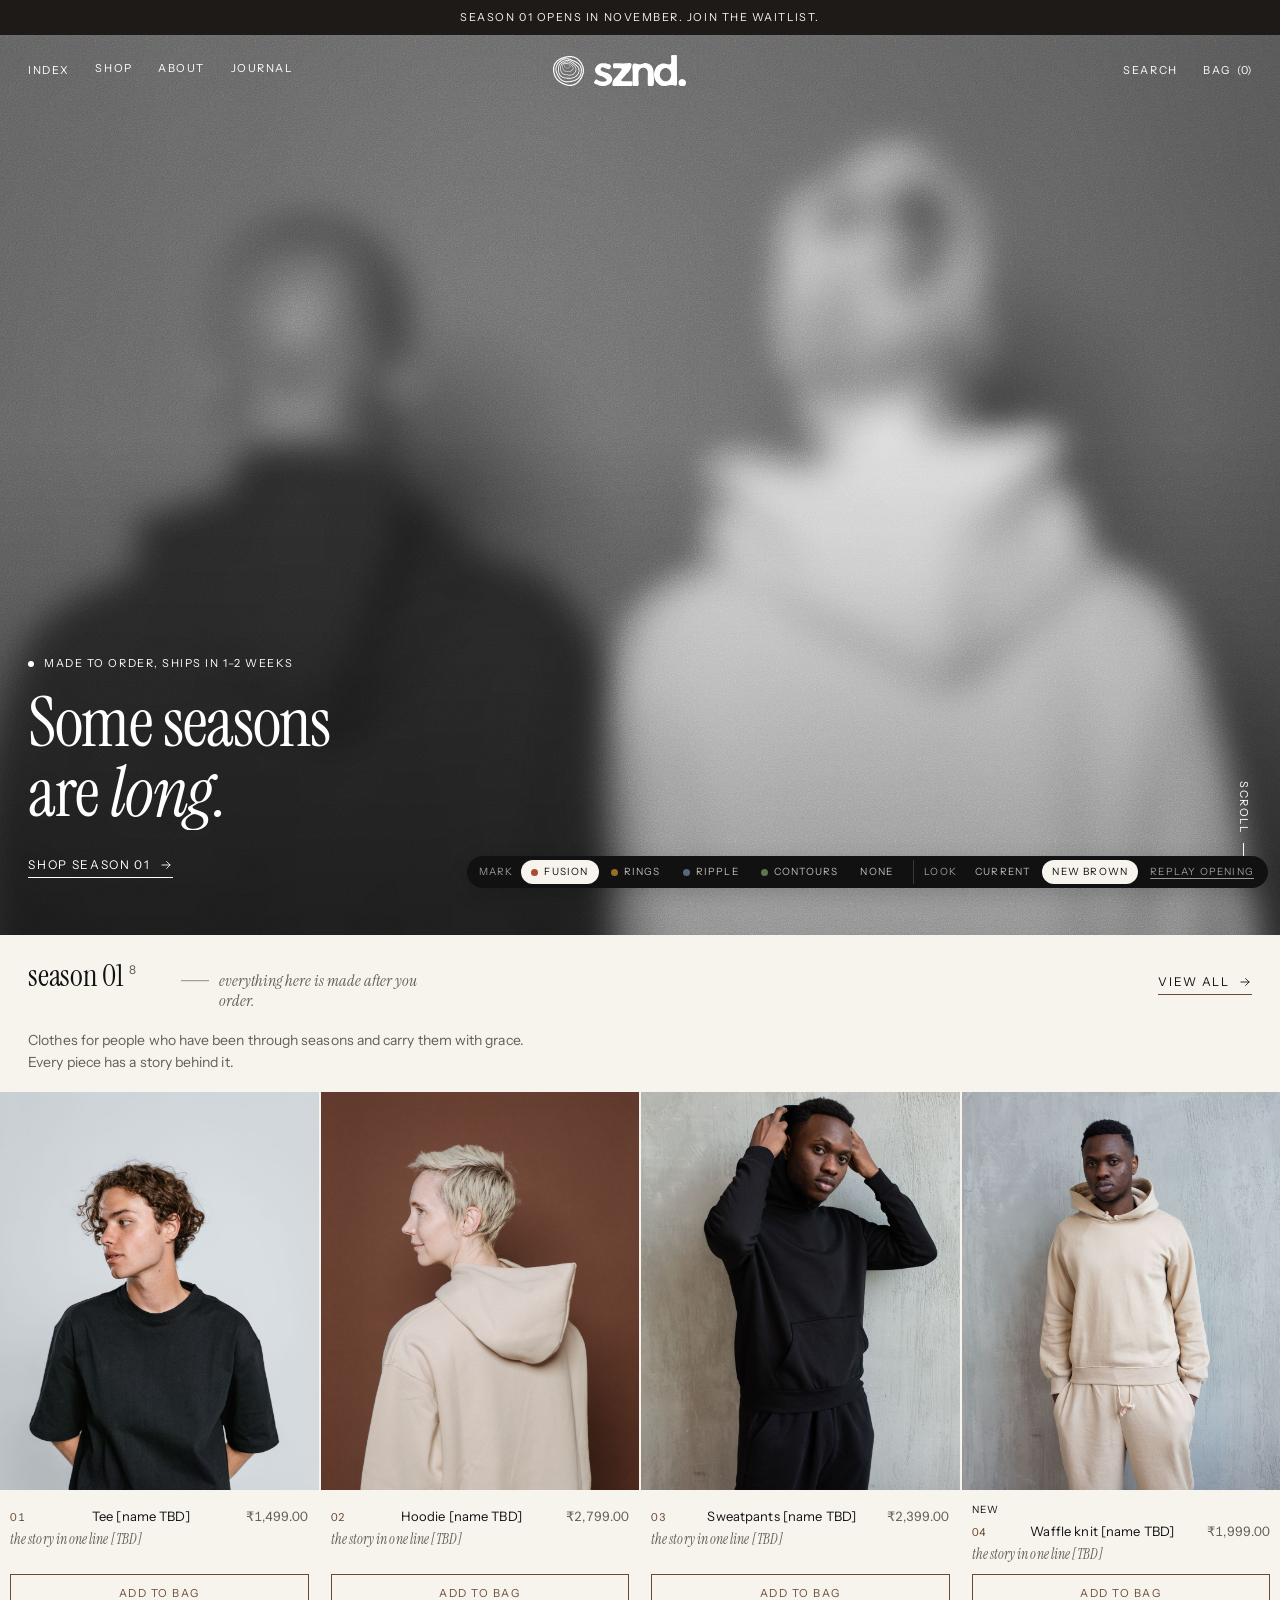
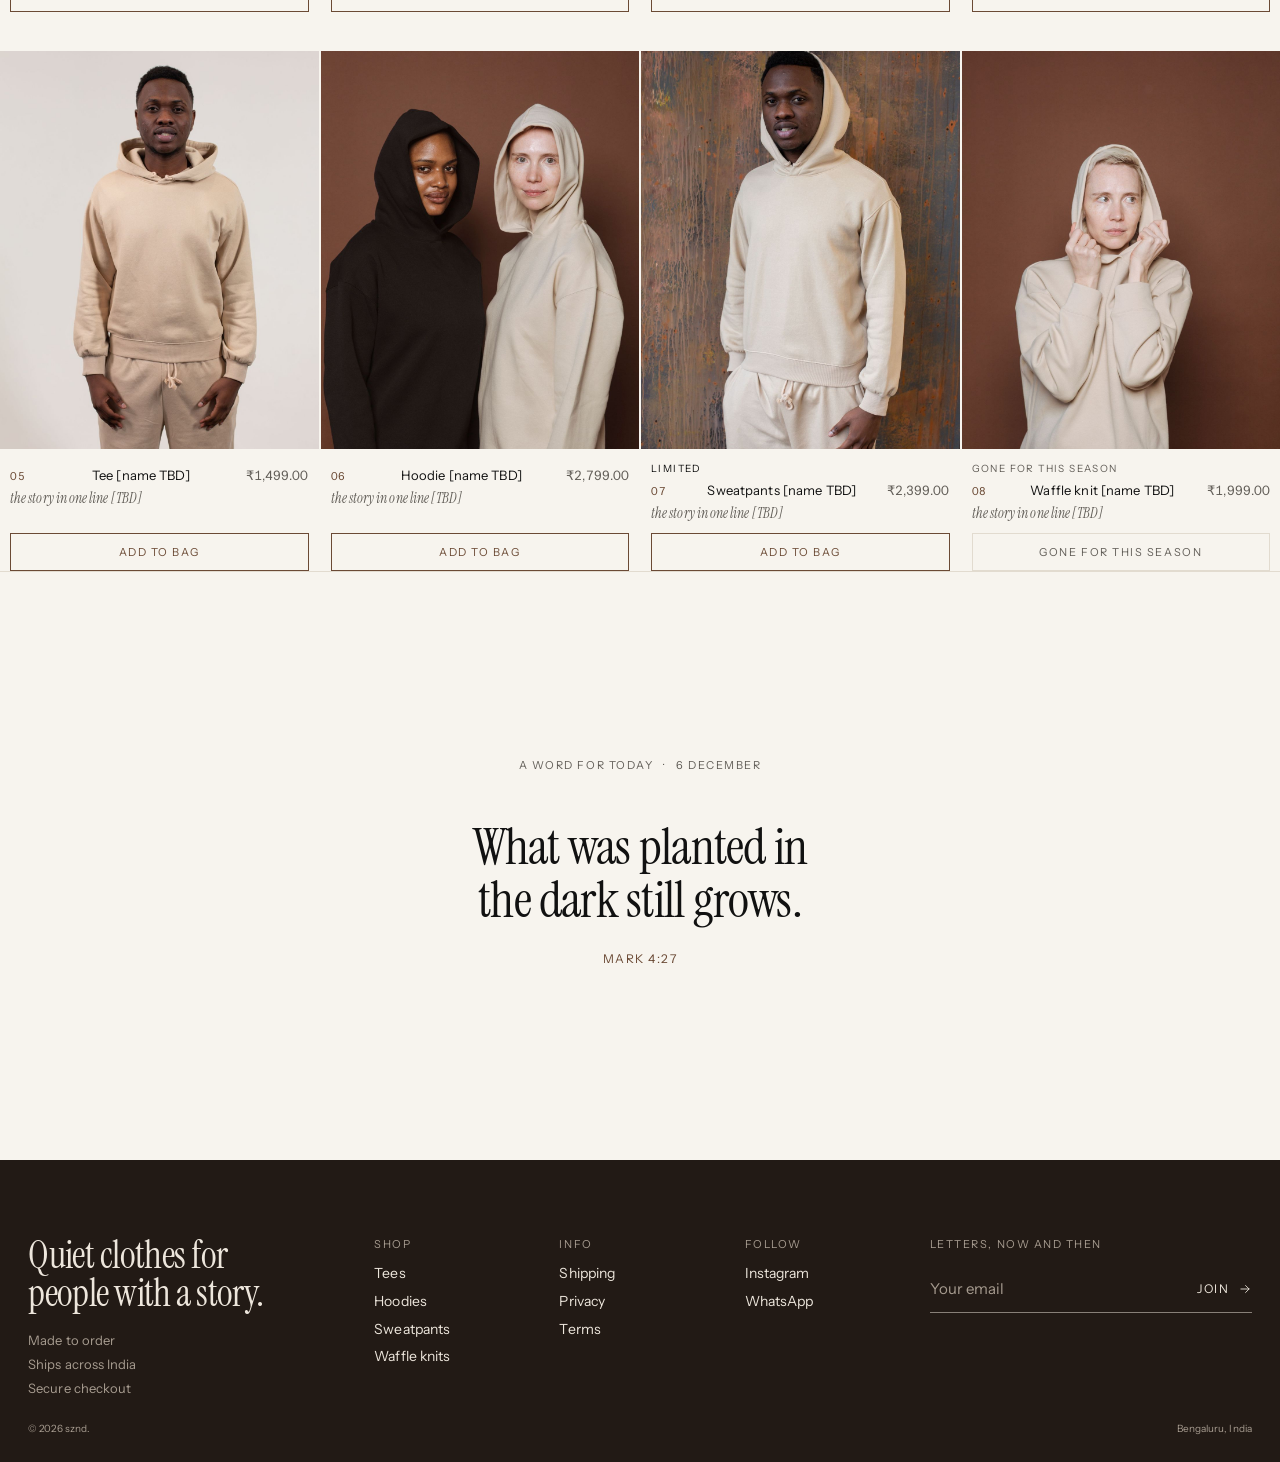
==== commit f9e4ea80: "Preview: center the opening mark over the wordmark, open from the mark The mark (190px) sat in a 150" ====
--- a/index.html
+++ b/index.html
@@ -26,7 +26,10 @@
 /* ---------- Opening screen with a mark ----------
    The mark draws itself (each brand its own way), the wordmark comes in under it,
    then the screen opens from the centre of the mark onto the hero. Same 2.4s as before. */
-.intro__sym { display: block; position: relative; width: var(--m); margin: 0 auto calc(var(--m) * 0.16); color: inherit; }
+.intro__sym { display: block; position: relative; width: var(--m); flex: none; margin: 0 0 calc(var(--m) * 0.16); color: inherit; }
+/* The mark is wider than the wordmark: stack both on one centre line so the pair sits in the middle of the screen */
+html:not([data-brand='none']) .intro__mark { width: var(--m); display: flex; flex-direction: column; align-items: center; }
+html:not([data-brand='none']) .intro__mark .logo-svg { width: var(--w); flex: none; }
 .intro__sym .brand-mark { width: 100%; }
 html:not([data-brand='none']) .intro { --w: min(34vw, 150px); --m: min(40vw, 190px); }
 html:not([data-brand='none']) .intro__mark .logo-svg { animation: introIn 0.6s var(--ease) 0.5s both, introOut 0.35s ease-in 1.15s forwards; }
@@ -2393,6 +2396,13 @@
   /* ---------- The dot opens the site: tidy up once it has played ---------- */
   var intro = document.querySelector('[data-intro]');
   if (intro) {
+    /* With a mark, the screen opens from the heart of the mark, wherever it sits */
+    var introSym = document.documentElement.getAttribute('data-brand') !== 'none' && intro.querySelector('.intro__sym .brand-mark');
+    if (introSym) {
+      var sr = introSym.getBoundingClientRect(), scs = getComputedStyle(introSym);
+      var ox = parseFloat(scs.getPropertyValue('--ox')) || 50, oy = parseFloat(scs.getPropertyValue('--oy')) || 50;
+      if (sr.width) { intro.style.setProperty('--dx', (sr.left + sr.width * ox / 100) + 'px'); intro.style.setProperty('--dy', (sr.top + sr.height * oy / 100) + 'px'); }
+    }
     var introTimer = setTimeout(function () { intro.remove(); }, 2600);
     var skipIntro = function () {
       clearTimeout(introTimer);
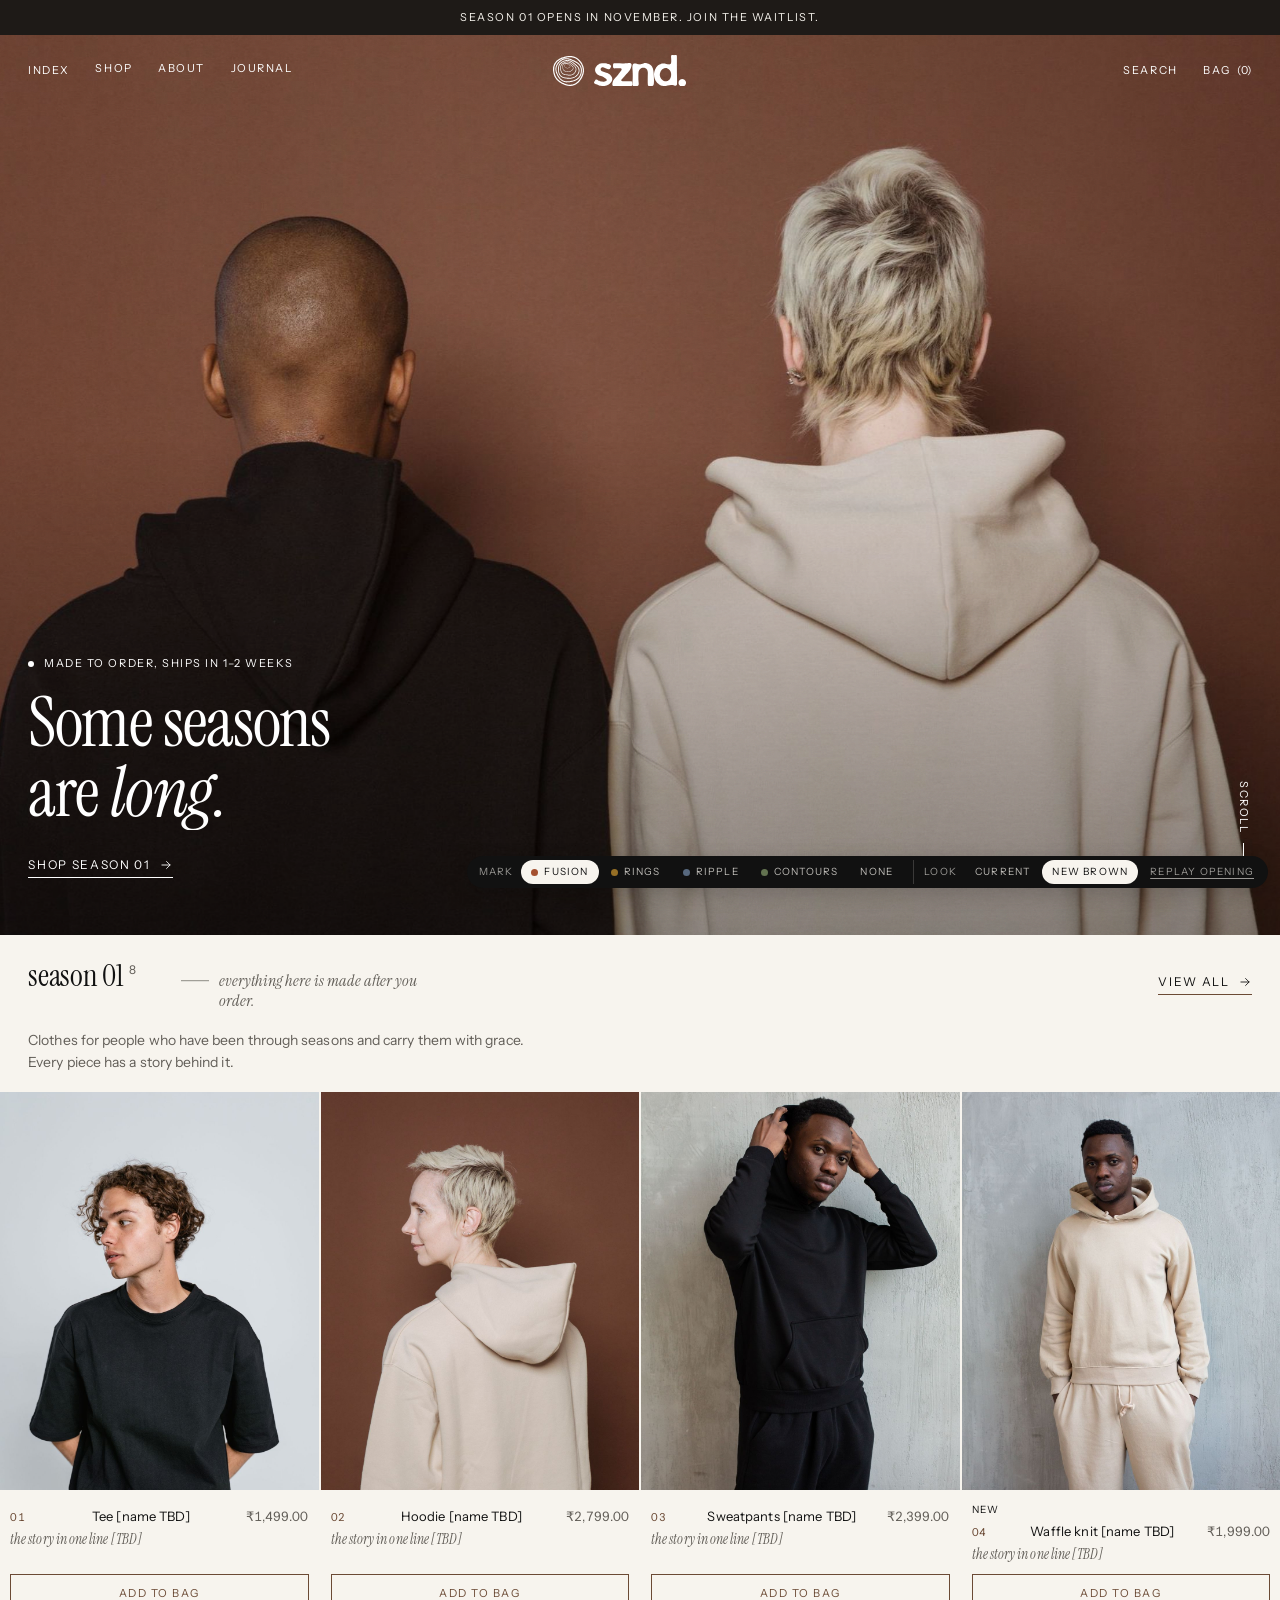
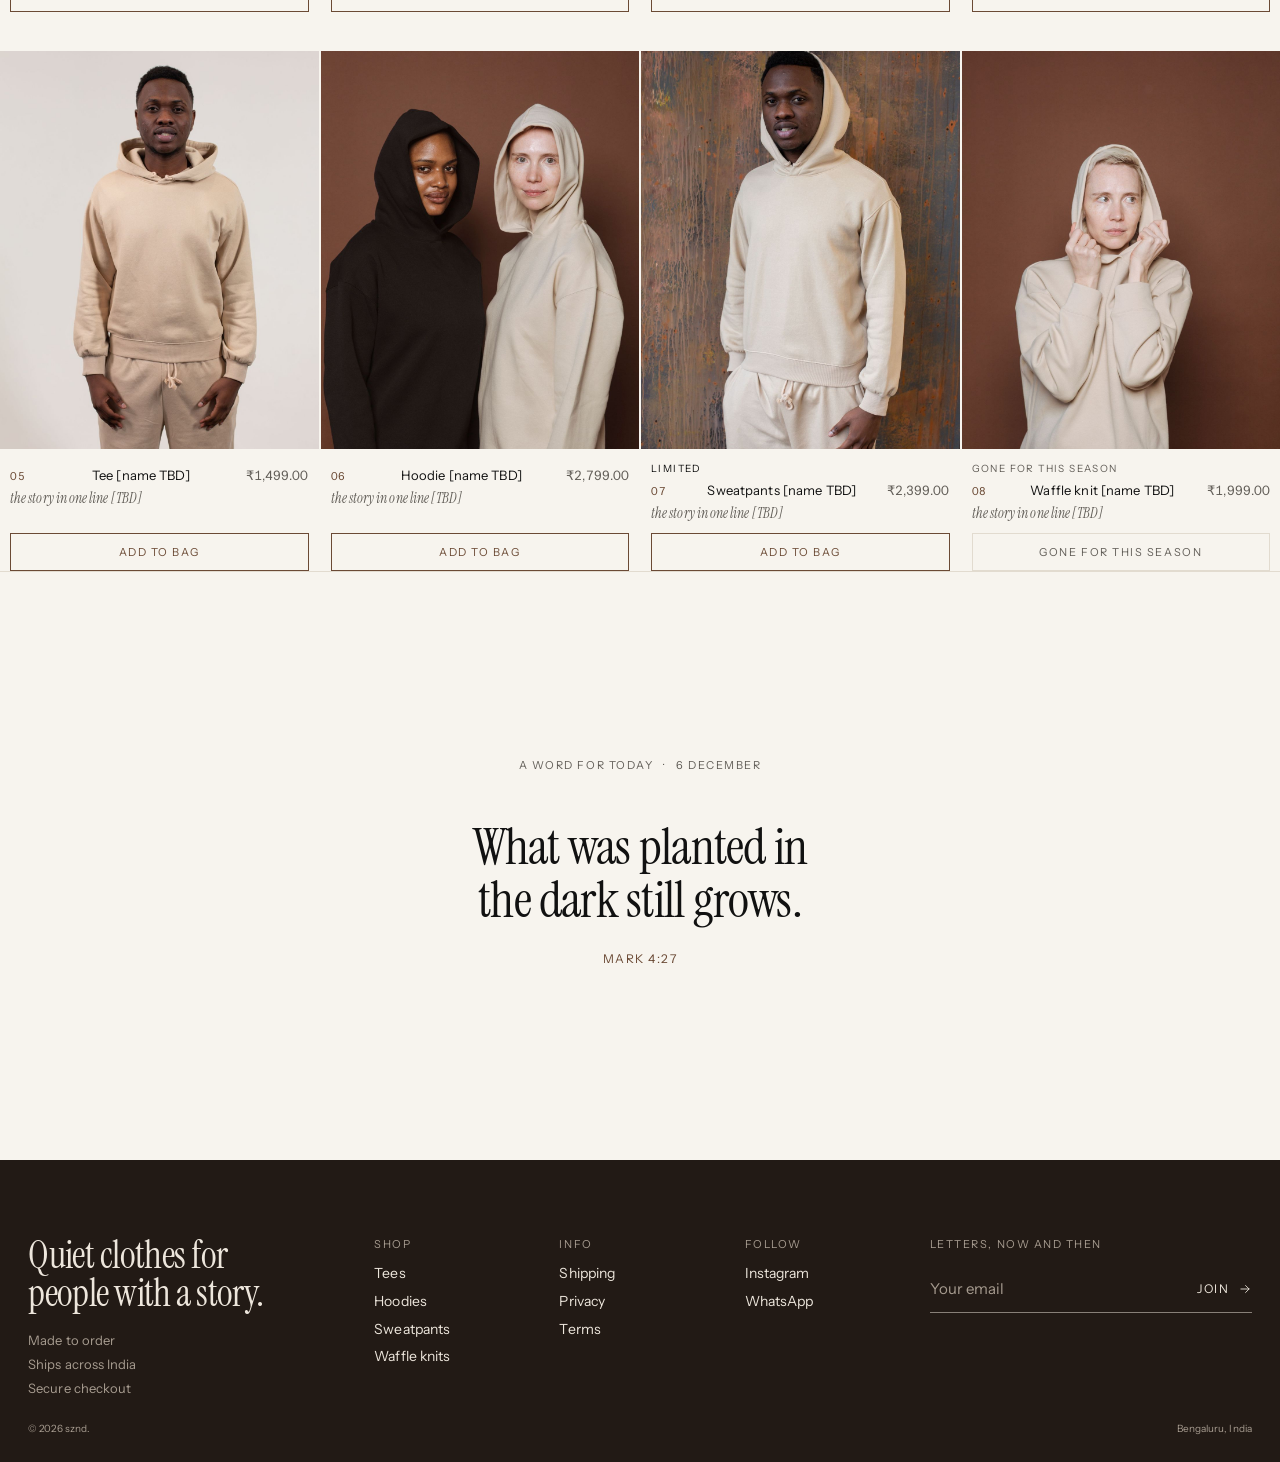
==== commit 2470e7f6: "Preview: secret dot shows the 130 sznd. verse lines Co-Authored-By: Claude Opus 5.5 <noreply@anthrop" ====
--- a/index.html
+++ b/index.html
@@ -1869,7 +1869,7 @@
     routes: { root: '/', cart: '/cart', cartAdd: '/cart/add', cartChange: '/cart/change', search: '/search', predictiveSearch: '/search/suggest' },
     strings: { addToBag: 'Add to bag', preOrder: 'Made to order', soldOut: 'Sold out', unavailable: 'Unavailable', added: 'In your bag', viewBag: 'View bag', checkout: 'Checkout', error: "Something didn't go through. Try once more.", releaseStory: 'Let go to close' },
     dayScroll: { from: '#F7F4EE', to: '#EADFCD' },
-    secret: ['Some seasons are long. Every one has a purpose. | Ecclesiastes 3:1', "Rooted people bend. They don't break. | Jeremiah 17:8", 'Rest is not falling behind. | Matthew 11:28', 'What was planted in the dark still grows. | Mark 4:27', 'Hold on. Morning comes. | Psalm 30:5', 'You are being made new, a little at a time. | 2 Corinthians 4:16', 'Wait well. Strength is on its way. | Isaiah 40:31']
+    secret: ["held, every season. | Ecclesiastes 3:1", "this season won't last forever. | Ecclesiastes 3:1", "there's a time to heal. | Ecclesiastes 3:3", "you'll laugh again. | Ecclesiastes 3:4", "it will be beautiful in time. | Ecclesiastes 3:11", "the seasons always turn. | Genesis 8:22", "winter doesn't stay. | Song of Songs 2:11", "don't give up. the harvest is coming. | Galatians 6:9", "good things grow slowly. | James 5:7", "tears for a night. joy in the morning. | Psalm 30:5", "every morning, a fresh start. | Lamentations 3:22-23", "still faithful to you. | Lamentations 3:23", "it may be slow. it will come. | Habakkuk 2:3", "you're not finished yet. | Philippians 1:6", "what he started in you, he'll finish. | Philippians 1:6", "not ruined. being remade. | Jeremiah 18:4", "made by careful hands. | Isaiah 64:8", "deep roots hold you up. | Colossians 2:7", "rooted in love. | Ephesians 3:17", "even in a dry year, still green. | Jeremiah 17:8", "still growing in grace. | 2 Peter 3:18", "cut back, to grow more. | John 15:2", "stay connected. that's where life is. | John 15:5", "small beginnings matter. | Zechariah 4:10", "a little faith can move a mountain. | Matthew 17:20", "small things grow big. | Matthew 13:31-32", "growing, even when you can't see it. | Mark 4:26-27", "planted. growing. bearing fruit. | Psalm 1:3", "tired? come rest. | Matthew 11:28", "you don't have to carry it alone. | Matthew 11:30", "rest for your soul. | Matthew 11:29", "breathe. be still. | Psalm 46:10", "quiet trust is strength. | Isaiah 30:15", "led to calm water. | Psalm 23:2", "your soul can be restored. | Psalm 23:3", "sleep. you are loved. | Psalm 127:2", "you won't walk alone. rest is coming. | Exodus 33:14", "give him your worries. he cares. | 1 Peter 5:7", "just today. tomorrow can wait. | Matthew 6:34", "if the flowers are cared for, so are you. | Matthew 6:28-30", "the birds are fed. you matter more. | Matthew 6:26", "even the storm can be stilled. | Mark 4:39", "a peace you can't explain. | Philippians 4:7", "was blind. now i see. | John 9:25", "was lost. now found. | Luke 15:24", "hurt, but not broken. | Isaiah 42:3", "pressed, but not crushed. | 2 Corinthians 4:8", "knocked down, but not out. | 2 Corinthians 4:9", "heartbroken? he's close. | Psalm 34:18", "broken hearts get healed. | Psalm 147:3", "something beautiful from the ashes. | Isaiah 61:3", "the lost years can be given back. | Joel 2:25", "the old is gone. start new. | 2 Corinthians 5:17", "everything made new. | Revelation 21:5", "one day, no more tears. | Revelation 21:4", "go in peace. be whole. | Mark 5:34", "get up. you can walk again. | John 5:8", "what felt dead can live again. | Ezekiel 37:5", "out of the pit. on solid ground. | Psalm 40:2", "a new song is coming. | Psalm 40:3", "fragile, and still carrying treasure. | 2 Corinthians 4:7", "the dark didn't win. | John 1:5", "enough light for the next step. | Psalm 119:105", "there's a future for you. | Jeremiah 29:11", "hope holds you steady. | Hebrews 6:19", "wait. your strength will come back. | Isaiah 40:31", "you'll run again. | Isaiah 40:31", "hard seasons grow hope. | Romans 5:3-4", "hope won't let you down. | Romans 5:5", "it's being worked for good. | Romans 8:28", "nothing can pull you from his love. | Romans 8:38-39", "a way through, even here. | Isaiah 43:19", "something new is starting. | Isaiah 43:19", "the desert will bloom. | Isaiah 35:1", "you'll see good days again. | Psalm 27:13", "hold on to hope. | Romans 12:12", "this won't last. what's ahead will. | 2 Corinthians 4:17-18", "grace is enough for you. | 2 Corinthians 12:9", "strength shows up when you're weak. | 2 Corinthians 12:9", "strength for whatever comes. | Philippians 4:13", "kept the faith. | 2 Timothy 4:7", "keep running. it's worth finishing. | Hebrews 12:1", "let go of what's behind. | Philippians 3:13", "be brave. you are not alone. | Joshua 1:9", "joy can be your strength. | Nehemiah 8:10", "the storm came. it still stood. | Matthew 7:25", "deep water won't take you under. | Isaiah 43:2", "through the fire. not burned. | Isaiah 43:2", "the fire refines. it doesn't ruin. | 1 Peter 1:7", "hold on. it's worth it. | James 1:12", "even in the valley, not alone. | Psalm 23:4", "never left. never forgotten. | Hebrews 13:5", "with you, always. | Matthew 28:20", "carried, even into old age. | Isaiah 46:4", "watched over, day and night. | Psalm 121:3-6", "watched over, coming and going. | Psalm 121:8", "safe under his wings. | Psalm 91:4", "a safe place to hide. | Psalm 32:7", "no place too far to be held. | Psalm 139:9-10", "even the dark isn't dark to him. | Psalm 139:12", "goodness is following you. | Psalm 23:6", "your steps are guided. | Psalm 37:23", "trust him. he'll make the path clear. | Proverbs 3:5-6", "you were loved first. | 1 John 4:19", "wonderfully made. | Psalm 139:14", "knit together, on purpose. | Psalm 139:13", "known by name. | Isaiah 43:1", "you are not forgotten. | Isaiah 49:15-16", "every hair counted. you matter. | Luke 12:7", "he'd come looking for you. | Luke 15:4", "come home. he's running to meet you. | Luke 15:20", "love never gives up. | 1 Corinthians 13:7-8", "love that carries everything. | 1 Corinthians 13:7", "worn outside. renewed inside. | 2 Corinthians 4:16", "put on kindness. | Colossians 3:12", "wear strength. smile at tomorrow. | Proverbs 31:25", "mourning, turned to dancing. | Psalm 30:11", "a lighter heart for a heavy one. | Isaiah 61:3", "do it with your whole heart. | Colossians 3:23", "help carry each other's load. | Galatians 6:2", "do good while you can. | Galatians 6:10", "be fair. be kind. walk humble. | Micah 6:8", "stronger together. | Ecclesiastes 4:12", "if you fall, someone lifts you. | Ecclesiastes 4:10", "let your light shine. | Matthew 5:16", "kindness to the overlooked counts. | Matthew 25:40", "a gentle answer calms things. | Proverbs 15:1", "guard your heart. | Proverbs 4:23", "walk by faith. | 2 Corinthians 5:7", "hope for what you can't see yet. | Hebrews 11:1"]
   };
 
   var TYPE = { tee: 'Tee', hoodie: 'Hoodie', sweat: 'Sweatpants', waffle: 'Waffle knit' };
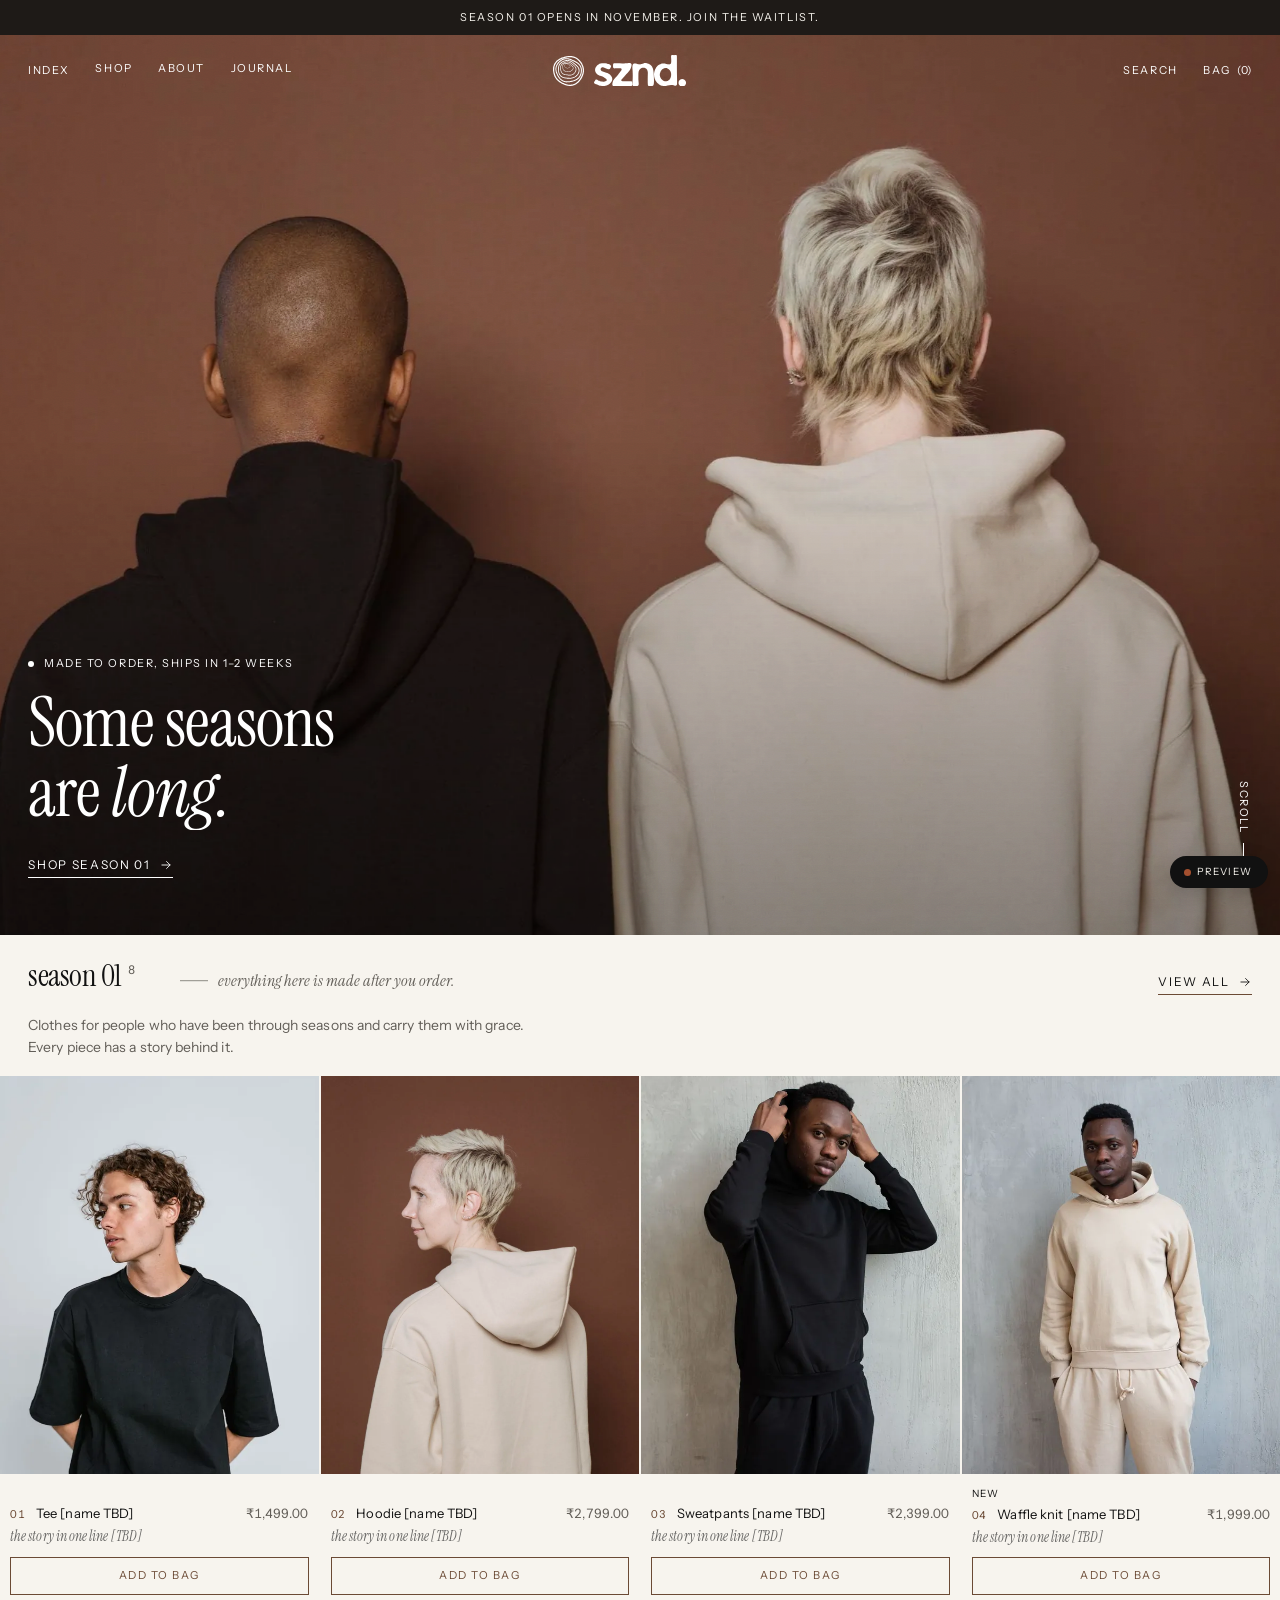
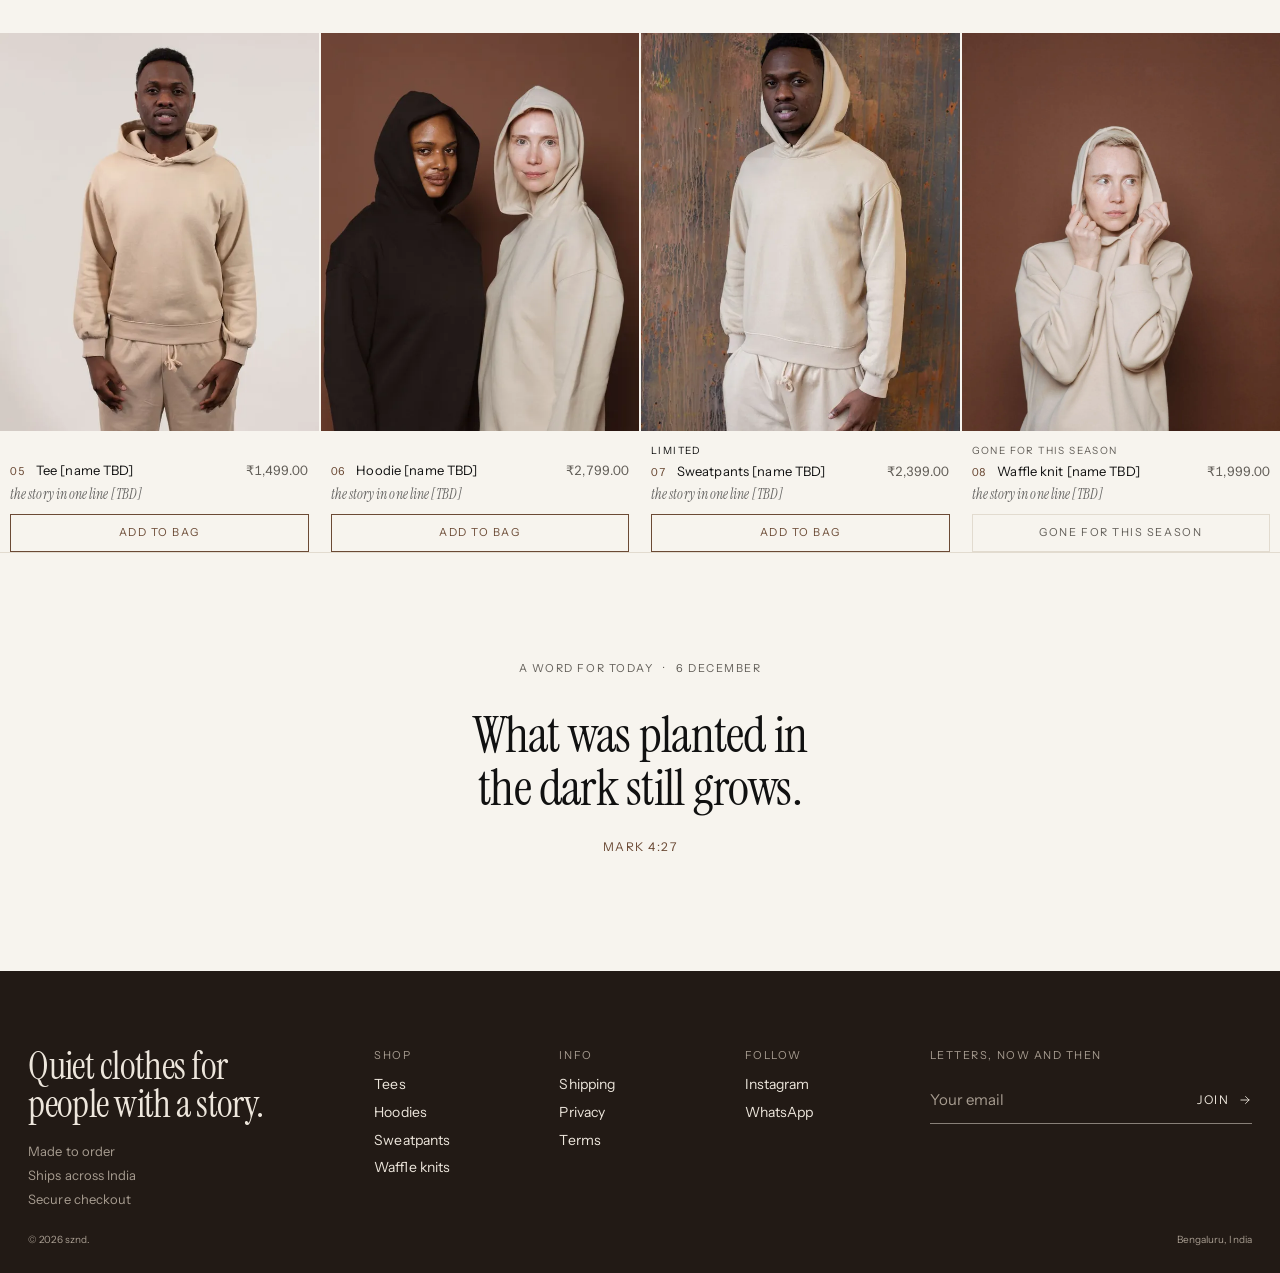
==== commit 51c8db63: "Preview: polish pass (page transitions, steady cards, WebP photos, tighter rhythm, a11y) - Page-to-p" ====
--- a/index.html
+++ b/index.html
@@ -1411,6 +1411,7 @@
 /* v5s: top bar in the brown look is warm near-black so it stands apart from the brown wall in the hero */
 .look-brown .announcement { background: #1E1A17; color: var(--on-brown); }
 </style>
+<link rel="stylesheet" href="assets/sznd-polish.css">
 <div class="intro" data-intro aria-hidden="true"><div class="intro__mark"><span class="intro__sym"><span class="brand-mark"></span></span><svg xmlns="http://www.w3.org/2000/svg" viewBox="0 0 2000 688" fill="currentColor" class="logo-svg" aria-hidden="true" focusable="false"><g class="logo-letters"><path d="M0 0 C3.73 0.86 7.5 1.04 11.32 1.23 C12.15 1.27 12.98 1.31 13.83 1.36 C20.87 1.63 28.63 1.7 35.07 -1.52 C39.16 -1.78 43.24 -1.79 47.34 -1.82 C49.37 -1.83 51.39 -1.88 53.42 -1.92 C54.7 -1.93 55.99 -1.94 57.31 -1.95 C57.9 -1.95 57.9 -1.95 60.87 -1.99 C64.73 -1.42 66.28 -0.17 69.07 2.48 C69.96 3.3 70.85 4.13 71.76 4.98 C80 13.89 78.37 30.8 78.33 42.19 C78.33 43.59 78.34 45 78.34 46.4 C78.35 50.22 78.35 54.04 78.34 57.85 C78.34 61.99 78.35 66.13 78.36 70.27 C78.37 77.46 78.38 84.65 78.38 91.84 C78.38 102.37 78.39 112.91 78.41 123.44 C78.44 140.73 78.47 158.01 78.49 175.3 C78.49 176.33 78.49 177.36 78.49 178.43 C78.5 189.8 78.51 201.17 78.52 212.53 C78.54 239.53 78.57 266.53 78.62 293.53 C78.63 295.51 78.63 297.49 78.64 299.47 C78.75 358.24 79.35 416.97 81.03 475.72 C81.75 500.78 82.21 525.83 82.22 550.91 C82.22 552.98 82.22 555.05 82.22 557.12 C82.26 644.84 82.26 644.84 70.07 658.48 C64.87 663.68 58.32 664.71 51.19 664.81 C50.51 664.8 49.83 664.8 49.13 664.79 C48.41 664.79 47.69 664.79 46.95 664.78 C37.21 664.6 27.08 663.26 18.07 659.48 C16.37 659.01 14.66 658.57 12.95 658.17 C9.31 657.3 5.72 656.39 2.15 655.28 C-8.12 652.18 -18.34 650.67 -28.99 649.67 C-29.66 649.6 -30.32 649.54 -31.01 649.47 C-63.58 646.46 -94.14 651.84 -124.77 662.67 C-148.16 670.86 -171.07 676.26 -195.93 675.48 C-197.49 675.46 -199.05 675.44 -200.62 675.42 C-214.46 675.14 -227.49 672.72 -240.93 669.48 C-241.71 669.29 -242.48 669.11 -243.28 668.92 C-251.11 667.03 -258.56 664.72 -265.93 661.48 C-266.27 661.34 -266.27 661.34 -267.98 660.62 C-283.82 653.83 -298.97 645.59 -312.93 635.48 C-313.82 634.85 -314.72 634.22 -315.64 633.58 C-321.43 629.48 -326.75 625.1 -331.93 620.26 C-333.93 618.48 -333.93 618.48 -335.93 617.48 C-335.93 616.82 -335.93 616.16 -335.93 615.48 C-336.51 615.22 -337.09 614.97 -337.69 614.71 C-344.6 610.92 -349.86 603.4 -354.93 597.48 C-355.4 596.95 -355.86 596.42 -356.35 595.88 C-364.98 586.06 -372.25 575.7 -378.93 564.48 C-379.12 564.18 -379.12 564.18 -380.09 562.68 C-383.53 557.36 -386.27 551.84 -388.93 546.1 C-389.76 544.32 -390.59 542.55 -391.43 540.77 C-391.84 539.89 -392.25 539.01 -392.67 538.11 C-393.91 535.51 -395.21 532.96 -396.53 530.4 C-398.85 525.76 -400.7 521.07 -402.37 516.17 C-402.51 515.74 -402.51 515.74 -403.26 513.57 C-417.89 470.28 -425.58 418.13 -413.64 373.26 C-412.91 370.4 -412.47 367.59 -412.05 364.67 C-410.95 357.68 -408.76 351.12 -406.55 344.42 C-405.62 341.54 -404.78 338.63 -403.93 335.73 C-402.01 329.46 -399.55 323.48 -396.93 317.48 C-396.47 316.37 -396 315.27 -395.53 314.13 C-393.79 310.15 -391.89 306.29 -389.93 302.42 C-389.76 302.08 -389.76 302.08 -388.89 300.35 C-388.22 299.02 -387.54 297.68 -386.87 296.34 C-386.02 294.65 -385.19 292.95 -384.36 291.25 C-383.06 288.74 -381.67 286.48 -380.05 284.17 C-378.03 281.2 -376.22 278.23 -374.55 275.04 C-371.64 269.67 -367.81 265.17 -363.93 260.48 C-363.35 259.72 -362.76 258.97 -362.16 258.19 C-357.87 252.62 -353.22 247.43 -348.43 242.29 C-347.81 241.63 -347.19 240.96 -346.56 240.28 C-338.47 231.68 -329.35 224.54 -319.93 217.48 C-319.49 217.15 -319.49 217.15 -317.29 215.49 C-312.19 211.78 -306.96 208.81 -301.26 206.08 C-298.83 204.91 -296.43 203.71 -294.03 202.47 C-286.15 198.39 -278.45 195.02 -269.93 192.48 C-268.36 191.96 -266.8 191.44 -265.24 190.92 C-264.52 190.68 -263.79 190.44 -263.05 190.19 C-261.67 189.73 -260.3 189.24 -258.94 188.73 C-252.6 186.43 -246.12 185.29 -239.5 184.13 C-237.66 183.79 -235.82 183.45 -234.02 182.96 C-231.64 182.41 -229.4 182.27 -226.96 182.16 C-226 182.12 -225.05 182.08 -224.06 182.03 C-223.05 182 -222.03 181.96 -220.99 181.92 C-220.47 181.9 -220.47 181.9 -217.84 181.79 C-214.87 181.68 -211.9 181.58 -208.93 181.48 C-207.65 181.43 -206.37 181.39 -205.05 181.35 C-195.32 181.18 -184.97 181.67 -175.93 185.48 C-174.48 185.81 -173.02 186.1 -171.55 186.35 C-163.08 187.97 -154.78 190.37 -146.49 192.74 C-138.12 195.13 -129.82 197.24 -121.26 198.8 C-117.93 199.48 -117.93 199.48 -114.42 200.52 C-99.2 204.69 -78.02 204.56 -64.01 196.83 C-61.22 195.02 -59.08 193.01 -56.93 190.48 C-56.25 189.72 -55.57 188.95 -54.87 188.17 C-45.23 174.81 -44.78 157.73 -44.73 141.81 C-44.72 140.47 -44.71 139.13 -44.7 137.79 C-44.69 134.21 -44.68 130.64 -44.68 127.07 C-44.68 125.59 -44.68 124.11 -44.67 122.63 C-44.65 104.9 -44.74 87.27 -46.43 69.6 C-47.51 58.22 -48.3 46.93 -48.41 35.49 C-48.42 33.97 -48.44 32.45 -48.48 30.93 C-48.68 20.59 -47.47 13.6 -40.49 5.73 C-28.84 -2.76 -13.5 -3.65 0 0 Z M-228.93 302.48 C-229.27 302.74 -229.27 302.74 -231.02 304.05 C-244.85 314.54 -256.58 327.03 -265.79 341.72 C-266.96 343.52 -268.2 345.24 -269.47 346.96 C-272.01 350.48 -274.01 354.15 -275.93 358.04 C-276.1 358.39 -276.1 358.39 -276.97 360.13 C-279.67 365.7 -281.85 371.33 -283.82 377.2 C-284.64 379.62 -285.5 381.99 -286.43 384.38 C-295.96 409.81 -295.06 442.84 -286.93 468.48 C-286.59 469.65 -286.26 470.83 -285.92 472.04 C-283.73 479.26 -280.46 485.83 -276.93 492.48 C-276.47 493.4 -276 494.31 -275.53 495.26 C-272.31 501.46 -268.52 506.94 -264.24 512.46 C-261.23 516.39 -258.39 520.44 -255.56 524.49 C-255.02 525.15 -254.48 525.8 -253.93 526.48 C-253.27 526.48 -252.61 526.48 -251.93 526.48 C-251.67 527.07 -251.41 527.67 -251.15 528.28 C-249.82 530.67 -248.52 531.93 -246.43 533.67 C-243.26 536.34 -240.2 539.08 -237.18 541.92 C-228.11 550.11 -217.35 557.05 -205.93 561.48 C-204.93 561.87 -203.93 562.27 -202.9 562.67 C-180.61 571.07 -156.79 572.63 -133.93 565.48 C-132.81 565.16 -131.7 564.83 -130.55 564.5 C-125.09 562.82 -120.14 560.79 -115.24 557.85 C-112.93 556.48 -112.93 556.48 -110.3 555.17 C-95.9 547.65 -81.86 533.95 -73.37 520.1 C-72.79 519.17 -72.22 518.24 -71.63 517.28 C-71.07 516.36 -70.51 515.43 -69.93 514.48 C-69.38 513.59 -68.83 512.71 -68.26 511.8 C-65.39 507.14 -62.92 502.59 -60.93 497.48 C-60.55 496.55 -60.17 495.61 -59.78 494.65 C-56.62 486.73 -53.88 478.79 -51.93 470.48 C-51.84 470.09 -51.84 470.09 -51.37 468.15 C-44.79 439.43 -44.25 403.45 -54.26 375.46 C-54.93 373.48 -55.42 371.52 -55.87 369.48 C-56.77 365.7 -58.22 362.35 -59.86 358.83 C-60.97 356.39 -61.92 353.92 -62.87 351.42 C-64.74 346.71 -67.13 342.69 -69.93 338.48 C-70.47 337.61 -71 336.75 -71.56 335.85 C-86.75 311.38 -107.26 294.13 -134.93 285.48 C-135.33 285.34 -135.33 285.34 -137.37 284.66 C-138.19 284.4 -139.02 284.13 -139.87 283.85 C-140.6 283.61 -141.33 283.37 -142.08 283.13 C-172.11 276.29 -204.67 283.86 -228.93 302.48 Z "  transform="translate(1723.92822265625,1.521240234375)"/><path d="M0 0 C0.73 0 1.47 0 2.22 0.01 C25.97 0.1 52.66 1.19 74.88 10.31 C76.22 10.64 77.58 10.93 78.94 11.19 C87.39 12.98 95.49 16.05 103.46 19.32 C105.03 19.97 106.61 20.6 108.19 21.21 C119.79 25.7 131.12 31.06 141.88 37.31 C142.81 37.86 143.75 38.4 144.71 38.96 C152.39 43.62 162.29 50.17 164.88 59.31 C166.61 73.32 162.08 84.58 154.88 96.31 C154.61 96.74 154.61 96.74 153.29 98.92 C135.74 127.1 135.74 127.1 120.06 130.92 C100.46 134.41 83.5 129.28 65.88 121.31 C64.4 120.66 62.92 120.02 61.44 119.38 C57.36 117.57 53.39 115.59 49.43 113.56 C46.29 112.03 43.09 110.67 39.88 109.31 C32.3 106.07 24.77 102.83 17.44 99.06 C12.67 96.64 8.03 94.72 2.88 93.31 C1.9 93.05 0.93 92.78 -0.08 92.5 C-13.42 89.14 -27.17 87.22 -39.88 93.72 C-50.69 100.7 -57.45 111.55 -62.12 123.31 C-64.24 134.55 -63.96 144.82 -57.45 154.45 C-57.01 155.06 -56.58 155.68 -56.12 156.31 C-55.44 157.28 -54.76 158.25 -54.06 159.25 C-44 170.82 -29.08 177.95 -14.89 182.95 C-12.42 183.84 -9.98 184.8 -7.57 185.84 C-4.19 187.29 -0.81 188.48 2.69 189.62 C4 190.06 5.32 190.49 6.63 190.92 C7.32 191.14 8 191.37 8.71 191.6 C10.97 192.34 13.22 193.1 15.46 193.86 C23.55 196.6 31.61 199.19 39.88 201.31 C41.77 201.81 43.67 202.31 45.56 202.81 C46.39 203.03 47.22 203.25 48.07 203.47 C54.38 205.37 60.38 207.92 66.38 210.62 C71.11 212.74 75.85 214.71 80.74 216.44 C90.99 220.06 100.39 225.03 109.88 230.31 C111.01 230.95 112.15 231.58 113.32 232.23 C124.6 238.67 134.97 245.92 144.88 254.31 C145.53 254.85 146.19 255.38 146.87 255.93 C162.68 268.93 172.62 286.98 180.88 305.31 C181.09 305.8 181.09 305.8 182.21 308.25 C184.35 313.26 185.57 318.09 186.38 323.48 C186.88 326.31 186.88 326.31 187.9 329.76 C189.47 335.92 189.3 342.24 189.31 348.56 C189.31 348.89 189.31 348.89 189.32 350.57 C189.3 366.01 186.4 379.37 179.88 393.31 C179.47 394.2 179.06 395.08 178.64 395.99 C168.34 417.03 153.34 433.92 135.25 448.5 C134.93 448.76 134.93 448.76 133.33 450.05 C128.18 454.16 123.16 458.1 116.88 460.31 C116.88 460.97 116.88 461.63 116.88 462.31 C115.99 462.79 115.1 463.26 114.19 463.75 C113.6 464.06 113.01 464.38 112.41 464.7 C111.07 465.41 109.74 466.12 108.4 466.83 C104.8 468.74 101.22 470.67 97.66 472.64 C86.1 478.97 74.36 483.62 61.81 487.66 C59.8 488.34 57.85 489.1 55.88 489.88 C52.31 491.24 48.74 492.08 45.01 492.85 C42.87 493.31 42.87 493.31 39.69 494.31 C35.05 495.53 30.45 496.18 25.7 496.8 C23.26 497.13 20.82 497.48 18.39 497.88 C-0.53 500.76 -19.71 499.97 -38.62 497.5 C-39.26 497.42 -39.26 497.42 -42.47 497 C-49.27 496.04 -55.87 494.76 -62.5 492.98 C-65.1 492.32 -67.67 491.85 -70.31 491.44 C-78.1 490.09 -85.59 487.63 -93.12 485.31 C-94.3 484.96 -95.47 484.6 -96.68 484.24 C-117 478.07 -138.18 471.48 -156.96 461.42 C-159.34 460.2 -161.78 459.18 -164.24 458.14 C-199.46 442.79 -199.46 442.79 -206.12 427.31 C-206.46 426.98 -206.78 426.65 -207.12 426.31 C-207.2 424.79 -207.21 423.27 -207.19 421.75 C-207.18 420.92 -207.17 420.1 -207.16 419.25 C-207.15 418.61 -207.14 417.97 -207.12 417.31 C-206.47 417.31 -205.81 417.31 -205.12 417.31 C-204.99 416.73 -204.85 416.15 -204.71 415.55 C-202.01 405.24 -196.31 396.72 -190.14 388.15 C-188.55 385.91 -187.01 383.66 -185.48 381.38 C-172.08 361.38 -172.08 361.38 -162.81 358.62 C-144.37 356.48 -130.27 365.9 -115.21 375.3 C-111.3 377.72 -107.37 379.58 -103.12 381.31 C-100.37 382.49 -97.62 383.68 -94.88 384.88 C-94.17 385.18 -93.46 385.48 -92.73 385.79 C-89.67 387.13 -86.91 388.46 -84.12 390.31 C-82.29 390.95 -82.29 390.95 -80.25 391.5 C-79.49 391.7 -78.73 391.91 -77.95 392.12 C-77.16 392.33 -76.37 392.54 -75.56 392.75 C-74.02 393.16 -72.48 393.58 -70.93 394 C-70.15 394.21 -69.36 394.42 -68.55 394.64 C-66.09 395.32 -63.65 396.08 -61.21 396.84 C-55.95 398.43 -50.66 399.5 -45.25 400.44 C-44.75 400.52 -44.75 400.52 -42.24 400.96 C-32.54 402.54 -22.93 403.14 -13.12 403.31 C-11.82 403.34 -10.52 403.37 -9.18 403.4 C-5.49 403.44 -1.81 403.39 1.88 403.31 C2.21 403.31 2.21 403.31 3.93 403.29 C20.95 403.06 38.12 400.2 52.88 391.31 C53.71 390.83 54.54 390.36 55.4 389.86 C61.55 386.01 67.45 381.51 69.51 374.31 C70.75 367.48 69.92 361.53 66.88 355.31 C65.12 352.82 63.28 350.48 61.3 348.16 C59.88 346.31 59.88 346.31 59.88 344.31 C59.58 344.18 59.58 344.18 58.08 343.5 C55.87 342.31 54.38 341.08 52.56 339.38 C38.36 326.74 21.63 315.72 4.48 307.59 C1.93 306.34 -0.42 304.94 -2.81 303.44 C-14.71 296.11 -28.07 290.84 -41.06 285.81 C-41.82 285.52 -42.58 285.22 -43.37 284.92 C-47.06 283.49 -50.76 282.07 -54.48 280.69 C-56.86 279.79 -59.23 278.83 -61.56 277.81 C-67.23 275.43 -73.03 273.62 -78.94 271.94 C-83.67 270.53 -88.14 268.71 -92.66 266.75 C-95.23 265.68 -97.78 264.69 -100.4 263.75 C-110.63 260.02 -119.2 255.57 -128.12 249.31 C-129.14 248.65 -130.16 248 -131.21 247.32 C-134.05 245.36 -136.53 243.28 -139.06 240.94 C-141.85 238.37 -144.64 235.89 -147.62 233.56 C-153 229.02 -156.95 222.93 -161.12 217.31 C-161.73 216.54 -162.33 215.77 -162.96 214.97 C-167.93 208.61 -171.05 201.75 -174.12 194.31 C-174.44 193.57 -174.76 192.84 -175.09 192.07 C-177.81 185.62 -179.59 179.13 -181.12 172.31 C-181.47 171.06 -181.82 169.82 -182.18 168.53 C-183.81 161.12 -183.57 153.43 -183.56 145.88 C-183.56 145.07 -183.56 144.26 -183.56 143.43 C-183.53 131.35 -182.83 120.57 -178.12 109.31 C-177.85 108.6 -177.58 107.89 -177.3 107.16 C-170.67 89.95 -161.02 74.48 -148.12 61.31 C-147.05 60.05 -145.99 58.78 -144.94 57.5 C-135.06 46.24 -123.84 37.13 -111.12 29.31 C-110.27 28.76 -109.41 28.21 -108.52 27.65 C-95.7 19.63 -82.61 14.1 -68.12 9.91 C-66.38 9.39 -64.65 8.8 -62.93 8.21 C-60.04 7.29 -57.32 6.79 -54.31 6.38 C-47.76 5.43 -41.26 4.28 -34.75 3.09 C-33.21 2.83 -31.67 2.57 -30.12 2.31 C-29.11 2.14 -28.09 1.96 -27.04 1.78 C-18.01 0.35 -9.12 -0.05 0 0 Z "  transform="translate(207.125,176.6875)"/><path d="M0 0 C2.36 0.7 4.68 1.16 7.1 1.56 C13.48 2.77 19.3 5.25 25.29 7.68 C26.63 8.2 27.97 8.72 29.31 9.24 C30.66 9.76 32.01 10.28 33.35 10.81 C34.58 11.28 35.81 11.76 37.08 12.25 C39.89 13.5 41.92 14.77 44.29 16.68 C45.14 17.09 45.98 17.51 46.85 17.93 C55.77 22.47 64.63 28.24 72.29 34.68 C72.29 35.34 72.29 36 72.29 36.68 C72.88 36.95 73.47 37.22 74.08 37.49 C77.81 39.5 80.52 42.57 83.48 45.56 C84.15 46.23 84.82 46.91 85.51 47.6 C99.51 61.93 110.96 80.03 118.29 98.68 C118.48 99.15 118.48 99.15 119.44 101.53 C126.16 118.55 130.68 136.02 133.68 154.04 C134.02 156.05 134.37 158.06 134.81 160.05 C135.73 165.09 136.02 170.22 136.45 175.32 C136.89 180.2 137.48 184.99 138.29 189.82 C139.54 197.67 139.91 205.51 140.29 213.43 C140.41 215.84 140.54 218.25 140.66 220.65 C140.75 222.29 140.83 223.92 140.92 225.55 C141.31 233.29 141.8 241.02 142.29 248.74 C143.2 263.32 143.89 277.9 144.54 292.49 C144.91 300.95 145.31 309.4 145.86 317.85 C148.11 353.01 148.78 388.58 145.56 423.69 C145.3 426.56 145.07 429.43 144.85 432.3 C143.29 451.41 140.7 474.08 125.28 487.26 C120.85 490.36 116.95 490.39 111.67 490.33 C111.2 490.33 111.2 490.33 108.83 490.36 C105.74 490.38 102.65 490.36 99.56 490.35 C97.41 490.35 95.26 490.35 93.11 490.36 C88.6 490.37 84.1 490.36 79.59 490.33 C73.82 490.31 68.05 490.32 62.28 490.35 C57.84 490.37 53.4 490.36 48.95 490.35 C46.83 490.35 44.7 490.35 42.57 490.36 C39.6 490.38 36.62 490.36 33.65 490.33 C32.77 490.34 31.9 490.35 30.99 490.36 C26.63 490.28 24.83 490.1 21.29 487.35 C14.34 478.06 14.43 462.81 13.6 451.56 C13.49 450.13 13.37 448.7 13.25 447.28 C11.6 426.97 11.13 406.67 11.12 386.3 C11.12 383.88 11.11 381.47 11.11 379.06 C11.1 372.69 11.1 366.31 11.1 359.93 C11.1 355.98 11.1 352.02 11.1 348.07 C11.1 313.4 11.38 278.79 12.72 244.15 C14.18 206.24 14.18 206.24 12.1 187.81 C11.97 186.6 11.84 185.39 11.7 184.14 C9.99 169.6 6.55 155.96 0.29 142.68 C-0.14 141.71 -0.57 140.74 -1.01 139.74 C-10.62 119 -26.27 106.74 -47.14 98.3 C-70.67 89.99 -102.3 92.35 -124.76 102.74 C-128.51 104.55 -132.1 106.6 -135.71 108.68 C-136.49 109.1 -137.27 109.52 -138.08 109.95 C-145.62 114.14 -151.56 119.7 -157.71 125.68 C-158.57 126.52 -159.44 127.36 -160.33 128.23 C-171.18 139.43 -179.22 154.82 -183.71 169.68 C-183.98 170.56 -184.26 171.44 -184.54 172.34 C-186.25 178.2 -187.37 184.05 -188.21 190.09 C-188.53 192.37 -188.86 194.65 -189.22 196.93 C-190.8 207.43 -191.06 217.77 -191.12 228.37 C-191.14 230.27 -191.16 232.16 -191.18 234.06 C-191.23 239.08 -191.27 244.11 -191.31 249.14 C-191.34 253.31 -191.38 257.48 -191.42 261.64 C-191.5 271.9 -191.58 282.16 -191.65 292.42 C-191.69 298.19 -191.74 303.96 -191.8 309.73 C-192.03 332.46 -192.14 354.96 -189.8 377.59 C-181.2 460.8 -181.2 460.8 -193.71 481.68 C-198.99 487.32 -202.6 489.73 -210.34 490.15 C-211.72 490.23 -213.1 490.3 -214.48 490.38 C-216.63 490.5 -218.79 490.62 -220.94 490.73 C-228.57 491.14 -236.11 491.68 -243.68 492.72 C-252.15 493.86 -260.55 494.12 -269.08 494.12 C-269.85 494.12 -270.61 494.12 -271.39 494.12 C-285.13 494.1 -300.35 493.88 -311.24 484.22 C-317.26 477.91 -320.97 472.34 -322.46 463.62 C-322.6 462.93 -322.74 462.24 -322.88 461.54 C-324.01 455.12 -323.38 449.13 -322.71 442.68 C-322.48 439.95 -322.25 437.21 -322.03 434.48 C-321.9 432.99 -321.78 431.49 -321.65 430 C-321.59 429.25 -321.53 428.49 -321.46 427.71 C-320.9 421 -320.9 421 -320.72 418.76 C-320.59 417.22 -320.46 415.68 -320.33 414.14 C-319.97 409.8 -319.6 405.46 -319.22 401.12 C-315.45 357.68 -314.41 314.27 -314.4 270.69 C-314.4 267.48 -314.39 264.27 -314.39 261.06 C-314.36 236.41 -314.84 211.91 -316.48 187.31 C-316.79 182.41 -317.04 177.5 -317.27 172.59 C-317.35 171.09 -317.42 169.58 -317.49 168.07 C-317.53 167.36 -317.56 166.66 -317.6 165.93 C-318.13 155.34 -318.67 144.79 -319.77 134.24 C-322.6 106.97 -324.48 76.82 -319.71 49.68 C-319.59 48.97 -319.46 48.27 -319.33 47.54 C-316.39 31.36 -310.35 18.83 -298.27 7.37 C-282.13 -3.26 -263.43 -0.47 -245.48 3.13 C-234.78 5.36 -224.26 8.4 -213.72 11.31 C-204.34 13.89 -194.88 16.13 -185.4 18.31 C-184.45 18.53 -183.51 18.74 -182.54 18.97 C-163.12 23.39 -144.5 22.2 -125.71 15.68 C-124.85 15.41 -124 15.14 -123.12 14.86 C-119.92 13.85 -117 12.83 -114.01 11.28 C-110.05 9.36 -106.02 8.02 -101.83 6.68 C-95.38 4.59 -89.01 2.37 -82.69 -0.11 C-58.06 -9.52 -24.76 -8.05 0 0 Z "  transform="translate(1156.70947265625,182.317626953125)"/><path d="M0 0 C5.69 5.35 8.02 10.6 8.42 18.36 C8.52 38.02 4.5 56.91 -1.59 75.54 C-2.84 79.4 -3.98 83.29 -5.07 87.2 C-5.75 89.12 -5.75 89.12 -7.75 92.12 C-8.42 94.45 -9.08 96.78 -9.75 99.12 C-15.68 113.29 -22.79 127.62 -31.75 140.12 C-32.29 140.9 -32.83 141.68 -33.39 142.49 C-35.16 145.04 -36.95 147.58 -38.75 150.12 C-39.33 150.96 -39.92 151.8 -40.52 152.67 C-48.56 164.07 -58.01 174.38 -67.53 184.55 C-70.12 187.33 -72.65 190.14 -75.14 193.01 C-78.69 197.08 -82.36 201.01 -86.06 204.93 C-93.79 213.14 -101.43 221.42 -108.83 229.95 C-111.78 233.28 -114.81 236.55 -117.84 239.82 C-119.99 242.14 -122.02 244.47 -123.96 246.98 C-124.55 247.69 -125.14 248.39 -125.75 249.12 C-126.41 249.12 -127.07 249.12 -127.75 249.12 C-128.02 249.71 -128.28 250.3 -128.56 250.91 C-129.77 253.15 -131.03 254.68 -132.8 256.51 C-133.39 257.14 -133.99 257.76 -134.61 258.41 C-135.23 259.06 -135.86 259.7 -136.5 260.37 C-140.8 264.82 -144.71 269.31 -148.37 274.31 C-150.28 276.81 -152.48 278.93 -154.75 281.12 C-164.58 291.36 -174.4 301.69 -183.31 312.74 C-186.61 316.82 -190.07 320.55 -193.83 324.21 C-197.62 327.98 -201.24 331.98 -204.32 336.35 C-204.79 336.93 -205.27 337.52 -205.75 338.12 C-206.41 338.12 -207.07 338.12 -207.75 338.12 C-208.02 338.84 -208.29 339.56 -208.56 340.3 C-209.74 343.1 -211.19 345.52 -212.75 348.12 C-215.14 352.65 -215.55 357.1 -214.75 362.12 C-212.25 368.5 -207.64 372.83 -201.75 376.12 C-189.75 381.14 -177.64 380.61 -164.88 380.43 C-162.86 380.42 -160.84 380.41 -158.82 380.4 C-150.77 380.35 -142.78 380.2 -134.75 379.61 C-122.72 378.78 -110.66 378.95 -98.61 378.95 C-96 378.95 -93.39 378.94 -90.77 378.94 C-85.32 378.93 -79.87 378.93 -74.41 378.93 C-68.15 378.93 -61.88 378.92 -55.61 378.91 C-49.53 378.89 -43.45 378.89 -37.37 378.89 C-34.8 378.89 -32.24 378.88 -29.67 378.88 C-26.08 378.87 -22.49 378.87 -18.9 378.87 C-17.85 378.87 -16.81 378.86 -15.74 378.86 C6.59 378.95 6.59 378.95 14.25 386.12 C18.72 391.58 20.07 396.55 20.43 403.49 C20.46 403.93 20.46 403.93 20.62 406.16 C20.74 408.01 20.86 409.87 20.96 411.73 C21.12 414.52 21.32 417.3 21.52 420.08 C24.33 462.09 24.33 462.09 13.25 476.12 C7.7 482.12 1.4 485.31 -6.81 485.77 C-7.56 485.79 -8.31 485.81 -9.08 485.84 C-9.9 485.87 -10.72 485.91 -11.56 485.94 C-21.64 486.29 -31.72 485.97 -41.79 485.67 C-47.69 485.49 -53.59 485.34 -59.49 485.19 C-61.65 485.14 -63.8 485.08 -65.95 485.03 C-118.59 483.65 -171.21 482.98 -223.86 483.02 C-225.13 483.02 -226.4 483.02 -227.7 483.02 C-253.27 483.04 -278.83 483.09 -304.4 483.19 C-314.14 483.22 -323.89 483.25 -333.63 483.28 C-340.43 483.29 -347.24 483.32 -354.04 483.36 C-358.21 483.39 -362.38 483.4 -366.55 483.4 C-368.46 483.41 -370.38 483.42 -372.3 483.43 C-374.91 483.46 -377.53 483.46 -380.14 483.46 C-380.51 483.46 -380.51 483.46 -382.4 483.49 C-388.68 483.45 -394.73 482.12 -400.02 478.61 C-410.1 468.05 -410.06 456.04 -409.8 442.22 C-409.59 433.31 -409.05 424.88 -406.57 416.29 C-405.86 413.53 -405.36 410.85 -404.89 408.04 C-403.77 401.72 -401.92 395.72 -399.94 389.62 C-399.77 389.09 -399.77 389.09 -398.94 386.43 C-396.67 379.41 -393.94 372.77 -390.75 366.12 C-390.49 365.56 -390.49 365.56 -389.2 362.77 C-386.37 356.96 -383.26 351.68 -379.45 346.47 C-377.88 344.29 -376.44 342.07 -375 339.8 C-370.8 333.48 -365.72 327.84 -360.75 322.12 C-359.6 320.79 -358.44 319.46 -357.29 318.12 C-355.58 316.16 -353.88 314.19 -352.17 312.23 C-349.95 309.69 -347.77 307.14 -345.68 304.49 C-343.52 301.84 -341.2 299.51 -338.75 297.12 C-335.95 294.35 -333.16 291.58 -330.38 288.8 C-329.65 288.08 -328.92 287.36 -328.16 286.62 C-324.07 282.54 -320.15 278.38 -316.38 274 C-314.37 271.68 -312.28 269.44 -310.17 267.2 C-306.01 262.77 -301.98 258.37 -298.44 253.41 C-295.48 249.39 -292.3 245.54 -289.15 241.66 C-286.65 238.56 -284.26 235.44 -282 232.15 C-281.26 231.15 -280.52 230.15 -279.75 229.12 C-279.09 229.12 -278.43 229.12 -277.75 229.12 C-277.51 228.58 -277.27 228.03 -277.02 227.48 C-275.42 224.51 -273.46 222.02 -271.38 219.37 C-270.47 218.21 -269.57 217.04 -268.66 215.88 C-268.19 215.27 -267.71 214.66 -267.22 214.02 C-257.26 201.13 -247.78 187.91 -238.46 174.54 C-236.58 171.88 -234.67 169.25 -232.75 166.62 C-207.26 131.62 -207.26 131.62 -208.75 113.12 C-210.41 108.13 -213.28 104.84 -217.75 102.12 C-225.47 98.73 -233.36 97.96 -241.73 97.98 C-242.51 97.98 -243.29 97.98 -244.1 97.98 C-246.71 97.98 -249.32 97.98 -251.94 97.99 C-252.85 97.99 -253.75 97.99 -254.69 98 C-272.04 98.02 -289.39 98.25 -306.75 98.52 C-308.74 98.55 -310.73 98.58 -312.73 98.61 C-316.51 98.67 -320.28 98.74 -324.06 98.8 C-325.18 98.82 -326.3 98.83 -327.45 98.85 C-333.45 98.96 -339.37 99.28 -345.34 99.89 C-358.93 101.16 -375.04 101.6 -386.44 93.12 C-399.27 76.47 -395.25 46.55 -394.23 26.71 C-394.16 25.29 -394.1 23.87 -394.04 22.45 C-393.6 12.09 -392.12 3.12 -385.12 -4.88 C-375.11 -10.82 -364.01 -10.31 -352.75 -10.2 C-350.82 -10.19 -348.89 -10.18 -346.96 -10.17 C-335.11 -10.09 -323.27 -9.8 -311.43 -9.43 C-272.4 -8.19 -233.4 -7.63 -194.36 -7.58 C-189.65 -7.57 -184.93 -7.56 -180.22 -7.54 C-173.77 -7.52 -167.32 -7.51 -160.87 -7.52 C-158.49 -7.52 -156.11 -7.51 -153.73 -7.5 C-137.81 -7.44 -122.32 -8.56 -106.53 -10.55 C-100.5 -11.27 -94.44 -11.7 -88.38 -12.07 C-87.1 -12.15 -85.83 -12.23 -84.51 -12.31 C-20.25 -15.97 -20.25 -15.97 0 0 Z "  transform="translate(808.75,190.8828125)"/></g><g class="logo-dot-group"><path class="logo-dot-shape" d="M0 0 C0.87 0.72 1.73 1.44 2.62 2.19 C2.62 2.85 2.62 3.51 2.62 4.19 C3.22 4.47 3.81 4.75 4.43 5.04 C16.93 11.57 25.09 26.33 29.62 39.19 C30.02 40.7 30.4 42.22 30.75 43.75 C30.89 44.32 30.89 44.32 31.62 47.19 C32.29 47.52 32.94 47.85 33.62 48.19 C33.7 53.08 33.75 57.97 33.79 62.87 C33.8 64.53 33.83 66.19 33.85 67.86 C33.89 70.25 33.9 72.65 33.92 75.04 C33.93 75.78 33.95 76.52 33.96 77.28 C33.97 81.84 33.25 84.49 30.62 88.19 C29.97 90.21 29.37 92.26 28.81 94.31 C25.65 104.89 20.31 114.2 12.62 122.19 C11.96 122.19 11.31 122.19 10.62 122.19 C10.3 123.18 9.96 124.17 9.62 125.19 C4.16 130.33 -1.72 134.73 -8.38 138.19 C-9.15 138.67 -9.93 139.16 -10.73 139.66 C-20.01 145.03 -29.85 145.95 -40.38 146.19 C-41.53 146.22 -42.69 146.24 -43.88 146.27 C-47.38 146.31 -50.87 146.27 -54.38 146.19 C-55.69 146.17 -57 146.15 -58.35 146.14 C-67.46 145.9 -75.12 144.2 -83.38 140.19 C-84.37 139.7 -85.37 139.22 -86.39 138.72 C-100.49 131.17 -111.83 119.2 -119.38 105.19 C-119.86 104.4 -120.35 103.61 -120.85 102.8 C-128.64 89.45 -127.67 74.12 -127.38 59.19 C-127.36 57.88 -127.34 56.57 -127.32 55.23 C-127 46.33 -125.07 39.26 -121.38 31.19 C-121.03 30.33 -120.68 29.47 -120.32 28.58 C-114.63 15.54 -102.2 5.07 -90.45 -2.45 C-88.38 -3.81 -88.38 -3.81 -86.55 -5.33 C-82.03 -8.42 -76.46 -9.63 -71.26 -11.23 C-69.64 -11.73 -68.03 -12.26 -66.43 -12.8 C-43.8 -19.61 -19.1 -12.9 0 0 Z "  transform="translate(1966.375,538.8125)"/></g></svg></div></div><script>(function(){var r=document.documentElement;if(r.getAttribute('data-brand')==='none')return;var i=document.querySelector('[data-intro]'),m=i&&i.querySelector('.intro__sym .brand-mark');if(!m)return;var cs=getComputedStyle(r),b=m.getBoundingClientRect();i.style.setProperty('--dx',(b.left+b.width*parseFloat(cs.getPropertyValue('--ox'))/100)+'px');i.style.setProperty('--dy',(b.top+b.height*parseFloat(cs.getPropertyValue('--oy'))/100)+'px');})();</script>
 
 <div class="announcement" role="region" aria-label="Announcement">
@@ -1433,7 +1434,7 @@
               <div class="mega__col"><a class="mega__heading" href="#shop">Tops</a><ul><li><a href="#shop/tees">Tees</a></li><li><a href="#shop/hoodies">Hoodies</a></li><li><a href="#shop/waffle-knits">Waffle knits</a></li></ul></div>
               <div class="mega__col"><a class="mega__heading" href="#shop">Bottoms</a><ul><li><a href="#shop/sweatpants">Sweatpants</a></li></ul></div>
               <div class="mega__col"><a class="mega__heading" href="#shop">season 01</a><ul><li><a href="#shop">All pieces</a></li><li><a href="#preorder">Made to order</a></li></ul></div>
-              <a class="mega__promo" href="#shop"><span style="position:relative;display:block;aspect-ratio:4/3"><img class="pv-img" src="img/hero-desktop.jpg" alt="" loading="lazy" decoding="async"></span><span>season 01</span></a>
+              <a class="mega__promo" href="#shop"><span style="position:relative;display:block;aspect-ratio:4/3"><img class="pv-img" src="img/hero-desktop.webp" alt="" loading="lazy" decoding="async"></span><span>season 01</span></a>
             </div></div>
           </li>
           <li class="nav__item"><a class="nav__link" href="#about"><span class="roll"><span class="roll__a">About</span><span class="roll__b" aria-hidden="true">About</span></span></a></li>
@@ -1454,7 +1455,7 @@
 <!-- HOME -->
 <div class="view" data-view="home">
   <section class="hero hero--full hero--light hero--bottom-left hero--first hero--develop" data-develop>
-    <div class="hero__media"><img class="hero__media-el hero__media-el--mobile" src="img/hero-mobile.jpg" alt="" fetchpriority="high"><img class="hero__media-el hero__media-el--desktop" src="img/hero-desktop.jpg" alt="" fetchpriority="high" style="object-position:50% 30%"><span class="hero__shade" style="--shade: .35"></span></div>
+    <div class="hero__media"><img class="hero__media-el hero__media-el--mobile" src="img/hero-mobile.webp" alt="" fetchpriority="high"><img class="hero__media-el hero__media-el--desktop" src="img/hero-desktop.webp" alt="" fetchpriority="high" style="object-position:50% 30%"><span class="hero__shade" style="--shade: .35"></span></div>
     <a class="hero__cover-link" href="#shop" tabindex="-1" aria-hidden="true"></a>
     <div class="hero__content">
       <p class="hero__count" data-countdown data-start="2026-11-06 10:00" data-end="2026-11-12 23:59" data-before="season 01 opens in" data-during="season 01 is open" data-after="made to order, ships in 1–2 weeks" hidden><span class="hero__count-dot" aria-hidden="true"></span><span data-cd-label></span><span class="hero__count-time" data-cd-time></span></p>
@@ -1534,15 +1535,15 @@
     <div class="container product">
       <div class="product__media">
         <div class="gallery" data-gallery tabindex="0" aria-label="Product images">
-          <div class="gallery__item" style="position:relative"><p class="note note--photo">worn loose, hood down.</p><button type="button" class="gallery__zoom" data-zoom="0" style="position:relative"><img class="pv-img" src="img/card-03.jpg" alt="" decoding="async"><span class="visually-hidden">Open image</span></button></div>
-          <div class="gallery__item" style="position:relative"><p class="note note--photo">the back, kept clean.</p><button type="button" class="gallery__zoom" data-zoom="1" style="position:relative"><img class="pv-img" src="img/card-03-alt.jpg" alt="" loading="lazy" decoding="async"><span class="visually-hidden">Open image</span></button></div>
-          <div class="gallery__item" style="position:relative"><p class="note note--photo">the black one, same cut.</p><button type="button" class="gallery__zoom" data-zoom="2" style="position:relative"><img class="pv-img" src="img/card-01-alt.jpg" alt="" loading="lazy" decoding="async"><span class="visually-hidden">Open image</span></button></div>
-          <div class="gallery__item" style="position:relative"><p class="note note--photo">both colours, side by side.</p><button type="button" class="gallery__zoom" data-zoom="3" style="position:relative"><img class="pv-img" src="img/card-01.jpg" alt="" loading="lazy" decoding="async"><span class="visually-hidden">Open image</span></button></div>
+          <div class="gallery__item" style="position:relative"><p class="note note--photo">worn loose, hood down.</p><button type="button" class="gallery__zoom" data-zoom="0" style="position:relative"><img class="pv-img" src="img/card-03.webp" alt="" decoding="async"><span class="visually-hidden">Open image</span></button></div>
+          <div class="gallery__item" style="position:relative"><p class="note note--photo">the back, kept clean.</p><button type="button" class="gallery__zoom" data-zoom="1" style="position:relative"><img class="pv-img" src="img/card-03-alt.webp" alt="" loading="lazy" decoding="async"><span class="visually-hidden">Open image</span></button></div>
+          <div class="gallery__item" style="position:relative"><p class="note note--photo">the black one, same cut.</p><button type="button" class="gallery__zoom" data-zoom="2" style="position:relative"><img class="pv-img" src="img/card-01-alt.webp" alt="" loading="lazy" decoding="async"><span class="visually-hidden">Open image</span></button></div>
+          <div class="gallery__item" style="position:relative"><p class="note note--photo">both colours, side by side.</p><button type="button" class="gallery__zoom" data-zoom="3" style="position:relative"><img class="pv-img" src="img/card-01.webp" alt="" loading="lazy" decoding="async"><span class="visually-hidden">Open image</span></button></div>
         </div>
         <div class="gallery__bar" aria-hidden="true"><span data-gallery-progress style="--n: 4"></span></div>
         <div class="story-hold" data-story-hold>
           <div class="story-hold__panel" id="Story-pv" data-story-panel aria-hidden="true">
-            <img class="story-hold__img" src="img/card-01-alt.jpg" alt="" loading="lazy">
+            <img class="story-hold__img" src="img/card-01-alt.webp" alt="" loading="lazy">
             <div class="story-hold__text"><p class="label">the story</p><p class="display story-hold__body">[TBD] The story behind this piece goes here, in two or three lines: where it came from, and the season it carries.</p></div>
           </div>
           <button type="button" class="story-hold__btn" data-story-btn aria-controls="Story-pv" aria-expanded="false"><svg class="story-hold__ring" viewBox="0 0 36 36" aria-hidden="true" focusable="false"><circle cx="18" cy="18" r="16"></circle><circle class="story-hold__ring-fill" cx="18" cy="18" r="16" pathLength="1"></circle></svg><span class="story-hold__hint" data-story-hint>Hold to read the story</span></button>
@@ -1559,10 +1560,10 @@
         <div class="colors">
           <p class="option__label">Color: <span class="muted">brown</span></p>
           <ul class="colors__list">
-            <li><span class="colors__item is-current" aria-current="true" style="position:relative"><img class="pv-img" src="img/card-03.jpg" alt="" loading="lazy" decoding="async"></span></li>
-            <li><a class="colors__item" href="#product/hoodie-black" title="black" style="position:relative"><img class="pv-img" src="img/card-08.jpg" alt="" loading="lazy"></a></li>
-            <li><a class="colors__item" href="#product/waffle-off" title="off white" style="position:relative"><img class="pv-img" src="img/card-02.jpg" alt="" loading="lazy"></a></li>
-            <li><a class="colors__item" href="#product/sweat-wash" title="acid wash" style="position:relative"><img class="pv-img" src="img/card-04.jpg" alt="" loading="lazy"></a></li>
+            <li><span class="colors__item is-current" aria-current="true" style="position:relative"><img class="pv-img" src="img/card-03.webp" alt="" loading="lazy" decoding="async"></span></li>
+            <li><a class="colors__item" href="#product/hoodie-black" title="black" style="position:relative"><img class="pv-img" src="img/card-08.webp" alt="" loading="lazy"></a></li>
+            <li><a class="colors__item" href="#product/waffle-off" title="off white" style="position:relative"><img class="pv-img" src="img/card-02.webp" alt="" loading="lazy"></a></li>
+            <li><a class="colors__item" href="#product/sweat-wash" title="acid wash" style="position:relative"><img class="pv-img" src="img/card-04.webp" alt="" loading="lazy"></a></li>
           </ul>
         </div>
         <div class="variant-picker">
@@ -1594,7 +1595,7 @@
         <div class="pair">
           <p class="option__label">Wear it with</p>
           <div class="pair__card">
-            <a class="pair__img" href="#product/sweat-black" style="position:relative"><img class="pv-img" src="img/card-08.jpg" alt="" loading="lazy" decoding="async"></a>
+            <a class="pair__img" href="#product/sweat-black" style="position:relative" tabindex="-1" aria-hidden="true"><img class="pv-img" src="img/card-08.webp" alt="" loading="lazy" decoding="async"></a>
             <div class="pair__info">
               <a class="card__title" href="#product/sweat-black">Sweatpants [name TBD]</a>
               <div class="price"><span class="price__current">₹2,399.00</span></div>
@@ -1623,15 +1624,15 @@
       </div>
     </div>
     <div class="sticky-buy" data-sticky-buy hidden>
-      <div class="sticky-buy__info"><span class="sticky-buy__img" style="position:relative;display:block"><img class="pv-img" src="img/card-03.jpg" alt="" loading="lazy" decoding="async"></span><div><p class="card__title">Hoodie [name TBD]</p><p class="price"><span data-sticky-variant>M · </span><span data-sticky-price>₹2,799.00</span></p></div></div>
+      <div class="sticky-buy__info"><span class="sticky-buy__img" style="position:relative;display:block"><img class="pv-img" src="img/card-03.webp" alt="" loading="lazy" decoding="async"></span><div><p class="card__title">Hoodie [name TBD]</p><p class="price"><span data-sticky-variant>M · </span><span data-sticky-price>₹2,799.00</span></p></div></div>
       <button type="submit" form="ProductForm" class="btn" data-sticky-btn>Add to bag</button>
     </div>
     <dialog class="lightbox" data-lightbox aria-label="Product images">
       <button type="button" class="icon-btn lightbox__close" data-modal-close><span class="visually-hidden">Close</span><svg class="icon icon--close" viewBox="0 0 24 24" width="20" height="20" fill="none" stroke="currentColor" stroke-width="1.5" stroke-linecap="round" stroke-linejoin="round" aria-hidden="true" focusable="false"><path d="M6 6l12 12M18 6L6 18"/></svg></button>
-      <div class="lightbox__item" data-lightbox-item="0" style="position:relative;aspect-ratio:4/5"><img class="pv-img" src="img/card-03.jpg" alt="" loading="lazy" decoding="async"></div>
-      <div class="lightbox__item" data-lightbox-item="1" style="position:relative;aspect-ratio:4/5"><img class="pv-img" src="img/card-03-alt.jpg" alt="" loading="lazy" decoding="async"></div>
-      <div class="lightbox__item" data-lightbox-item="2" style="position:relative;aspect-ratio:4/5"><img class="pv-img" src="img/card-01-alt.jpg" alt="" loading="lazy" decoding="async"></div>
-      <div class="lightbox__item" data-lightbox-item="3" style="position:relative;aspect-ratio:4/5"><img class="pv-img" src="img/card-01.jpg" alt="" loading="lazy" decoding="async"></div>
+      <div class="lightbox__item" data-lightbox-item="0" style="position:relative;aspect-ratio:4/5"><img class="pv-img" src="img/card-03.webp" alt="" loading="lazy" decoding="async"></div>
+      <div class="lightbox__item" data-lightbox-item="1" style="position:relative;aspect-ratio:4/5"><img class="pv-img" src="img/card-03-alt.webp" alt="" loading="lazy" decoding="async"></div>
+      <div class="lightbox__item" data-lightbox-item="2" style="position:relative;aspect-ratio:4/5"><img class="pv-img" src="img/card-01-alt.webp" alt="" loading="lazy" decoding="async"></div>
+      <div class="lightbox__item" data-lightbox-item="3" style="position:relative;aspect-ratio:4/5"><img class="pv-img" src="img/card-01.webp" alt="" loading="lazy" decoding="async"></div>
     </dialog>
   </section>
   <section class="block">
@@ -1646,8 +1647,8 @@
 <!-- ABOUT -->
 <div class="view" data-view="about" hidden>
 <section class="about-hero about-hero--overlay" data-overlay-hero data-logo-morph style="--about-bg: #6E4535; --about-logo: #F7F4EE; --about-x: 50%; --about-y: 22%; --about-y-m: 18%; --about-w: 18vw; --about-w-m: 56vw; --about-focus: 20%;">
-  <img class="about-hero__img about-hero__img--mobile" src="img/hero-mobile.jpg" alt="" fetchpriority="high">
-  <img class="about-hero__img about-hero__img--desktop" src="img/hero-desktop.jpg" alt="" fetchpriority="high">
+  <img class="about-hero__img about-hero__img--mobile" src="img/hero-mobile.webp" alt="" fetchpriority="high">
+  <img class="about-hero__img about-hero__img--desktop" src="img/hero-desktop.webp" alt="" fetchpriority="high">
   <h1 class="visually-hidden">About sznd.</h1>
   <div class="about-hero__mark" data-morph-mark aria-hidden="true"><svg xmlns="http://www.w3.org/2000/svg" viewBox="0 0 2000 688" fill="currentColor" class="logo-svg" aria-hidden="true" focusable="false"><g class="logo-letters"><path d="M0 0 C3.73 0.86 7.5 1.04 11.32 1.23 C12.15 1.27 12.98 1.31 13.83 1.36 C20.87 1.63 28.63 1.7 35.07 -1.52 C39.16 -1.78 43.24 -1.79 47.34 -1.82 C49.37 -1.83 51.39 -1.88 53.42 -1.92 C54.7 -1.93 55.99 -1.94 57.31 -1.95 C57.9 -1.95 57.9 -1.95 60.87 -1.99 C64.73 -1.42 66.28 -0.17 69.07 2.48 C69.96 3.3 70.85 4.13 71.76 4.98 C80 13.89 78.37 30.8 78.33 42.19 C78.33 43.59 78.34 45 78.34 46.4 C78.35 50.22 78.35 54.04 78.34 57.85 C78.34 61.99 78.35 66.13 78.36 70.27 C78.37 77.46 78.38 84.65 78.38 91.84 C78.38 102.37 78.39 112.91 78.41 123.44 C78.44 140.73 78.47 158.01 78.49 175.3 C78.49 176.33 78.49 177.36 78.49 178.43 C78.5 189.8 78.51 201.17 78.52 212.53 C78.54 239.53 78.57 266.53 78.62 293.53 C78.63 295.51 78.63 297.49 78.64 299.47 C78.75 358.24 79.35 416.97 81.03 475.72 C81.75 500.78 82.21 525.83 82.22 550.91 C82.22 552.98 82.22 555.05 82.22 557.12 C82.26 644.84 82.26 644.84 70.07 658.48 C64.87 663.68 58.32 664.71 51.19 664.81 C50.51 664.8 49.83 664.8 49.13 664.79 C48.41 664.79 47.69 664.79 46.95 664.78 C37.21 664.6 27.08 663.26 18.07 659.48 C16.37 659.01 14.66 658.57 12.95 658.17 C9.31 657.3 5.72 656.39 2.15 655.28 C-8.12 652.18 -18.34 650.67 -28.99 649.67 C-29.66 649.6 -30.32 649.54 -31.01 649.47 C-63.58 646.46 -94.14 651.84 -124.77 662.67 C-148.16 670.86 -171.07 676.26 -195.93 675.48 C-197.49 675.46 -199.05 675.44 -200.62 675.42 C-214.46 675.14 -227.49 672.72 -240.93 669.48 C-241.71 669.29 -242.48 669.11 -243.28 668.92 C-251.11 667.03 -258.56 664.72 -265.93 661.48 C-266.27 661.34 -266.27 661.34 -267.98 660.62 C-283.82 653.83 -298.97 645.59 -312.93 635.48 C-313.82 634.85 -314.72 634.22 -315.64 633.58 C-321.43 629.48 -326.75 625.1 -331.93 620.26 C-333.93 618.48 -333.93 618.48 -335.93 617.48 C-335.93 616.82 -335.93 616.16 -335.93 615.48 C-336.51 615.22 -337.09 614.97 -337.69 614.71 C-344.6 610.92 -349.86 603.4 -354.93 597.48 C-355.4 596.95 -355.86 596.42 -356.35 595.88 C-364.98 586.06 -372.25 575.7 -378.93 564.48 C-379.12 564.18 -379.12 564.18 -380.09 562.68 C-383.53 557.36 -386.27 551.84 -388.93 546.1 C-389.76 544.32 -390.59 542.55 -391.43 540.77 C-391.84 539.89 -392.25 539.01 -392.67 538.11 C-393.91 535.51 -395.21 532.96 -396.53 530.4 C-398.85 525.76 -400.7 521.07 -402.37 516.17 C-402.51 515.74 -402.51 515.74 -403.26 513.57 C-417.89 470.28 -425.58 418.13 -413.64 373.26 C-412.91 370.4 -412.47 367.59 -412.05 364.67 C-410.95 357.68 -408.76 351.12 -406.55 344.42 C-405.62 341.54 -404.78 338.63 -403.93 335.73 C-402.01 329.46 -399.55 323.48 -396.93 317.48 C-396.47 316.37 -396 315.27 -395.53 314.13 C-393.79 310.15 -391.89 306.29 -389.93 302.42 C-389.76 302.08 -389.76 302.08 -388.89 300.35 C-388.22 299.02 -387.54 297.68 -386.87 296.34 C-386.02 294.65 -385.19 292.95 -384.36 291.25 C-383.06 288.74 -381.67 286.48 -380.05 284.17 C-378.03 281.2 -376.22 278.23 -374.55 275.04 C-371.64 269.67 -367.81 265.17 -363.93 260.48 C-363.35 259.72 -362.76 258.97 -362.16 258.19 C-357.87 252.62 -353.22 247.43 -348.43 242.29 C-347.81 241.63 -347.19 240.96 -346.56 240.28 C-338.47 231.68 -329.35 224.54 -319.93 217.48 C-319.49 217.15 -319.49 217.15 -317.29 215.49 C-312.19 211.78 -306.96 208.81 -301.26 206.08 C-298.83 204.91 -296.43 203.71 -294.03 202.47 C-286.15 198.39 -278.45 195.02 -269.93 192.48 C-268.36 191.96 -266.8 191.44 -265.24 190.92 C-264.52 190.68 -263.79 190.44 -263.05 190.19 C-261.67 189.73 -260.3 189.24 -258.94 188.73 C-252.6 186.43 -246.12 185.29 -239.5 184.13 C-237.66 183.79 -235.82 183.45 -234.02 182.96 C-231.64 182.41 -229.4 182.27 -226.96 182.16 C-226 182.12 -225.05 182.08 -224.06 182.03 C-223.05 182 -222.03 181.96 -220.99 181.92 C-220.47 181.9 -220.47 181.9 -217.84 181.79 C-214.87 181.68 -211.9 181.58 -208.93 181.48 C-207.65 181.43 -206.37 181.39 -205.05 181.35 C-195.32 181.18 -184.97 181.67 -175.93 185.48 C-174.48 185.81 -173.02 186.1 -171.55 186.35 C-163.08 187.97 -154.78 190.37 -146.49 192.74 C-138.12 195.13 -129.82 197.24 -121.26 198.8 C-117.93 199.48 -117.93 199.48 -114.42 200.52 C-99.2 204.69 -78.02 204.56 -64.01 196.83 C-61.22 195.02 -59.08 193.01 -56.93 190.48 C-56.25 189.72 -55.57 188.95 -54.87 188.17 C-45.23 174.81 -44.78 157.73 -44.73 141.81 C-44.72 140.47 -44.71 139.13 -44.7 137.79 C-44.69 134.21 -44.68 130.64 -44.68 127.07 C-44.68 125.59 -44.68 124.11 -44.67 122.63 C-44.65 104.9 -44.74 87.27 -46.43 69.6 C-47.51 58.22 -48.3 46.93 -48.41 35.49 C-48.42 33.97 -48.44 32.45 -48.48 30.93 C-48.68 20.59 -47.47 13.6 -40.49 5.73 C-28.84 -2.76 -13.5 -3.65 0 0 Z M-228.93 302.48 C-229.27 302.74 -229.27 302.74 -231.02 304.05 C-244.85 314.54 -256.58 327.03 -265.79 341.72 C-266.96 343.52 -268.2 345.24 -269.47 346.96 C-272.01 350.48 -274.01 354.15 -275.93 358.04 C-276.1 358.39 -276.1 358.39 -276.97 360.13 C-279.67 365.7 -281.85 371.33 -283.82 377.2 C-284.64 379.62 -285.5 381.99 -286.43 384.38 C-295.96 409.81 -295.06 442.84 -286.93 468.48 C-286.59 469.65 -286.26 470.83 -285.92 472.04 C-283.73 479.26 -280.46 485.83 -276.93 492.48 C-276.47 493.4 -276 494.31 -275.53 495.26 C-272.31 501.46 -268.52 506.94 -264.24 512.46 C-261.23 516.39 -258.39 520.44 -255.56 524.49 C-255.02 525.15 -254.48 525.8 -253.93 526.48 C-253.27 526.48 -252.61 526.48 -251.93 526.48 C-251.67 527.07 -251.41 527.67 -251.15 528.28 C-249.82 530.67 -248.52 531.93 -246.43 533.67 C-243.26 536.34 -240.2 539.08 -237.18 541.92 C-228.11 550.11 -217.35 557.05 -205.93 561.48 C-204.93 561.87 -203.93 562.27 -202.9 562.67 C-180.61 571.07 -156.79 572.63 -133.93 565.48 C-132.81 565.16 -131.7 564.83 -130.55 564.5 C-125.09 562.82 -120.14 560.79 -115.24 557.85 C-112.93 556.48 -112.93 556.48 -110.3 555.17 C-95.9 547.65 -81.86 533.95 -73.37 520.1 C-72.79 519.17 -72.22 518.24 -71.63 517.28 C-71.07 516.36 -70.51 515.43 -69.93 514.48 C-69.38 513.59 -68.83 512.71 -68.26 511.8 C-65.39 507.14 -62.92 502.59 -60.93 497.48 C-60.55 496.55 -60.17 495.61 -59.78 494.65 C-56.62 486.73 -53.88 478.79 -51.93 470.48 C-51.84 470.09 -51.84 470.09 -51.37 468.15 C-44.79 439.43 -44.25 403.45 -54.26 375.46 C-54.93 373.48 -55.42 371.52 -55.87 369.48 C-56.77 365.7 -58.22 362.35 -59.86 358.83 C-60.97 356.39 -61.92 353.92 -62.87 351.42 C-64.74 346.71 -67.13 342.69 -69.93 338.48 C-70.47 337.61 -71 336.75 -71.56 335.85 C-86.75 311.38 -107.26 294.13 -134.93 285.48 C-135.33 285.34 -135.33 285.34 -137.37 284.66 C-138.19 284.4 -139.02 284.13 -139.87 283.85 C-140.6 283.61 -141.33 283.37 -142.08 283.13 C-172.11 276.29 -204.67 283.86 -228.93 302.48 Z "  transform="translate(1723.92822265625,1.521240234375)"/><path d="M0 0 C0.73 0 1.47 0 2.22 0.01 C25.97 0.1 52.66 1.19 74.88 10.31 C76.22 10.64 77.58 10.93 78.94 11.19 C87.39 12.98 95.49 16.05 103.46 19.32 C105.03 19.97 106.61 20.6 108.19 21.21 C119.79 25.7 131.12 31.06 141.88 37.31 C142.81 37.86 143.75 38.4 144.71 38.96 C152.39 43.62 162.29 50.17 164.88 59.31 C166.61 73.32 162.08 84.58 154.88 96.31 C154.61 96.74 154.61 96.74 153.29 98.92 C135.74 127.1 135.74 127.1 120.06 130.92 C100.46 134.41 83.5 129.28 65.88 121.31 C64.4 120.66 62.92 120.02 61.44 119.38 C57.36 117.57 53.39 115.59 49.43 113.56 C46.29 112.03 43.09 110.67 39.88 109.31 C32.3 106.07 24.77 102.83 17.44 99.06 C12.67 96.64 8.03 94.72 2.88 93.31 C1.9 93.05 0.93 92.78 -0.08 92.5 C-13.42 89.14 -27.17 87.22 -39.88 93.72 C-50.69 100.7 -57.45 111.55 -62.12 123.31 C-64.24 134.55 -63.96 144.82 -57.45 154.45 C-57.01 155.06 -56.58 155.68 -56.12 156.31 C-55.44 157.28 -54.76 158.25 -54.06 159.25 C-44 170.82 -29.08 177.95 -14.89 182.95 C-12.42 183.84 -9.98 184.8 -7.57 185.84 C-4.19 187.29 -0.81 188.48 2.69 189.62 C4 190.06 5.32 190.49 6.63 190.92 C7.32 191.14 8 191.37 8.71 191.6 C10.97 192.34 13.22 193.1 15.46 193.86 C23.55 196.6 31.61 199.19 39.88 201.31 C41.77 201.81 43.67 202.31 45.56 202.81 C46.39 203.03 47.22 203.25 48.07 203.47 C54.38 205.37 60.38 207.92 66.38 210.62 C71.11 212.74 75.85 214.71 80.74 216.44 C90.99 220.06 100.39 225.03 109.88 230.31 C111.01 230.95 112.15 231.58 113.32 232.23 C124.6 238.67 134.97 245.92 144.88 254.31 C145.53 254.85 146.19 255.38 146.87 255.93 C162.68 268.93 172.62 286.98 180.88 305.31 C181.09 305.8 181.09 305.8 182.21 308.25 C184.35 313.26 185.57 318.09 186.38 323.48 C186.88 326.31 186.88 326.31 187.9 329.76 C189.47 335.92 189.3 342.24 189.31 348.56 C189.31 348.89 189.31 348.89 189.32 350.57 C189.3 366.01 186.4 379.37 179.88 393.31 C179.47 394.2 179.06 395.08 178.64 395.99 C168.34 417.03 153.34 433.92 135.25 448.5 C134.93 448.76 134.93 448.76 133.33 450.05 C128.18 454.16 123.16 458.1 116.88 460.31 C116.88 460.97 116.88 461.63 116.88 462.31 C115.99 462.79 115.1 463.26 114.19 463.75 C113.6 464.06 113.01 464.38 112.41 464.7 C111.07 465.41 109.74 466.12 108.4 466.83 C104.8 468.74 101.22 470.67 97.66 472.64 C86.1 478.97 74.36 483.62 61.81 487.66 C59.8 488.34 57.85 489.1 55.88 489.88 C52.31 491.24 48.74 492.08 45.01 492.85 C42.87 493.31 42.87 493.31 39.69 494.31 C35.05 495.53 30.45 496.18 25.7 496.8 C23.26 497.13 20.82 497.48 18.39 497.88 C-0.53 500.76 -19.71 499.97 -38.62 497.5 C-39.26 497.42 -39.26 497.42 -42.47 497 C-49.27 496.04 -55.87 494.76 -62.5 492.98 C-65.1 492.32 -67.67 491.85 -70.31 491.44 C-78.1 490.09 -85.59 487.63 -93.12 485.31 C-94.3 484.96 -95.47 484.6 -96.68 484.24 C-117 478.07 -138.18 471.48 -156.96 461.42 C-159.34 460.2 -161.78 459.18 -164.24 458.14 C-199.46 442.79 -199.46 442.79 -206.12 427.31 C-206.46 426.98 -206.78 426.65 -207.12 426.31 C-207.2 424.79 -207.21 423.27 -207.19 421.75 C-207.18 420.92 -207.17 420.1 -207.16 419.25 C-207.15 418.61 -207.14 417.97 -207.12 417.31 C-206.47 417.31 -205.81 417.31 -205.12 417.31 C-204.99 416.73 -204.85 416.15 -204.71 415.55 C-202.01 405.24 -196.31 396.72 -190.14 388.15 C-188.55 385.91 -187.01 383.66 -185.48 381.38 C-172.08 361.38 -172.08 361.38 -162.81 358.62 C-144.37 356.48 -130.27 365.9 -115.21 375.3 C-111.3 377.72 -107.37 379.58 -103.12 381.31 C-100.37 382.49 -97.62 383.68 -94.88 384.88 C-94.17 385.18 -93.46 385.48 -92.73 385.79 C-89.67 387.13 -86.91 388.46 -84.12 390.31 C-82.29 390.95 -82.29 390.95 -80.25 391.5 C-79.49 391.7 -78.73 391.91 -77.95 392.12 C-77.16 392.33 -76.37 392.54 -75.56 392.75 C-74.02 393.16 -72.48 393.58 -70.93 394 C-70.15 394.21 -69.36 394.42 -68.55 394.64 C-66.09 395.32 -63.65 396.08 -61.21 396.84 C-55.95 398.43 -50.66 399.5 -45.25 400.44 C-44.75 400.52 -44.75 400.52 -42.24 400.96 C-32.54 402.54 -22.93 403.14 -13.12 403.31 C-11.82 403.34 -10.52 403.37 -9.18 403.4 C-5.49 403.44 -1.81 403.39 1.88 403.31 C2.21 403.31 2.21 403.31 3.93 403.29 C20.95 403.06 38.12 400.2 52.88 391.31 C53.71 390.83 54.54 390.36 55.4 389.86 C61.55 386.01 67.45 381.51 69.51 374.31 C70.75 367.48 69.92 361.53 66.88 355.31 C65.12 352.82 63.28 350.48 61.3 348.16 C59.88 346.31 59.88 346.31 59.88 344.31 C59.58 344.18 59.58 344.18 58.08 343.5 C55.87 342.31 54.38 341.08 52.56 339.38 C38.36 326.74 21.63 315.72 4.48 307.59 C1.93 306.34 -0.42 304.94 -2.81 303.44 C-14.71 296.11 -28.07 290.84 -41.06 285.81 C-41.82 285.52 -42.58 285.22 -43.37 284.92 C-47.06 283.49 -50.76 282.07 -54.48 280.69 C-56.86 279.79 -59.23 278.83 -61.56 277.81 C-67.23 275.43 -73.03 273.62 -78.94 271.94 C-83.67 270.53 -88.14 268.71 -92.66 266.75 C-95.23 265.68 -97.78 264.69 -100.4 263.75 C-110.63 260.02 -119.2 255.57 -128.12 249.31 C-129.14 248.65 -130.16 248 -131.21 247.32 C-134.05 245.36 -136.53 243.28 -139.06 240.94 C-141.85 238.37 -144.64 235.89 -147.62 233.56 C-153 229.02 -156.95 222.93 -161.12 217.31 C-161.73 216.54 -162.33 215.77 -162.96 214.97 C-167.93 208.61 -171.05 201.75 -174.12 194.31 C-174.44 193.57 -174.76 192.84 -175.09 192.07 C-177.81 185.62 -179.59 179.13 -181.12 172.31 C-181.47 171.06 -181.82 169.82 -182.18 168.53 C-183.81 161.12 -183.57 153.43 -183.56 145.88 C-183.56 145.07 -183.56 144.26 -183.56 143.43 C-183.53 131.35 -182.83 120.57 -178.12 109.31 C-177.85 108.6 -177.58 107.89 -177.3 107.16 C-170.67 89.95 -161.02 74.48 -148.12 61.31 C-147.05 60.05 -145.99 58.78 -144.94 57.5 C-135.06 46.24 -123.84 37.13 -111.12 29.31 C-110.27 28.76 -109.41 28.21 -108.52 27.65 C-95.7 19.63 -82.61 14.1 -68.12 9.91 C-66.38 9.39 -64.65 8.8 -62.93 8.21 C-60.04 7.29 -57.32 6.79 -54.31 6.38 C-47.76 5.43 -41.26 4.28 -34.75 3.09 C-33.21 2.83 -31.67 2.57 -30.12 2.31 C-29.11 2.14 -28.09 1.96 -27.04 1.78 C-18.01 0.35 -9.12 -0.05 0 0 Z "  transform="translate(207.125,176.6875)"/><path d="M0 0 C2.36 0.7 4.68 1.16 7.1 1.56 C13.48 2.77 19.3 5.25 25.29 7.68 C26.63 8.2 27.97 8.72 29.31 9.24 C30.66 9.76 32.01 10.28 33.35 10.81 C34.58 11.28 35.81 11.76 37.08 12.25 C39.89 13.5 41.92 14.77 44.29 16.68 C45.14 17.09 45.98 17.51 46.85 17.93 C55.77 22.47 64.63 28.24 72.29 34.68 C72.29 35.34 72.29 36 72.29 36.68 C72.88 36.95 73.47 37.22 74.08 37.49 C77.81 39.5 80.52 42.57 83.48 45.56 C84.15 46.23 84.82 46.91 85.51 47.6 C99.51 61.93 110.96 80.03 118.29 98.68 C118.48 99.15 118.48 99.15 119.44 101.53 C126.16 118.55 130.68 136.02 133.68 154.04 C134.02 156.05 134.37 158.06 134.81 160.05 C135.73 165.09 136.02 170.22 136.45 175.32 C136.89 180.2 137.48 184.99 138.29 189.82 C139.54 197.67 139.91 205.51 140.29 213.43 C140.41 215.84 140.54 218.25 140.66 220.65 C140.75 222.29 140.83 223.92 140.92 225.55 C141.31 233.29 141.8 241.02 142.29 248.74 C143.2 263.32 143.89 277.9 144.54 292.49 C144.91 300.95 145.31 309.4 145.86 317.85 C148.11 353.01 148.78 388.58 145.56 423.69 C145.3 426.56 145.07 429.43 144.85 432.3 C143.29 451.41 140.7 474.08 125.28 487.26 C120.85 490.36 116.95 490.39 111.67 490.33 C111.2 490.33 111.2 490.33 108.83 490.36 C105.74 490.38 102.65 490.36 99.56 490.35 C97.41 490.35 95.26 490.35 93.11 490.36 C88.6 490.37 84.1 490.36 79.59 490.33 C73.82 490.31 68.05 490.32 62.28 490.35 C57.84 490.37 53.4 490.36 48.95 490.35 C46.83 490.35 44.7 490.35 42.57 490.36 C39.6 490.38 36.62 490.36 33.65 490.33 C32.77 490.34 31.9 490.35 30.99 490.36 C26.63 490.28 24.83 490.1 21.29 487.35 C14.34 478.06 14.43 462.81 13.6 451.56 C13.49 450.13 13.37 448.7 13.25 447.28 C11.6 426.97 11.13 406.67 11.12 386.3 C11.12 383.88 11.11 381.47 11.11 379.06 C11.1 372.69 11.1 366.31 11.1 359.93 C11.1 355.98 11.1 352.02 11.1 348.07 C11.1 313.4 11.38 278.79 12.72 244.15 C14.18 206.24 14.18 206.24 12.1 187.81 C11.97 186.6 11.84 185.39 11.7 184.14 C9.99 169.6 6.55 155.96 0.29 142.68 C-0.14 141.71 -0.57 140.74 -1.01 139.74 C-10.62 119 -26.27 106.74 -47.14 98.3 C-70.67 89.99 -102.3 92.35 -124.76 102.74 C-128.51 104.55 -132.1 106.6 -135.71 108.68 C-136.49 109.1 -137.27 109.52 -138.08 109.95 C-145.62 114.14 -151.56 119.7 -157.71 125.68 C-158.57 126.52 -159.44 127.36 -160.33 128.23 C-171.18 139.43 -179.22 154.82 -183.71 169.68 C-183.98 170.56 -184.26 171.44 -184.54 172.34 C-186.25 178.2 -187.37 184.05 -188.21 190.09 C-188.53 192.37 -188.86 194.65 -189.22 196.93 C-190.8 207.43 -191.06 217.77 -191.12 228.37 C-191.14 230.27 -191.16 232.16 -191.18 234.06 C-191.23 239.08 -191.27 244.11 -191.31 249.14 C-191.34 253.31 -191.38 257.48 -191.42 261.64 C-191.5 271.9 -191.58 282.16 -191.65 292.42 C-191.69 298.19 -191.74 303.96 -191.8 309.73 C-192.03 332.46 -192.14 354.96 -189.8 377.59 C-181.2 460.8 -181.2 460.8 -193.71 481.68 C-198.99 487.32 -202.6 489.73 -210.34 490.15 C-211.72 490.23 -213.1 490.3 -214.48 490.38 C-216.63 490.5 -218.79 490.62 -220.94 490.73 C-228.57 491.14 -236.11 491.68 -243.68 492.72 C-252.15 493.86 -260.55 494.12 -269.08 494.12 C-269.85 494.12 -270.61 494.12 -271.39 494.12 C-285.13 494.1 -300.35 493.88 -311.24 484.22 C-317.26 477.91 -320.97 472.34 -322.46 463.62 C-322.6 462.93 -322.74 462.24 -322.88 461.54 C-324.01 455.12 -323.38 449.13 -322.71 442.68 C-322.48 439.95 -322.25 437.21 -322.03 434.48 C-321.9 432.99 -321.78 431.49 -321.65 430 C-321.59 429.25 -321.53 428.49 -321.46 427.71 C-320.9 421 -320.9 421 -320.72 418.76 C-320.59 417.22 -320.46 415.68 -320.33 414.14 C-319.97 409.8 -319.6 405.46 -319.22 401.12 C-315.45 357.68 -314.41 314.27 -314.4 270.69 C-314.4 267.48 -314.39 264.27 -314.39 261.06 C-314.36 236.41 -314.84 211.91 -316.48 187.31 C-316.79 182.41 -317.04 177.5 -317.27 172.59 C-317.35 171.09 -317.42 169.58 -317.49 168.07 C-317.53 167.36 -317.56 166.66 -317.6 165.93 C-318.13 155.34 -318.67 144.79 -319.77 134.24 C-322.6 106.97 -324.48 76.82 -319.71 49.68 C-319.59 48.97 -319.46 48.27 -319.33 47.54 C-316.39 31.36 -310.35 18.83 -298.27 7.37 C-282.13 -3.26 -263.43 -0.47 -245.48 3.13 C-234.78 5.36 -224.26 8.4 -213.72 11.31 C-204.34 13.89 -194.88 16.13 -185.4 18.31 C-184.45 18.53 -183.51 18.74 -182.54 18.97 C-163.12 23.39 -144.5 22.2 -125.71 15.68 C-124.85 15.41 -124 15.14 -123.12 14.86 C-119.92 13.85 -117 12.83 -114.01 11.28 C-110.05 9.36 -106.02 8.02 -101.83 6.68 C-95.38 4.59 -89.01 2.37 -82.69 -0.11 C-58.06 -9.52 -24.76 -8.05 0 0 Z "  transform="translate(1156.70947265625,182.317626953125)"/><path d="M0 0 C5.69 5.35 8.02 10.6 8.42 18.36 C8.52 38.02 4.5 56.91 -1.59 75.54 C-2.84 79.4 -3.98 83.29 -5.07 87.2 C-5.75 89.12 -5.75 89.12 -7.75 92.12 C-8.42 94.45 -9.08 96.78 -9.75 99.12 C-15.68 113.29 -22.79 127.62 -31.75 140.12 C-32.29 140.9 -32.83 141.68 -33.39 142.49 C-35.16 145.04 -36.95 147.58 -38.75 150.12 C-39.33 150.96 -39.92 151.8 -40.52 152.67 C-48.56 164.07 -58.01 174.38 -67.53 184.55 C-70.12 187.33 -72.65 190.14 -75.14 193.01 C-78.69 197.08 -82.36 201.01 -86.06 204.93 C-93.79 213.14 -101.43 221.42 -108.83 229.95 C-111.78 233.28 -114.81 236.55 -117.84 239.82 C-119.99 242.14 -122.02 244.47 -123.96 246.98 C-124.55 247.69 -125.14 248.39 -125.75 249.12 C-126.41 249.12 -127.07 249.12 -127.75 249.12 C-128.02 249.71 -128.28 250.3 -128.56 250.91 C-129.77 253.15 -131.03 254.68 -132.8 256.51 C-133.39 257.14 -133.99 257.76 -134.61 258.41 C-135.23 259.06 -135.86 259.7 -136.5 260.37 C-140.8 264.82 -144.71 269.31 -148.37 274.31 C-150.28 276.81 -152.48 278.93 -154.75 281.12 C-164.58 291.36 -174.4 301.69 -183.31 312.74 C-186.61 316.82 -190.07 320.55 -193.83 324.21 C-197.62 327.98 -201.24 331.98 -204.32 336.35 C-204.79 336.93 -205.27 337.52 -205.75 338.12 C-206.41 338.12 -207.07 338.12 -207.75 338.12 C-208.02 338.84 -208.29 339.56 -208.56 340.3 C-209.74 343.1 -211.19 345.52 -212.75 348.12 C-215.14 352.65 -215.55 357.1 -214.75 362.12 C-212.25 368.5 -207.64 372.83 -201.75 376.12 C-189.75 381.14 -177.64 380.61 -164.88 380.43 C-162.86 380.42 -160.84 380.41 -158.82 380.4 C-150.77 380.35 -142.78 380.2 -134.75 379.61 C-122.72 378.78 -110.66 378.95 -98.61 378.95 C-96 378.95 -93.39 378.94 -90.77 378.94 C-85.32 378.93 -79.87 378.93 -74.41 378.93 C-68.15 378.93 -61.88 378.92 -55.61 378.91 C-49.53 378.89 -43.45 378.89 -37.37 378.89 C-34.8 378.89 -32.24 378.88 -29.67 378.88 C-26.08 378.87 -22.49 378.87 -18.9 378.87 C-17.85 378.87 -16.81 378.86 -15.74 378.86 C6.59 378.95 6.59 378.95 14.25 386.12 C18.72 391.58 20.07 396.55 20.43 403.49 C20.46 403.93 20.46 403.93 20.62 406.16 C20.74 408.01 20.86 409.87 20.96 411.73 C21.12 414.52 21.32 417.3 21.52 420.08 C24.33 462.09 24.33 462.09 13.25 476.12 C7.7 482.12 1.4 485.31 -6.81 485.77 C-7.56 485.79 -8.31 485.81 -9.08 485.84 C-9.9 485.87 -10.72 485.91 -11.56 485.94 C-21.64 486.29 -31.72 485.97 -41.79 485.67 C-47.69 485.49 -53.59 485.34 -59.49 485.19 C-61.65 485.14 -63.8 485.08 -65.95 485.03 C-118.59 483.65 -171.21 482.98 -223.86 483.02 C-225.13 483.02 -226.4 483.02 -227.7 483.02 C-253.27 483.04 -278.83 483.09 -304.4 483.19 C-314.14 483.22 -323.89 483.25 -333.63 483.28 C-340.43 483.29 -347.24 483.32 -354.04 483.36 C-358.21 483.39 -362.38 483.4 -366.55 483.4 C-368.46 483.41 -370.38 483.42 -372.3 483.43 C-374.91 483.46 -377.53 483.46 -380.14 483.46 C-380.51 483.46 -380.51 483.46 -382.4 483.49 C-388.68 483.45 -394.73 482.12 -400.02 478.61 C-410.1 468.05 -410.06 456.04 -409.8 442.22 C-409.59 433.31 -409.05 424.88 -406.57 416.29 C-405.86 413.53 -405.36 410.85 -404.89 408.04 C-403.77 401.72 -401.92 395.72 -399.94 389.62 C-399.77 389.09 -399.77 389.09 -398.94 386.43 C-396.67 379.41 -393.94 372.77 -390.75 366.12 C-390.49 365.56 -390.49 365.56 -389.2 362.77 C-386.37 356.96 -383.26 351.68 -379.45 346.47 C-377.88 344.29 -376.44 342.07 -375 339.8 C-370.8 333.48 -365.72 327.84 -360.75 322.12 C-359.6 320.79 -358.44 319.46 -357.29 318.12 C-355.58 316.16 -353.88 314.19 -352.17 312.23 C-349.95 309.69 -347.77 307.14 -345.68 304.49 C-343.52 301.84 -341.2 299.51 -338.75 297.12 C-335.95 294.35 -333.16 291.58 -330.38 288.8 C-329.65 288.08 -328.92 287.36 -328.16 286.62 C-324.07 282.54 -320.15 278.38 -316.38 274 C-314.37 271.68 -312.28 269.44 -310.17 267.2 C-306.01 262.77 -301.98 258.37 -298.44 253.41 C-295.48 249.39 -292.3 245.54 -289.15 241.66 C-286.65 238.56 -284.26 235.44 -282 232.15 C-281.26 231.15 -280.52 230.15 -279.75 229.12 C-279.09 229.12 -278.43 229.12 -277.75 229.12 C-277.51 228.58 -277.27 228.03 -277.02 227.48 C-275.42 224.51 -273.46 222.02 -271.38 219.37 C-270.47 218.21 -269.57 217.04 -268.66 215.88 C-268.19 215.27 -267.71 214.66 -267.22 214.02 C-257.26 201.13 -247.78 187.91 -238.46 174.54 C-236.58 171.88 -234.67 169.25 -232.75 166.62 C-207.26 131.62 -207.26 131.62 -208.75 113.12 C-210.41 108.13 -213.28 104.84 -217.75 102.12 C-225.47 98.73 -233.36 97.96 -241.73 97.98 C-242.51 97.98 -243.29 97.98 -244.1 97.98 C-246.71 97.98 -249.32 97.98 -251.94 97.99 C-252.85 97.99 -253.75 97.99 -254.69 98 C-272.04 98.02 -289.39 98.25 -306.75 98.52 C-308.74 98.55 -310.73 98.58 -312.73 98.61 C-316.51 98.67 -320.28 98.74 -324.06 98.8 C-325.18 98.82 -326.3 98.83 -327.45 98.85 C-333.45 98.96 -339.37 99.28 -345.34 99.89 C-358.93 101.16 -375.04 101.6 -386.44 93.12 C-399.27 76.47 -395.25 46.55 -394.23 26.71 C-394.16 25.29 -394.1 23.87 -394.04 22.45 C-393.6 12.09 -392.12 3.12 -385.12 -4.88 C-375.11 -10.82 -364.01 -10.31 -352.75 -10.2 C-350.82 -10.19 -348.89 -10.18 -346.96 -10.17 C-335.11 -10.09 -323.27 -9.8 -311.43 -9.43 C-272.4 -8.19 -233.4 -7.63 -194.36 -7.58 C-189.65 -7.57 -184.93 -7.56 -180.22 -7.54 C-173.77 -7.52 -167.32 -7.51 -160.87 -7.52 C-158.49 -7.52 -156.11 -7.51 -153.73 -7.5 C-137.81 -7.44 -122.32 -8.56 -106.53 -10.55 C-100.5 -11.27 -94.44 -11.7 -88.38 -12.07 C-87.1 -12.15 -85.83 -12.23 -84.51 -12.31 C-20.25 -15.97 -20.25 -15.97 0 0 Z "  transform="translate(808.75,190.8828125)"/></g><g class="logo-dot-group"><path class="logo-dot-shape" d="M0 0 C0.87 0.72 1.73 1.44 2.62 2.19 C2.62 2.85 2.62 3.51 2.62 4.19 C3.22 4.47 3.81 4.75 4.43 5.04 C16.93 11.57 25.09 26.33 29.62 39.19 C30.02 40.7 30.4 42.22 30.75 43.75 C30.89 44.32 30.89 44.32 31.62 47.19 C32.29 47.52 32.94 47.85 33.62 48.19 C33.7 53.08 33.75 57.97 33.79 62.87 C33.8 64.53 33.83 66.19 33.85 67.86 C33.89 70.25 33.9 72.65 33.92 75.04 C33.93 75.78 33.95 76.52 33.96 77.28 C33.97 81.84 33.25 84.49 30.62 88.19 C29.97 90.21 29.37 92.26 28.81 94.31 C25.65 104.89 20.31 114.2 12.62 122.19 C11.96 122.19 11.31 122.19 10.62 122.19 C10.3 123.18 9.96 124.17 9.62 125.19 C4.16 130.33 -1.72 134.73 -8.38 138.19 C-9.15 138.67 -9.93 139.16 -10.73 139.66 C-20.01 145.03 -29.85 145.95 -40.38 146.19 C-41.53 146.22 -42.69 146.24 -43.88 146.27 C-47.38 146.31 -50.87 146.27 -54.38 146.19 C-55.69 146.17 -57 146.15 -58.35 146.14 C-67.46 145.9 -75.12 144.2 -83.38 140.19 C-84.37 139.7 -85.37 139.22 -86.39 138.72 C-100.49 131.17 -111.83 119.2 -119.38 105.19 C-119.86 104.4 -120.35 103.61 -120.85 102.8 C-128.64 89.45 -127.67 74.12 -127.38 59.19 C-127.36 57.88 -127.34 56.57 -127.32 55.23 C-127 46.33 -125.07 39.26 -121.38 31.19 C-121.03 30.33 -120.68 29.47 -120.32 28.58 C-114.63 15.54 -102.2 5.07 -90.45 -2.45 C-88.38 -3.81 -88.38 -3.81 -86.55 -5.33 C-82.03 -8.42 -76.46 -9.63 -71.26 -11.23 C-69.64 -11.73 -68.03 -12.26 -66.43 -12.8 C-43.8 -19.61 -19.1 -12.9 0 0 Z "  transform="translate(1966.375,538.8125)"/></g></svg></div>
 </section>
@@ -1662,7 +1663,7 @@
   </div>
 </section>
   <section class="spread spread--right">
-    <div class="spread__media" data-reveal="image" style="position:relative"><img class="spread__img" src="img/card-03-alt.jpg" alt="" loading="lazy" decoding="async"></div>
+    <div class="spread__media" data-reveal="image" style="position:relative"><img class="spread__img" src="img/card-03-alt.webp" alt="" loading="lazy" decoding="async"></div>
     <div class="spread__text">
       <p class="label" data-reveal>the name</p>
       <h2 class="display spread__heading" data-reveal>Seasoned, not <em>finished.</em></h2>
@@ -1730,9 +1731,9 @@
   </header>
   <div class="journal">
     <div class="journal__grid">
-      <article class="post-card" data-reveal><a class="post-card__media" href="#article"><img class="pv-img" src="img/card-04-alt.jpg" alt="" loading="lazy" decoding="async"></a><p class="post-card__date">Example post</p><h2 class="post-card__title"><a href="#article">The story behind the first drop</a></h2></article>
-      <article class="post-card" data-reveal><a class="post-card__media" href="#article"><img class="pv-img" src="img/card-02-alt.jpg" alt="" loading="lazy" decoding="async"></a><p class="post-card__date">Example post</p><h2 class="post-card__title"><a href="#article">On waiting, and why it's worth it</a></h2></article>
-      <article class="post-card" data-reveal><a class="post-card__media" href="#article"><img class="pv-img" src="img/card-01-alt.jpg" alt="" loading="lazy" decoding="async"></a><p class="post-card__date">Example post</p><h2 class="post-card__title"><a href="#article">From sketch to sample</a></h2></article>
+      <article class="post-card" data-reveal><a class="post-card__media" href="#article" tabindex="-1" aria-hidden="true"><img class="pv-img" src="img/card-04-alt.webp" alt="" loading="lazy" decoding="async"></a><p class="post-card__date">Example post</p><h2 class="post-card__title"><a href="#article">The story behind the first drop</a></h2></article>
+      <article class="post-card" data-reveal><a class="post-card__media" href="#article" tabindex="-1" aria-hidden="true"><img class="pv-img" src="img/card-02-alt.webp" alt="" loading="lazy" decoding="async"></a><p class="post-card__date">Example post</p><h2 class="post-card__title"><a href="#article">On waiting, and why it's worth it</a></h2></article>
+      <article class="post-card" data-reveal><a class="post-card__media" href="#article" tabindex="-1" aria-hidden="true"><img class="pv-img" src="img/card-01-alt.webp" alt="" loading="lazy" decoding="async"></a><p class="post-card__date">Example post</p><h2 class="post-card__title"><a href="#article">From sketch to sample</a></h2></article>
     </div>
   </div>
 </section>
@@ -1745,7 +1746,7 @@
     <p class="label" data-reveal>example post</p>
     <h1 class="display page-title page-title--article" data-reveal>The story behind the first drop</h1>
   </header>
-  <div class="page__media" data-reveal="image"><img class="page__img" src="img/card-04-alt.jpg" alt="" style="object-position:50% 25%" loading="lazy" decoding="async"></div>
+  <div class="page__media" data-reveal="image"><img class="page__img" src="img/card-04-alt.webp" alt="" style="object-position:50% 25%" loading="lazy" decoding="async"></div>
   <div class="container container--narrow">
     <div class="rte page__body" data-reveal>
       <p>Your journal posts appear here, set like this. The first paragraph gets the larger serif treatment, the rest reads like a quiet magazine page.</p>
@@ -1856,6 +1857,7 @@
 <div class="secret" data-secret-pop role="status" aria-live="polite" hidden><p class="display secret__text" data-secret-text></p><p class="secret__ref" data-secret-ref></p></div>
 <div class="toast" data-toast hidden></div>
 
+<script src="assets/sznd-polish.js"></script>
 <script>
 document.documentElement.classList.add('js','motion-reveal');
 window.PV_ICONS={"plus": "<svg class=\"icon icon--plus\" viewBox=\"0 0 24 24\" width=\"20\" height=\"20\" fill=\"none\" stroke=\"currentColor\" stroke-width=\"1.5\" stroke-linecap=\"round\" stroke-linejoin=\"round\" aria-hidden=\"true\" focusable=\"false\"><path d=\"M12 5v14M5 12h14\"/></svg>", "close": "<svg class=\"icon icon--close\" viewBox=\"0 0 24 24\" width=\"20\" height=\"20\" fill=\"none\" stroke=\"currentColor\" stroke-width=\"1.5\" stroke-linecap=\"round\" stroke-linejoin=\"round\" aria-hidden=\"true\" focusable=\"false\"><path d=\"M6 6l12 12M18 6L6 18\"/></svg>", "arrow": "<svg class=\"icon icon--arrow\" viewBox=\"0 0 24 24\" width=\"20\" height=\"20\" fill=\"none\" stroke=\"currentColor\" stroke-width=\"1.5\" stroke-linecap=\"round\" stroke-linejoin=\"round\" aria-hidden=\"true\" focusable=\"false\"><path d=\"M5 12h14M13 6l6 6-6 6\"/></svg>"};
@@ -1891,7 +1893,7 @@
   var money = function (n) { return '₹' + n.toLocaleString('en-IN') + '.00'; };
   var frame = function (p, cls, cap) {
     var alt = cls && cls.indexOf('--alt') > -1;
-    return '<img class="pv-img ' + (cls || '') + '" src="img/' + (alt ? p.alt : p.img) + '.jpg" alt="" loading="lazy" decoding="async">';
+    return '<img class="pv-img ' + (cls || '') + '" src="img/' + (alt ? p.alt : p.img) + '.webp" srcset="img/' + (alt ? p.alt : p.img) + '-600.webp 600w, img/' + (alt ? p.alt : p.img) + '.webp 1100w" sizes="(min-width: 990px) 26vw, (min-width: 750px) 34vw, 50vw" width="1100" height="1650" alt="" loading="lazy" decoding="async">';
   };
 
   function card(p, n) {
@@ -1916,7 +1918,7 @@
     idx.innerHTML = P.map(function (p, i) {
       return '<li style="--i: ' + i + '"><a class="index__link" href="#product/' + p.id + '" data-index-item="' + i + '"><span class="index__num">' + ('0' + (i + 1)).slice(-2) + '</span><span class="index__name">' + p.name.replace(' [name TBD]', '') + ', ' + p.color + '</span><span class="index__price">' + money(p.price) + '</span></a></li>';
     }).join('');
-    document.querySelector('[data-pv-index-media]').innerHTML = P.map(function (p, i) { return '<img class="index__img" src="img/' + p.img + '.jpg" alt="" loading="lazy" data-index-media="' + i + '">'; }).join('');
+    document.querySelector('[data-pv-index-media]').innerHTML = P.map(function (p, i) { return '<img class="index__img" src="img/' + p.img + '.webp" alt="" loading="lazy" data-index-media="' + i + '">'; }).join('');
   }
   document.querySelectorAll('[data-rail-cards]').forEach(function (el) {
     el.innerHTML = P.filter(function (p) { return p.type !== 'hoodie'; }).map(function (p) { return '<li class="rail__slide">' + card(p) + '</li>'; }).join('');
@@ -2053,15 +2055,15 @@
     q('.product__title').innerHTML = TYPE[p.type] + ' <em>[name TBD]</em>';
     q('[data-price]').textContent = money(p.price);
     var c = q('.colors .option__label .muted'); if (c) c.textContent = p.color;
-    var cur = q('.colors__item.is-current img'); if (cur) cur.src = 'img/' + p.img + '.jpg';
+    var cur = q('.colors__item.is-current img'); if (cur) cur.src = 'img/' + p.img + '.webp';
     var g = v.querySelectorAll('.gallery__item img');
-    if (g[0]) g[0].src = 'img/' + p.img + '.jpg';
-    if (g[1]) g[1].src = 'img/' + p.alt + '.jpg';
+    if (g[0]) g[0].src = 'img/' + p.img + '.webp';
+    if (g[1]) g[1].src = 'img/' + p.alt + '.webp';
     var lb = v.querySelectorAll('.lightbox__item img');
-    if (lb[0]) lb[0].src = 'img/' + p.img + '.jpg';
-    if (lb[1]) lb[1].src = 'img/' + p.alt + '.jpg';
+    if (lb[0]) lb[0].src = 'img/' + p.img + '.webp';
+    if (lb[1]) lb[1].src = 'img/' + p.alt + '.webp';
     var sb = q('.sticky-buy');
-    if (sb) { sb.querySelector('img').src = 'img/' + p.img + '.jpg'; sb.querySelector('.card__title').textContent = p.name; sb.querySelector('[data-sticky-price]').textContent = money(p.price); }
+    if (sb) { sb.querySelector('img').src = 'img/' + p.img + '.webp'; sb.querySelector('.card__title').textContent = p.name; sb.querySelector('[data-sticky-price]').textContent = money(p.price); }
     document.title = p.name + ' – sznd.';
   }
   function show() {
@@ -2088,7 +2090,20 @@
     window.scrollTo(0, 0);
     setTimeout(function () { window.dispatchEvent(new Event('scroll')); window.dispatchEvent(new Event('resize')); }, 30);
   }
-  window.addEventListener('hashchange', show);
+  /* Page to page: cross-fade, and the card photo carries over to the product page. */
+  function go() {
+    var pol = window.SZNDPolish;
+    var name = ((location.hash || '#home').slice(1).split('/')[0]) || 'home';
+    if (!document.startViewTransition || !pol || pol.reduce || document.hidden) { show(); return; }
+    var t = document.startViewTransition(function () {
+      var carried = document.querySelector('[data-szn-vt]');
+      pol.clear();
+      show();
+      if (carried && name === 'product') pol.tag(document.querySelector('.view[data-view="product"] .gallery__item img'));
+    });
+    t.finished.finally(function () { pol.clear(); });
+  }
+  window.addEventListener('hashchange', go);
   show();
 
   /* Forms that would post to Shopify */
@@ -3274,7 +3289,8 @@
 </script>
 
 
-<div class="pv-look" role="group" aria-label="Preview only: compare brand marks and looks">
+<div class="pv-look" role="group" aria-label="Preview only: compare brand marks and looks" data-pv-panel>
+  <button type="button" class="pv-look__toggle" aria-expanded="false" data-pv-toggle><i aria-hidden="true"></i><span>Preview</span></button>
   <div class="pv-look__row">
     <span class="pv-look__label">mark</span>
     <button type="button" data-pv-brand="fusion"><i style="background:#A4502F"></i>Fusion</button>
@@ -3299,13 +3315,21 @@
 .pv-look button i { width: 7px; height: 7px; border-radius: 50%; display: inline-block; }
 .pv-look button[aria-pressed="true"] { background: #F7F4EE; color: #111; opacity: 1; }
 .pv-look .pv-look__replay { opacity: 0.6; text-decoration: underline; text-underline-offset: 3px; }
+.pv-look__toggle { opacity: 1 !important; padding: 7px 12px 7px 10px !important; }
+.pv-look__toggle i { background: var(--brand-season, #A4502F); }
+.pv-look[data-open="false"] { padding: 4px; }
+.pv-look[data-open="false"] .pv-look__row { display: none; }
+.pv-look[data-open="true"] .pv-look__toggle span::after { content: " ×"; }
+@media (min-width: 761px) { .pv-look[data-open="true"] .pv-look__toggle span { position: absolute; width: 1px; height: 1px; overflow: hidden; clip: rect(0 0 0 0); } .pv-look[data-open="true"] .pv-look__toggle { padding: 7px 8px !important; } }
 @media (max-width: 760px) {
+  .pv-look[data-open="false"] { left: auto; right: 10px; bottom: 10px; border-radius: 999px; flex-direction: row; }
+  .pv-look[data-open="true"] .pv-look__toggle { align-self: flex-end; }
   .pv-look { left: 8px; right: 8px; bottom: 8px; flex-direction: column; align-items: stretch; border-radius: 16px; padding: 4px; gap: 2px; }
   .pv-look__row { justify-content: space-between; }
   .pv-look__row + .pv-look__row { border-left: 0; padding-left: 0; border-top: 1px solid rgba(247,244,238,0.14); padding-top: 2px; }
   .pv-look__label { display: none; }
   .pv-look button { padding: 8px 7px; flex: 1; justify-content: center; }
-  .added-bar { bottom: 92px !important; }
+  .pv-look[data-open="true"] ~ .added-bar, html:has(.pv-look[data-open="true"]) .added-bar { bottom: 92px !important; }
 }
 </style>
 <script>
@@ -3335,6 +3359,11 @@
   var v = 'brown'; try { v = localStorage.getItem('pvLook') || 'brown'; } catch (e) {}
   setLook(v);
   press('data-pv-brand', root.getAttribute('data-brand'));
+  var panel = document.querySelector('[data-pv-panel]'), tg = document.querySelector('[data-pv-toggle]');
+  var setOpen = function (o) { panel.setAttribute('data-open', String(o)); tg.setAttribute('aria-expanded', String(o)); try { localStorage.setItem('pvOpen', o ? '1' : '0'); } catch (e) {} };
+  var o = false; try { o = localStorage.getItem('pvOpen') === '1'; } catch (e) {}
+  setOpen(o);
+  tg.addEventListener('click', function () { setOpen(panel.getAttribute('data-open') !== 'true'); });
 })();
 </script>
 </body></html>
--- a/assets/sznd-polish.css
+++ b/assets/sznd-polish.css
@@ -0,0 +1,99 @@
+/* ==========================================================================
+   sznd. polish layer (v8)
+   Loaded after the theme's own CSS. Same file in the Shopify theme
+   (assets/sznd-polish.css) and the hosted preview (assets/sznd-polish.css).
+   Quiet on purpose: type, rhythm, page-to-page motion, small feedback.
+   ========================================================================== */
+
+/* ---------- 1. Type: finer setting, no new fonts ---------- */
+html { -webkit-font-smoothing: antialiased; -moz-osx-font-smoothing: grayscale; text-rendering: optimizeLegibility; font-kerning: normal; }
+body { font-feature-settings: "kern" 1, "liga" 1; hanging-punctuation: first allow-end; }
+h1, h2, h3, .hero__heading, .bar__title, .statement__heading, .word__text, .product__title,
+.collection-head__title, .spread__heading, .signup__heading, .footer__tagline, .page__title { text-wrap: balance; }
+p, li, .card__line, .rte, .product__story { text-wrap: pretty; }
+.price, .price__current, .card__num, .index__num, .index__price, .bar__count, .toolbar__count,
+.cart-summary__total, .stepper__val, [data-price], [data-sticky-price], [data-cd-time] { font-variant-numeric: tabular-nums lining-nums; }
+/* Big serif lines sit a touch tighter, like set type. */
+.hero__heading, .statement__heading, .word__text, .bar__title, .collection-head__title { letter-spacing: -0.015em; }
+/* Italic accents in the serif get a hair of room so they don't crash the next word. */
+.hero__heading em, .product__title em, .spread__heading em { padding-right: 0.04em; }
+
+/* ---------- 2. Product cards: steady rows ---------- */
+/* Title sits next to its number, price holds the right edge. Before, the title floated
+   in the middle of the row when the number was present. */
+.card__row { display: grid; grid-template-columns: auto minmax(0, 1fr) auto; align-items: baseline; column-gap: 10px; }
+.card__row > .card__num { margin-right: 0; }
+.card__row > .card__title { min-width: 0; }
+.card__row:not(:has(.card__num)) { grid-template-columns: minmax(0, 1fr) auto; }
+@media (max-width: 749px) {
+  .card__row:has(.card__num) { grid-template-columns: auto minmax(0, 1fr); }
+  .card__row:has(.card__num) > .price { grid-column: 2; }
+}
+/* Every card keeps the same badge line, so titles line up across a row with or without "New". */
+.card__info > .tags { min-height: 15px; margin-bottom: 2px; align-items: flex-end; }
+.card__info > .tags:empty { display: flex; }
+.card__line { color: color-mix(in srgb, var(--text) 62%, var(--bg)); }
+
+/* Add to bag: a slow fill rises from the bottom instead of a hard flip. */
+@media (hover: hover) and (prefers-reduced-motion: no-preference) {
+  html.js .card__buy:not(.card__buy--off) { --sweep: var(--text); }
+  html.js.look-brown .card__buy:not(.card__buy--off) { --sweep: var(--brown); }
+  html.js .card__buy:not(.card__buy--off),
+  html.js .card__buy:not(.card__buy--off):hover,
+  html.js .card.is-choosing .card__buy, html.js .card.is-added .card__buy {
+    background-color: transparent;
+    background-image: linear-gradient(var(--sweep), var(--sweep));
+    background-repeat: no-repeat; background-position: 50% 100%;
+    transition: background-size 0.55s cubic-bezier(.2,.7,.1,1), color 0.35s ease, border-color 0.35s ease;
+  }
+  html.js .card__buy:not(.card__buy--off) { background-size: 100% 0%; }
+  html.js .card__buy:not(.card__buy--off):hover, html.js .card.is-choosing .card__buy, html.js .card.is-added .card__buy { background-size: 100% 100%; }
+}
+.card__buy:active, .btn:active { transform: translateY(1px); }
+
+/* ---------- 3. Rhythm: fewer empty screens ---------- */
+/* Ron: no big white gaps. Trim the tallest paddings, keep air. */
+.word { padding-block: clamp(64px, 8vw, 128px); }
+.word__label { margin-bottom: clamp(20px, 2.6vw, 32px); }
+.statement { padding-top: clamp(56px, 8vw, 128px); }
+.spread { padding-block: clamp(56px, 7vw, 112px) 0; }
+.signup { padding: clamp(56px, 8vw, 120px) var(--gutter) clamp(48px, 6vw, 96px); }
+.page--after-hero { padding-top: clamp(40px, 5vw, 80px); }
+/* The "made after you order" note next to season 01 stays on one line. */
+.note--bar { max-width: none; white-space: nowrap; }
+
+/* ---------- 4. Small honesty in states ---------- */
+.view-toggle__btn[aria-pressed="false"] { color: var(--muted); opacity: 1; }
+.view-toggle__btn[aria-pressed="false"]:hover { color: var(--text); }
+:focus-visible { outline-width: 2px; outline-style: solid; outline-offset: 3px; border-radius: 2px; }
+.card__media:focus-within { outline: none; }
+::selection { background: var(--brown, #6E4535); color: var(--on-brown, #F7F4EE); }
+@media (pointer: coarse) {
+  .size-option, .option__btn, .quick-add__size, .stepper__btn { min-height: 44px; min-width: 44px; }
+}
+
+/* ---------- 5. Reading line on journal posts ---------- */
+.read-line { display: none; }
+.template-article .read-line { display: block; position: fixed; left: 0; top: 0; z-index: 80; height: 2px; width: 100%; transform-origin: 0 50%; transform: scaleX(var(--read, 0)); background: var(--brand-season, var(--accent)); pointer-events: none; }
+@supports (animation-timeline: scroll()) {
+  .read-line { animation: readLine linear both; animation-timeline: scroll(root); }
+  @keyframes readLine { from { transform: scaleX(0); } to { transform: scaleX(1); } }
+}
+
+/* ---------- 6. Page to page: a quiet cross-fade, the photo carries over ---------- */
+/* Shopify: same-origin page loads use cross-document view transitions where the browser
+   supports them (Chrome, Edge, Safari 18.2+). Everyone else gets a normal page load. */
+@view-transition { navigation: auto; }
+.site-header { view-transition-name: szn-header; }
+@media (prefers-reduced-motion: no-preference) {
+  ::view-transition-old(root) { animation: 220ms cubic-bezier(.4,0,1,1) both sznOut; }
+  ::view-transition-new(root) { animation: 520ms cubic-bezier(.2,.7,.1,1) 60ms both sznIn; }
+  ::view-transition-group(szn-photo) { animation-duration: 620ms; animation-timing-function: cubic-bezier(.65,0,.2,1); }
+  ::view-transition-old(szn-photo), ::view-transition-new(szn-photo) { height: 100%; object-fit: cover; }
+  ::view-transition-group(szn-header) { animation-duration: 300ms; }
+  @keyframes sznOut { to { opacity: 0; } }
+  @keyframes sznIn { from { opacity: 0; transform: translateY(14px); } }
+}
+@media (prefers-reduced-motion: reduce) {
+  ::view-transition-group(*), ::view-transition-old(*), ::view-transition-new(*) { animation: none !important; }
+}
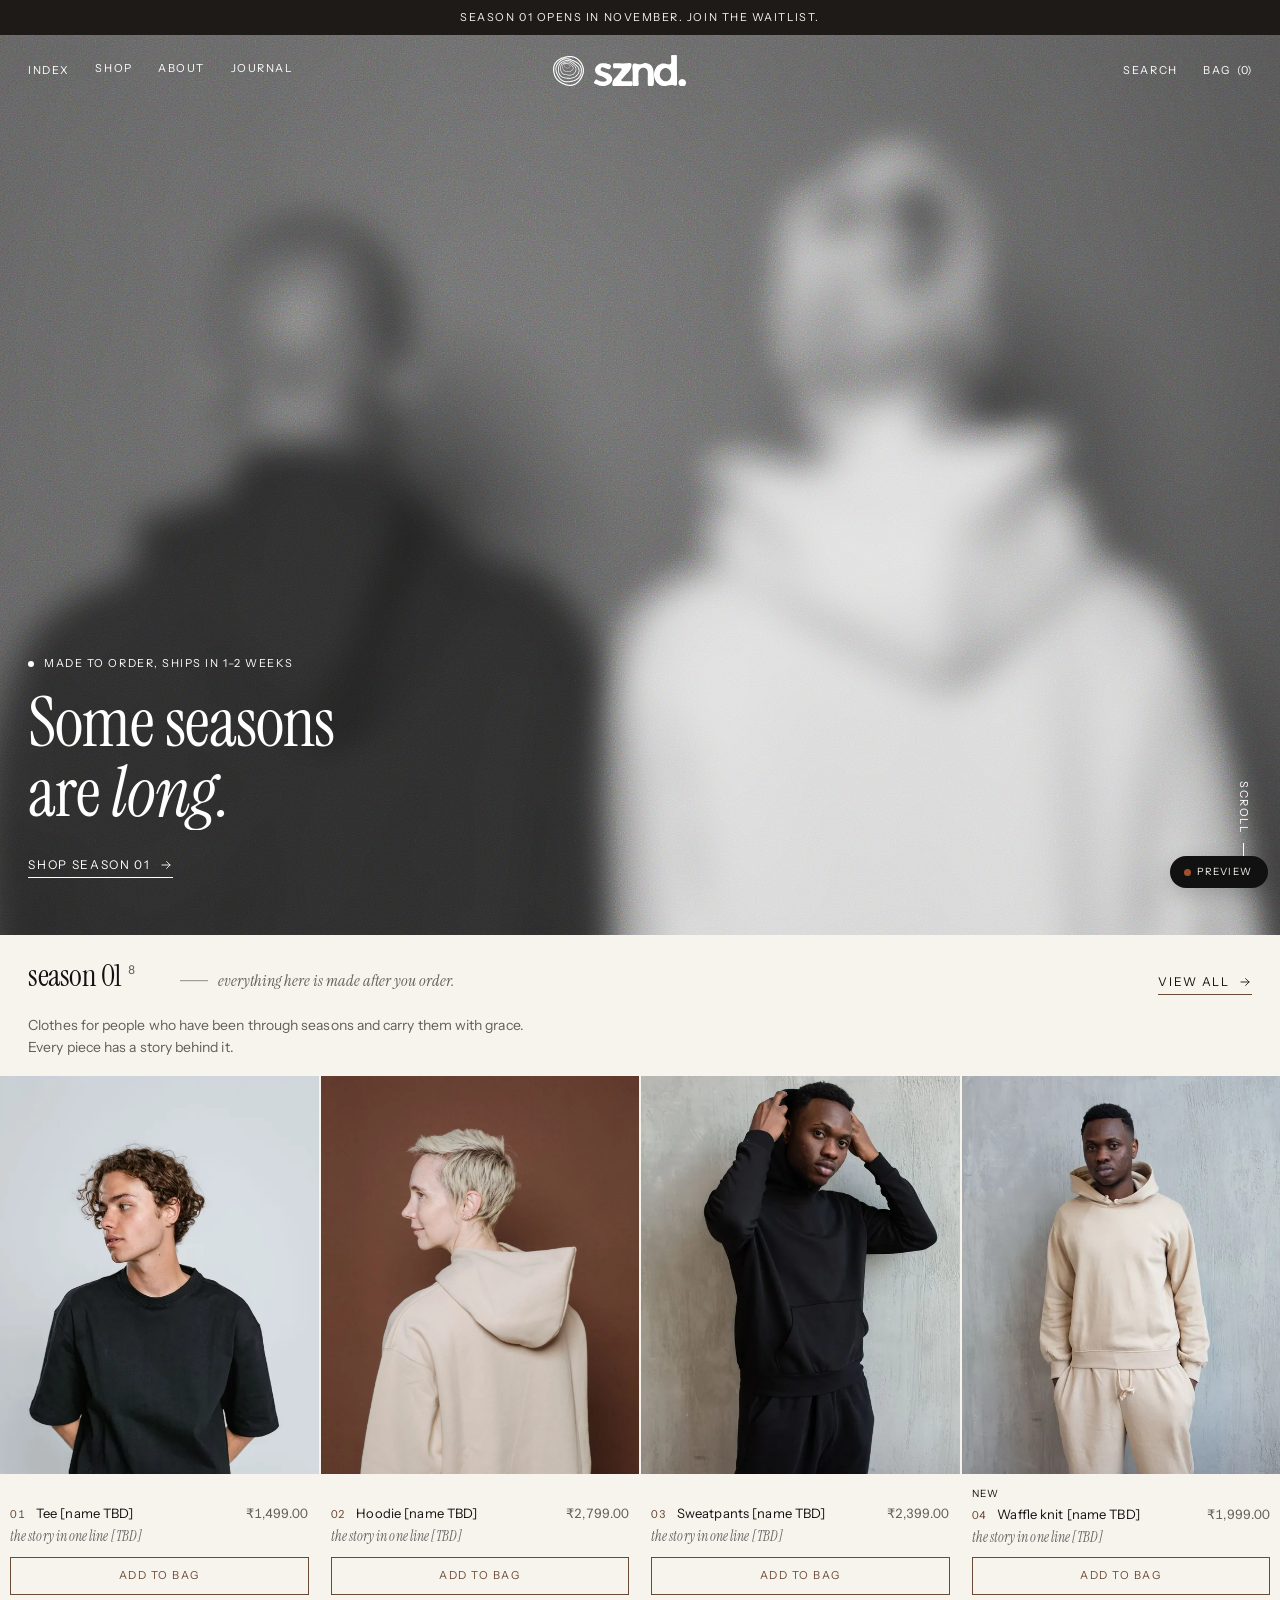
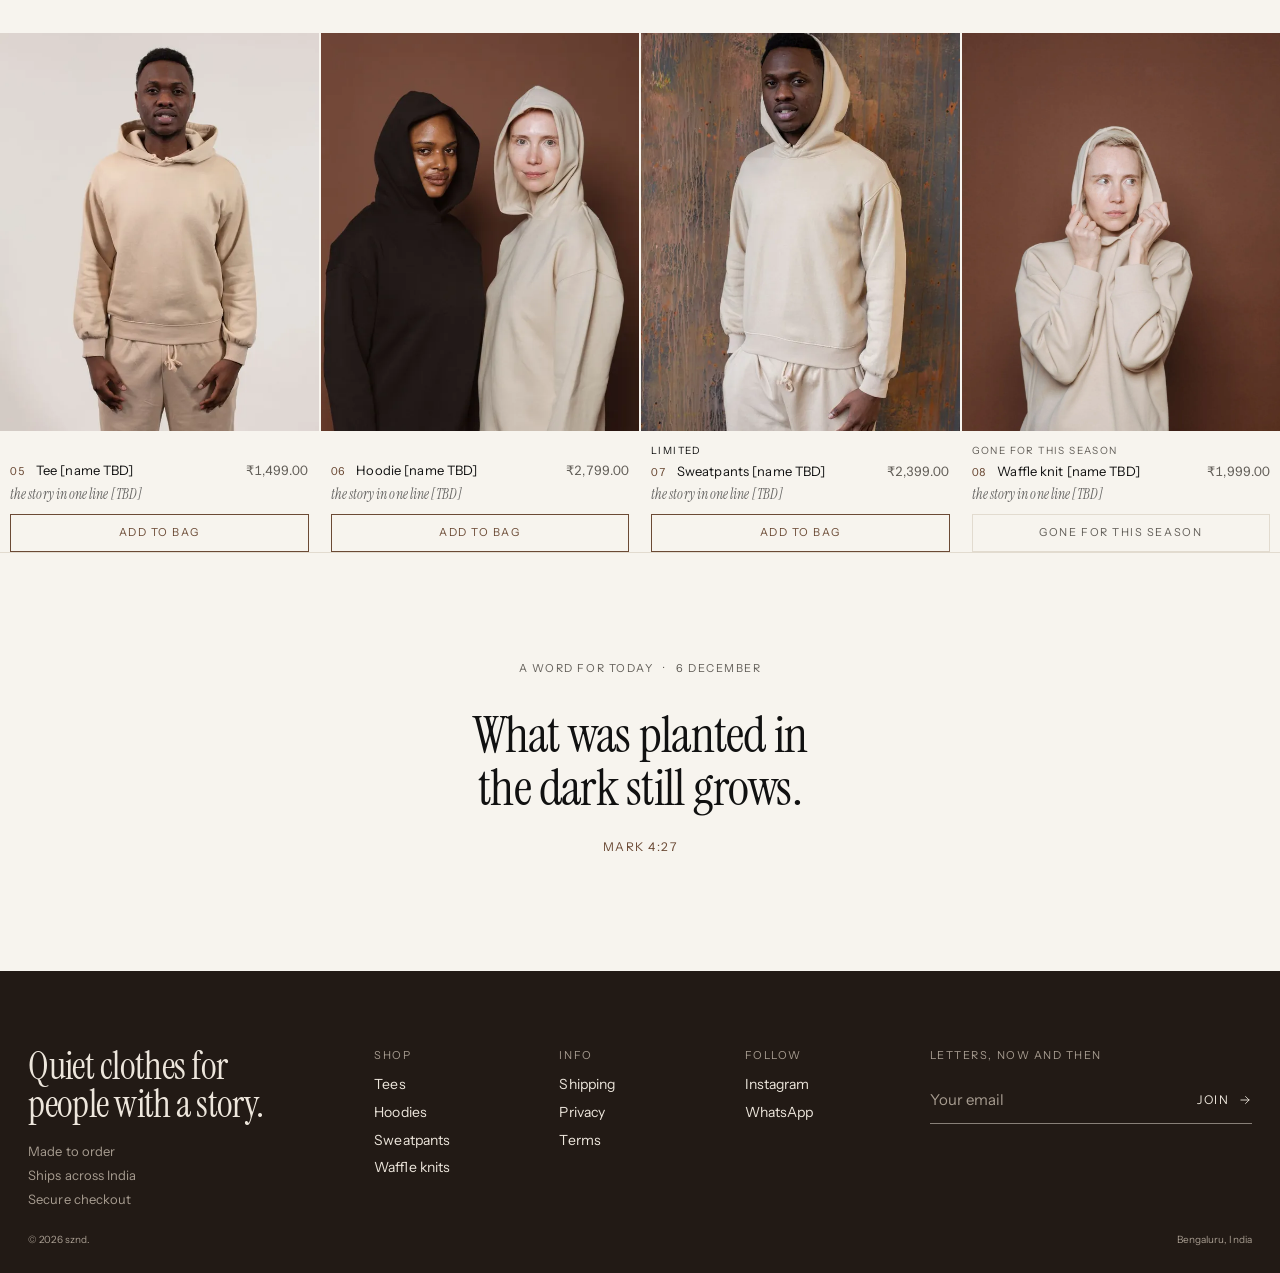
==== commit 82bdeb31: "Preview: photo-free mode for before the shoot (brand wall hero) - ?photos=off (or Preview pill > pho" ====
--- a/index.html
+++ b/index.html
@@ -1050,7 +1050,7 @@
 .hero .link-arrow, .hero .u-hover, .tile .u-hover, .tile .link-arrow, .site-footer--evening .link-arrow, .site-footer--evening .u-hover { background-image: linear-gradient(currentColor, currentColor); }
 </style>
 <style>html[data-season='winter']{--season-dot:#6E7A86}html[data-season='spring']{--season-dot:#8F9A76}html[data-season='summer']{--season-dot:#C2953C}html[data-season='autumn']{--season-dot:#9A4B2A}</style>
-<script>(function(){var B=['fusion','rings','ripple','contours','none'],b='fusion';try{var q=new URLSearchParams(location.search).get('brand');if(B.indexOf(q)>-1){b=q;localStorage.setItem('pvBrand',q);}else{var v=localStorage.getItem('pvBrand');if(B.indexOf(v)>-1)b=v;}}catch(e){}document.documentElement.setAttribute('data-brand',b);window.PV_BRANDS=B;})();</script><link rel="icon" type="image/png" sizes="32x32" data-brand-icon="favicon-32"><link rel="icon" type="image/png" sizes="192x192" data-brand-icon="favicon-192"><link rel="apple-touch-icon" data-brand-icon="apple-touch-icon-180"><script>(function(){var b=document.documentElement.getAttribute('data-brand');document.querySelectorAll('[data-brand-icon]').forEach(function(l){l.href='img/brand/'+(b==='none'?'fusion':b)+'/'+l.getAttribute('data-brand-icon')+'.png';});})();</script><script>try{if(localStorage.getItem('pvLook')!=='current')document.documentElement.classList.add('look-brown');}catch(e){}</script><script>document.documentElement.setAttribute('data-season',['winter','winter','spring','spring','spring','summer','summer','summer','autumn','autumn','autumn','winter'][new Date().getMonth()]);try{var h=location.hash.replace('#','');if((h===''||h==='home')&&!sessionStorage.getItem('szndIntro')&&!matchMedia('(prefers-reduced-motion: reduce)').matches){sessionStorage.setItem('szndIntro','1');document.documentElement.classList.add('intro-on');}else document.documentElement.classList.add('intro-seen');}catch(e){document.documentElement.classList.add('intro-seen');}</script>
+<script>(function(){var B=['fusion','rings','ripple','contours','none'],b='fusion';try{var q=new URLSearchParams(location.search).get('brand');if(B.indexOf(q)>-1){b=q;localStorage.setItem('pvBrand',q);}else{var v=localStorage.getItem('pvBrand');if(B.indexOf(v)>-1)b=v;}}catch(e){}document.documentElement.setAttribute('data-brand',b);window.PV_BRANDS=B;})();</script><link rel="icon" type="image/png" sizes="32x32" data-brand-icon="favicon-32"><link rel="icon" type="image/png" sizes="192x192" data-brand-icon="favicon-192"><link rel="apple-touch-icon" data-brand-icon="apple-touch-icon-180"><script>(function(){var b=document.documentElement.getAttribute('data-brand');document.querySelectorAll('[data-brand-icon]').forEach(function(l){l.href='img/brand/'+(b==='none'?'fusion':b)+'/'+l.getAttribute('data-brand-icon')+'.png';});})();</script><script>(function(){var v='on';try{var q=new URLSearchParams(location.search).get('photos');if(q==='off'||q==='on'){v=q;localStorage.setItem('pvPhotos',q);}else if(localStorage.getItem('pvPhotos')==='off')v='off';}catch(e){}document.documentElement.setAttribute('data-photos',v);})();</script><script>try{if(localStorage.getItem('pvLook')!=='current')document.documentElement.classList.add('look-brown');}catch(e){}</script><script>document.documentElement.setAttribute('data-season',['winter','winter','spring','spring','spring','summer','summer','summer','autumn','autumn','autumn','winter'][new Date().getMonth()]);try{var h=location.hash.replace('#','');if((h===''||h==='home')&&!sessionStorage.getItem('szndIntro')&&!matchMedia('(prefers-reduced-motion: reduce)').matches){sessionStorage.setItem('szndIntro','1');document.documentElement.classList.add('intro-on');}else document.documentElement.classList.add('intro-seen');}catch(e){document.documentElement.classList.add('intro-seen');}</script>
 <style>
 /* =====================================================================
    v5: calmer type, the shop above the fold, the About hero with the logo,
@@ -1455,7 +1455,7 @@
 <!-- HOME -->
 <div class="view" data-view="home">
   <section class="hero hero--full hero--light hero--bottom-left hero--first hero--develop" data-develop>
-    <div class="hero__media"><img class="hero__media-el hero__media-el--mobile" src="img/hero-mobile.webp" alt="" fetchpriority="high"><img class="hero__media-el hero__media-el--desktop" src="img/hero-desktop.webp" alt="" fetchpriority="high" style="object-position:50% 30%"><span class="hero__shade" style="--shade: .35"></span></div>
+    <div class="hero__media"><div class="hero__wall" aria-hidden="true"><span class="brand-mark"></span></div><img class="hero__media-el hero__media-el--mobile" src="img/hero-mobile.webp" alt="" fetchpriority="high"><img class="hero__media-el hero__media-el--desktop" src="img/hero-desktop.webp" alt="" fetchpriority="high" style="object-position:50% 30%"><span class="hero__shade" style="--shade: .35"></span></div>
     <a class="hero__cover-link" href="#shop" tabindex="-1" aria-hidden="true"></a>
     <div class="hero__content">
       <p class="hero__count" data-countdown data-start="2026-11-06 10:00" data-end="2026-11-12 23:59" data-before="season 01 opens in" data-during="season 01 is open" data-after="made to order, ships in 1–2 weeks" hidden><span class="hero__count-dot" aria-hidden="true"></span><span data-cd-label></span><span class="hero__count-time" data-cd-time></span></p>
@@ -2050,6 +2050,7 @@
     var p = byId[id] || byId['hoodie-brown'];
     var v = document.querySelector('.view[data-view="product"]');
     var i = P.indexOf(p);
+    v.setAttribute('data-color', p.color);
     var q = function (sel) { return v.querySelector(sel); };
     q('.product__info .label').textContent = 'season 01 · no. ' + ('0' + (i + 1)).slice(-2);
     q('.product__title').innerHTML = TYPE[p.type] + ' <em>[name TBD]</em>';
@@ -3303,6 +3304,11 @@
     <span class="pv-look__label">look</span>
     <button type="button" data-pv-look="current">Current</button>
     <button type="button" data-pv-look="brown">New brown</button>
+  </div>
+  <div class="pv-look__row">
+    <span class="pv-look__label">photos</span>
+    <button type="button" data-pv-photos="on">On</button>
+    <button type="button" data-pv-photos="off">None yet</button>
     <button type="button" class="pv-look__replay" data-pv-replay title="Play the opening screen again">Replay opening</button>
   </div>
 </div>
@@ -3315,6 +3321,26 @@
 .pv-look button i { width: 7px; height: 7px; border-radius: 50%; display: inline-block; }
 .pv-look button[aria-pressed="true"] { background: #F7F4EE; color: #111; opacity: 1; }
 .pv-look .pv-look__replay { opacity: 0.6; text-decoration: underline; text-underline-offset: 3px; }
+/* Photos: none yet (preview of the shop before the shoot) */
+html:not([data-photos="off"]) .hero__wall { display: none; }
+html[data-photos="off"] :is(.hero__media-el, .about-hero__img, .index__img, .spread__img, img.pv-img, .story-hold img) { visibility: hidden !important; }
+html[data-photos="off"] .hero__shade { display: none; }
+html[data-photos="off"] :is(.card__media, .gallery__zoom, .lightbox__item, .mega__promo > span, .post-card__media, .mini-line__img, .cart-line__img, .pair__img, .predictive__img, .colors__item, .sticky-buy__img, .spread__media, [data-pv-index-media]) { background: var(--tone, #E8E0D2) !important; }
+html[data-photos="off"] :is(.card__media, .gallery__zoom, .spread__media)::after { content: ""; position: absolute; left: 50%; top: 50%; width: 28%; aspect-ratio: var(--mark-ar, 1); transform: translate(-50%, -50%); background: var(--tone-ink, #6E4535); opacity: 0.16; -webkit-mask: var(--brand-mark) center / contain no-repeat; mask: var(--brand-mark) center / contain no-repeat; pointer-events: none; }
+html[data-photos="off"] .gallery__zoom { display: block; width: 100%; aspect-ratio: 4 / 5; }
+html[data-photos="off"] .about-hero { background: var(--about-bg); }
+html[data-photos="off"] .about-hero::before { content: ""; position: absolute; z-index: 0; pointer-events: none; height: min(130vh, 130vw); aspect-ratio: var(--mark-ar, 1); right: -14vw; bottom: -38%; background: var(--about-logo, #F7F4EE); opacity: 0.08; -webkit-mask: var(--brand-mark) center / contain no-repeat; mask: var(--brand-mark) center / contain no-repeat; }
+html[data-photos="off"] .note--photo { color: var(--tone-ink, #6E4535); text-shadow: none; }
+html[data-photos="off"] [data-color="black"] { --tone: #2B2724; --tone-ink: #F7F4EE; }
+html[data-photos="off"] [data-color="brown"] { --tone: #6E4535; --tone-ink: #F7F4EE; }
+html[data-photos="off"] [data-color="acid wash"] { --tone: #8C8883; --tone-ink: #F7F4EE; }
+html[data-photos="off"] [data-color="off white"] { --tone: #E8E0D2; --tone-ink: #6E4535; }
+html[data-photos="off"] .colors__item[title="black"] { --tone: #2B2724; }
+html[data-photos="off"] .colors__item[title="brown"] { --tone: #6E4535; }
+html[data-photos="off"] .colors__item[title="acid wash"] { --tone: #8C8883; }
+html[data-photos="off"] .colors__item[title="off white"] { --tone: #E8E0D2; }
+html[data-photos="off"] .spread__media { --tone: #6E4535; --tone-ink: #F7F4EE; overflow: hidden; }
+html[data-photos="off"] .spread__media::after { width: 120%; left: 62%; top: 58%; opacity: 0.1; }
 .pv-look__toggle { opacity: 1 !important; padding: 7px 12px 7px 10px !important; }
 .pv-look__toggle i { background: var(--brand-season, #A4502F); }
 .pv-look[data-open="false"] { padding: 4px; }
@@ -3354,6 +3380,14 @@
   };
   document.querySelectorAll('[data-pv-look]').forEach(function (b) { b.addEventListener('click', function () { setLook(b.getAttribute('data-pv-look')); }); });
   document.querySelectorAll('[data-pv-brand]').forEach(function (b) { b.addEventListener('click', function () { setBrand(b.getAttribute('data-pv-brand')); }); });
+  var setPhotos = function (v) {
+    root.setAttribute('data-photos', v);
+    try { localStorage.setItem('pvPhotos', v); } catch (e) {}
+    press('data-pv-photos', v);
+    window.dispatchEvent(new Event('resize'));
+  };
+  document.querySelectorAll('[data-pv-photos]').forEach(function (b) { b.addEventListener('click', function () { setPhotos(b.getAttribute('data-pv-photos')); }); });
+  press('data-pv-photos', root.getAttribute('data-photos'));
   var r = document.querySelector('[data-pv-replay]');
   if (r) r.addEventListener('click', replay);
   var v = 'brown'; try { v = localStorage.getItem('pvLook') || 'brown'; } catch (e) {}
--- a/assets/sznd-polish.css
+++ b/assets/sznd-polish.css
@@ -97,3 +97,42 @@
 @media (prefers-reduced-motion: reduce) {
   ::view-transition-group(*), ::view-transition-old(*), ::view-transition-new(*) { animation: none !important; }
 }
+
+/* ---------- 7. Brand wall: a first screen without a photo ---------- */
+/* Shopify: the hero shows this when it has no image or video, or when "Use the brand wall"
+   is ticked. Upload a photo (and untick) to go back. */
+.hero__wall { position: absolute; inset: 0; overflow: hidden; background: var(--wall, var(--brown, #6E4535)); color: var(--wall-ink, #F7F4EE); }
+.hero__wall .brand-mark { position: absolute; height: min(150vh, 150vw); top: 50%; right: -16vw; transform: translateY(-50%); opacity: 0.1; }
+.hero__wall::after { content: ""; position: absolute; inset: 0; background: radial-gradient(120% 90% at 85% 50%, transparent 0 40%, rgba(30, 26, 23, 0.28) 100%); pointer-events: none; }
+@media (max-width: 749px) {
+  .hero__wall .brand-mark { height: 135vw; right: auto; left: 58%; top: 36%; transform: translate(-50%, -50%); }
+}
+@media (prefers-reduced-motion: no-preference) {
+  .hero__wall .brand-mark { animation: wallIn 2.4s cubic-bezier(.2,.7,.1,1) both, wallBreath 16s ease-in-out 2.4s infinite alternate; }
+  @keyframes wallIn { from { opacity: 0; scale: 0.92; } }
+  @keyframes wallBreath { to { scale: 1.035; rotate: 2deg; } }
+}
+.hero:has(.hero__wall) .hero__shade { display: none; }
+
+/* About hero with no photo: brown, the logo, and the mark large in the corner. */
+.about-hero:not(:has(.about-hero__img))::before, .about-hero--wall::before {
+  content: ""; position: absolute; z-index: 0; pointer-events: none;
+  height: min(130vh, 130vw); aspect-ratio: var(--mark-ar, 1); right: -14vw; bottom: -38%;
+  background: var(--about-logo, #F7F4EE); opacity: 0.08;
+  -webkit-mask: var(--brand-mark) center / contain no-repeat; mask: var(--brand-mark) center / contain no-repeat;
+}
+html[data-brand='none'] .about-hero::before { display: none; }
+
+/* Products with no photo yet: a calm panel in the garment's colour with the mark, not an empty box. */
+.card__media .placeholder, .gallery__item .placeholder { position: relative; background: var(--tone, #E8E0D2); }
+.card__media .placeholder::after, .gallery__item .placeholder::after {
+  content: ""; position: absolute; left: 50%; top: 50%; width: 30%; aspect-ratio: var(--mark-ar, 1); transform: translate(-50%, -50%);
+  background: var(--tone-ink, #6E4535); opacity: 0.16;
+  -webkit-mask: var(--brand-mark) center / contain no-repeat; mask: var(--brand-mark) center / contain no-repeat;
+}
+.gallery__item .placeholder { aspect-ratio: 4 / 5; height: auto; }
+.spread__media .placeholder { position: relative; display: block; min-height: 60vh; overflow: hidden; background: var(--brown, #6E4535); }
+.spread__media .placeholder::after {
+  content: ""; position: absolute; left: 62%; top: 58%; width: 120%; aspect-ratio: var(--mark-ar, 1); transform: translate(-50%, -50%);
+  background: #F7F4EE; opacity: 0.1; -webkit-mask: var(--brand-mark) center / contain no-repeat; mask: var(--brand-mark) center / contain no-repeat;
+}
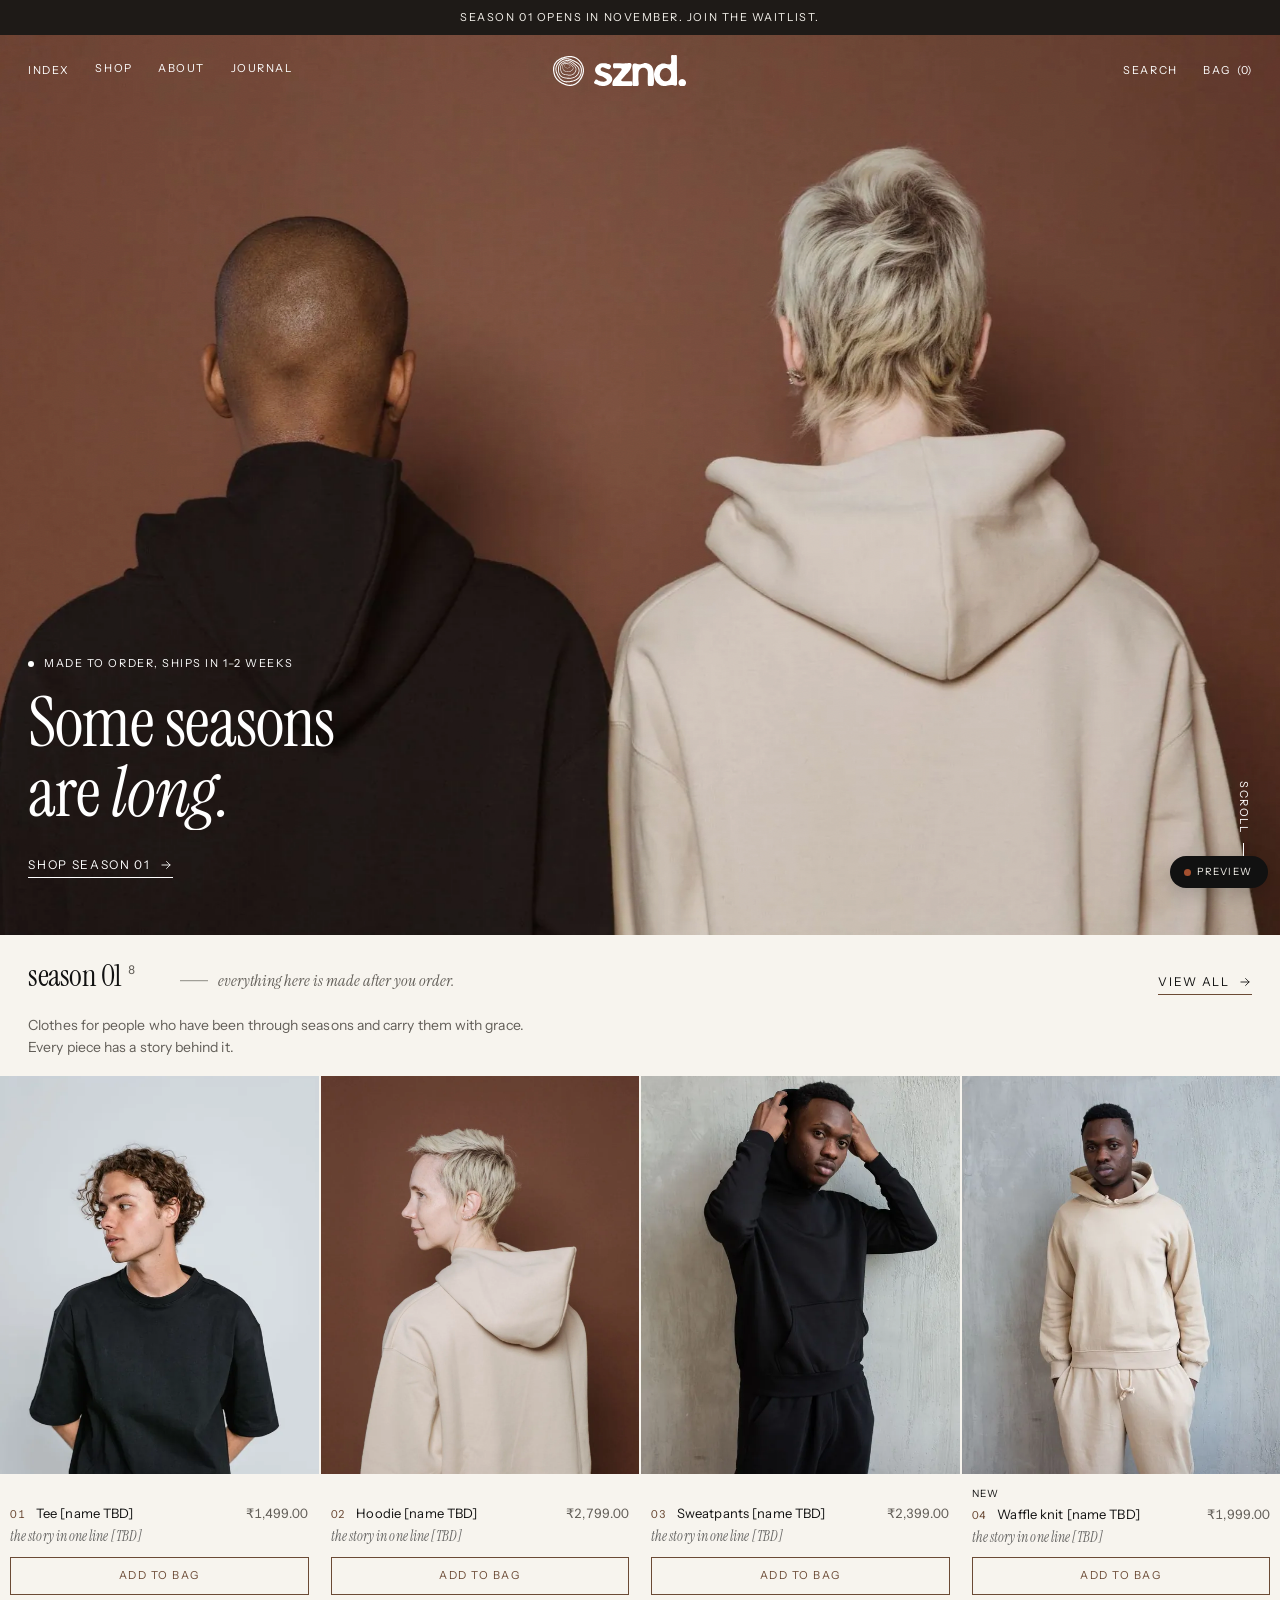
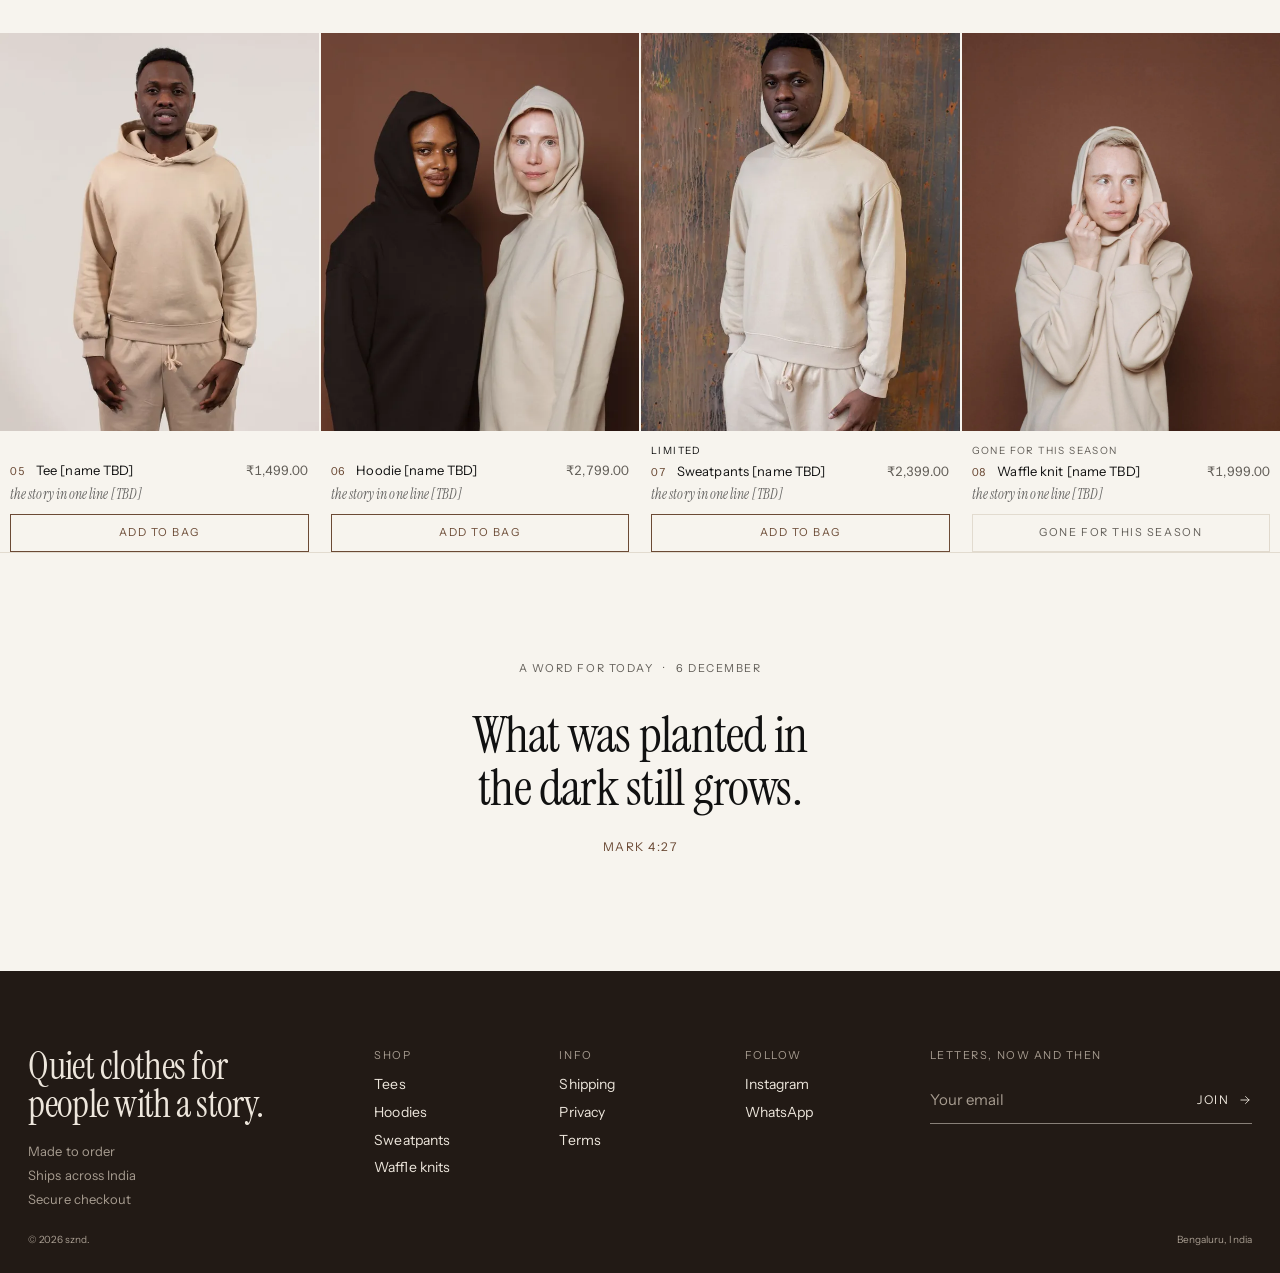
==== commit b9e715d5: "Preview: version the polish CSS/JS links so phones don't keep a stale copy Co-Authored-By: Claude Op" ====
--- a/index.html
+++ b/index.html
@@ -1411,7 +1411,7 @@
 /* v5s: top bar in the brown look is warm near-black so it stands apart from the brown wall in the hero */
 .look-brown .announcement { background: #1E1A17; color: var(--on-brown); }
 </style>
-<link rel="stylesheet" href="assets/sznd-polish.css">
+<link rel="stylesheet" href="assets/sznd-polish.css?v=10">
 <div class="intro" data-intro aria-hidden="true"><div class="intro__mark"><span class="intro__sym"><span class="brand-mark"></span></span><svg xmlns="http://www.w3.org/2000/svg" viewBox="0 0 2000 688" fill="currentColor" class="logo-svg" aria-hidden="true" focusable="false"><g class="logo-letters"><path d="M0 0 C3.73 0.86 7.5 1.04 11.32 1.23 C12.15 1.27 12.98 1.31 13.83 1.36 C20.87 1.63 28.63 1.7 35.07 -1.52 C39.16 -1.78 43.24 -1.79 47.34 -1.82 C49.37 -1.83 51.39 -1.88 53.42 -1.92 C54.7 -1.93 55.99 -1.94 57.31 -1.95 C57.9 -1.95 57.9 -1.95 60.87 -1.99 C64.73 -1.42 66.28 -0.17 69.07 2.48 C69.96 3.3 70.85 4.13 71.76 4.98 C80 13.89 78.37 30.8 78.33 42.19 C78.33 43.59 78.34 45 78.34 46.4 C78.35 50.22 78.35 54.04 78.34 57.85 C78.34 61.99 78.35 66.13 78.36 70.27 C78.37 77.46 78.38 84.65 78.38 91.84 C78.38 102.37 78.39 112.91 78.41 123.44 C78.44 140.73 78.47 158.01 78.49 175.3 C78.49 176.33 78.49 177.36 78.49 178.43 C78.5 189.8 78.51 201.17 78.52 212.53 C78.54 239.53 78.57 266.53 78.62 293.53 C78.63 295.51 78.63 297.49 78.64 299.47 C78.75 358.24 79.35 416.97 81.03 475.72 C81.75 500.78 82.21 525.83 82.22 550.91 C82.22 552.98 82.22 555.05 82.22 557.12 C82.26 644.84 82.26 644.84 70.07 658.48 C64.87 663.68 58.32 664.71 51.19 664.81 C50.51 664.8 49.83 664.8 49.13 664.79 C48.41 664.79 47.69 664.79 46.95 664.78 C37.21 664.6 27.08 663.26 18.07 659.48 C16.37 659.01 14.66 658.57 12.95 658.17 C9.31 657.3 5.72 656.39 2.15 655.28 C-8.12 652.18 -18.34 650.67 -28.99 649.67 C-29.66 649.6 -30.32 649.54 -31.01 649.47 C-63.58 646.46 -94.14 651.84 -124.77 662.67 C-148.16 670.86 -171.07 676.26 -195.93 675.48 C-197.49 675.46 -199.05 675.44 -200.62 675.42 C-214.46 675.14 -227.49 672.72 -240.93 669.48 C-241.71 669.29 -242.48 669.11 -243.28 668.92 C-251.11 667.03 -258.56 664.72 -265.93 661.48 C-266.27 661.34 -266.27 661.34 -267.98 660.62 C-283.82 653.83 -298.97 645.59 -312.93 635.48 C-313.82 634.85 -314.72 634.22 -315.64 633.58 C-321.43 629.48 -326.75 625.1 -331.93 620.26 C-333.93 618.48 -333.93 618.48 -335.93 617.48 C-335.93 616.82 -335.93 616.16 -335.93 615.48 C-336.51 615.22 -337.09 614.97 -337.69 614.71 C-344.6 610.92 -349.86 603.4 -354.93 597.48 C-355.4 596.95 -355.86 596.42 -356.35 595.88 C-364.98 586.06 -372.25 575.7 -378.93 564.48 C-379.12 564.18 -379.12 564.18 -380.09 562.68 C-383.53 557.36 -386.27 551.84 -388.93 546.1 C-389.76 544.32 -390.59 542.55 -391.43 540.77 C-391.84 539.89 -392.25 539.01 -392.67 538.11 C-393.91 535.51 -395.21 532.96 -396.53 530.4 C-398.85 525.76 -400.7 521.07 -402.37 516.17 C-402.51 515.74 -402.51 515.74 -403.26 513.57 C-417.89 470.28 -425.58 418.13 -413.64 373.26 C-412.91 370.4 -412.47 367.59 -412.05 364.67 C-410.95 357.68 -408.76 351.12 -406.55 344.42 C-405.62 341.54 -404.78 338.63 -403.93 335.73 C-402.01 329.46 -399.55 323.48 -396.93 317.48 C-396.47 316.37 -396 315.27 -395.53 314.13 C-393.79 310.15 -391.89 306.29 -389.93 302.42 C-389.76 302.08 -389.76 302.08 -388.89 300.35 C-388.22 299.02 -387.54 297.68 -386.87 296.34 C-386.02 294.65 -385.19 292.95 -384.36 291.25 C-383.06 288.74 -381.67 286.48 -380.05 284.17 C-378.03 281.2 -376.22 278.23 -374.55 275.04 C-371.64 269.67 -367.81 265.17 -363.93 260.48 C-363.35 259.72 -362.76 258.97 -362.16 258.19 C-357.87 252.62 -353.22 247.43 -348.43 242.29 C-347.81 241.63 -347.19 240.96 -346.56 240.28 C-338.47 231.68 -329.35 224.54 -319.93 217.48 C-319.49 217.15 -319.49 217.15 -317.29 215.49 C-312.19 211.78 -306.96 208.81 -301.26 206.08 C-298.83 204.91 -296.43 203.71 -294.03 202.47 C-286.15 198.39 -278.45 195.02 -269.93 192.48 C-268.36 191.96 -266.8 191.44 -265.24 190.92 C-264.52 190.68 -263.79 190.44 -263.05 190.19 C-261.67 189.73 -260.3 189.24 -258.94 188.73 C-252.6 186.43 -246.12 185.29 -239.5 184.13 C-237.66 183.79 -235.82 183.45 -234.02 182.96 C-231.64 182.41 -229.4 182.27 -226.96 182.16 C-226 182.12 -225.05 182.08 -224.06 182.03 C-223.05 182 -222.03 181.96 -220.99 181.92 C-220.47 181.9 -220.47 181.9 -217.84 181.79 C-214.87 181.68 -211.9 181.58 -208.93 181.48 C-207.65 181.43 -206.37 181.39 -205.05 181.35 C-195.32 181.18 -184.97 181.67 -175.93 185.48 C-174.48 185.81 -173.02 186.1 -171.55 186.35 C-163.08 187.97 -154.78 190.37 -146.49 192.74 C-138.12 195.13 -129.82 197.24 -121.26 198.8 C-117.93 199.48 -117.93 199.48 -114.42 200.52 C-99.2 204.69 -78.02 204.56 -64.01 196.83 C-61.22 195.02 -59.08 193.01 -56.93 190.48 C-56.25 189.72 -55.57 188.95 -54.87 188.17 C-45.23 174.81 -44.78 157.73 -44.73 141.81 C-44.72 140.47 -44.71 139.13 -44.7 137.79 C-44.69 134.21 -44.68 130.64 -44.68 127.07 C-44.68 125.59 -44.68 124.11 -44.67 122.63 C-44.65 104.9 -44.74 87.27 -46.43 69.6 C-47.51 58.22 -48.3 46.93 -48.41 35.49 C-48.42 33.97 -48.44 32.45 -48.48 30.93 C-48.68 20.59 -47.47 13.6 -40.49 5.73 C-28.84 -2.76 -13.5 -3.65 0 0 Z M-228.93 302.48 C-229.27 302.74 -229.27 302.74 -231.02 304.05 C-244.85 314.54 -256.58 327.03 -265.79 341.72 C-266.96 343.52 -268.2 345.24 -269.47 346.96 C-272.01 350.48 -274.01 354.15 -275.93 358.04 C-276.1 358.39 -276.1 358.39 -276.97 360.13 C-279.67 365.7 -281.85 371.33 -283.82 377.2 C-284.64 379.62 -285.5 381.99 -286.43 384.38 C-295.96 409.81 -295.06 442.84 -286.93 468.48 C-286.59 469.65 -286.26 470.83 -285.92 472.04 C-283.73 479.26 -280.46 485.83 -276.93 492.48 C-276.47 493.4 -276 494.31 -275.53 495.26 C-272.31 501.46 -268.52 506.94 -264.24 512.46 C-261.23 516.39 -258.39 520.44 -255.56 524.49 C-255.02 525.15 -254.48 525.8 -253.93 526.48 C-253.27 526.48 -252.61 526.48 -251.93 526.48 C-251.67 527.07 -251.41 527.67 -251.15 528.28 C-249.82 530.67 -248.52 531.93 -246.43 533.67 C-243.26 536.34 -240.2 539.08 -237.18 541.92 C-228.11 550.11 -217.35 557.05 -205.93 561.48 C-204.93 561.87 -203.93 562.27 -202.9 562.67 C-180.61 571.07 -156.79 572.63 -133.93 565.48 C-132.81 565.16 -131.7 564.83 -130.55 564.5 C-125.09 562.82 -120.14 560.79 -115.24 557.85 C-112.93 556.48 -112.93 556.48 -110.3 555.17 C-95.9 547.65 -81.86 533.95 -73.37 520.1 C-72.79 519.17 -72.22 518.24 -71.63 517.28 C-71.07 516.36 -70.51 515.43 -69.93 514.48 C-69.38 513.59 -68.83 512.71 -68.26 511.8 C-65.39 507.14 -62.92 502.59 -60.93 497.48 C-60.55 496.55 -60.17 495.61 -59.78 494.65 C-56.62 486.73 -53.88 478.79 -51.93 470.48 C-51.84 470.09 -51.84 470.09 -51.37 468.15 C-44.79 439.43 -44.25 403.45 -54.26 375.46 C-54.93 373.48 -55.42 371.52 -55.87 369.48 C-56.77 365.7 -58.22 362.35 -59.86 358.83 C-60.97 356.39 -61.92 353.92 -62.87 351.42 C-64.74 346.71 -67.13 342.69 -69.93 338.48 C-70.47 337.61 -71 336.75 -71.56 335.85 C-86.75 311.38 -107.26 294.13 -134.93 285.48 C-135.33 285.34 -135.33 285.34 -137.37 284.66 C-138.19 284.4 -139.02 284.13 -139.87 283.85 C-140.6 283.61 -141.33 283.37 -142.08 283.13 C-172.11 276.29 -204.67 283.86 -228.93 302.48 Z "  transform="translate(1723.92822265625,1.521240234375)"/><path d="M0 0 C0.73 0 1.47 0 2.22 0.01 C25.97 0.1 52.66 1.19 74.88 10.31 C76.22 10.64 77.58 10.93 78.94 11.19 C87.39 12.98 95.49 16.05 103.46 19.32 C105.03 19.97 106.61 20.6 108.19 21.21 C119.79 25.7 131.12 31.06 141.88 37.31 C142.81 37.86 143.75 38.4 144.71 38.96 C152.39 43.62 162.29 50.17 164.88 59.31 C166.61 73.32 162.08 84.58 154.88 96.31 C154.61 96.74 154.61 96.74 153.29 98.92 C135.74 127.1 135.74 127.1 120.06 130.92 C100.46 134.41 83.5 129.28 65.88 121.31 C64.4 120.66 62.92 120.02 61.44 119.38 C57.36 117.57 53.39 115.59 49.43 113.56 C46.29 112.03 43.09 110.67 39.88 109.31 C32.3 106.07 24.77 102.83 17.44 99.06 C12.67 96.64 8.03 94.72 2.88 93.31 C1.9 93.05 0.93 92.78 -0.08 92.5 C-13.42 89.14 -27.17 87.22 -39.88 93.72 C-50.69 100.7 -57.45 111.55 -62.12 123.31 C-64.24 134.55 -63.96 144.82 -57.45 154.45 C-57.01 155.06 -56.58 155.68 -56.12 156.31 C-55.44 157.28 -54.76 158.25 -54.06 159.25 C-44 170.82 -29.08 177.95 -14.89 182.95 C-12.42 183.84 -9.98 184.8 -7.57 185.84 C-4.19 187.29 -0.81 188.48 2.69 189.62 C4 190.06 5.32 190.49 6.63 190.92 C7.32 191.14 8 191.37 8.71 191.6 C10.97 192.34 13.22 193.1 15.46 193.86 C23.55 196.6 31.61 199.19 39.88 201.31 C41.77 201.81 43.67 202.31 45.56 202.81 C46.39 203.03 47.22 203.25 48.07 203.47 C54.38 205.37 60.38 207.92 66.38 210.62 C71.11 212.74 75.85 214.71 80.74 216.44 C90.99 220.06 100.39 225.03 109.88 230.31 C111.01 230.95 112.15 231.58 113.32 232.23 C124.6 238.67 134.97 245.92 144.88 254.31 C145.53 254.85 146.19 255.38 146.87 255.93 C162.68 268.93 172.62 286.98 180.88 305.31 C181.09 305.8 181.09 305.8 182.21 308.25 C184.35 313.26 185.57 318.09 186.38 323.48 C186.88 326.31 186.88 326.31 187.9 329.76 C189.47 335.92 189.3 342.24 189.31 348.56 C189.31 348.89 189.31 348.89 189.32 350.57 C189.3 366.01 186.4 379.37 179.88 393.31 C179.47 394.2 179.06 395.08 178.64 395.99 C168.34 417.03 153.34 433.92 135.25 448.5 C134.93 448.76 134.93 448.76 133.33 450.05 C128.18 454.16 123.16 458.1 116.88 460.31 C116.88 460.97 116.88 461.63 116.88 462.31 C115.99 462.79 115.1 463.26 114.19 463.75 C113.6 464.06 113.01 464.38 112.41 464.7 C111.07 465.41 109.74 466.12 108.4 466.83 C104.8 468.74 101.22 470.67 97.66 472.64 C86.1 478.97 74.36 483.62 61.81 487.66 C59.8 488.34 57.85 489.1 55.88 489.88 C52.31 491.24 48.74 492.08 45.01 492.85 C42.87 493.31 42.87 493.31 39.69 494.31 C35.05 495.53 30.45 496.18 25.7 496.8 C23.26 497.13 20.82 497.48 18.39 497.88 C-0.53 500.76 -19.71 499.97 -38.62 497.5 C-39.26 497.42 -39.26 497.42 -42.47 497 C-49.27 496.04 -55.87 494.76 -62.5 492.98 C-65.1 492.32 -67.67 491.85 -70.31 491.44 C-78.1 490.09 -85.59 487.63 -93.12 485.31 C-94.3 484.96 -95.47 484.6 -96.68 484.24 C-117 478.07 -138.18 471.48 -156.96 461.42 C-159.34 460.2 -161.78 459.18 -164.24 458.14 C-199.46 442.79 -199.46 442.79 -206.12 427.31 C-206.46 426.98 -206.78 426.65 -207.12 426.31 C-207.2 424.79 -207.21 423.27 -207.19 421.75 C-207.18 420.92 -207.17 420.1 -207.16 419.25 C-207.15 418.61 -207.14 417.97 -207.12 417.31 C-206.47 417.31 -205.81 417.31 -205.12 417.31 C-204.99 416.73 -204.85 416.15 -204.71 415.55 C-202.01 405.24 -196.31 396.72 -190.14 388.15 C-188.55 385.91 -187.01 383.66 -185.48 381.38 C-172.08 361.38 -172.08 361.38 -162.81 358.62 C-144.37 356.48 -130.27 365.9 -115.21 375.3 C-111.3 377.72 -107.37 379.58 -103.12 381.31 C-100.37 382.49 -97.62 383.68 -94.88 384.88 C-94.17 385.18 -93.46 385.48 -92.73 385.79 C-89.67 387.13 -86.91 388.46 -84.12 390.31 C-82.29 390.95 -82.29 390.95 -80.25 391.5 C-79.49 391.7 -78.73 391.91 -77.95 392.12 C-77.16 392.33 -76.37 392.54 -75.56 392.75 C-74.02 393.16 -72.48 393.58 -70.93 394 C-70.15 394.21 -69.36 394.42 -68.55 394.64 C-66.09 395.32 -63.65 396.08 -61.21 396.84 C-55.95 398.43 -50.66 399.5 -45.25 400.44 C-44.75 400.52 -44.75 400.52 -42.24 400.96 C-32.54 402.54 -22.93 403.14 -13.12 403.31 C-11.82 403.34 -10.52 403.37 -9.18 403.4 C-5.49 403.44 -1.81 403.39 1.88 403.31 C2.21 403.31 2.21 403.31 3.93 403.29 C20.95 403.06 38.12 400.2 52.88 391.31 C53.71 390.83 54.54 390.36 55.4 389.86 C61.55 386.01 67.45 381.51 69.51 374.31 C70.75 367.48 69.92 361.53 66.88 355.31 C65.12 352.82 63.28 350.48 61.3 348.16 C59.88 346.31 59.88 346.31 59.88 344.31 C59.58 344.18 59.58 344.18 58.08 343.5 C55.87 342.31 54.38 341.08 52.56 339.38 C38.36 326.74 21.63 315.72 4.48 307.59 C1.93 306.34 -0.42 304.94 -2.81 303.44 C-14.71 296.11 -28.07 290.84 -41.06 285.81 C-41.82 285.52 -42.58 285.22 -43.37 284.92 C-47.06 283.49 -50.76 282.07 -54.48 280.69 C-56.86 279.79 -59.23 278.83 -61.56 277.81 C-67.23 275.43 -73.03 273.62 -78.94 271.94 C-83.67 270.53 -88.14 268.71 -92.66 266.75 C-95.23 265.68 -97.78 264.69 -100.4 263.75 C-110.63 260.02 -119.2 255.57 -128.12 249.31 C-129.14 248.65 -130.16 248 -131.21 247.32 C-134.05 245.36 -136.53 243.28 -139.06 240.94 C-141.85 238.37 -144.64 235.89 -147.62 233.56 C-153 229.02 -156.95 222.93 -161.12 217.31 C-161.73 216.54 -162.33 215.77 -162.96 214.97 C-167.93 208.61 -171.05 201.75 -174.12 194.31 C-174.44 193.57 -174.76 192.84 -175.09 192.07 C-177.81 185.62 -179.59 179.13 -181.12 172.31 C-181.47 171.06 -181.82 169.82 -182.18 168.53 C-183.81 161.12 -183.57 153.43 -183.56 145.88 C-183.56 145.07 -183.56 144.26 -183.56 143.43 C-183.53 131.35 -182.83 120.57 -178.12 109.31 C-177.85 108.6 -177.58 107.89 -177.3 107.16 C-170.67 89.95 -161.02 74.48 -148.12 61.31 C-147.05 60.05 -145.99 58.78 -144.94 57.5 C-135.06 46.24 -123.84 37.13 -111.12 29.31 C-110.27 28.76 -109.41 28.21 -108.52 27.65 C-95.7 19.63 -82.61 14.1 -68.12 9.91 C-66.38 9.39 -64.65 8.8 -62.93 8.21 C-60.04 7.29 -57.32 6.79 -54.31 6.38 C-47.76 5.43 -41.26 4.28 -34.75 3.09 C-33.21 2.83 -31.67 2.57 -30.12 2.31 C-29.11 2.14 -28.09 1.96 -27.04 1.78 C-18.01 0.35 -9.12 -0.05 0 0 Z "  transform="translate(207.125,176.6875)"/><path d="M0 0 C2.36 0.7 4.68 1.16 7.1 1.56 C13.48 2.77 19.3 5.25 25.29 7.68 C26.63 8.2 27.97 8.72 29.31 9.24 C30.66 9.76 32.01 10.28 33.35 10.81 C34.58 11.28 35.81 11.76 37.08 12.25 C39.89 13.5 41.92 14.77 44.29 16.68 C45.14 17.09 45.98 17.51 46.85 17.93 C55.77 22.47 64.63 28.24 72.29 34.68 C72.29 35.34 72.29 36 72.29 36.68 C72.88 36.95 73.47 37.22 74.08 37.49 C77.81 39.5 80.52 42.57 83.48 45.56 C84.15 46.23 84.82 46.91 85.51 47.6 C99.51 61.93 110.96 80.03 118.29 98.68 C118.48 99.15 118.48 99.15 119.44 101.53 C126.16 118.55 130.68 136.02 133.68 154.04 C134.02 156.05 134.37 158.06 134.81 160.05 C135.73 165.09 136.02 170.22 136.45 175.32 C136.89 180.2 137.48 184.99 138.29 189.82 C139.54 197.67 139.91 205.51 140.29 213.43 C140.41 215.84 140.54 218.25 140.66 220.65 C140.75 222.29 140.83 223.92 140.92 225.55 C141.31 233.29 141.8 241.02 142.29 248.74 C143.2 263.32 143.89 277.9 144.54 292.49 C144.91 300.95 145.31 309.4 145.86 317.85 C148.11 353.01 148.78 388.58 145.56 423.69 C145.3 426.56 145.07 429.43 144.85 432.3 C143.29 451.41 140.7 474.08 125.28 487.26 C120.85 490.36 116.95 490.39 111.67 490.33 C111.2 490.33 111.2 490.33 108.83 490.36 C105.74 490.38 102.65 490.36 99.56 490.35 C97.41 490.35 95.26 490.35 93.11 490.36 C88.6 490.37 84.1 490.36 79.59 490.33 C73.82 490.31 68.05 490.32 62.28 490.35 C57.84 490.37 53.4 490.36 48.95 490.35 C46.83 490.35 44.7 490.35 42.57 490.36 C39.6 490.38 36.62 490.36 33.65 490.33 C32.77 490.34 31.9 490.35 30.99 490.36 C26.63 490.28 24.83 490.1 21.29 487.35 C14.34 478.06 14.43 462.81 13.6 451.56 C13.49 450.13 13.37 448.7 13.25 447.28 C11.6 426.97 11.13 406.67 11.12 386.3 C11.12 383.88 11.11 381.47 11.11 379.06 C11.1 372.69 11.1 366.31 11.1 359.93 C11.1 355.98 11.1 352.02 11.1 348.07 C11.1 313.4 11.38 278.79 12.72 244.15 C14.18 206.24 14.18 206.24 12.1 187.81 C11.97 186.6 11.84 185.39 11.7 184.14 C9.99 169.6 6.55 155.96 0.29 142.68 C-0.14 141.71 -0.57 140.74 -1.01 139.74 C-10.62 119 -26.27 106.74 -47.14 98.3 C-70.67 89.99 -102.3 92.35 -124.76 102.74 C-128.51 104.55 -132.1 106.6 -135.71 108.68 C-136.49 109.1 -137.27 109.52 -138.08 109.95 C-145.62 114.14 -151.56 119.7 -157.71 125.68 C-158.57 126.52 -159.44 127.36 -160.33 128.23 C-171.18 139.43 -179.22 154.82 -183.71 169.68 C-183.98 170.56 -184.26 171.44 -184.54 172.34 C-186.25 178.2 -187.37 184.05 -188.21 190.09 C-188.53 192.37 -188.86 194.65 -189.22 196.93 C-190.8 207.43 -191.06 217.77 -191.12 228.37 C-191.14 230.27 -191.16 232.16 -191.18 234.06 C-191.23 239.08 -191.27 244.11 -191.31 249.14 C-191.34 253.31 -191.38 257.48 -191.42 261.64 C-191.5 271.9 -191.58 282.16 -191.65 292.42 C-191.69 298.19 -191.74 303.96 -191.8 309.73 C-192.03 332.46 -192.14 354.96 -189.8 377.59 C-181.2 460.8 -181.2 460.8 -193.71 481.68 C-198.99 487.32 -202.6 489.73 -210.34 490.15 C-211.72 490.23 -213.1 490.3 -214.48 490.38 C-216.63 490.5 -218.79 490.62 -220.94 490.73 C-228.57 491.14 -236.11 491.68 -243.68 492.72 C-252.15 493.86 -260.55 494.12 -269.08 494.12 C-269.85 494.12 -270.61 494.12 -271.39 494.12 C-285.13 494.1 -300.35 493.88 -311.24 484.22 C-317.26 477.91 -320.97 472.34 -322.46 463.62 C-322.6 462.93 -322.74 462.24 -322.88 461.54 C-324.01 455.12 -323.38 449.13 -322.71 442.68 C-322.48 439.95 -322.25 437.21 -322.03 434.48 C-321.9 432.99 -321.78 431.49 -321.65 430 C-321.59 429.25 -321.53 428.49 -321.46 427.71 C-320.9 421 -320.9 421 -320.72 418.76 C-320.59 417.22 -320.46 415.68 -320.33 414.14 C-319.97 409.8 -319.6 405.46 -319.22 401.12 C-315.45 357.68 -314.41 314.27 -314.4 270.69 C-314.4 267.48 -314.39 264.27 -314.39 261.06 C-314.36 236.41 -314.84 211.91 -316.48 187.31 C-316.79 182.41 -317.04 177.5 -317.27 172.59 C-317.35 171.09 -317.42 169.58 -317.49 168.07 C-317.53 167.36 -317.56 166.66 -317.6 165.93 C-318.13 155.34 -318.67 144.79 -319.77 134.24 C-322.6 106.97 -324.48 76.82 -319.71 49.68 C-319.59 48.97 -319.46 48.27 -319.33 47.54 C-316.39 31.36 -310.35 18.83 -298.27 7.37 C-282.13 -3.26 -263.43 -0.47 -245.48 3.13 C-234.78 5.36 -224.26 8.4 -213.72 11.31 C-204.34 13.89 -194.88 16.13 -185.4 18.31 C-184.45 18.53 -183.51 18.74 -182.54 18.97 C-163.12 23.39 -144.5 22.2 -125.71 15.68 C-124.85 15.41 -124 15.14 -123.12 14.86 C-119.92 13.85 -117 12.83 -114.01 11.28 C-110.05 9.36 -106.02 8.02 -101.83 6.68 C-95.38 4.59 -89.01 2.37 -82.69 -0.11 C-58.06 -9.52 -24.76 -8.05 0 0 Z "  transform="translate(1156.70947265625,182.317626953125)"/><path d="M0 0 C5.69 5.35 8.02 10.6 8.42 18.36 C8.52 38.02 4.5 56.91 -1.59 75.54 C-2.84 79.4 -3.98 83.29 -5.07 87.2 C-5.75 89.12 -5.75 89.12 -7.75 92.12 C-8.42 94.45 -9.08 96.78 -9.75 99.12 C-15.68 113.29 -22.79 127.62 -31.75 140.12 C-32.29 140.9 -32.83 141.68 -33.39 142.49 C-35.16 145.04 -36.95 147.58 -38.75 150.12 C-39.33 150.96 -39.92 151.8 -40.52 152.67 C-48.56 164.07 -58.01 174.38 -67.53 184.55 C-70.12 187.33 -72.65 190.14 -75.14 193.01 C-78.69 197.08 -82.36 201.01 -86.06 204.93 C-93.79 213.14 -101.43 221.42 -108.83 229.95 C-111.78 233.28 -114.81 236.55 -117.84 239.82 C-119.99 242.14 -122.02 244.47 -123.96 246.98 C-124.55 247.69 -125.14 248.39 -125.75 249.12 C-126.41 249.12 -127.07 249.12 -127.75 249.12 C-128.02 249.71 -128.28 250.3 -128.56 250.91 C-129.77 253.15 -131.03 254.68 -132.8 256.51 C-133.39 257.14 -133.99 257.76 -134.61 258.41 C-135.23 259.06 -135.86 259.7 -136.5 260.37 C-140.8 264.82 -144.71 269.31 -148.37 274.31 C-150.28 276.81 -152.48 278.93 -154.75 281.12 C-164.58 291.36 -174.4 301.69 -183.31 312.74 C-186.61 316.82 -190.07 320.55 -193.83 324.21 C-197.62 327.98 -201.24 331.98 -204.32 336.35 C-204.79 336.93 -205.27 337.52 -205.75 338.12 C-206.41 338.12 -207.07 338.12 -207.75 338.12 C-208.02 338.84 -208.29 339.56 -208.56 340.3 C-209.74 343.1 -211.19 345.52 -212.75 348.12 C-215.14 352.65 -215.55 357.1 -214.75 362.12 C-212.25 368.5 -207.64 372.83 -201.75 376.12 C-189.75 381.14 -177.64 380.61 -164.88 380.43 C-162.86 380.42 -160.84 380.41 -158.82 380.4 C-150.77 380.35 -142.78 380.2 -134.75 379.61 C-122.72 378.78 -110.66 378.95 -98.61 378.95 C-96 378.95 -93.39 378.94 -90.77 378.94 C-85.32 378.93 -79.87 378.93 -74.41 378.93 C-68.15 378.93 -61.88 378.92 -55.61 378.91 C-49.53 378.89 -43.45 378.89 -37.37 378.89 C-34.8 378.89 -32.24 378.88 -29.67 378.88 C-26.08 378.87 -22.49 378.87 -18.9 378.87 C-17.85 378.87 -16.81 378.86 -15.74 378.86 C6.59 378.95 6.59 378.95 14.25 386.12 C18.72 391.58 20.07 396.55 20.43 403.49 C20.46 403.93 20.46 403.93 20.62 406.16 C20.74 408.01 20.86 409.87 20.96 411.73 C21.12 414.52 21.32 417.3 21.52 420.08 C24.33 462.09 24.33 462.09 13.25 476.12 C7.7 482.12 1.4 485.31 -6.81 485.77 C-7.56 485.79 -8.31 485.81 -9.08 485.84 C-9.9 485.87 -10.72 485.91 -11.56 485.94 C-21.64 486.29 -31.72 485.97 -41.79 485.67 C-47.69 485.49 -53.59 485.34 -59.49 485.19 C-61.65 485.14 -63.8 485.08 -65.95 485.03 C-118.59 483.65 -171.21 482.98 -223.86 483.02 C-225.13 483.02 -226.4 483.02 -227.7 483.02 C-253.27 483.04 -278.83 483.09 -304.4 483.19 C-314.14 483.22 -323.89 483.25 -333.63 483.28 C-340.43 483.29 -347.24 483.32 -354.04 483.36 C-358.21 483.39 -362.38 483.4 -366.55 483.4 C-368.46 483.41 -370.38 483.42 -372.3 483.43 C-374.91 483.46 -377.53 483.46 -380.14 483.46 C-380.51 483.46 -380.51 483.46 -382.4 483.49 C-388.68 483.45 -394.73 482.12 -400.02 478.61 C-410.1 468.05 -410.06 456.04 -409.8 442.22 C-409.59 433.31 -409.05 424.88 -406.57 416.29 C-405.86 413.53 -405.36 410.85 -404.89 408.04 C-403.77 401.72 -401.92 395.72 -399.94 389.62 C-399.77 389.09 -399.77 389.09 -398.94 386.43 C-396.67 379.41 -393.94 372.77 -390.75 366.12 C-390.49 365.56 -390.49 365.56 -389.2 362.77 C-386.37 356.96 -383.26 351.68 -379.45 346.47 C-377.88 344.29 -376.44 342.07 -375 339.8 C-370.8 333.48 -365.72 327.84 -360.75 322.12 C-359.6 320.79 -358.44 319.46 -357.29 318.12 C-355.58 316.16 -353.88 314.19 -352.17 312.23 C-349.95 309.69 -347.77 307.14 -345.68 304.49 C-343.52 301.84 -341.2 299.51 -338.75 297.12 C-335.95 294.35 -333.16 291.58 -330.38 288.8 C-329.65 288.08 -328.92 287.36 -328.16 286.62 C-324.07 282.54 -320.15 278.38 -316.38 274 C-314.37 271.68 -312.28 269.44 -310.17 267.2 C-306.01 262.77 -301.98 258.37 -298.44 253.41 C-295.48 249.39 -292.3 245.54 -289.15 241.66 C-286.65 238.56 -284.26 235.44 -282 232.15 C-281.26 231.15 -280.52 230.15 -279.75 229.12 C-279.09 229.12 -278.43 229.12 -277.75 229.12 C-277.51 228.58 -277.27 228.03 -277.02 227.48 C-275.42 224.51 -273.46 222.02 -271.38 219.37 C-270.47 218.21 -269.57 217.04 -268.66 215.88 C-268.19 215.27 -267.71 214.66 -267.22 214.02 C-257.26 201.13 -247.78 187.91 -238.46 174.54 C-236.58 171.88 -234.67 169.25 -232.75 166.62 C-207.26 131.62 -207.26 131.62 -208.75 113.12 C-210.41 108.13 -213.28 104.84 -217.75 102.12 C-225.47 98.73 -233.36 97.96 -241.73 97.98 C-242.51 97.98 -243.29 97.98 -244.1 97.98 C-246.71 97.98 -249.32 97.98 -251.94 97.99 C-252.85 97.99 -253.75 97.99 -254.69 98 C-272.04 98.02 -289.39 98.25 -306.75 98.52 C-308.74 98.55 -310.73 98.58 -312.73 98.61 C-316.51 98.67 -320.28 98.74 -324.06 98.8 C-325.18 98.82 -326.3 98.83 -327.45 98.85 C-333.45 98.96 -339.37 99.28 -345.34 99.89 C-358.93 101.16 -375.04 101.6 -386.44 93.12 C-399.27 76.47 -395.25 46.55 -394.23 26.71 C-394.16 25.29 -394.1 23.87 -394.04 22.45 C-393.6 12.09 -392.12 3.12 -385.12 -4.88 C-375.11 -10.82 -364.01 -10.31 -352.75 -10.2 C-350.82 -10.19 -348.89 -10.18 -346.96 -10.17 C-335.11 -10.09 -323.27 -9.8 -311.43 -9.43 C-272.4 -8.19 -233.4 -7.63 -194.36 -7.58 C-189.65 -7.57 -184.93 -7.56 -180.22 -7.54 C-173.77 -7.52 -167.32 -7.51 -160.87 -7.52 C-158.49 -7.52 -156.11 -7.51 -153.73 -7.5 C-137.81 -7.44 -122.32 -8.56 -106.53 -10.55 C-100.5 -11.27 -94.44 -11.7 -88.38 -12.07 C-87.1 -12.15 -85.83 -12.23 -84.51 -12.31 C-20.25 -15.97 -20.25 -15.97 0 0 Z "  transform="translate(808.75,190.8828125)"/></g><g class="logo-dot-group"><path class="logo-dot-shape" d="M0 0 C0.87 0.72 1.73 1.44 2.62 2.19 C2.62 2.85 2.62 3.51 2.62 4.19 C3.22 4.47 3.81 4.75 4.43 5.04 C16.93 11.57 25.09 26.33 29.62 39.19 C30.02 40.7 30.4 42.22 30.75 43.75 C30.89 44.32 30.89 44.32 31.62 47.19 C32.29 47.52 32.94 47.85 33.62 48.19 C33.7 53.08 33.75 57.97 33.79 62.87 C33.8 64.53 33.83 66.19 33.85 67.86 C33.89 70.25 33.9 72.65 33.92 75.04 C33.93 75.78 33.95 76.52 33.96 77.28 C33.97 81.84 33.25 84.49 30.62 88.19 C29.97 90.21 29.37 92.26 28.81 94.31 C25.65 104.89 20.31 114.2 12.62 122.19 C11.96 122.19 11.31 122.19 10.62 122.19 C10.3 123.18 9.96 124.17 9.62 125.19 C4.16 130.33 -1.72 134.73 -8.38 138.19 C-9.15 138.67 -9.93 139.16 -10.73 139.66 C-20.01 145.03 -29.85 145.95 -40.38 146.19 C-41.53 146.22 -42.69 146.24 -43.88 146.27 C-47.38 146.31 -50.87 146.27 -54.38 146.19 C-55.69 146.17 -57 146.15 -58.35 146.14 C-67.46 145.9 -75.12 144.2 -83.38 140.19 C-84.37 139.7 -85.37 139.22 -86.39 138.72 C-100.49 131.17 -111.83 119.2 -119.38 105.19 C-119.86 104.4 -120.35 103.61 -120.85 102.8 C-128.64 89.45 -127.67 74.12 -127.38 59.19 C-127.36 57.88 -127.34 56.57 -127.32 55.23 C-127 46.33 -125.07 39.26 -121.38 31.19 C-121.03 30.33 -120.68 29.47 -120.32 28.58 C-114.63 15.54 -102.2 5.07 -90.45 -2.45 C-88.38 -3.81 -88.38 -3.81 -86.55 -5.33 C-82.03 -8.42 -76.46 -9.63 -71.26 -11.23 C-69.64 -11.73 -68.03 -12.26 -66.43 -12.8 C-43.8 -19.61 -19.1 -12.9 0 0 Z "  transform="translate(1966.375,538.8125)"/></g></svg></div></div><script>(function(){var r=document.documentElement;if(r.getAttribute('data-brand')==='none')return;var i=document.querySelector('[data-intro]'),m=i&&i.querySelector('.intro__sym .brand-mark');if(!m)return;var cs=getComputedStyle(r),b=m.getBoundingClientRect();i.style.setProperty('--dx',(b.left+b.width*parseFloat(cs.getPropertyValue('--ox'))/100)+'px');i.style.setProperty('--dy',(b.top+b.height*parseFloat(cs.getPropertyValue('--oy'))/100)+'px');})();</script>
 
 <div class="announcement" role="region" aria-label="Announcement">
@@ -1650,17 +1650,19 @@
   <img class="about-hero__img about-hero__img--mobile" src="img/hero-mobile.webp" alt="" fetchpriority="high">
   <img class="about-hero__img about-hero__img--desktop" src="img/hero-desktop.webp" alt="" fetchpriority="high">
   <h1 class="visually-hidden">About sznd.</h1>
+  <div class="about-hero__intro">
+    <div class="about-hero__text">
+      <p class="about-hero__eyebrow" style="--i: 0">about, read as seasoned</p>
+      <h2 class="about-hero__heading" style="--i: 1">sznd. is read as <em>seasoned.</em></h2>
+      <p class="about-hero__lead" style="--i: 2">It's for people who have been through things, been weathered, and moved through more than one season of life.</p>
+    </div>
+    <ol class="about-hero__lines">
+      <li class="about-hero__line" style="--i: 3"><span class="about-hero__num">01</span><div><span class="about-hero__line-label">the clothes</span><p class="about-hero__line-text">Clean basics and a few art-led pieces, each with a story behind it. Nothing loud, nothing flashy.</p></div></li>
+      <li class="about-hero__line" style="--i: 4"><span class="about-hero__num">02</span><div><span class="about-hero__line-label">made to order</span><p class="about-hero__line-text">Every piece is made after you order, so nothing is made that isn't wanted.</p></div></li>
+      <li class="about-hero__line" style="--i: 5"><span class="about-hero__num">03</span><div><span class="about-hero__line-label">where it began</span><p class="about-hero__line-text">Bengaluru, as a creative outlet and a quiet act of faith.</p></div></li>
+    </ol>
+  </div>
   <div class="about-hero__mark" data-morph-mark aria-hidden="true"><svg xmlns="http://www.w3.org/2000/svg" viewBox="0 0 2000 688" fill="currentColor" class="logo-svg" aria-hidden="true" focusable="false"><g class="logo-letters"><path d="M0 0 C3.73 0.86 7.5 1.04 11.32 1.23 C12.15 1.27 12.98 1.31 13.83 1.36 C20.87 1.63 28.63 1.7 35.07 -1.52 C39.16 -1.78 43.24 -1.79 47.34 -1.82 C49.37 -1.83 51.39 -1.88 53.42 -1.92 C54.7 -1.93 55.99 -1.94 57.31 -1.95 C57.9 -1.95 57.9 -1.95 60.87 -1.99 C64.73 -1.42 66.28 -0.17 69.07 2.48 C69.96 3.3 70.85 4.13 71.76 4.98 C80 13.89 78.37 30.8 78.33 42.19 C78.33 43.59 78.34 45 78.34 46.4 C78.35 50.22 78.35 54.04 78.34 57.85 C78.34 61.99 78.35 66.13 78.36 70.27 C78.37 77.46 78.38 84.65 78.38 91.84 C78.38 102.37 78.39 112.91 78.41 123.44 C78.44 140.73 78.47 158.01 78.49 175.3 C78.49 176.33 78.49 177.36 78.49 178.43 C78.5 189.8 78.51 201.17 78.52 212.53 C78.54 239.53 78.57 266.53 78.62 293.53 C78.63 295.51 78.63 297.49 78.64 299.47 C78.75 358.24 79.35 416.97 81.03 475.72 C81.75 500.78 82.21 525.83 82.22 550.91 C82.22 552.98 82.22 555.05 82.22 557.12 C82.26 644.84 82.26 644.84 70.07 658.48 C64.87 663.68 58.32 664.71 51.19 664.81 C50.51 664.8 49.83 664.8 49.13 664.79 C48.41 664.79 47.69 664.79 46.95 664.78 C37.21 664.6 27.08 663.26 18.07 659.48 C16.37 659.01 14.66 658.57 12.95 658.17 C9.31 657.3 5.72 656.39 2.15 655.28 C-8.12 652.18 -18.34 650.67 -28.99 649.67 C-29.66 649.6 -30.32 649.54 -31.01 649.47 C-63.58 646.46 -94.14 651.84 -124.77 662.67 C-148.16 670.86 -171.07 676.26 -195.93 675.48 C-197.49 675.46 -199.05 675.44 -200.62 675.42 C-214.46 675.14 -227.49 672.72 -240.93 669.48 C-241.71 669.29 -242.48 669.11 -243.28 668.92 C-251.11 667.03 -258.56 664.72 -265.93 661.48 C-266.27 661.34 -266.27 661.34 -267.98 660.62 C-283.82 653.83 -298.97 645.59 -312.93 635.48 C-313.82 634.85 -314.72 634.22 -315.64 633.58 C-321.43 629.48 -326.75 625.1 -331.93 620.26 C-333.93 618.48 -333.93 618.48 -335.93 617.48 C-335.93 616.82 -335.93 616.16 -335.93 615.48 C-336.51 615.22 -337.09 614.97 -337.69 614.71 C-344.6 610.92 -349.86 603.4 -354.93 597.48 C-355.4 596.95 -355.86 596.42 -356.35 595.88 C-364.98 586.06 -372.25 575.7 -378.93 564.48 C-379.12 564.18 -379.12 564.18 -380.09 562.68 C-383.53 557.36 -386.27 551.84 -388.93 546.1 C-389.76 544.32 -390.59 542.55 -391.43 540.77 C-391.84 539.89 -392.25 539.01 -392.67 538.11 C-393.91 535.51 -395.21 532.96 -396.53 530.4 C-398.85 525.76 -400.7 521.07 -402.37 516.17 C-402.51 515.74 -402.51 515.74 -403.26 513.57 C-417.89 470.28 -425.58 418.13 -413.64 373.26 C-412.91 370.4 -412.47 367.59 -412.05 364.67 C-410.95 357.68 -408.76 351.12 -406.55 344.42 C-405.62 341.54 -404.78 338.63 -403.93 335.73 C-402.01 329.46 -399.55 323.48 -396.93 317.48 C-396.47 316.37 -396 315.27 -395.53 314.13 C-393.79 310.15 -391.89 306.29 -389.93 302.42 C-389.76 302.08 -389.76 302.08 -388.89 300.35 C-388.22 299.02 -387.54 297.68 -386.87 296.34 C-386.02 294.65 -385.19 292.95 -384.36 291.25 C-383.06 288.74 -381.67 286.48 -380.05 284.17 C-378.03 281.2 -376.22 278.23 -374.55 275.04 C-371.64 269.67 -367.81 265.17 -363.93 260.48 C-363.35 259.72 -362.76 258.97 -362.16 258.19 C-357.87 252.62 -353.22 247.43 -348.43 242.29 C-347.81 241.63 -347.19 240.96 -346.56 240.28 C-338.47 231.68 -329.35 224.54 -319.93 217.48 C-319.49 217.15 -319.49 217.15 -317.29 215.49 C-312.19 211.78 -306.96 208.81 -301.26 206.08 C-298.83 204.91 -296.43 203.71 -294.03 202.47 C-286.15 198.39 -278.45 195.02 -269.93 192.48 C-268.36 191.96 -266.8 191.44 -265.24 190.92 C-264.52 190.68 -263.79 190.44 -263.05 190.19 C-261.67 189.73 -260.3 189.24 -258.94 188.73 C-252.6 186.43 -246.12 185.29 -239.5 184.13 C-237.66 183.79 -235.82 183.45 -234.02 182.96 C-231.64 182.41 -229.4 182.27 -226.96 182.16 C-226 182.12 -225.05 182.08 -224.06 182.03 C-223.05 182 -222.03 181.96 -220.99 181.92 C-220.47 181.9 -220.47 181.9 -217.84 181.79 C-214.87 181.68 -211.9 181.58 -208.93 181.48 C-207.65 181.43 -206.37 181.39 -205.05 181.35 C-195.32 181.18 -184.97 181.67 -175.93 185.48 C-174.48 185.81 -173.02 186.1 -171.55 186.35 C-163.08 187.97 -154.78 190.37 -146.49 192.74 C-138.12 195.13 -129.82 197.24 -121.26 198.8 C-117.93 199.48 -117.93 199.48 -114.42 200.52 C-99.2 204.69 -78.02 204.56 -64.01 196.83 C-61.22 195.02 -59.08 193.01 -56.93 190.48 C-56.25 189.72 -55.57 188.95 -54.87 188.17 C-45.23 174.81 -44.78 157.73 -44.73 141.81 C-44.72 140.47 -44.71 139.13 -44.7 137.79 C-44.69 134.21 -44.68 130.64 -44.68 127.07 C-44.68 125.59 -44.68 124.11 -44.67 122.63 C-44.65 104.9 -44.74 87.27 -46.43 69.6 C-47.51 58.22 -48.3 46.93 -48.41 35.49 C-48.42 33.97 -48.44 32.45 -48.48 30.93 C-48.68 20.59 -47.47 13.6 -40.49 5.73 C-28.84 -2.76 -13.5 -3.65 0 0 Z M-228.93 302.48 C-229.27 302.74 -229.27 302.74 -231.02 304.05 C-244.85 314.54 -256.58 327.03 -265.79 341.72 C-266.96 343.52 -268.2 345.24 -269.47 346.96 C-272.01 350.48 -274.01 354.15 -275.93 358.04 C-276.1 358.39 -276.1 358.39 -276.97 360.13 C-279.67 365.7 -281.85 371.33 -283.82 377.2 C-284.64 379.62 -285.5 381.99 -286.43 384.38 C-295.96 409.81 -295.06 442.84 -286.93 468.48 C-286.59 469.65 -286.26 470.83 -285.92 472.04 C-283.73 479.26 -280.46 485.83 -276.93 492.48 C-276.47 493.4 -276 494.31 -275.53 495.26 C-272.31 501.46 -268.52 506.94 -264.24 512.46 C-261.23 516.39 -258.39 520.44 -255.56 524.49 C-255.02 525.15 -254.48 525.8 -253.93 526.48 C-253.27 526.48 -252.61 526.48 -251.93 526.48 C-251.67 527.07 -251.41 527.67 -251.15 528.28 C-249.82 530.67 -248.52 531.93 -246.43 533.67 C-243.26 536.34 -240.2 539.08 -237.18 541.92 C-228.11 550.11 -217.35 557.05 -205.93 561.48 C-204.93 561.87 -203.93 562.27 -202.9 562.67 C-180.61 571.07 -156.79 572.63 -133.93 565.48 C-132.81 565.16 -131.7 564.83 -130.55 564.5 C-125.09 562.82 -120.14 560.79 -115.24 557.85 C-112.93 556.48 -112.93 556.48 -110.3 555.17 C-95.9 547.65 -81.86 533.95 -73.37 520.1 C-72.79 519.17 -72.22 518.24 -71.63 517.28 C-71.07 516.36 -70.51 515.43 -69.93 514.48 C-69.38 513.59 -68.83 512.71 -68.26 511.8 C-65.39 507.14 -62.92 502.59 -60.93 497.48 C-60.55 496.55 -60.17 495.61 -59.78 494.65 C-56.62 486.73 -53.88 478.79 -51.93 470.48 C-51.84 470.09 -51.84 470.09 -51.37 468.15 C-44.79 439.43 -44.25 403.45 -54.26 375.46 C-54.93 373.48 -55.42 371.52 -55.87 369.48 C-56.77 365.7 -58.22 362.35 -59.86 358.83 C-60.97 356.39 -61.92 353.92 -62.87 351.42 C-64.74 346.71 -67.13 342.69 -69.93 338.48 C-70.47 337.61 -71 336.75 -71.56 335.85 C-86.75 311.38 -107.26 294.13 -134.93 285.48 C-135.33 285.34 -135.33 285.34 -137.37 284.66 C-138.19 284.4 -139.02 284.13 -139.87 283.85 C-140.6 283.61 -141.33 283.37 -142.08 283.13 C-172.11 276.29 -204.67 283.86 -228.93 302.48 Z "  transform="translate(1723.92822265625,1.521240234375)"/><path d="M0 0 C0.73 0 1.47 0 2.22 0.01 C25.97 0.1 52.66 1.19 74.88 10.31 C76.22 10.64 77.58 10.93 78.94 11.19 C87.39 12.98 95.49 16.05 103.46 19.32 C105.03 19.97 106.61 20.6 108.19 21.21 C119.79 25.7 131.12 31.06 141.88 37.31 C142.81 37.86 143.75 38.4 144.71 38.96 C152.39 43.62 162.29 50.17 164.88 59.31 C166.61 73.32 162.08 84.58 154.88 96.31 C154.61 96.74 154.61 96.74 153.29 98.92 C135.74 127.1 135.74 127.1 120.06 130.92 C100.46 134.41 83.5 129.28 65.88 121.31 C64.4 120.66 62.92 120.02 61.44 119.38 C57.36 117.57 53.39 115.59 49.43 113.56 C46.29 112.03 43.09 110.67 39.88 109.31 C32.3 106.07 24.77 102.83 17.44 99.06 C12.67 96.64 8.03 94.72 2.88 93.31 C1.9 93.05 0.93 92.78 -0.08 92.5 C-13.42 89.14 -27.17 87.22 -39.88 93.72 C-50.69 100.7 -57.45 111.55 -62.12 123.31 C-64.24 134.55 -63.96 144.82 -57.45 154.45 C-57.01 155.06 -56.58 155.68 -56.12 156.31 C-55.44 157.28 -54.76 158.25 -54.06 159.25 C-44 170.82 -29.08 177.95 -14.89 182.95 C-12.42 183.84 -9.98 184.8 -7.57 185.84 C-4.19 187.29 -0.81 188.48 2.69 189.62 C4 190.06 5.32 190.49 6.63 190.92 C7.32 191.14 8 191.37 8.71 191.6 C10.97 192.34 13.22 193.1 15.46 193.86 C23.55 196.6 31.61 199.19 39.88 201.31 C41.77 201.81 43.67 202.31 45.56 202.81 C46.39 203.03 47.22 203.25 48.07 203.47 C54.38 205.37 60.38 207.92 66.38 210.62 C71.11 212.74 75.85 214.71 80.74 216.44 C90.99 220.06 100.39 225.03 109.88 230.31 C111.01 230.95 112.15 231.58 113.32 232.23 C124.6 238.67 134.97 245.92 144.88 254.31 C145.53 254.85 146.19 255.38 146.87 255.93 C162.68 268.93 172.62 286.98 180.88 305.31 C181.09 305.8 181.09 305.8 182.21 308.25 C184.35 313.26 185.57 318.09 186.38 323.48 C186.88 326.31 186.88 326.31 187.9 329.76 C189.47 335.92 189.3 342.24 189.31 348.56 C189.31 348.89 189.31 348.89 189.32 350.57 C189.3 366.01 186.4 379.37 179.88 393.31 C179.47 394.2 179.06 395.08 178.64 395.99 C168.34 417.03 153.34 433.92 135.25 448.5 C134.93 448.76 134.93 448.76 133.33 450.05 C128.18 454.16 123.16 458.1 116.88 460.31 C116.88 460.97 116.88 461.63 116.88 462.31 C115.99 462.79 115.1 463.26 114.19 463.75 C113.6 464.06 113.01 464.38 112.41 464.7 C111.07 465.41 109.74 466.12 108.4 466.83 C104.8 468.74 101.22 470.67 97.66 472.64 C86.1 478.97 74.36 483.62 61.81 487.66 C59.8 488.34 57.85 489.1 55.88 489.88 C52.31 491.24 48.74 492.08 45.01 492.85 C42.87 493.31 42.87 493.31 39.69 494.31 C35.05 495.53 30.45 496.18 25.7 496.8 C23.26 497.13 20.82 497.48 18.39 497.88 C-0.53 500.76 -19.71 499.97 -38.62 497.5 C-39.26 497.42 -39.26 497.42 -42.47 497 C-49.27 496.04 -55.87 494.76 -62.5 492.98 C-65.1 492.32 -67.67 491.85 -70.31 491.44 C-78.1 490.09 -85.59 487.63 -93.12 485.31 C-94.3 484.96 -95.47 484.6 -96.68 484.24 C-117 478.07 -138.18 471.48 -156.96 461.42 C-159.34 460.2 -161.78 459.18 -164.24 458.14 C-199.46 442.79 -199.46 442.79 -206.12 427.31 C-206.46 426.98 -206.78 426.65 -207.12 426.31 C-207.2 424.79 -207.21 423.27 -207.19 421.75 C-207.18 420.92 -207.17 420.1 -207.16 419.25 C-207.15 418.61 -207.14 417.97 -207.12 417.31 C-206.47 417.31 -205.81 417.31 -205.12 417.31 C-204.99 416.73 -204.85 416.15 -204.71 415.55 C-202.01 405.24 -196.31 396.72 -190.14 388.15 C-188.55 385.91 -187.01 383.66 -185.48 381.38 C-172.08 361.38 -172.08 361.38 -162.81 358.62 C-144.37 356.48 -130.27 365.9 -115.21 375.3 C-111.3 377.72 -107.37 379.58 -103.12 381.31 C-100.37 382.49 -97.62 383.68 -94.88 384.88 C-94.17 385.18 -93.46 385.48 -92.73 385.79 C-89.67 387.13 -86.91 388.46 -84.12 390.31 C-82.29 390.95 -82.29 390.95 -80.25 391.5 C-79.49 391.7 -78.73 391.91 -77.95 392.12 C-77.16 392.33 -76.37 392.54 -75.56 392.75 C-74.02 393.16 -72.48 393.58 -70.93 394 C-70.15 394.21 -69.36 394.42 -68.55 394.64 C-66.09 395.32 -63.65 396.08 -61.21 396.84 C-55.95 398.43 -50.66 399.5 -45.25 400.44 C-44.75 400.52 -44.75 400.52 -42.24 400.96 C-32.54 402.54 -22.93 403.14 -13.12 403.31 C-11.82 403.34 -10.52 403.37 -9.18 403.4 C-5.49 403.44 -1.81 403.39 1.88 403.31 C2.21 403.31 2.21 403.31 3.93 403.29 C20.95 403.06 38.12 400.2 52.88 391.31 C53.71 390.83 54.54 390.36 55.4 389.86 C61.55 386.01 67.45 381.51 69.51 374.31 C70.75 367.48 69.92 361.53 66.88 355.31 C65.12 352.82 63.28 350.48 61.3 348.16 C59.88 346.31 59.88 346.31 59.88 344.31 C59.58 344.18 59.58 344.18 58.08 343.5 C55.87 342.31 54.38 341.08 52.56 339.38 C38.36 326.74 21.63 315.72 4.48 307.59 C1.93 306.34 -0.42 304.94 -2.81 303.44 C-14.71 296.11 -28.07 290.84 -41.06 285.81 C-41.82 285.52 -42.58 285.22 -43.37 284.92 C-47.06 283.49 -50.76 282.07 -54.48 280.69 C-56.86 279.79 -59.23 278.83 -61.56 277.81 C-67.23 275.43 -73.03 273.62 -78.94 271.94 C-83.67 270.53 -88.14 268.71 -92.66 266.75 C-95.23 265.68 -97.78 264.69 -100.4 263.75 C-110.63 260.02 -119.2 255.57 -128.12 249.31 C-129.14 248.65 -130.16 248 -131.21 247.32 C-134.05 245.36 -136.53 243.28 -139.06 240.94 C-141.85 238.37 -144.64 235.89 -147.62 233.56 C-153 229.02 -156.95 222.93 -161.12 217.31 C-161.73 216.54 -162.33 215.77 -162.96 214.97 C-167.93 208.61 -171.05 201.75 -174.12 194.31 C-174.44 193.57 -174.76 192.84 -175.09 192.07 C-177.81 185.62 -179.59 179.13 -181.12 172.31 C-181.47 171.06 -181.82 169.82 -182.18 168.53 C-183.81 161.12 -183.57 153.43 -183.56 145.88 C-183.56 145.07 -183.56 144.26 -183.56 143.43 C-183.53 131.35 -182.83 120.57 -178.12 109.31 C-177.85 108.6 -177.58 107.89 -177.3 107.16 C-170.67 89.95 -161.02 74.48 -148.12 61.31 C-147.05 60.05 -145.99 58.78 -144.94 57.5 C-135.06 46.24 -123.84 37.13 -111.12 29.31 C-110.27 28.76 -109.41 28.21 -108.52 27.65 C-95.7 19.63 -82.61 14.1 -68.12 9.91 C-66.38 9.39 -64.65 8.8 -62.93 8.21 C-60.04 7.29 -57.32 6.79 -54.31 6.38 C-47.76 5.43 -41.26 4.28 -34.75 3.09 C-33.21 2.83 -31.67 2.57 -30.12 2.31 C-29.11 2.14 -28.09 1.96 -27.04 1.78 C-18.01 0.35 -9.12 -0.05 0 0 Z "  transform="translate(207.125,176.6875)"/><path d="M0 0 C2.36 0.7 4.68 1.16 7.1 1.56 C13.48 2.77 19.3 5.25 25.29 7.68 C26.63 8.2 27.97 8.72 29.31 9.24 C30.66 9.76 32.01 10.28 33.35 10.81 C34.58 11.28 35.81 11.76 37.08 12.25 C39.89 13.5 41.92 14.77 44.29 16.68 C45.14 17.09 45.98 17.51 46.85 17.93 C55.77 22.47 64.63 28.24 72.29 34.68 C72.29 35.34 72.29 36 72.29 36.68 C72.88 36.95 73.47 37.22 74.08 37.49 C77.81 39.5 80.52 42.57 83.48 45.56 C84.15 46.23 84.82 46.91 85.51 47.6 C99.51 61.93 110.96 80.03 118.29 98.68 C118.48 99.15 118.48 99.15 119.44 101.53 C126.16 118.55 130.68 136.02 133.68 154.04 C134.02 156.05 134.37 158.06 134.81 160.05 C135.73 165.09 136.02 170.22 136.45 175.32 C136.89 180.2 137.48 184.99 138.29 189.82 C139.54 197.67 139.91 205.51 140.29 213.43 C140.41 215.84 140.54 218.25 140.66 220.65 C140.75 222.29 140.83 223.92 140.92 225.55 C141.31 233.29 141.8 241.02 142.29 248.74 C143.2 263.32 143.89 277.9 144.54 292.49 C144.91 300.95 145.31 309.4 145.86 317.85 C148.11 353.01 148.78 388.58 145.56 423.69 C145.3 426.56 145.07 429.43 144.85 432.3 C143.29 451.41 140.7 474.08 125.28 487.26 C120.85 490.36 116.95 490.39 111.67 490.33 C111.2 490.33 111.2 490.33 108.83 490.36 C105.74 490.38 102.65 490.36 99.56 490.35 C97.41 490.35 95.26 490.35 93.11 490.36 C88.6 490.37 84.1 490.36 79.59 490.33 C73.82 490.31 68.05 490.32 62.28 490.35 C57.84 490.37 53.4 490.36 48.95 490.35 C46.83 490.35 44.7 490.35 42.57 490.36 C39.6 490.38 36.62 490.36 33.65 490.33 C32.77 490.34 31.9 490.35 30.99 490.36 C26.63 490.28 24.83 490.1 21.29 487.35 C14.34 478.06 14.43 462.81 13.6 451.56 C13.49 450.13 13.37 448.7 13.25 447.28 C11.6 426.97 11.13 406.67 11.12 386.3 C11.12 383.88 11.11 381.47 11.11 379.06 C11.1 372.69 11.1 366.31 11.1 359.93 C11.1 355.98 11.1 352.02 11.1 348.07 C11.1 313.4 11.38 278.79 12.72 244.15 C14.18 206.24 14.18 206.24 12.1 187.81 C11.97 186.6 11.84 185.39 11.7 184.14 C9.99 169.6 6.55 155.96 0.29 142.68 C-0.14 141.71 -0.57 140.74 -1.01 139.74 C-10.62 119 -26.27 106.74 -47.14 98.3 C-70.67 89.99 -102.3 92.35 -124.76 102.74 C-128.51 104.55 -132.1 106.6 -135.71 108.68 C-136.49 109.1 -137.27 109.52 -138.08 109.95 C-145.62 114.14 -151.56 119.7 -157.71 125.68 C-158.57 126.52 -159.44 127.36 -160.33 128.23 C-171.18 139.43 -179.22 154.82 -183.71 169.68 C-183.98 170.56 -184.26 171.44 -184.54 172.34 C-186.25 178.2 -187.37 184.05 -188.21 190.09 C-188.53 192.37 -188.86 194.65 -189.22 196.93 C-190.8 207.43 -191.06 217.77 -191.12 228.37 C-191.14 230.27 -191.16 232.16 -191.18 234.06 C-191.23 239.08 -191.27 244.11 -191.31 249.14 C-191.34 253.31 -191.38 257.48 -191.42 261.64 C-191.5 271.9 -191.58 282.16 -191.65 292.42 C-191.69 298.19 -191.74 303.96 -191.8 309.73 C-192.03 332.46 -192.14 354.96 -189.8 377.59 C-181.2 460.8 -181.2 460.8 -193.71 481.68 C-198.99 487.32 -202.6 489.73 -210.34 490.15 C-211.72 490.23 -213.1 490.3 -214.48 490.38 C-216.63 490.5 -218.79 490.62 -220.94 490.73 C-228.57 491.14 -236.11 491.68 -243.68 492.72 C-252.15 493.86 -260.55 494.12 -269.08 494.12 C-269.85 494.12 -270.61 494.12 -271.39 494.12 C-285.13 494.1 -300.35 493.88 -311.24 484.22 C-317.26 477.91 -320.97 472.34 -322.46 463.62 C-322.6 462.93 -322.74 462.24 -322.88 461.54 C-324.01 455.12 -323.38 449.13 -322.71 442.68 C-322.48 439.95 -322.25 437.21 -322.03 434.48 C-321.9 432.99 -321.78 431.49 -321.65 430 C-321.59 429.25 -321.53 428.49 -321.46 427.71 C-320.9 421 -320.9 421 -320.72 418.76 C-320.59 417.22 -320.46 415.68 -320.33 414.14 C-319.97 409.8 -319.6 405.46 -319.22 401.12 C-315.45 357.68 -314.41 314.27 -314.4 270.69 C-314.4 267.48 -314.39 264.27 -314.39 261.06 C-314.36 236.41 -314.84 211.91 -316.48 187.31 C-316.79 182.41 -317.04 177.5 -317.27 172.59 C-317.35 171.09 -317.42 169.58 -317.49 168.07 C-317.53 167.36 -317.56 166.66 -317.6 165.93 C-318.13 155.34 -318.67 144.79 -319.77 134.24 C-322.6 106.97 -324.48 76.82 -319.71 49.68 C-319.59 48.97 -319.46 48.27 -319.33 47.54 C-316.39 31.36 -310.35 18.83 -298.27 7.37 C-282.13 -3.26 -263.43 -0.47 -245.48 3.13 C-234.78 5.36 -224.26 8.4 -213.72 11.31 C-204.34 13.89 -194.88 16.13 -185.4 18.31 C-184.45 18.53 -183.51 18.74 -182.54 18.97 C-163.12 23.39 -144.5 22.2 -125.71 15.68 C-124.85 15.41 -124 15.14 -123.12 14.86 C-119.92 13.85 -117 12.83 -114.01 11.28 C-110.05 9.36 -106.02 8.02 -101.83 6.68 C-95.38 4.59 -89.01 2.37 -82.69 -0.11 C-58.06 -9.52 -24.76 -8.05 0 0 Z "  transform="translate(1156.70947265625,182.317626953125)"/><path d="M0 0 C5.69 5.35 8.02 10.6 8.42 18.36 C8.52 38.02 4.5 56.91 -1.59 75.54 C-2.84 79.4 -3.98 83.29 -5.07 87.2 C-5.75 89.12 -5.75 89.12 -7.75 92.12 C-8.42 94.45 -9.08 96.78 -9.75 99.12 C-15.68 113.29 -22.79 127.62 -31.75 140.12 C-32.29 140.9 -32.83 141.68 -33.39 142.49 C-35.16 145.04 -36.95 147.58 -38.75 150.12 C-39.33 150.96 -39.92 151.8 -40.52 152.67 C-48.56 164.07 -58.01 174.38 -67.53 184.55 C-70.12 187.33 -72.65 190.14 -75.14 193.01 C-78.69 197.08 -82.36 201.01 -86.06 204.93 C-93.79 213.14 -101.43 221.42 -108.83 229.95 C-111.78 233.28 -114.81 236.55 -117.84 239.82 C-119.99 242.14 -122.02 244.47 -123.96 246.98 C-124.55 247.69 -125.14 248.39 -125.75 249.12 C-126.41 249.12 -127.07 249.12 -127.75 249.12 C-128.02 249.71 -128.28 250.3 -128.56 250.91 C-129.77 253.15 -131.03 254.68 -132.8 256.51 C-133.39 257.14 -133.99 257.76 -134.61 258.41 C-135.23 259.06 -135.86 259.7 -136.5 260.37 C-140.8 264.82 -144.71 269.31 -148.37 274.31 C-150.28 276.81 -152.48 278.93 -154.75 281.12 C-164.58 291.36 -174.4 301.69 -183.31 312.74 C-186.61 316.82 -190.07 320.55 -193.83 324.21 C-197.62 327.98 -201.24 331.98 -204.32 336.35 C-204.79 336.93 -205.27 337.52 -205.75 338.12 C-206.41 338.12 -207.07 338.12 -207.75 338.12 C-208.02 338.84 -208.29 339.56 -208.56 340.3 C-209.74 343.1 -211.19 345.52 -212.75 348.12 C-215.14 352.65 -215.55 357.1 -214.75 362.12 C-212.25 368.5 -207.64 372.83 -201.75 376.12 C-189.75 381.14 -177.64 380.61 -164.88 380.43 C-162.86 380.42 -160.84 380.41 -158.82 380.4 C-150.77 380.35 -142.78 380.2 -134.75 379.61 C-122.72 378.78 -110.66 378.95 -98.61 378.95 C-96 378.95 -93.39 378.94 -90.77 378.94 C-85.32 378.93 -79.87 378.93 -74.41 378.93 C-68.15 378.93 -61.88 378.92 -55.61 378.91 C-49.53 378.89 -43.45 378.89 -37.37 378.89 C-34.8 378.89 -32.24 378.88 -29.67 378.88 C-26.08 378.87 -22.49 378.87 -18.9 378.87 C-17.85 378.87 -16.81 378.86 -15.74 378.86 C6.59 378.95 6.59 378.95 14.25 386.12 C18.72 391.58 20.07 396.55 20.43 403.49 C20.46 403.93 20.46 403.93 20.62 406.16 C20.74 408.01 20.86 409.87 20.96 411.73 C21.12 414.52 21.32 417.3 21.52 420.08 C24.33 462.09 24.33 462.09 13.25 476.12 C7.7 482.12 1.4 485.31 -6.81 485.77 C-7.56 485.79 -8.31 485.81 -9.08 485.84 C-9.9 485.87 -10.72 485.91 -11.56 485.94 C-21.64 486.29 -31.72 485.97 -41.79 485.67 C-47.69 485.49 -53.59 485.34 -59.49 485.19 C-61.65 485.14 -63.8 485.08 -65.95 485.03 C-118.59 483.65 -171.21 482.98 -223.86 483.02 C-225.13 483.02 -226.4 483.02 -227.7 483.02 C-253.27 483.04 -278.83 483.09 -304.4 483.19 C-314.14 483.22 -323.89 483.25 -333.63 483.28 C-340.43 483.29 -347.24 483.32 -354.04 483.36 C-358.21 483.39 -362.38 483.4 -366.55 483.4 C-368.46 483.41 -370.38 483.42 -372.3 483.43 C-374.91 483.46 -377.53 483.46 -380.14 483.46 C-380.51 483.46 -380.51 483.46 -382.4 483.49 C-388.68 483.45 -394.73 482.12 -400.02 478.61 C-410.1 468.05 -410.06 456.04 -409.8 442.22 C-409.59 433.31 -409.05 424.88 -406.57 416.29 C-405.86 413.53 -405.36 410.85 -404.89 408.04 C-403.77 401.72 -401.92 395.72 -399.94 389.62 C-399.77 389.09 -399.77 389.09 -398.94 386.43 C-396.67 379.41 -393.94 372.77 -390.75 366.12 C-390.49 365.56 -390.49 365.56 -389.2 362.77 C-386.37 356.96 -383.26 351.68 -379.45 346.47 C-377.88 344.29 -376.44 342.07 -375 339.8 C-370.8 333.48 -365.72 327.84 -360.75 322.12 C-359.6 320.79 -358.44 319.46 -357.29 318.12 C-355.58 316.16 -353.88 314.19 -352.17 312.23 C-349.95 309.69 -347.77 307.14 -345.68 304.49 C-343.52 301.84 -341.2 299.51 -338.75 297.12 C-335.95 294.35 -333.16 291.58 -330.38 288.8 C-329.65 288.08 -328.92 287.36 -328.16 286.62 C-324.07 282.54 -320.15 278.38 -316.38 274 C-314.37 271.68 -312.28 269.44 -310.17 267.2 C-306.01 262.77 -301.98 258.37 -298.44 253.41 C-295.48 249.39 -292.3 245.54 -289.15 241.66 C-286.65 238.56 -284.26 235.44 -282 232.15 C-281.26 231.15 -280.52 230.15 -279.75 229.12 C-279.09 229.12 -278.43 229.12 -277.75 229.12 C-277.51 228.58 -277.27 228.03 -277.02 227.48 C-275.42 224.51 -273.46 222.02 -271.38 219.37 C-270.47 218.21 -269.57 217.04 -268.66 215.88 C-268.19 215.27 -267.71 214.66 -267.22 214.02 C-257.26 201.13 -247.78 187.91 -238.46 174.54 C-236.58 171.88 -234.67 169.25 -232.75 166.62 C-207.26 131.62 -207.26 131.62 -208.75 113.12 C-210.41 108.13 -213.28 104.84 -217.75 102.12 C-225.47 98.73 -233.36 97.96 -241.73 97.98 C-242.51 97.98 -243.29 97.98 -244.1 97.98 C-246.71 97.98 -249.32 97.98 -251.94 97.99 C-252.85 97.99 -253.75 97.99 -254.69 98 C-272.04 98.02 -289.39 98.25 -306.75 98.52 C-308.74 98.55 -310.73 98.58 -312.73 98.61 C-316.51 98.67 -320.28 98.74 -324.06 98.8 C-325.18 98.82 -326.3 98.83 -327.45 98.85 C-333.45 98.96 -339.37 99.28 -345.34 99.89 C-358.93 101.16 -375.04 101.6 -386.44 93.12 C-399.27 76.47 -395.25 46.55 -394.23 26.71 C-394.16 25.29 -394.1 23.87 -394.04 22.45 C-393.6 12.09 -392.12 3.12 -385.12 -4.88 C-375.11 -10.82 -364.01 -10.31 -352.75 -10.2 C-350.82 -10.19 -348.89 -10.18 -346.96 -10.17 C-335.11 -10.09 -323.27 -9.8 -311.43 -9.43 C-272.4 -8.19 -233.4 -7.63 -194.36 -7.58 C-189.65 -7.57 -184.93 -7.56 -180.22 -7.54 C-173.77 -7.52 -167.32 -7.51 -160.87 -7.52 C-158.49 -7.52 -156.11 -7.51 -153.73 -7.5 C-137.81 -7.44 -122.32 -8.56 -106.53 -10.55 C-100.5 -11.27 -94.44 -11.7 -88.38 -12.07 C-87.1 -12.15 -85.83 -12.23 -84.51 -12.31 C-20.25 -15.97 -20.25 -15.97 0 0 Z "  transform="translate(808.75,190.8828125)"/></g><g class="logo-dot-group"><path class="logo-dot-shape" d="M0 0 C0.87 0.72 1.73 1.44 2.62 2.19 C2.62 2.85 2.62 3.51 2.62 4.19 C3.22 4.47 3.81 4.75 4.43 5.04 C16.93 11.57 25.09 26.33 29.62 39.19 C30.02 40.7 30.4 42.22 30.75 43.75 C30.89 44.32 30.89 44.32 31.62 47.19 C32.29 47.52 32.94 47.85 33.62 48.19 C33.7 53.08 33.75 57.97 33.79 62.87 C33.8 64.53 33.83 66.19 33.85 67.86 C33.89 70.25 33.9 72.65 33.92 75.04 C33.93 75.78 33.95 76.52 33.96 77.28 C33.97 81.84 33.25 84.49 30.62 88.19 C29.97 90.21 29.37 92.26 28.81 94.31 C25.65 104.89 20.31 114.2 12.62 122.19 C11.96 122.19 11.31 122.19 10.62 122.19 C10.3 123.18 9.96 124.17 9.62 125.19 C4.16 130.33 -1.72 134.73 -8.38 138.19 C-9.15 138.67 -9.93 139.16 -10.73 139.66 C-20.01 145.03 -29.85 145.95 -40.38 146.19 C-41.53 146.22 -42.69 146.24 -43.88 146.27 C-47.38 146.31 -50.87 146.27 -54.38 146.19 C-55.69 146.17 -57 146.15 -58.35 146.14 C-67.46 145.9 -75.12 144.2 -83.38 140.19 C-84.37 139.7 -85.37 139.22 -86.39 138.72 C-100.49 131.17 -111.83 119.2 -119.38 105.19 C-119.86 104.4 -120.35 103.61 -120.85 102.8 C-128.64 89.45 -127.67 74.12 -127.38 59.19 C-127.36 57.88 -127.34 56.57 -127.32 55.23 C-127 46.33 -125.07 39.26 -121.38 31.19 C-121.03 30.33 -120.68 29.47 -120.32 28.58 C-114.63 15.54 -102.2 5.07 -90.45 -2.45 C-88.38 -3.81 -88.38 -3.81 -86.55 -5.33 C-82.03 -8.42 -76.46 -9.63 -71.26 -11.23 C-69.64 -11.73 -68.03 -12.26 -66.43 -12.8 C-43.8 -19.61 -19.1 -12.9 0 0 Z "  transform="translate(1966.375,538.8125)"/></g></svg></div>
-</section>
-<section class="page page--after-hero">
-  <div class="container container--narrow">
-    <div class="rte page__body" data-reveal>
-      <p>sznd. is read as seasoned. It's for people who have been through things, been weathered, and moved through more than one season of life.</p>
-      <p>We make quality clothing with real thought and design behind it. Clean basics and a few art-led pieces, each with a story behind it. Nothing loud, nothing flashy.</p>
-      <p>It began in Bengaluru as a creative outlet and a quiet act of faith. Every piece is made to order, so nothing is made that isn't wanted.</p>
-      <p>Ron, founder</p>
-    </div>
-  </div>
 </section>
   <section class="spread spread--right">
     <div class="spread__media" data-reveal="image" style="position:relative"><img class="spread__img" src="img/card-03-alt.webp" alt="" loading="lazy" decoding="async"></div>
@@ -1857,7 +1859,7 @@
 <div class="secret" data-secret-pop role="status" aria-live="polite" hidden><p class="display secret__text" data-secret-text></p><p class="secret__ref" data-secret-ref></p></div>
 <div class="toast" data-toast hidden></div>
 
-<script src="assets/sznd-polish.js"></script>
+<script src="assets/sznd-polish.js?v=10"></script>
 <script>
 document.documentElement.classList.add('js','motion-reveal');
 window.PV_ICONS={"plus": "<svg class=\"icon icon--plus\" viewBox=\"0 0 24 24\" width=\"20\" height=\"20\" fill=\"none\" stroke=\"currentColor\" stroke-width=\"1.5\" stroke-linecap=\"round\" stroke-linejoin=\"round\" aria-hidden=\"true\" focusable=\"false\"><path d=\"M12 5v14M5 12h14\"/></svg>", "close": "<svg class=\"icon icon--close\" viewBox=\"0 0 24 24\" width=\"20\" height=\"20\" fill=\"none\" stroke=\"currentColor\" stroke-width=\"1.5\" stroke-linecap=\"round\" stroke-linejoin=\"round\" aria-hidden=\"true\" focusable=\"false\"><path d=\"M6 6l12 12M18 6L6 18\"/></svg>", "arrow": "<svg class=\"icon icon--arrow\" viewBox=\"0 0 24 24\" width=\"20\" height=\"20\" fill=\"none\" stroke=\"currentColor\" stroke-width=\"1.5\" stroke-linecap=\"round\" stroke-linejoin=\"round\" aria-hidden=\"true\" focusable=\"false\"><path d=\"M5 12h14M13 6l6 6-6 6\"/></svg>"};
--- a/assets/sznd-polish.css
+++ b/assets/sznd-polish.css
@@ -136,3 +136,49 @@
   content: ""; position: absolute; left: 62%; top: 58%; width: 120%; aspect-ratio: var(--mark-ar, 1); transform: translate(-50%, -50%);
   background: #F7F4EE; opacity: 0.1; -webkit-mask: var(--brand-mark) center / contain no-repeat; mask: var(--brand-mark) center / contain no-repeat;
 }
+
+/* ---------- 8. About: the story on the first screen ---------- */
+.about-hero:has(.about-hero__intro) { display: flex; flex-direction: column; justify-content: flex-end; height: auto; min-height: calc(100svh - var(--announce-h, 34px)); }
+.about-hero:has(.about-hero__intro):has(.about-hero__img)::after {
+  content: ""; position: absolute; inset: 0; z-index: 1; pointer-events: none;
+  background: linear-gradient(180deg, transparent 30%, rgba(30, 26, 23, 0.72) 100%);
+}
+.about-hero__intro {
+  position: relative; z-index: 2; width: 100%; box-sizing: border-box;
+  padding: max(36svh, 300px) var(--gutter) clamp(28px, 4vw, 56px);
+  display: grid; gap: clamp(28px, 4vw, 48px); color: var(--about-logo, #F7F4EE);
+}
+@media (min-width: 990px) {
+  .about-hero__intro { grid-template-columns: minmax(0, 7fr) minmax(0, 4fr); column-gap: clamp(40px, 7vw, 120px); align-items: end; padding-top: max(40svh, 340px); }
+}
+.about-hero__eyebrow { margin: 0 0 18px; font-size: 11px; letter-spacing: 0.16em; text-transform: uppercase; opacity: 0.72; }
+.about-hero__eyebrow::before { content: ""; display: inline-block; width: 28px; height: 1px; margin-right: 12px; vertical-align: middle; background: currentColor; opacity: 0.6; }
+.about-hero__heading { margin: 0; font-family: var(--font-serif); font-weight: 400; font-size: clamp(2.3rem, 4.4vw, 4.4rem); line-height: 1.02; letter-spacing: -0.015em; text-wrap: balance; }
+.about-hero__heading em { color: color-mix(in srgb, var(--brand-season, #F7F4EE) 45%, #F7F4EE); }
+html[data-brand='none'] .about-hero__heading em { color: inherit; }
+.about-hero__lead { max-width: 46ch; margin: 18px 0 0; font-size: clamp(15px, 1.25vw, 17px); line-height: 1.55; opacity: 0.88; text-wrap: pretty; }
+.about-hero__lines { list-style: none; margin: 0; padding: 0; display: grid; }
+.about-hero__line { display: grid; grid-template-columns: 28px minmax(0, 1fr); column-gap: 12px; padding: 14px 0; border-top: 1px solid color-mix(in srgb, currentColor 24%, transparent); }
+.about-hero__line:last-child { border-bottom: 1px solid color-mix(in srgb, currentColor 24%, transparent); }
+.about-hero__num { font-size: 11px; letter-spacing: 0.08em; padding-top: 3px; font-variant-numeric: tabular-nums; color: color-mix(in srgb, var(--brand-season, #F7F4EE) 45%, #F7F4EE); }
+.about-hero__line-label { display: block; margin-bottom: 4px; font-size: 11px; letter-spacing: 0.14em; text-transform: uppercase; opacity: 0.72; }
+.about-hero__line-text { margin: 0; font-size: 14px; line-height: 1.5; opacity: 0.92; text-wrap: pretty; }
+@media (max-width: 749px) {
+  .about-hero__intro { padding-top: max(32svh, 230px); }
+  .about-hero:has(.about-hero__intro):has(.about-hero__img)::after { background: linear-gradient(180deg, rgba(30, 26, 23, 0.1) 18%, rgba(30, 26, 23, 0.8) 52%, rgba(30, 26, 23, 0.86) 100%); }
+  .about-hero__line { padding: 11px 0; }
+}
+/* Over a photo, the three lines sit on a soft dark glass so they stay readable. */
+.about-hero:has(.about-hero__img) .about-hero__lines { padding: 6px 18px; border-radius: 4px; background: rgba(30, 26, 23, 0.42); -webkit-backdrop-filter: blur(14px); backdrop-filter: blur(14px); }
+.about-hero:has(.about-hero__img) .about-hero__line:last-child { border-bottom: 0; }
+html[data-photos="off"] .about-hero .about-hero__lines { padding: 0; background: none; -webkit-backdrop-filter: none; backdrop-filter: none; }
+html[data-photos="off"] .about-hero .about-hero__line:last-child { border-bottom: 1px solid color-mix(in srgb, currentColor 24%, transparent); }
+/* Opening: lines rise in one after another, the mark grows in, the rules draw across. */
+@media (prefers-reduced-motion: no-preference) {
+  .about-hero__intro > * > *, .about-hero__line { animation: aboutRise 1s cubic-bezier(.2,.7,.1,1) both; animation-delay: calc(350ms + var(--i, 0) * 110ms); }
+  .about-hero__line { border-top-color: transparent; position: relative; }
+  .about-hero__line::before { content: ""; position: absolute; left: 0; right: 0; top: -1px; height: 1px; background: color-mix(in srgb, currentColor 24%, transparent); transform-origin: 0 50%; animation: aboutRule 1.2s cubic-bezier(.65,0,.2,1) both; animation-delay: calc(500ms + var(--i, 0) * 110ms); }
+  .about-hero:has(.about-hero__intro)::before { animation: wallIn 2.4s cubic-bezier(.2,.7,.1,1) both, wallBreath 16s ease-in-out 2.4s infinite alternate; }
+  @keyframes aboutRise { from { opacity: 0; transform: translateY(18px); } }
+  @keyframes aboutRule { from { transform: scaleX(0); } }
+}
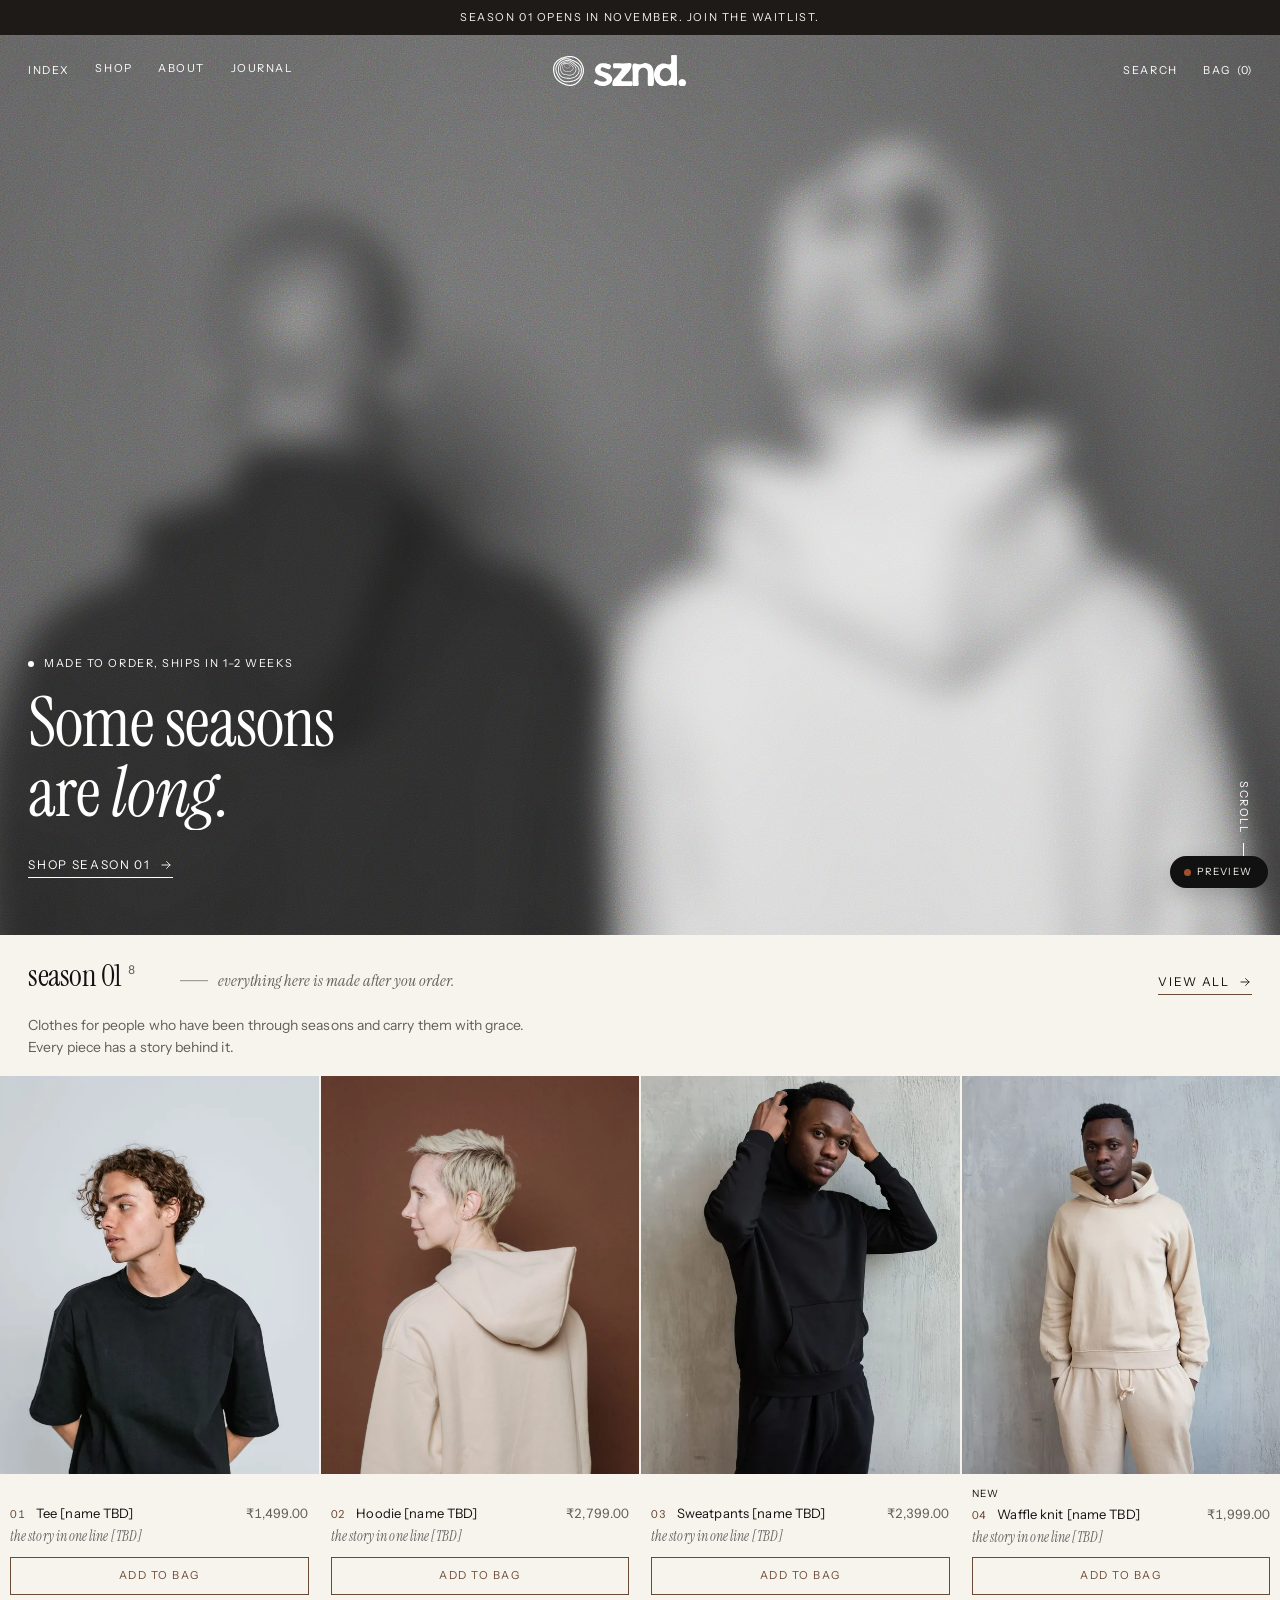
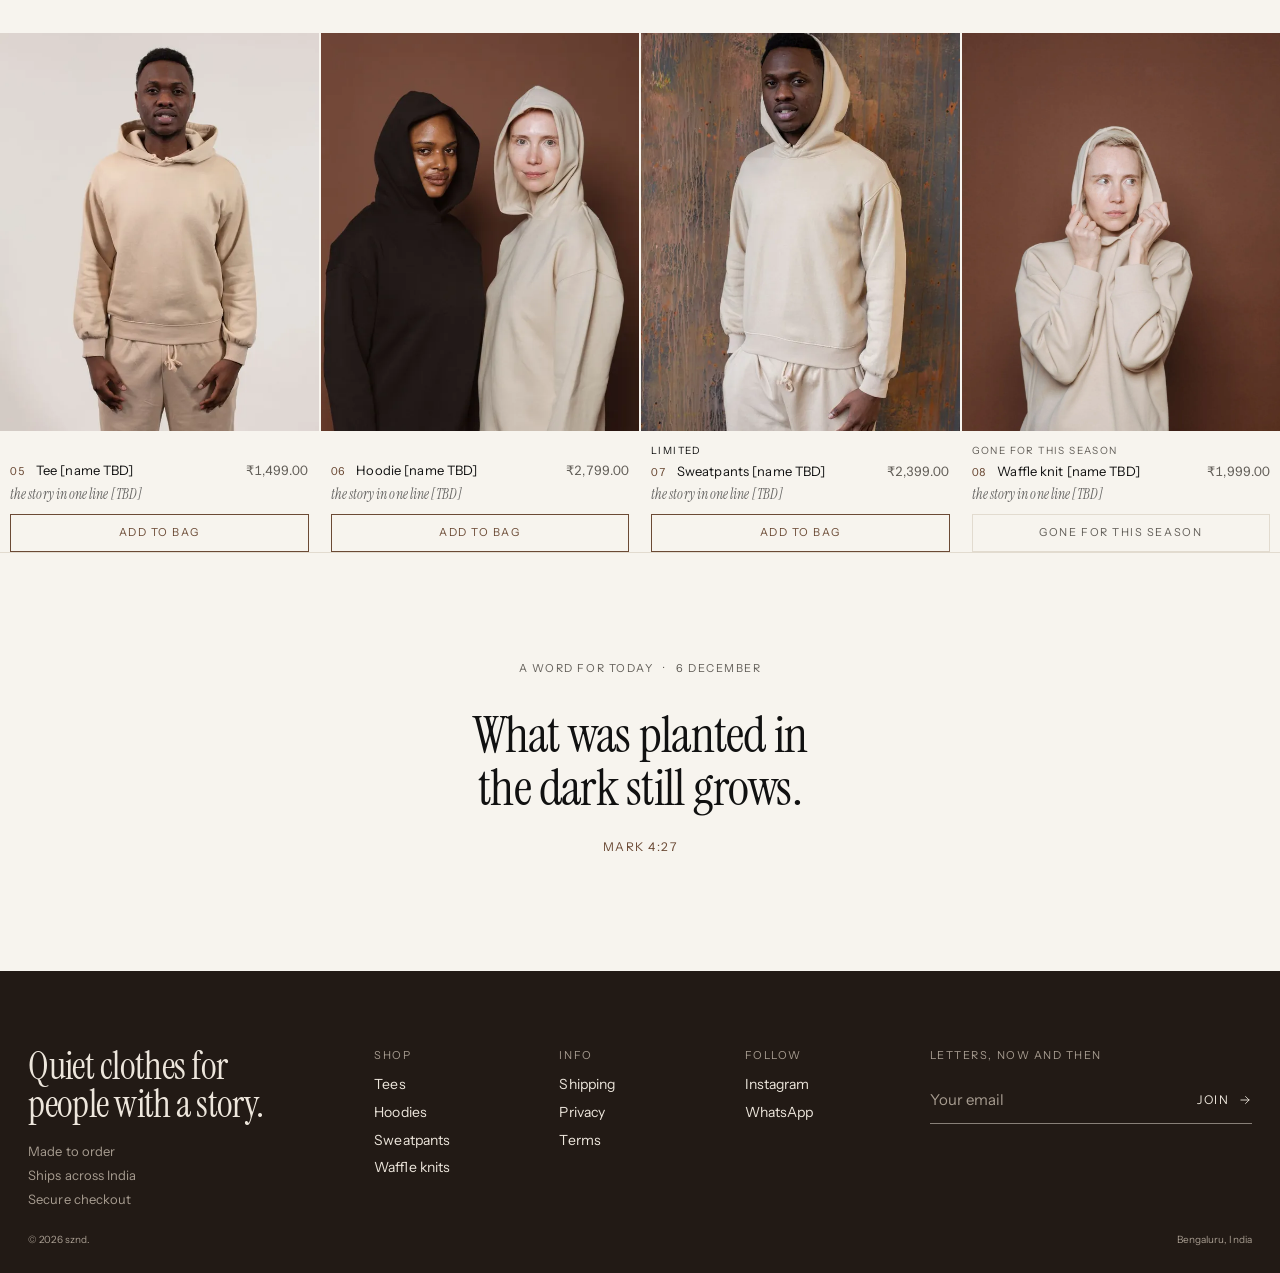
==== commit acc07fe6: "About: tighter scroll below the first screen - Less padding on the story spread, giving back and sig" ====
--- a/index.html
+++ b/index.html
@@ -1411,7 +1411,7 @@
 /* v5s: top bar in the brown look is warm near-black so it stands apart from the brown wall in the hero */
 .look-brown .announcement { background: #1E1A17; color: var(--on-brown); }
 </style>
-<link rel="stylesheet" href="assets/sznd-polish.css?v=10">
+<link rel="stylesheet" href="assets/sznd-polish.css?v=11">
 <div class="intro" data-intro aria-hidden="true"><div class="intro__mark"><span class="intro__sym"><span class="brand-mark"></span></span><svg xmlns="http://www.w3.org/2000/svg" viewBox="0 0 2000 688" fill="currentColor" class="logo-svg" aria-hidden="true" focusable="false"><g class="logo-letters"><path d="M0 0 C3.73 0.86 7.5 1.04 11.32 1.23 C12.15 1.27 12.98 1.31 13.83 1.36 C20.87 1.63 28.63 1.7 35.07 -1.52 C39.16 -1.78 43.24 -1.79 47.34 -1.82 C49.37 -1.83 51.39 -1.88 53.42 -1.92 C54.7 -1.93 55.99 -1.94 57.31 -1.95 C57.9 -1.95 57.9 -1.95 60.87 -1.99 C64.73 -1.42 66.28 -0.17 69.07 2.48 C69.96 3.3 70.85 4.13 71.76 4.98 C80 13.89 78.37 30.8 78.33 42.19 C78.33 43.59 78.34 45 78.34 46.4 C78.35 50.22 78.35 54.04 78.34 57.85 C78.34 61.99 78.35 66.13 78.36 70.27 C78.37 77.46 78.38 84.65 78.38 91.84 C78.38 102.37 78.39 112.91 78.41 123.44 C78.44 140.73 78.47 158.01 78.49 175.3 C78.49 176.33 78.49 177.36 78.49 178.43 C78.5 189.8 78.51 201.17 78.52 212.53 C78.54 239.53 78.57 266.53 78.62 293.53 C78.63 295.51 78.63 297.49 78.64 299.47 C78.75 358.24 79.35 416.97 81.03 475.72 C81.75 500.78 82.21 525.83 82.22 550.91 C82.22 552.98 82.22 555.05 82.22 557.12 C82.26 644.84 82.26 644.84 70.07 658.48 C64.87 663.68 58.32 664.71 51.19 664.81 C50.51 664.8 49.83 664.8 49.13 664.79 C48.41 664.79 47.69 664.79 46.95 664.78 C37.21 664.6 27.08 663.26 18.07 659.48 C16.37 659.01 14.66 658.57 12.95 658.17 C9.31 657.3 5.72 656.39 2.15 655.28 C-8.12 652.18 -18.34 650.67 -28.99 649.67 C-29.66 649.6 -30.32 649.54 -31.01 649.47 C-63.58 646.46 -94.14 651.84 -124.77 662.67 C-148.16 670.86 -171.07 676.26 -195.93 675.48 C-197.49 675.46 -199.05 675.44 -200.62 675.42 C-214.46 675.14 -227.49 672.72 -240.93 669.48 C-241.71 669.29 -242.48 669.11 -243.28 668.92 C-251.11 667.03 -258.56 664.72 -265.93 661.48 C-266.27 661.34 -266.27 661.34 -267.98 660.62 C-283.82 653.83 -298.97 645.59 -312.93 635.48 C-313.82 634.85 -314.72 634.22 -315.64 633.58 C-321.43 629.48 -326.75 625.1 -331.93 620.26 C-333.93 618.48 -333.93 618.48 -335.93 617.48 C-335.93 616.82 -335.93 616.16 -335.93 615.48 C-336.51 615.22 -337.09 614.97 -337.69 614.71 C-344.6 610.92 -349.86 603.4 -354.93 597.48 C-355.4 596.95 -355.86 596.42 -356.35 595.88 C-364.98 586.06 -372.25 575.7 -378.93 564.48 C-379.12 564.18 -379.12 564.18 -380.09 562.68 C-383.53 557.36 -386.27 551.84 -388.93 546.1 C-389.76 544.32 -390.59 542.55 -391.43 540.77 C-391.84 539.89 -392.25 539.01 -392.67 538.11 C-393.91 535.51 -395.21 532.96 -396.53 530.4 C-398.85 525.76 -400.7 521.07 -402.37 516.17 C-402.51 515.74 -402.51 515.74 -403.26 513.57 C-417.89 470.28 -425.58 418.13 -413.64 373.26 C-412.91 370.4 -412.47 367.59 -412.05 364.67 C-410.95 357.68 -408.76 351.12 -406.55 344.42 C-405.62 341.54 -404.78 338.63 -403.93 335.73 C-402.01 329.46 -399.55 323.48 -396.93 317.48 C-396.47 316.37 -396 315.27 -395.53 314.13 C-393.79 310.15 -391.89 306.29 -389.93 302.42 C-389.76 302.08 -389.76 302.08 -388.89 300.35 C-388.22 299.02 -387.54 297.68 -386.87 296.34 C-386.02 294.65 -385.19 292.95 -384.36 291.25 C-383.06 288.74 -381.67 286.48 -380.05 284.17 C-378.03 281.2 -376.22 278.23 -374.55 275.04 C-371.64 269.67 -367.81 265.17 -363.93 260.48 C-363.35 259.72 -362.76 258.97 -362.16 258.19 C-357.87 252.62 -353.22 247.43 -348.43 242.29 C-347.81 241.63 -347.19 240.96 -346.56 240.28 C-338.47 231.68 -329.35 224.54 -319.93 217.48 C-319.49 217.15 -319.49 217.15 -317.29 215.49 C-312.19 211.78 -306.96 208.81 -301.26 206.08 C-298.83 204.91 -296.43 203.71 -294.03 202.47 C-286.15 198.39 -278.45 195.02 -269.93 192.48 C-268.36 191.96 -266.8 191.44 -265.24 190.92 C-264.52 190.68 -263.79 190.44 -263.05 190.19 C-261.67 189.73 -260.3 189.24 -258.94 188.73 C-252.6 186.43 -246.12 185.29 -239.5 184.13 C-237.66 183.79 -235.82 183.45 -234.02 182.96 C-231.64 182.41 -229.4 182.27 -226.96 182.16 C-226 182.12 -225.05 182.08 -224.06 182.03 C-223.05 182 -222.03 181.96 -220.99 181.92 C-220.47 181.9 -220.47 181.9 -217.84 181.79 C-214.87 181.68 -211.9 181.58 -208.93 181.48 C-207.65 181.43 -206.37 181.39 -205.05 181.35 C-195.32 181.18 -184.97 181.67 -175.93 185.48 C-174.48 185.81 -173.02 186.1 -171.55 186.35 C-163.08 187.97 -154.78 190.37 -146.49 192.74 C-138.12 195.13 -129.82 197.24 -121.26 198.8 C-117.93 199.48 -117.93 199.48 -114.42 200.52 C-99.2 204.69 -78.02 204.56 -64.01 196.83 C-61.22 195.02 -59.08 193.01 -56.93 190.48 C-56.25 189.72 -55.57 188.95 -54.87 188.17 C-45.23 174.81 -44.78 157.73 -44.73 141.81 C-44.72 140.47 -44.71 139.13 -44.7 137.79 C-44.69 134.21 -44.68 130.64 -44.68 127.07 C-44.68 125.59 -44.68 124.11 -44.67 122.63 C-44.65 104.9 -44.74 87.27 -46.43 69.6 C-47.51 58.22 -48.3 46.93 -48.41 35.49 C-48.42 33.97 -48.44 32.45 -48.48 30.93 C-48.68 20.59 -47.47 13.6 -40.49 5.73 C-28.84 -2.76 -13.5 -3.65 0 0 Z M-228.93 302.48 C-229.27 302.74 -229.27 302.74 -231.02 304.05 C-244.85 314.54 -256.58 327.03 -265.79 341.72 C-266.96 343.52 -268.2 345.24 -269.47 346.96 C-272.01 350.48 -274.01 354.15 -275.93 358.04 C-276.1 358.39 -276.1 358.39 -276.97 360.13 C-279.67 365.7 -281.85 371.33 -283.82 377.2 C-284.64 379.62 -285.5 381.99 -286.43 384.38 C-295.96 409.81 -295.06 442.84 -286.93 468.48 C-286.59 469.65 -286.26 470.83 -285.92 472.04 C-283.73 479.26 -280.46 485.83 -276.93 492.48 C-276.47 493.4 -276 494.31 -275.53 495.26 C-272.31 501.46 -268.52 506.94 -264.24 512.46 C-261.23 516.39 -258.39 520.44 -255.56 524.49 C-255.02 525.15 -254.48 525.8 -253.93 526.48 C-253.27 526.48 -252.61 526.48 -251.93 526.48 C-251.67 527.07 -251.41 527.67 -251.15 528.28 C-249.82 530.67 -248.52 531.93 -246.43 533.67 C-243.26 536.34 -240.2 539.08 -237.18 541.92 C-228.11 550.11 -217.35 557.05 -205.93 561.48 C-204.93 561.87 -203.93 562.27 -202.9 562.67 C-180.61 571.07 -156.79 572.63 -133.93 565.48 C-132.81 565.16 -131.7 564.83 -130.55 564.5 C-125.09 562.82 -120.14 560.79 -115.24 557.85 C-112.93 556.48 -112.93 556.48 -110.3 555.17 C-95.9 547.65 -81.86 533.95 -73.37 520.1 C-72.79 519.17 -72.22 518.24 -71.63 517.28 C-71.07 516.36 -70.51 515.43 -69.93 514.48 C-69.38 513.59 -68.83 512.71 -68.26 511.8 C-65.39 507.14 -62.92 502.59 -60.93 497.48 C-60.55 496.55 -60.17 495.61 -59.78 494.65 C-56.62 486.73 -53.88 478.79 -51.93 470.48 C-51.84 470.09 -51.84 470.09 -51.37 468.15 C-44.79 439.43 -44.25 403.45 -54.26 375.46 C-54.93 373.48 -55.42 371.52 -55.87 369.48 C-56.77 365.7 -58.22 362.35 -59.86 358.83 C-60.97 356.39 -61.92 353.92 -62.87 351.42 C-64.74 346.71 -67.13 342.69 -69.93 338.48 C-70.47 337.61 -71 336.75 -71.56 335.85 C-86.75 311.38 -107.26 294.13 -134.93 285.48 C-135.33 285.34 -135.33 285.34 -137.37 284.66 C-138.19 284.4 -139.02 284.13 -139.87 283.85 C-140.6 283.61 -141.33 283.37 -142.08 283.13 C-172.11 276.29 -204.67 283.86 -228.93 302.48 Z "  transform="translate(1723.92822265625,1.521240234375)"/><path d="M0 0 C0.73 0 1.47 0 2.22 0.01 C25.97 0.1 52.66 1.19 74.88 10.31 C76.22 10.64 77.58 10.93 78.94 11.19 C87.39 12.98 95.49 16.05 103.46 19.32 C105.03 19.97 106.61 20.6 108.19 21.21 C119.79 25.7 131.12 31.06 141.88 37.31 C142.81 37.86 143.75 38.4 144.71 38.96 C152.39 43.62 162.29 50.17 164.88 59.31 C166.61 73.32 162.08 84.58 154.88 96.31 C154.61 96.74 154.61 96.74 153.29 98.92 C135.74 127.1 135.74 127.1 120.06 130.92 C100.46 134.41 83.5 129.28 65.88 121.31 C64.4 120.66 62.92 120.02 61.44 119.38 C57.36 117.57 53.39 115.59 49.43 113.56 C46.29 112.03 43.09 110.67 39.88 109.31 C32.3 106.07 24.77 102.83 17.44 99.06 C12.67 96.64 8.03 94.72 2.88 93.31 C1.9 93.05 0.93 92.78 -0.08 92.5 C-13.42 89.14 -27.17 87.22 -39.88 93.72 C-50.69 100.7 -57.45 111.55 -62.12 123.31 C-64.24 134.55 -63.96 144.82 -57.45 154.45 C-57.01 155.06 -56.58 155.68 -56.12 156.31 C-55.44 157.28 -54.76 158.25 -54.06 159.25 C-44 170.82 -29.08 177.95 -14.89 182.95 C-12.42 183.84 -9.98 184.8 -7.57 185.84 C-4.19 187.29 -0.81 188.48 2.69 189.62 C4 190.06 5.32 190.49 6.63 190.92 C7.32 191.14 8 191.37 8.71 191.6 C10.97 192.34 13.22 193.1 15.46 193.86 C23.55 196.6 31.61 199.19 39.88 201.31 C41.77 201.81 43.67 202.31 45.56 202.81 C46.39 203.03 47.22 203.25 48.07 203.47 C54.38 205.37 60.38 207.92 66.38 210.62 C71.11 212.74 75.85 214.71 80.74 216.44 C90.99 220.06 100.39 225.03 109.88 230.31 C111.01 230.95 112.15 231.58 113.32 232.23 C124.6 238.67 134.97 245.92 144.88 254.31 C145.53 254.85 146.19 255.38 146.87 255.93 C162.68 268.93 172.62 286.98 180.88 305.31 C181.09 305.8 181.09 305.8 182.21 308.25 C184.35 313.26 185.57 318.09 186.38 323.48 C186.88 326.31 186.88 326.31 187.9 329.76 C189.47 335.92 189.3 342.24 189.31 348.56 C189.31 348.89 189.31 348.89 189.32 350.57 C189.3 366.01 186.4 379.37 179.88 393.31 C179.47 394.2 179.06 395.08 178.64 395.99 C168.34 417.03 153.34 433.92 135.25 448.5 C134.93 448.76 134.93 448.76 133.33 450.05 C128.18 454.16 123.16 458.1 116.88 460.31 C116.88 460.97 116.88 461.63 116.88 462.31 C115.99 462.79 115.1 463.26 114.19 463.75 C113.6 464.06 113.01 464.38 112.41 464.7 C111.07 465.41 109.74 466.12 108.4 466.83 C104.8 468.74 101.22 470.67 97.66 472.64 C86.1 478.97 74.36 483.62 61.81 487.66 C59.8 488.34 57.85 489.1 55.88 489.88 C52.31 491.24 48.74 492.08 45.01 492.85 C42.87 493.31 42.87 493.31 39.69 494.31 C35.05 495.53 30.45 496.18 25.7 496.8 C23.26 497.13 20.82 497.48 18.39 497.88 C-0.53 500.76 -19.71 499.97 -38.62 497.5 C-39.26 497.42 -39.26 497.42 -42.47 497 C-49.27 496.04 -55.87 494.76 -62.5 492.98 C-65.1 492.32 -67.67 491.85 -70.31 491.44 C-78.1 490.09 -85.59 487.63 -93.12 485.31 C-94.3 484.96 -95.47 484.6 -96.68 484.24 C-117 478.07 -138.18 471.48 -156.96 461.42 C-159.34 460.2 -161.78 459.18 -164.24 458.14 C-199.46 442.79 -199.46 442.79 -206.12 427.31 C-206.46 426.98 -206.78 426.65 -207.12 426.31 C-207.2 424.79 -207.21 423.27 -207.19 421.75 C-207.18 420.92 -207.17 420.1 -207.16 419.25 C-207.15 418.61 -207.14 417.97 -207.12 417.31 C-206.47 417.31 -205.81 417.31 -205.12 417.31 C-204.99 416.73 -204.85 416.15 -204.71 415.55 C-202.01 405.24 -196.31 396.72 -190.14 388.15 C-188.55 385.91 -187.01 383.66 -185.48 381.38 C-172.08 361.38 -172.08 361.38 -162.81 358.62 C-144.37 356.48 -130.27 365.9 -115.21 375.3 C-111.3 377.72 -107.37 379.58 -103.12 381.31 C-100.37 382.49 -97.62 383.68 -94.88 384.88 C-94.17 385.18 -93.46 385.48 -92.73 385.79 C-89.67 387.13 -86.91 388.46 -84.12 390.31 C-82.29 390.95 -82.29 390.95 -80.25 391.5 C-79.49 391.7 -78.73 391.91 -77.95 392.12 C-77.16 392.33 -76.37 392.54 -75.56 392.75 C-74.02 393.16 -72.48 393.58 -70.93 394 C-70.15 394.21 -69.36 394.42 -68.55 394.64 C-66.09 395.32 -63.65 396.08 -61.21 396.84 C-55.95 398.43 -50.66 399.5 -45.25 400.44 C-44.75 400.52 -44.75 400.52 -42.24 400.96 C-32.54 402.54 -22.93 403.14 -13.12 403.31 C-11.82 403.34 -10.52 403.37 -9.18 403.4 C-5.49 403.44 -1.81 403.39 1.88 403.31 C2.21 403.31 2.21 403.31 3.93 403.29 C20.95 403.06 38.12 400.2 52.88 391.31 C53.71 390.83 54.54 390.36 55.4 389.86 C61.55 386.01 67.45 381.51 69.51 374.31 C70.75 367.48 69.92 361.53 66.88 355.31 C65.12 352.82 63.28 350.48 61.3 348.16 C59.88 346.31 59.88 346.31 59.88 344.31 C59.58 344.18 59.58 344.18 58.08 343.5 C55.87 342.31 54.38 341.08 52.56 339.38 C38.36 326.74 21.63 315.72 4.48 307.59 C1.93 306.34 -0.42 304.94 -2.81 303.44 C-14.71 296.11 -28.07 290.84 -41.06 285.81 C-41.82 285.52 -42.58 285.22 -43.37 284.92 C-47.06 283.49 -50.76 282.07 -54.48 280.69 C-56.86 279.79 -59.23 278.83 -61.56 277.81 C-67.23 275.43 -73.03 273.62 -78.94 271.94 C-83.67 270.53 -88.14 268.71 -92.66 266.75 C-95.23 265.68 -97.78 264.69 -100.4 263.75 C-110.63 260.02 -119.2 255.57 -128.12 249.31 C-129.14 248.65 -130.16 248 -131.21 247.32 C-134.05 245.36 -136.53 243.28 -139.06 240.94 C-141.85 238.37 -144.64 235.89 -147.62 233.56 C-153 229.02 -156.95 222.93 -161.12 217.31 C-161.73 216.54 -162.33 215.77 -162.96 214.97 C-167.93 208.61 -171.05 201.75 -174.12 194.31 C-174.44 193.57 -174.76 192.84 -175.09 192.07 C-177.81 185.62 -179.59 179.13 -181.12 172.31 C-181.47 171.06 -181.82 169.82 -182.18 168.53 C-183.81 161.12 -183.57 153.43 -183.56 145.88 C-183.56 145.07 -183.56 144.26 -183.56 143.43 C-183.53 131.35 -182.83 120.57 -178.12 109.31 C-177.85 108.6 -177.58 107.89 -177.3 107.16 C-170.67 89.95 -161.02 74.48 -148.12 61.31 C-147.05 60.05 -145.99 58.78 -144.94 57.5 C-135.06 46.24 -123.84 37.13 -111.12 29.31 C-110.27 28.76 -109.41 28.21 -108.52 27.65 C-95.7 19.63 -82.61 14.1 -68.12 9.91 C-66.38 9.39 -64.65 8.8 -62.93 8.21 C-60.04 7.29 -57.32 6.79 -54.31 6.38 C-47.76 5.43 -41.26 4.28 -34.75 3.09 C-33.21 2.83 -31.67 2.57 -30.12 2.31 C-29.11 2.14 -28.09 1.96 -27.04 1.78 C-18.01 0.35 -9.12 -0.05 0 0 Z "  transform="translate(207.125,176.6875)"/><path d="M0 0 C2.36 0.7 4.68 1.16 7.1 1.56 C13.48 2.77 19.3 5.25 25.29 7.68 C26.63 8.2 27.97 8.72 29.31 9.24 C30.66 9.76 32.01 10.28 33.35 10.81 C34.58 11.28 35.81 11.76 37.08 12.25 C39.89 13.5 41.92 14.77 44.29 16.68 C45.14 17.09 45.98 17.51 46.85 17.93 C55.77 22.47 64.63 28.24 72.29 34.68 C72.29 35.34 72.29 36 72.29 36.68 C72.88 36.95 73.47 37.22 74.08 37.49 C77.81 39.5 80.52 42.57 83.48 45.56 C84.15 46.23 84.82 46.91 85.51 47.6 C99.51 61.93 110.96 80.03 118.29 98.68 C118.48 99.15 118.48 99.15 119.44 101.53 C126.16 118.55 130.68 136.02 133.68 154.04 C134.02 156.05 134.37 158.06 134.81 160.05 C135.73 165.09 136.02 170.22 136.45 175.32 C136.89 180.2 137.48 184.99 138.29 189.82 C139.54 197.67 139.91 205.51 140.29 213.43 C140.41 215.84 140.54 218.25 140.66 220.65 C140.75 222.29 140.83 223.92 140.92 225.55 C141.31 233.29 141.8 241.02 142.29 248.74 C143.2 263.32 143.89 277.9 144.54 292.49 C144.91 300.95 145.31 309.4 145.86 317.85 C148.11 353.01 148.78 388.58 145.56 423.69 C145.3 426.56 145.07 429.43 144.85 432.3 C143.29 451.41 140.7 474.08 125.28 487.26 C120.85 490.36 116.95 490.39 111.67 490.33 C111.2 490.33 111.2 490.33 108.83 490.36 C105.74 490.38 102.65 490.36 99.56 490.35 C97.41 490.35 95.26 490.35 93.11 490.36 C88.6 490.37 84.1 490.36 79.59 490.33 C73.82 490.31 68.05 490.32 62.28 490.35 C57.84 490.37 53.4 490.36 48.95 490.35 C46.83 490.35 44.7 490.35 42.57 490.36 C39.6 490.38 36.62 490.36 33.65 490.33 C32.77 490.34 31.9 490.35 30.99 490.36 C26.63 490.28 24.83 490.1 21.29 487.35 C14.34 478.06 14.43 462.81 13.6 451.56 C13.49 450.13 13.37 448.7 13.25 447.28 C11.6 426.97 11.13 406.67 11.12 386.3 C11.12 383.88 11.11 381.47 11.11 379.06 C11.1 372.69 11.1 366.31 11.1 359.93 C11.1 355.98 11.1 352.02 11.1 348.07 C11.1 313.4 11.38 278.79 12.72 244.15 C14.18 206.24 14.18 206.24 12.1 187.81 C11.97 186.6 11.84 185.39 11.7 184.14 C9.99 169.6 6.55 155.96 0.29 142.68 C-0.14 141.71 -0.57 140.74 -1.01 139.74 C-10.62 119 -26.27 106.74 -47.14 98.3 C-70.67 89.99 -102.3 92.35 -124.76 102.74 C-128.51 104.55 -132.1 106.6 -135.71 108.68 C-136.49 109.1 -137.27 109.52 -138.08 109.95 C-145.62 114.14 -151.56 119.7 -157.71 125.68 C-158.57 126.52 -159.44 127.36 -160.33 128.23 C-171.18 139.43 -179.22 154.82 -183.71 169.68 C-183.98 170.56 -184.26 171.44 -184.54 172.34 C-186.25 178.2 -187.37 184.05 -188.21 190.09 C-188.53 192.37 -188.86 194.65 -189.22 196.93 C-190.8 207.43 -191.06 217.77 -191.12 228.37 C-191.14 230.27 -191.16 232.16 -191.18 234.06 C-191.23 239.08 -191.27 244.11 -191.31 249.14 C-191.34 253.31 -191.38 257.48 -191.42 261.64 C-191.5 271.9 -191.58 282.16 -191.65 292.42 C-191.69 298.19 -191.74 303.96 -191.8 309.73 C-192.03 332.46 -192.14 354.96 -189.8 377.59 C-181.2 460.8 -181.2 460.8 -193.71 481.68 C-198.99 487.32 -202.6 489.73 -210.34 490.15 C-211.72 490.23 -213.1 490.3 -214.48 490.38 C-216.63 490.5 -218.79 490.62 -220.94 490.73 C-228.57 491.14 -236.11 491.68 -243.68 492.72 C-252.15 493.86 -260.55 494.12 -269.08 494.12 C-269.85 494.12 -270.61 494.12 -271.39 494.12 C-285.13 494.1 -300.35 493.88 -311.24 484.22 C-317.26 477.91 -320.97 472.34 -322.46 463.62 C-322.6 462.93 -322.74 462.24 -322.88 461.54 C-324.01 455.12 -323.38 449.13 -322.71 442.68 C-322.48 439.95 -322.25 437.21 -322.03 434.48 C-321.9 432.99 -321.78 431.49 -321.65 430 C-321.59 429.25 -321.53 428.49 -321.46 427.71 C-320.9 421 -320.9 421 -320.72 418.76 C-320.59 417.22 -320.46 415.68 -320.33 414.14 C-319.97 409.8 -319.6 405.46 -319.22 401.12 C-315.45 357.68 -314.41 314.27 -314.4 270.69 C-314.4 267.48 -314.39 264.27 -314.39 261.06 C-314.36 236.41 -314.84 211.91 -316.48 187.31 C-316.79 182.41 -317.04 177.5 -317.27 172.59 C-317.35 171.09 -317.42 169.58 -317.49 168.07 C-317.53 167.36 -317.56 166.66 -317.6 165.93 C-318.13 155.34 -318.67 144.79 -319.77 134.24 C-322.6 106.97 -324.48 76.82 -319.71 49.68 C-319.59 48.97 -319.46 48.27 -319.33 47.54 C-316.39 31.36 -310.35 18.83 -298.27 7.37 C-282.13 -3.26 -263.43 -0.47 -245.48 3.13 C-234.78 5.36 -224.26 8.4 -213.72 11.31 C-204.34 13.89 -194.88 16.13 -185.4 18.31 C-184.45 18.53 -183.51 18.74 -182.54 18.97 C-163.12 23.39 -144.5 22.2 -125.71 15.68 C-124.85 15.41 -124 15.14 -123.12 14.86 C-119.92 13.85 -117 12.83 -114.01 11.28 C-110.05 9.36 -106.02 8.02 -101.83 6.68 C-95.38 4.59 -89.01 2.37 -82.69 -0.11 C-58.06 -9.52 -24.76 -8.05 0 0 Z "  transform="translate(1156.70947265625,182.317626953125)"/><path d="M0 0 C5.69 5.35 8.02 10.6 8.42 18.36 C8.52 38.02 4.5 56.91 -1.59 75.54 C-2.84 79.4 -3.98 83.29 -5.07 87.2 C-5.75 89.12 -5.75 89.12 -7.75 92.12 C-8.42 94.45 -9.08 96.78 -9.75 99.12 C-15.68 113.29 -22.79 127.62 -31.75 140.12 C-32.29 140.9 -32.83 141.68 -33.39 142.49 C-35.16 145.04 -36.95 147.58 -38.75 150.12 C-39.33 150.96 -39.92 151.8 -40.52 152.67 C-48.56 164.07 -58.01 174.38 -67.53 184.55 C-70.12 187.33 -72.65 190.14 -75.14 193.01 C-78.69 197.08 -82.36 201.01 -86.06 204.93 C-93.79 213.14 -101.43 221.42 -108.83 229.95 C-111.78 233.28 -114.81 236.55 -117.84 239.82 C-119.99 242.14 -122.02 244.47 -123.96 246.98 C-124.55 247.69 -125.14 248.39 -125.75 249.12 C-126.41 249.12 -127.07 249.12 -127.75 249.12 C-128.02 249.71 -128.28 250.3 -128.56 250.91 C-129.77 253.15 -131.03 254.68 -132.8 256.51 C-133.39 257.14 -133.99 257.76 -134.61 258.41 C-135.23 259.06 -135.86 259.7 -136.5 260.37 C-140.8 264.82 -144.71 269.31 -148.37 274.31 C-150.28 276.81 -152.48 278.93 -154.75 281.12 C-164.58 291.36 -174.4 301.69 -183.31 312.74 C-186.61 316.82 -190.07 320.55 -193.83 324.21 C-197.62 327.98 -201.24 331.98 -204.32 336.35 C-204.79 336.93 -205.27 337.52 -205.75 338.12 C-206.41 338.12 -207.07 338.12 -207.75 338.12 C-208.02 338.84 -208.29 339.56 -208.56 340.3 C-209.74 343.1 -211.19 345.52 -212.75 348.12 C-215.14 352.65 -215.55 357.1 -214.75 362.12 C-212.25 368.5 -207.64 372.83 -201.75 376.12 C-189.75 381.14 -177.64 380.61 -164.88 380.43 C-162.86 380.42 -160.84 380.41 -158.82 380.4 C-150.77 380.35 -142.78 380.2 -134.75 379.61 C-122.72 378.78 -110.66 378.95 -98.61 378.95 C-96 378.95 -93.39 378.94 -90.77 378.94 C-85.32 378.93 -79.87 378.93 -74.41 378.93 C-68.15 378.93 -61.88 378.92 -55.61 378.91 C-49.53 378.89 -43.45 378.89 -37.37 378.89 C-34.8 378.89 -32.24 378.88 -29.67 378.88 C-26.08 378.87 -22.49 378.87 -18.9 378.87 C-17.85 378.87 -16.81 378.86 -15.74 378.86 C6.59 378.95 6.59 378.95 14.25 386.12 C18.72 391.58 20.07 396.55 20.43 403.49 C20.46 403.93 20.46 403.93 20.62 406.16 C20.74 408.01 20.86 409.87 20.96 411.73 C21.12 414.52 21.32 417.3 21.52 420.08 C24.33 462.09 24.33 462.09 13.25 476.12 C7.7 482.12 1.4 485.31 -6.81 485.77 C-7.56 485.79 -8.31 485.81 -9.08 485.84 C-9.9 485.87 -10.72 485.91 -11.56 485.94 C-21.64 486.29 -31.72 485.97 -41.79 485.67 C-47.69 485.49 -53.59 485.34 -59.49 485.19 C-61.65 485.14 -63.8 485.08 -65.95 485.03 C-118.59 483.65 -171.21 482.98 -223.86 483.02 C-225.13 483.02 -226.4 483.02 -227.7 483.02 C-253.27 483.04 -278.83 483.09 -304.4 483.19 C-314.14 483.22 -323.89 483.25 -333.63 483.28 C-340.43 483.29 -347.24 483.32 -354.04 483.36 C-358.21 483.39 -362.38 483.4 -366.55 483.4 C-368.46 483.41 -370.38 483.42 -372.3 483.43 C-374.91 483.46 -377.53 483.46 -380.14 483.46 C-380.51 483.46 -380.51 483.46 -382.4 483.49 C-388.68 483.45 -394.73 482.12 -400.02 478.61 C-410.1 468.05 -410.06 456.04 -409.8 442.22 C-409.59 433.31 -409.05 424.88 -406.57 416.29 C-405.86 413.53 -405.36 410.85 -404.89 408.04 C-403.77 401.72 -401.92 395.72 -399.94 389.62 C-399.77 389.09 -399.77 389.09 -398.94 386.43 C-396.67 379.41 -393.94 372.77 -390.75 366.12 C-390.49 365.56 -390.49 365.56 -389.2 362.77 C-386.37 356.96 -383.26 351.68 -379.45 346.47 C-377.88 344.29 -376.44 342.07 -375 339.8 C-370.8 333.48 -365.72 327.84 -360.75 322.12 C-359.6 320.79 -358.44 319.46 -357.29 318.12 C-355.58 316.16 -353.88 314.19 -352.17 312.23 C-349.95 309.69 -347.77 307.14 -345.68 304.49 C-343.52 301.84 -341.2 299.51 -338.75 297.12 C-335.95 294.35 -333.16 291.58 -330.38 288.8 C-329.65 288.08 -328.92 287.36 -328.16 286.62 C-324.07 282.54 -320.15 278.38 -316.38 274 C-314.37 271.68 -312.28 269.44 -310.17 267.2 C-306.01 262.77 -301.98 258.37 -298.44 253.41 C-295.48 249.39 -292.3 245.54 -289.15 241.66 C-286.65 238.56 -284.26 235.44 -282 232.15 C-281.26 231.15 -280.52 230.15 -279.75 229.12 C-279.09 229.12 -278.43 229.12 -277.75 229.12 C-277.51 228.58 -277.27 228.03 -277.02 227.48 C-275.42 224.51 -273.46 222.02 -271.38 219.37 C-270.47 218.21 -269.57 217.04 -268.66 215.88 C-268.19 215.27 -267.71 214.66 -267.22 214.02 C-257.26 201.13 -247.78 187.91 -238.46 174.54 C-236.58 171.88 -234.67 169.25 -232.75 166.62 C-207.26 131.62 -207.26 131.62 -208.75 113.12 C-210.41 108.13 -213.28 104.84 -217.75 102.12 C-225.47 98.73 -233.36 97.96 -241.73 97.98 C-242.51 97.98 -243.29 97.98 -244.1 97.98 C-246.71 97.98 -249.32 97.98 -251.94 97.99 C-252.85 97.99 -253.75 97.99 -254.69 98 C-272.04 98.02 -289.39 98.25 -306.75 98.52 C-308.74 98.55 -310.73 98.58 -312.73 98.61 C-316.51 98.67 -320.28 98.74 -324.06 98.8 C-325.18 98.82 -326.3 98.83 -327.45 98.85 C-333.45 98.96 -339.37 99.28 -345.34 99.89 C-358.93 101.16 -375.04 101.6 -386.44 93.12 C-399.27 76.47 -395.25 46.55 -394.23 26.71 C-394.16 25.29 -394.1 23.87 -394.04 22.45 C-393.6 12.09 -392.12 3.12 -385.12 -4.88 C-375.11 -10.82 -364.01 -10.31 -352.75 -10.2 C-350.82 -10.19 -348.89 -10.18 -346.96 -10.17 C-335.11 -10.09 -323.27 -9.8 -311.43 -9.43 C-272.4 -8.19 -233.4 -7.63 -194.36 -7.58 C-189.65 -7.57 -184.93 -7.56 -180.22 -7.54 C-173.77 -7.52 -167.32 -7.51 -160.87 -7.52 C-158.49 -7.52 -156.11 -7.51 -153.73 -7.5 C-137.81 -7.44 -122.32 -8.56 -106.53 -10.55 C-100.5 -11.27 -94.44 -11.7 -88.38 -12.07 C-87.1 -12.15 -85.83 -12.23 -84.51 -12.31 C-20.25 -15.97 -20.25 -15.97 0 0 Z "  transform="translate(808.75,190.8828125)"/></g><g class="logo-dot-group"><path class="logo-dot-shape" d="M0 0 C0.87 0.72 1.73 1.44 2.62 2.19 C2.62 2.85 2.62 3.51 2.62 4.19 C3.22 4.47 3.81 4.75 4.43 5.04 C16.93 11.57 25.09 26.33 29.62 39.19 C30.02 40.7 30.4 42.22 30.75 43.75 C30.89 44.32 30.89 44.32 31.62 47.19 C32.29 47.52 32.94 47.85 33.62 48.19 C33.7 53.08 33.75 57.97 33.79 62.87 C33.8 64.53 33.83 66.19 33.85 67.86 C33.89 70.25 33.9 72.65 33.92 75.04 C33.93 75.78 33.95 76.52 33.96 77.28 C33.97 81.84 33.25 84.49 30.62 88.19 C29.97 90.21 29.37 92.26 28.81 94.31 C25.65 104.89 20.31 114.2 12.62 122.19 C11.96 122.19 11.31 122.19 10.62 122.19 C10.3 123.18 9.96 124.17 9.62 125.19 C4.16 130.33 -1.72 134.73 -8.38 138.19 C-9.15 138.67 -9.93 139.16 -10.73 139.66 C-20.01 145.03 -29.85 145.95 -40.38 146.19 C-41.53 146.22 -42.69 146.24 -43.88 146.27 C-47.38 146.31 -50.87 146.27 -54.38 146.19 C-55.69 146.17 -57 146.15 -58.35 146.14 C-67.46 145.9 -75.12 144.2 -83.38 140.19 C-84.37 139.7 -85.37 139.22 -86.39 138.72 C-100.49 131.17 -111.83 119.2 -119.38 105.19 C-119.86 104.4 -120.35 103.61 -120.85 102.8 C-128.64 89.45 -127.67 74.12 -127.38 59.19 C-127.36 57.88 -127.34 56.57 -127.32 55.23 C-127 46.33 -125.07 39.26 -121.38 31.19 C-121.03 30.33 -120.68 29.47 -120.32 28.58 C-114.63 15.54 -102.2 5.07 -90.45 -2.45 C-88.38 -3.81 -88.38 -3.81 -86.55 -5.33 C-82.03 -8.42 -76.46 -9.63 -71.26 -11.23 C-69.64 -11.73 -68.03 -12.26 -66.43 -12.8 C-43.8 -19.61 -19.1 -12.9 0 0 Z "  transform="translate(1966.375,538.8125)"/></g></svg></div></div><script>(function(){var r=document.documentElement;if(r.getAttribute('data-brand')==='none')return;var i=document.querySelector('[data-intro]'),m=i&&i.querySelector('.intro__sym .brand-mark');if(!m)return;var cs=getComputedStyle(r),b=m.getBoundingClientRect();i.style.setProperty('--dx',(b.left+b.width*parseFloat(cs.getPropertyValue('--ox'))/100)+'px');i.style.setProperty('--dy',(b.top+b.height*parseFloat(cs.getPropertyValue('--oy'))/100)+'px');})();</script>
 
 <div class="announcement" role="region" aria-label="Announcement">
@@ -1859,7 +1859,7 @@
 <div class="secret" data-secret-pop role="status" aria-live="polite" hidden><p class="display secret__text" data-secret-text></p><p class="secret__ref" data-secret-ref></p></div>
 <div class="toast" data-toast hidden></div>
 
-<script src="assets/sznd-polish.js?v=10"></script>
+<script src="assets/sznd-polish.js?v=11"></script>
 <script>
 document.documentElement.classList.add('js','motion-reveal');
 window.PV_ICONS={"plus": "<svg class=\"icon icon--plus\" viewBox=\"0 0 24 24\" width=\"20\" height=\"20\" fill=\"none\" stroke=\"currentColor\" stroke-width=\"1.5\" stroke-linecap=\"round\" stroke-linejoin=\"round\" aria-hidden=\"true\" focusable=\"false\"><path d=\"M12 5v14M5 12h14\"/></svg>", "close": "<svg class=\"icon icon--close\" viewBox=\"0 0 24 24\" width=\"20\" height=\"20\" fill=\"none\" stroke=\"currentColor\" stroke-width=\"1.5\" stroke-linecap=\"round\" stroke-linejoin=\"round\" aria-hidden=\"true\" focusable=\"false\"><path d=\"M6 6l12 12M18 6L6 18\"/></svg>", "arrow": "<svg class=\"icon icon--arrow\" viewBox=\"0 0 24 24\" width=\"20\" height=\"20\" fill=\"none\" stroke=\"currentColor\" stroke-width=\"1.5\" stroke-linecap=\"round\" stroke-linejoin=\"round\" aria-hidden=\"true\" focusable=\"false\"><path d=\"M5 12h14M13 6l6 6-6 6\"/></svg>"};
@@ -3342,7 +3342,15 @@
 html[data-photos="off"] .colors__item[title="acid wash"] { --tone: #8C8883; }
 html[data-photos="off"] .colors__item[title="off white"] { --tone: #E8E0D2; }
 html[data-photos="off"] .spread__media { --tone: #6E4535; --tone-ink: #F7F4EE; overflow: hidden; }
-html[data-photos="off"] .spread__media::after { width: 120%; left: 62%; top: 58%; opacity: 0.1; }
+html[data-photos="off"] .spread { display: block; }
+html[data-photos="off"] .spread__media { display: none; }
+html[data-photos="off"] .spread__text { padding: clamp(28px, 3vw, 40px) 0 0; margin-inline: var(--gutter); border-top: 1px solid var(--border); }
+@media (min-width: 750px) {
+  html[data-photos="off"] .spread__text { display: grid; grid-template-columns: 1fr 1fr; column-gap: clamp(32px, 6vw, 96px); align-items: end; }
+  html[data-photos="off"] .spread__text > .label { grid-column: 1 / -1; }
+  html[data-photos="off"] .spread__heading { margin-bottom: 0; }
+  html[data-photos="off"] .spread__body { margin-bottom: 4px; }
+}
 .pv-look__toggle { opacity: 1 !important; padding: 7px 12px 7px 10px !important; }
 .pv-look__toggle i { background: var(--brand-season, #A4502F); }
 .pv-look[data-open="false"] { padding: 4px; }
--- a/assets/sznd-polish.css
+++ b/assets/sznd-polish.css
@@ -182,3 +182,27 @@
   @keyframes aboutRise { from { opacity: 0; transform: translateY(18px); } }
   @keyframes aboutRule { from { transform: scaleX(0); } }
 }
+
+/* ---------- 9. About below the first screen: denser, no empty bands ---------- */
+.spread { padding-block: clamp(40px, 5vw, 72px) 0; }
+@media (min-width: 750px) {
+  .spread--right { grid-template-columns: 7fr 5fr; }
+  .spread:not(.spread--right) { grid-template-columns: 5fr 7fr; }
+  .spread__text { padding: 0 clamp(32px, 5vw, 96px); }
+}
+.spread__heading { margin-bottom: 18px; }
+.statement { padding-top: clamp(48px, 6vw, 88px); }
+.statement__heading { margin-bottom: 16px; }
+.statement__body { margin-bottom: 0; }
+.signup { padding: clamp(48px, 6vw, 88px) var(--gutter) clamp(40px, 5vw, 72px); }
+
+/* With no photo, the story spread becomes a text band instead of an empty panel. */
+.spread:has(.spread__media .placeholder) { display: block; }
+.spread:has(.spread__media .placeholder) .spread__media { display: none; }
+.spread:has(.spread__media .placeholder) .spread__text { padding: clamp(28px, 3vw, 40px) var(--gutter) 0; margin-inline: var(--gutter); padding-inline: 0; border-top: 1px solid var(--border); }
+@media (min-width: 750px) {
+  .spread:has(.spread__media .placeholder) .spread__text { display: grid; grid-template-columns: 1fr 1fr; column-gap: clamp(32px, 6vw, 96px); align-items: end; }
+  .spread:has(.spread__media .placeholder) .spread__text > .label { grid-column: 1 / -1; }
+  .spread:has(.spread__media .placeholder) .spread__heading { margin-bottom: 0; }
+  .spread:has(.spread__media .placeholder) .spread__body { margin-bottom: 4px; }
+}
